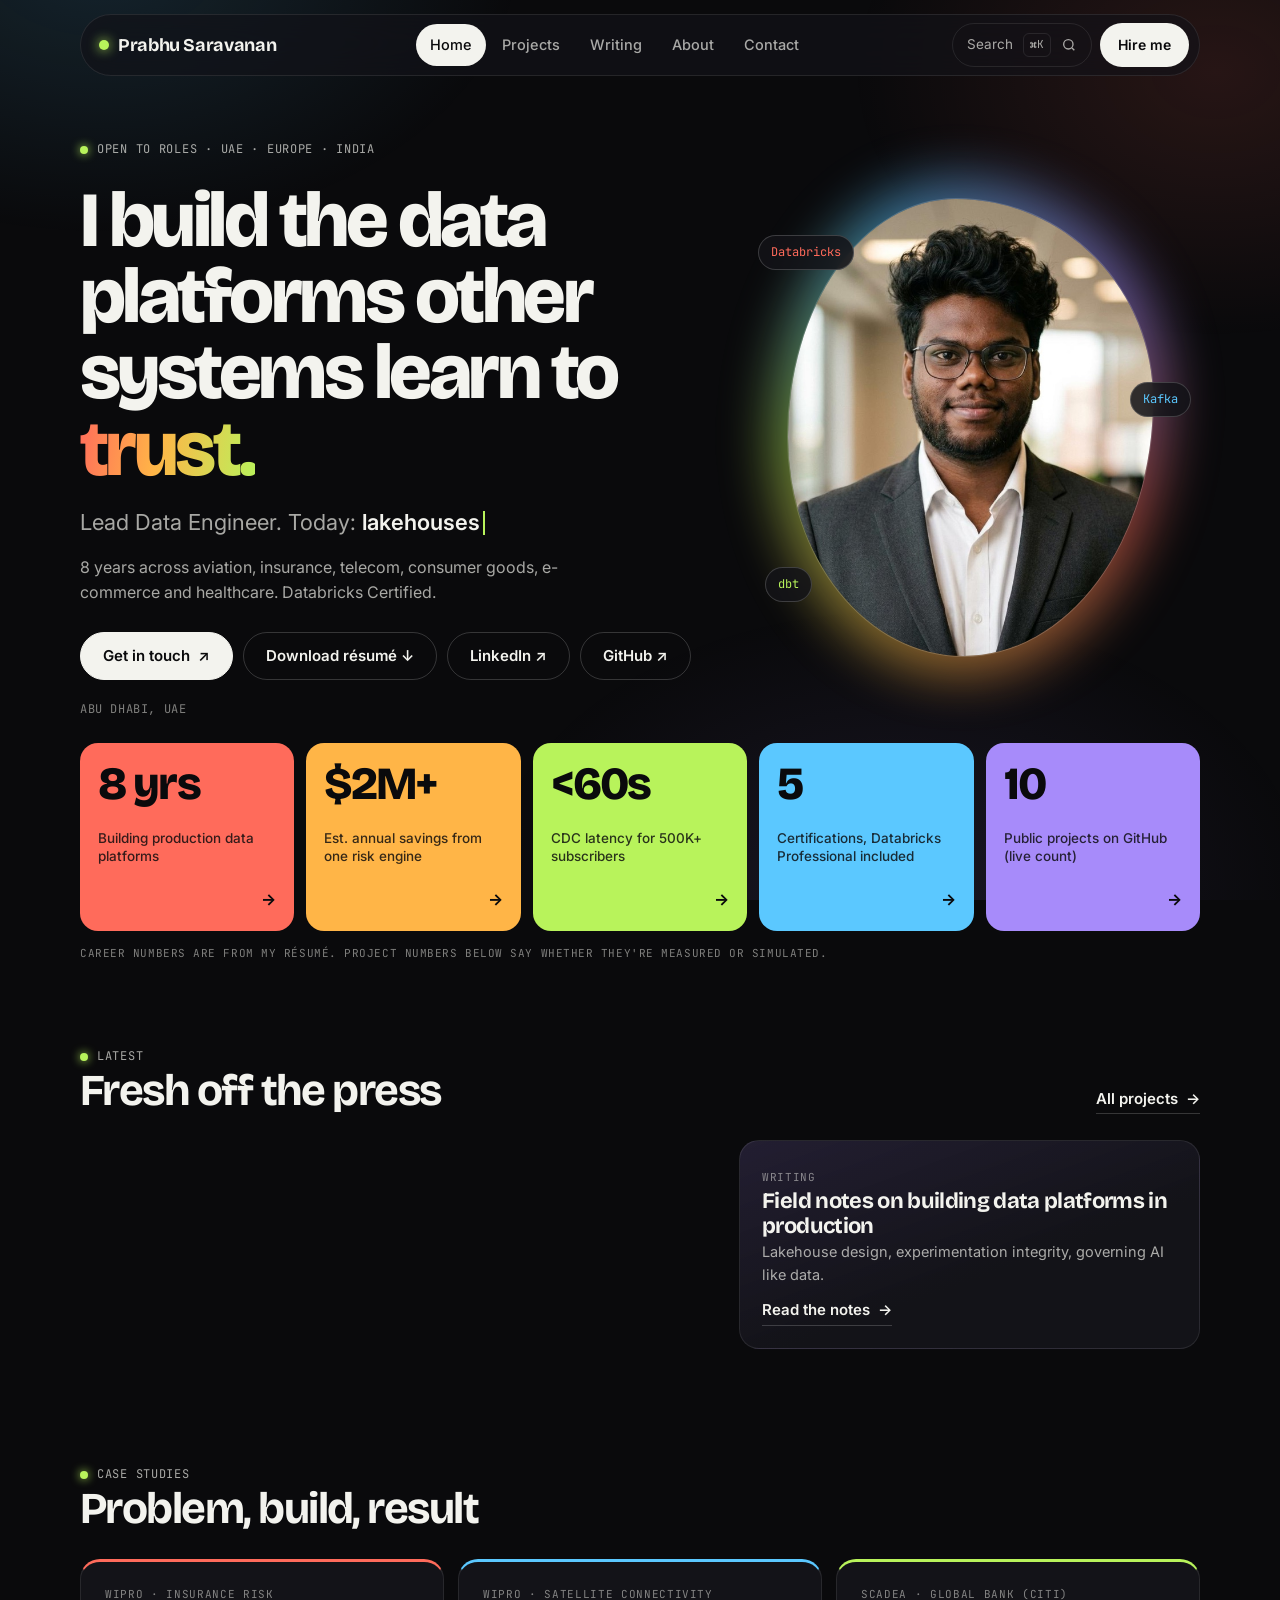
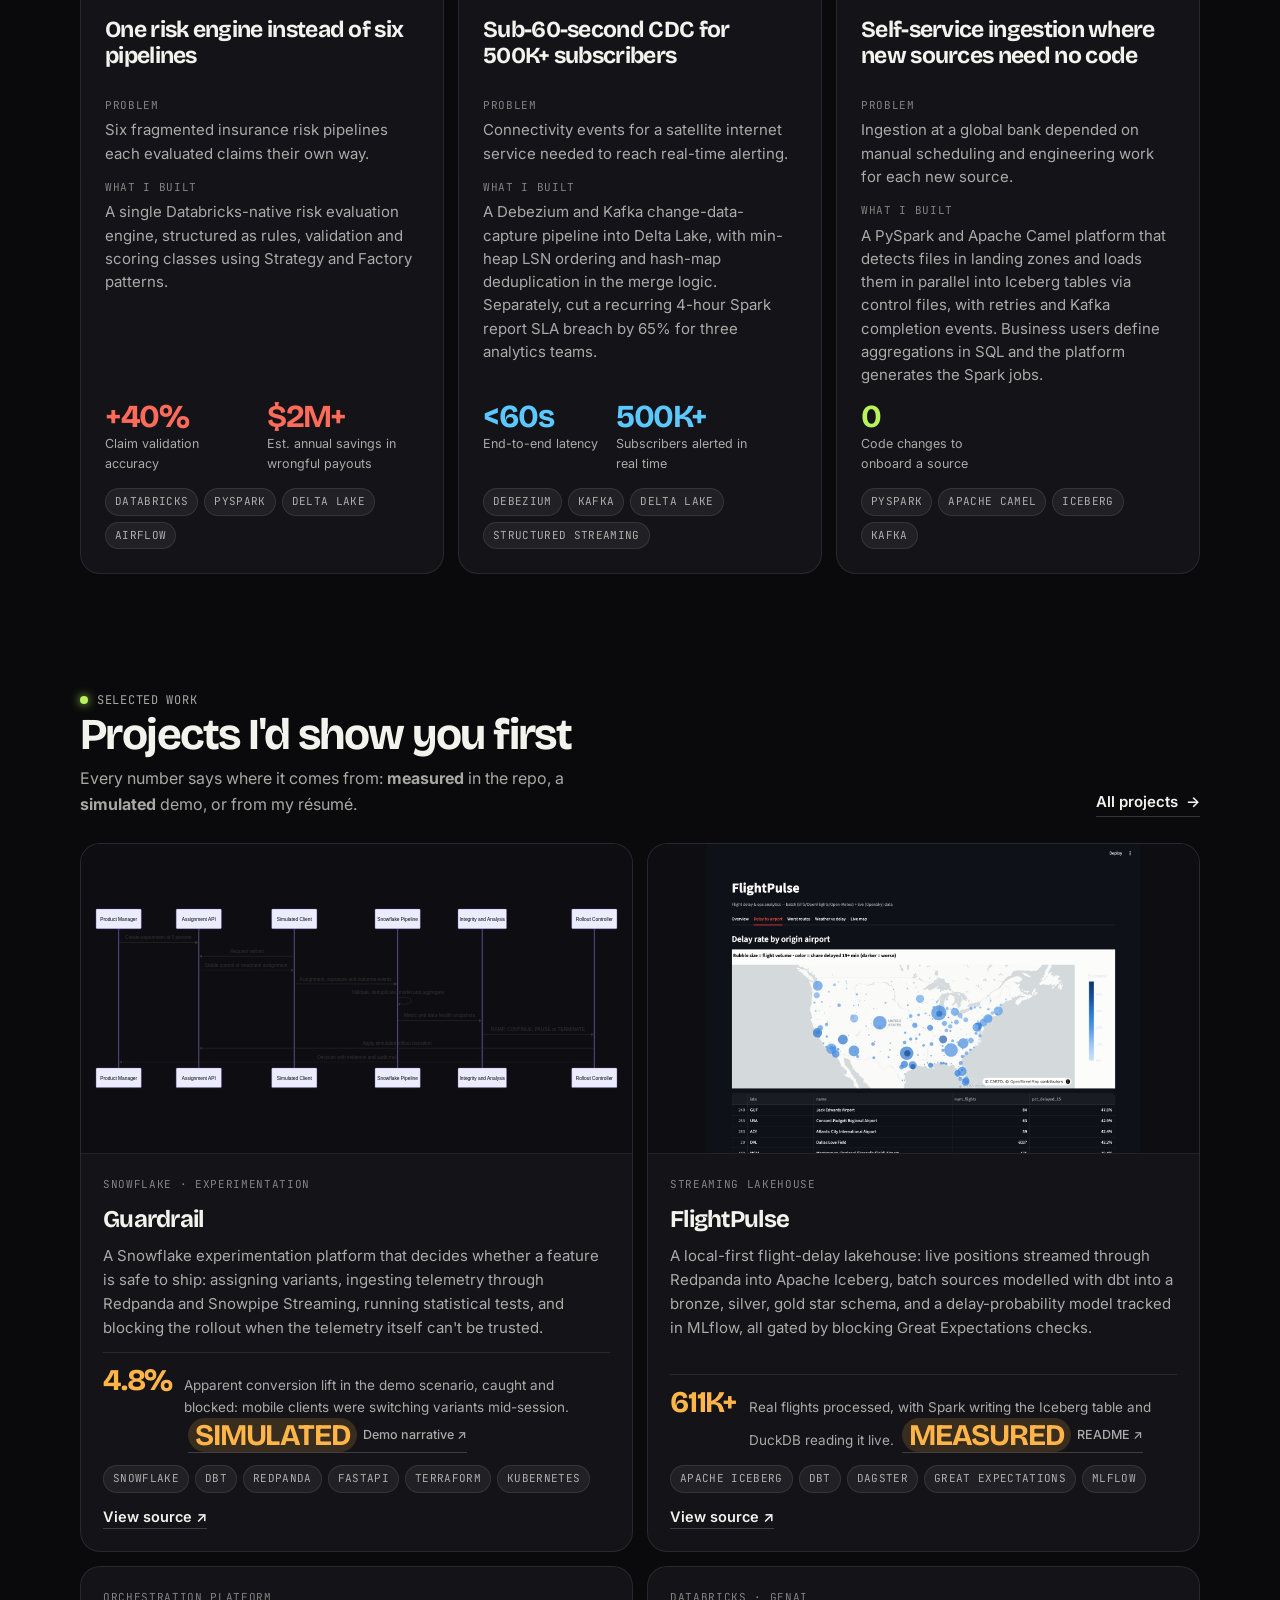
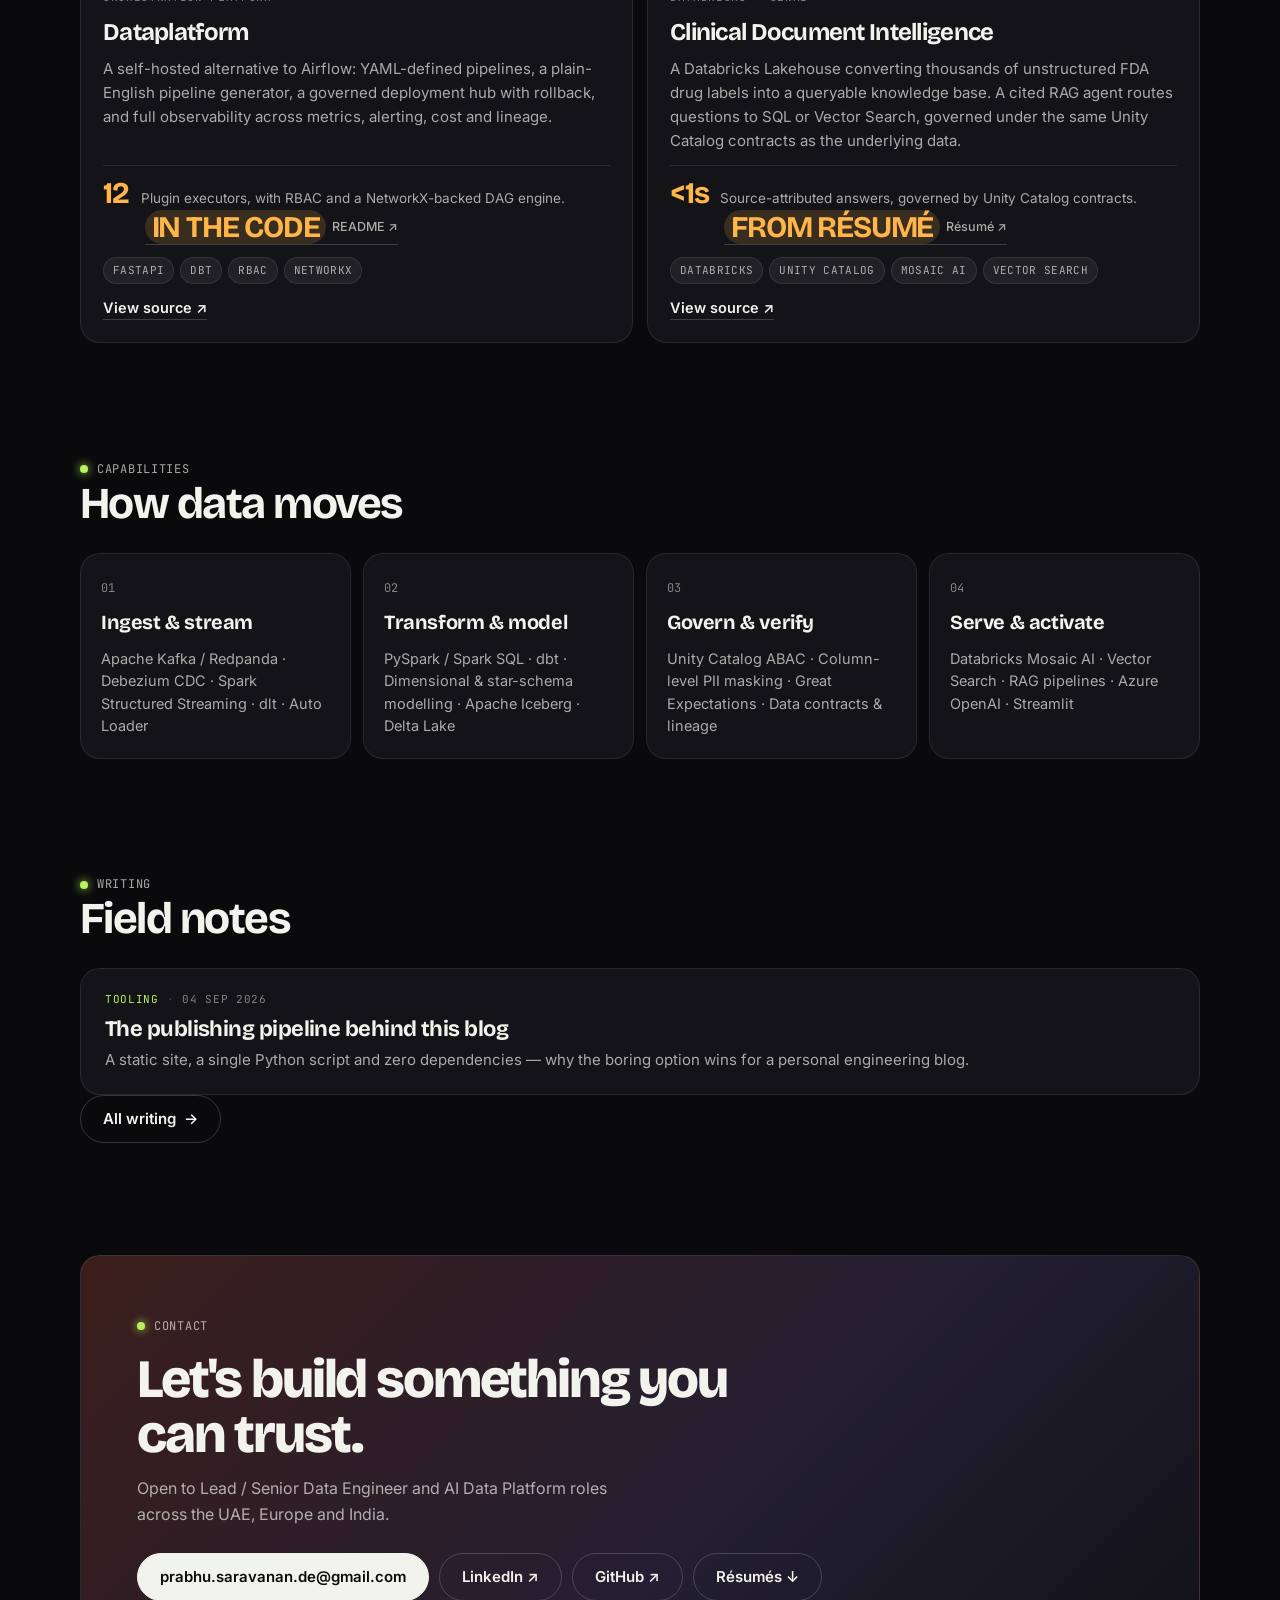
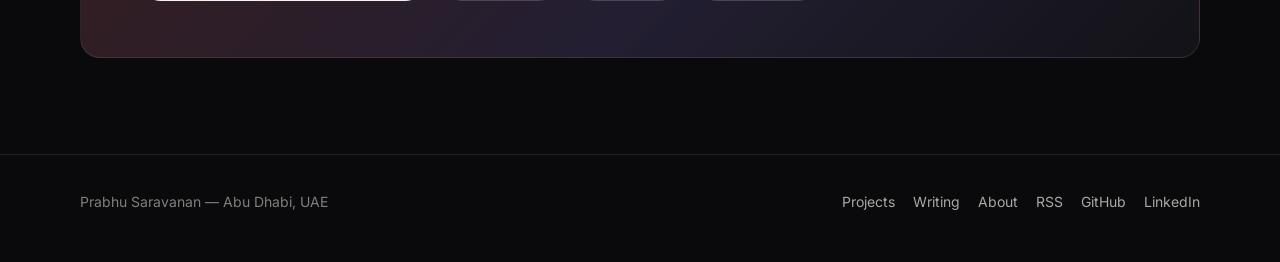
==== index.html @ 39858cef "Update portrait photo Co-Authored-By: Claude Sonnet 5.5 <noreply@anthropic.com>" ====
<!DOCTYPE html>
<html lang="en">
<head>
<meta charset="UTF-8">
<meta name="viewport" content="width=device-width, initial-scale=1.0">
<script>document.documentElement.classList.add('js')</script>
<title>Prabhu Saravanan — Lead Data Engineer</title>
<meta name="description" content="Lead Data Engineer building data and AI platforms — Databricks, Snowflake, Kafka, dbt, and Unity Catalog governance.">
<link rel="canonical" href="https://saravanaprabhu1398-afk.github.io/">
<meta name="author" content="Prabhu Saravanan">

<meta property="og:type" content="website">
<meta property="og:title" content="Prabhu Saravanan — Lead Data Engineer">
<meta property="og:description" content="I build the data platforms other systems learn to trust. 8 years across aviation, insurance, telecom, consumer goods, e-commerce and healthcare. Databricks Certified.">
<meta property="og:url" content="https://saravanaprabhu1398-afk.github.io/">
<meta property="og:image" content="https://saravanaprabhu1398-afk.github.io/assets/og-image.png">
<meta property="og:image:width" content="1200">
<meta property="og:image:height" content="630">
<meta property="og:image:alt" content="Prabhu Saravanan — Lead Data Engineer. I build the data platforms other systems learn to trust.">
<meta name="twitter:card" content="summary_large_image">
<meta name="twitter:title" content="Prabhu Saravanan — Lead Data Engineer">
<meta name="twitter:description" content="I build the data platforms other systems learn to trust.">
<meta name="twitter:image" content="https://saravanaprabhu1398-afk.github.io/assets/og-image.png">
<meta name="theme-color" content="#0a0a0c">

<script type="application/ld+json">
{"@context":"https://schema.org","@type":"Person","name":"Prabhu Saravanan","jobTitle":"Lead Data Engineer","url":"https://saravanaprabhu1398-afk.github.io/","image":"https://saravanaprabhu1398-afk.github.io/assets/prabhu.jpg","sameAs":["https://www.linkedin.com/in/prabhu-saravanan-a53317226","https://github.com/saravanaprabhu1398-afk"],"knowsAbout":["Data engineering","Databricks","Snowflake","Apache Kafka","dbt","Apache Spark","Unity Catalog","Apache Iceberg"]}
</script>
<link rel="icon" href="data:image/svg+xml,%3Csvg xmlns='http://www.w3.org/2000/svg' viewBox='0 0 32 32'%3E%3Crect width='32' height='32' rx='8' fill='%230a0a0c'/%3E%3Ccircle cx='16' cy='16' r='7' fill='%23b8f35b'/%3E%3C/svg%3E">
<link rel="alternate" type="application/rss+xml" title="Prabhu Saravanan — Writing" href="/feed.xml">
<link rel="preconnect" href="https://fonts.googleapis.com">
<link rel="preconnect" href="https://fonts.gstatic.com" crossorigin>
<link href="https://fonts.googleapis.com/css2?family=Bricolage+Grotesque:opsz,wght@12..96,500..800&family=Inter:wght@400;500;600&family=JetBrains+Mono:wght@400;500&display=swap" rel="stylesheet">
<link rel="stylesheet" href="/site.css?v=1">
</head>
<body>
<!--SHARED:NAV-->
<a href="#top" class="skip-link">Skip to content</a>
<header class="nav">
  <div class="nav-bar">
    <a href="/" class="brand"><i aria-hidden="true"></i>Prabhu Saravanan</a>
    <nav class="nav-links" id="navLinks" aria-label="Main"><a href="/" aria-current="page">Home</a><a href="/projects/">Projects</a><a href="/blog/">Writing</a><a href="/about/">About</a><a href="/#contact">Contact</a></nav>
    <div class="nav-tools">
      <button class="search-btn" data-open-search aria-label="Search the site"><span>Search</span><kbd>⌘K</kbd><svg width="16" height="16" viewBox="0 0 24 24" fill="none" stroke="currentColor" stroke-width="2" aria-hidden="true" class="search-ico"><circle cx="11" cy="11" r="7"/><path d="m20 20-3.5-3.5"/></svg></button>
      <a class="nav-cta" href="/#contact">Hire me</a>
      <button class="menu-btn" id="menuBtn" aria-label="Menu" aria-expanded="false" aria-controls="navLinks"><span></span></button>
    </div>
  </div>
</header>
<div class="palette" id="palette" role="dialog" aria-modal="true" aria-label="Search">
  <div class="palette-box">
    <input type="text" placeholder="Search projects, case studies, résumés…" aria-label="Search" autocomplete="off">
    <ul></ul>
    <div class="palette-hint">↑↓ to move · ↵ to open · esc to close</div>
  </div>
</div>
<!--/SHARED:NAV-->

<main id="top">

  <!-- ============ HERO ============ -->
  <section class="hero">
    <div class="wrap hero-grid">
      <div>
        <span class="eyebrow"><span class="dot"></span>Open to roles · UAE · Europe · India</span>
        <h1>I build the data platforms other systems learn to <em>trust.</em></h1>
        <p class="typed-line">Lead Data Engineer. Today: <b id="typed" data-words="lakehouses|streaming pipelines|governed AI platforms|data you can prove">lakehouses</b><span class="cursor" aria-hidden="true"></span></p>
        <p class="hero-sub">8 years across aviation, insurance, telecom, consumer goods, e-commerce and healthcare. Databricks Certified.</p>
        <div class="hero-cta">
          <a class="btn primary" href="#contact">Get in touch <span aria-hidden="true">↗</span></a>
          <a class="btn" href="/about/#resumes">Download résumé ↓</a>
          <a class="btn" href="https://www.linkedin.com/in/prabhu-saravanan-a53317226" target="_blank" rel="noopener">LinkedIn ↗</a>
          <a class="btn" href="https://github.com/saravanaprabhu1398-afk" target="_blank" rel="noopener">GitHub ↗</a>
        </div>
        <p class="hero-meta">Abu Dhabi, UAE</p>
      </div>
      <figure class="portrait">
        <img src="/assets/prabhu.jpg" width="800" height="800" alt="Prabhu Saravanan"
             onerror="this.closest('.portrait').remove()">
        <span class="chip-float" aria-hidden="true">Databricks</span>
        <span class="chip-float" aria-hidden="true">Kafka</span>
        <span class="chip-float" aria-hidden="true">dbt</span>
      </figure>
    </div>

    <div class="wrap">
      <div class="tiles" data-reveal>
        <a class="tile coral" href="/about/#experience"><span class="num">8 yrs</span><span class="lab">Building production data platforms</span><span class="arr" aria-hidden="true">→</span></a>
        <a class="tile amber" href="#case-studies"><span class="num">$2M+</span><span class="lab">Est. annual savings from one risk engine</span><span class="arr" aria-hidden="true">→</span></a>
        <a class="tile lime" href="#case-studies"><span class="num">&lt;60s</span><span class="lab">CDC latency for 500K+ subscribers</span><span class="arr" aria-hidden="true">→</span></a>
        <a class="tile sky" href="/about/#certs"><span class="num">5</span><span class="lab">Certifications, Databricks Professional included</span><span class="arr" aria-hidden="true">→</span></a>
        <a class="tile violet" href="/projects/"><span class="num"><span id="liveCount">10</span></span><span class="lab">Public projects on GitHub (live count)</span><span class="arr" aria-hidden="true">→</span></a>
      </div>
      <p class="tiles-note">Career numbers are from my résumé. Project numbers below say whether they're measured or simulated.</p>
    </div>
  </section>

  <!-- ============ FRESH OFF THE PRESS ============ -->
  <section>
    <div class="wrap">
      <div class="section-head" data-reveal>
        <div><span class="eyebrow"><span class="dot"></span>Latest</span><h2>Fresh off the press</h2></div>
        <a class="more-link" href="/projects/">All projects <span aria-hidden="true">→</span></a>
      </div>
      <div class="feed" data-reveal>
        <div>
          <div class="feed-list" id="feedList" hidden></div>
          <p class="live-note" id="liveNote" hidden></p>
          <noscript><p class="feed-note">Latest repositories: <a href="https://github.com/saravanaprabhu1398-afk?tab=repositories">github.com/saravanaprabhu1398-afk</a></p></noscript>
        </div>
        <div class="card feed-side">
          <div>
            <span class="badge">Writing</span>
            <h3>Field notes on building data platforms in production</h3>
            <p>Lakehouse design, experimentation integrity, governing AI like data.</p>
          </div>
          <a class="more-link" href="/blog/" style="align-self:flex-start">Read the notes <span aria-hidden="true">→</span></a>
        </div>
      </div>
    </div>
  </section>

  <!-- ============ CASE STUDIES ============ -->
  <section id="case-studies">
    <div class="wrap">
      <div class="section-head" data-reveal>
        <div><span class="eyebrow"><span class="dot"></span>Case studies</span><h2>Problem, build, result</h2></div>
      </div>
      <div class="cases">
        <article class="card case" data-reveal>
          <span class="badge">Wipro · Insurance risk</span>
          <h3>One risk engine instead of six pipelines</h3>
          <dl>
            <dt>Problem</dt><dd>Six fragmented insurance risk pipelines each evaluated claims their own way.</dd>
            <dt>What I built</dt><dd>A single Databricks-native risk evaluation engine, structured as rules, validation and scoring classes using Strategy and Factory patterns.</dd>
          </dl>
          <div class="case-metrics"><div><b>+40%</b><em>Claim validation accuracy</em></div><div><b>$2M+</b><em>Est. annual savings in wrongful payouts</em></div></div>
          <div class="tags"><span>Databricks</span><span>PySpark</span><span>Delta Lake</span><span>Airflow</span></div>
        </article>
        <article class="card case" data-reveal>
          <span class="badge">Wipro · Satellite connectivity</span>
          <h3>Sub-60-second CDC for 500K+ subscribers</h3>
          <dl>
            <dt>Problem</dt><dd>Connectivity events for a satellite internet service needed to reach real-time alerting.</dd>
            <dt>What I built</dt><dd>A Debezium and Kafka change-data-capture pipeline into Delta Lake, with min-heap LSN ordering and hash-map deduplication in the merge logic. Separately, cut a recurring 4-hour Spark report SLA breach by 65% for three analytics teams.</dd>
          </dl>
          <div class="case-metrics"><div><b>&lt;60s</b><em>End-to-end latency</em></div><div><b>500K+</b><em>Subscribers alerted in real time</em></div></div>
          <div class="tags"><span>Debezium</span><span>Kafka</span><span>Delta Lake</span><span>Structured Streaming</span></div>
        </article>
        <article class="card case" data-reveal>
          <span class="badge">Scadea · Global bank (Citi)</span>
          <h3>Self-service ingestion where new sources need no code</h3>
          <dl>
            <dt>Problem</dt><dd>Ingestion at a global bank depended on manual scheduling and engineering work for each new source.</dd>
            <dt>What I built</dt><dd>A PySpark and Apache Camel platform that detects files in landing zones and loads them in parallel into Iceberg tables via control files, with retries and Kafka completion events. Business users define aggregations in SQL and the platform generates the Spark jobs.</dd>
          </dl>
          <div class="case-metrics"><div><b>0</b><em>Code changes to onboard a source</em></div></div>
          <div class="tags"><span>PySpark</span><span>Apache Camel</span><span>Iceberg</span><span>Kafka</span></div>
        </article>
      </div>
    </div>
  </section>

  <!-- ============ FEATURED PROJECTS ============ -->
  <section id="work">
    <div class="wrap">
      <div class="section-head" data-reveal>
        <div><span class="eyebrow"><span class="dot"></span>Selected work</span><h2>Projects I'd show you first</h2>
          <p>Every number says where it comes from: <b>measured</b> in the repo, a <b>simulated</b> demo, or from my résumé.</p></div>
        <a class="more-link" href="/projects/">All projects <span aria-hidden="true">→</span></a>
      </div>
      <!--PROJECTS:FEATURED:START-->
<div class="projects">
      <article class="card project" data-tags="warehouse streaming governance" data-reveal>
        <div class="project-img"><img src="/assets/guardrail-decision-loop.svg" alt="Guardrail decision loop: assignment and exposure feed integrity checks, which gate the statistical result" loading="lazy"></div>
        <div class="project-body">
          <span class="badge">Snowflake · experimentation</span>
          <h3>Guardrail</h3>
          <p>A Snowflake experimentation platform that decides whether a feature is safe to ship: assigning variants, ingesting telemetry through Redpanda and Snowpipe Streaming, running statistical tests, and blocking the rollout when the telemetry itself can&#x27;t be trusted.</p>
          <div class="metric"><b>4.8%</b><span>Apparent conversion lift in the demo scenario, caught and blocked: mobile clients were switching variants mid-session. <a class="evidence" href="https://github.com/saravanaprabhu1398-afk/Guardrail-Safe-Feature-Rollout-Platform#interview-narrative" target="_blank" rel="noopener"><b>Simulated</b> Demo narrative &#8599;</a></span></div>
          <div class="tags"><span>Snowflake</span><span>dbt</span><span>Redpanda</span><span>FastAPI</span><span>Terraform</span><span>Kubernetes</span></div>
          <div class="links"><a href="https://github.com/saravanaprabhu1398-afk/Guardrail-Safe-Feature-Rollout-Platform" target="_blank" rel="noopener">View source &#8599;</a></div>
        </div>
      </article>
      <article class="card project" data-tags="lakehouse streaming ai" data-reveal>
        <div class="project-img"><img src="/assets/02_delay_by_airport.png" alt="FlightPulse dashboard: delay rate by origin airport, shown as a bubble map" loading="lazy"></div>
        <div class="project-body">
          <span class="badge">Streaming lakehouse</span>
          <h3>FlightPulse</h3>
          <p>A local-first flight-delay lakehouse: live positions streamed through Redpanda into Apache Iceberg, batch sources modelled with dbt into a bronze, silver, gold star schema, and a delay-probability model tracked in MLflow, all gated by blocking Great Expectations checks.</p>
          <div class="metric"><b>611K+</b><span>Real flights processed, with Spark writing the Iceberg table and DuckDB reading it live. <a class="evidence" href="https://github.com/saravanaprabhu1398-afk/FlightPulse#readme" target="_blank" rel="noopener"><b>Measured</b> README &#8599;</a></span></div>
          <div class="tags"><span>Apache Iceberg</span><span>dbt</span><span>Dagster</span><span>Great Expectations</span><span>MLflow</span></div>
          <div class="links"><a href="https://github.com/saravanaprabhu1398-afk/FlightPulse" target="_blank" rel="noopener">View source &#8599;</a></div>
        </div>
      </article>
      <article class="card project" data-tags="governance" data-reveal>
        
        <div class="project-body">
          <span class="badge">Orchestration platform</span>
          <h3>Dataplatform</h3>
          <p>A self-hosted alternative to Airflow: YAML-defined pipelines, a plain-English pipeline generator, a governed deployment hub with rollback, and full observability across metrics, alerting, cost and lineage.</p>
          <div class="metric"><b>12</b><span>Plugin executors, with RBAC and a NetworkX-backed DAG engine. <a class="evidence" href="https://github.com/saravanaprabhu1398-afk/dataplatform-modern-dbt#readme" target="_blank" rel="noopener"><b>In the code</b> README &#8599;</a></span></div>
          <div class="tags"><span>FastAPI</span><span>dbt</span><span>RBAC</span><span>NetworkX</span></div>
          <div class="links"><a href="https://github.com/saravanaprabhu1398-afk/dataplatform-modern-dbt" target="_blank" rel="noopener">View source &#8599;</a></div>
        </div>
      </article>
      <article class="card project" data-tags="lakehouse ai governance" data-reveal>
        
        <div class="project-body">
          <span class="badge">Databricks · GenAI</span>
          <h3>Clinical Document Intelligence</h3>
          <p>A Databricks Lakehouse converting thousands of unstructured FDA drug labels into a queryable knowledge base. A cited RAG agent routes questions to SQL or Vector Search, governed under the same Unity Catalog contracts as the underlying data.</p>
          <div class="metric"><b>&lt;1s</b><span>Source-attributed answers, governed by Unity Catalog contracts. <a class="evidence" href="/assets/Prabhu_Saravanan_Resume_UAE.pdf"><b>From résumé</b> Résumé &#8599;</a></span></div>
          <div class="tags"><span>Databricks</span><span>Unity Catalog</span><span>Mosaic AI</span><span>Vector Search</span></div>
          <div class="links"><a href="https://github.com/saravanaprabhu1398-afk/data-document-intelligence-platform" target="_blank" rel="noopener">View source &#8599;</a></div>
        </div>
      </article>
      </div>
      <!--PROJECTS:FEATURED:END-->
    </div>
  </section>

  <!-- ============ SKILLS ============ -->
  <section id="skills">
    <div class="wrap">
      <div class="section-head" data-reveal>
        <div><span class="eyebrow"><span class="dot"></span>Capabilities</span><h2>How data moves</h2></div>
      </div>
      <div class="skills">
        <div class="card skill" data-reveal><i>01</i><h3>Ingest &amp; stream</h3><p>Apache Kafka / Redpanda · Debezium CDC · Spark Structured Streaming · dlt · Auto Loader</p></div>
        <div class="card skill" data-reveal><i>02</i><h3>Transform &amp; model</h3><p>PySpark / Spark SQL · dbt · Dimensional &amp; star-schema modelling · Apache Iceberg · Delta Lake</p></div>
        <div class="card skill" data-reveal><i>03</i><h3>Govern &amp; verify</h3><p>Unity Catalog ABAC · Column-level PII masking · Great Expectations · Data contracts &amp; lineage</p></div>
        <div class="card skill" data-reveal><i>04</i><h3>Serve &amp; activate</h3><p>Databricks Mosaic AI · Vector Search · RAG pipelines · Azure OpenAI · Streamlit</p></div>
      </div>
    </div>
  </section>

  <!-- ============ WRITING ============ -->
  <section id="blog">
    <div class="wrap">
      <div class="section-head" data-reveal>
        <div><span class="eyebrow"><span class="dot"></span>Writing</span><h2>Field notes</h2></div>
      </div>
      <!-- POSTS:START -->
        <div class="post-list">
          <article class="post">
            <a class="post-link" href="/blog/publishing-pipeline/">
              <div class="post-meta"><em>Tooling</em><span class="sep" aria-hidden="true">&#183;</span><time datetime="2026-09-04">04 SEP 2026</time></div>
              <h3>The publishing pipeline behind this blog</h3>
              <p>A static site, a single Python script and zero dependencies — why the boring option wins for a personal engineering blog.</p>
            </a>
          </article>
        </div>

        <a class="btn" href="/blog/">All writing <span aria-hidden="true">&#8594;</span></a>
        <!-- POSTS:END -->
    </div>
  </section>

  <!-- ============ CONTACT ============ -->
  <section id="contact">
    <div class="wrap">
      <div class="card contact" data-reveal>
        <span class="eyebrow"><span class="dot"></span>Contact</span>
        <h2 style="margin-top:14px">Let's build something you can trust.</h2>
        <p>Open to Lead / Senior Data Engineer and AI Data Platform roles across the UAE, Europe and India.</p>
        <div class="contact-links">
          <a class="btn primary" href="mailto:prabhu.saravanan.de@gmail.com">prabhu.saravanan.de@gmail.com</a>
          <a class="btn" href="https://www.linkedin.com/in/prabhu-saravanan-a53317226" target="_blank" rel="noopener">LinkedIn ↗</a>
          <a class="btn" href="https://github.com/saravanaprabhu1398-afk" target="_blank" rel="noopener">GitHub ↗</a>
          <a class="btn" href="/about/#resumes">Résumés ↓</a>
        </div>
      </div>
    </div>
  </section>

</main>

<!--SHARED:FOOT-->
<footer class="footer">
  <div class="wrap">
    <span>Prabhu Saravanan — Abu Dhabi, UAE</span>
    <nav aria-label="Footer"><a href="/projects/">Projects</a><a href="/blog/">Writing</a><a href="/about/">About</a><a href="/feed.xml">RSS</a><a href="https://github.com/saravanaprabhu1398-afk" rel="noopener">GitHub</a><a href="https://www.linkedin.com/in/prabhu-saravanan-a53317226" rel="noopener">LinkedIn</a></nav>
  </div>
</footer>
<script src="/site.js?v=1"></script>
<!--/SHARED:FOOT-->
</body>
</html>
---- site.css ----
/* ==========================================================================
   site.css: the whole site's design. Dark, colourful, hub-style.
   Tokens first; components after; one media query block at the end.
   ========================================================================== */
:root {
  --bg: #0a0a0c;
  --surface: #131318;
  --surface-2: #1b1b22;
  --line: rgba(255, 255, 255, 0.09);
  --line-strong: rgba(255, 255, 255, 0.18);
  --text: #f3f3ee;
  --muted: rgba(243, 243, 238, 0.68);
  --faint: rgba(243, 243, 238, 0.5);

  --coral: #ff6b5b;
  --amber: #ffb547;
  --lime: #b8f35b;
  --sky: #5bc8ff;
  --violet: #a78bfa;

  --display: 'Bricolage Grotesque', 'Helvetica Neue', Arial, sans-serif;
  --body: 'Inter', 'Helvetica Neue', Arial, sans-serif;
  --mono: 'JetBrains Mono', ui-monospace, Menlo, monospace;
  --radius: 20px;
  --ease: cubic-bezier(0.16, 1, 0.3, 1);
}

*, *::before, *::after { box-sizing: border-box; }
html { scroll-behavior: smooth; scroll-padding-top: 96px; -webkit-text-size-adjust: 100%; }
body {
  margin: 0;
  background: var(--bg);
  color: var(--text);
  font-family: var(--body);
  font-size: 16px;
  line-height: 1.6;
  -webkit-font-smoothing: antialiased;
  overflow-x: hidden;
}
img, svg { max-width: 100%; display: block; }
a { color: inherit; text-decoration: none; }
h1, h2, h3, h4, p, ul, ol, dl, dd, figure { margin: 0; }
ul, ol { padding: 0; list-style: none; }
button { font: inherit; color: inherit; background: none; border: 0; cursor: pointer; }
:focus-visible { outline: 2px solid var(--sky); outline-offset: 3px; border-radius: 6px; }
::selection { background: var(--coral); color: #fff; }

.wrap { width: min(1120px, 100% - 40px); margin-inline: auto; }
.skip-link { position: absolute; left: 12px; top: -60px; z-index: 100; background: var(--text); color: var(--bg); padding: 10px 14px; border-radius: 10px; }
.skip-link:focus { top: 12px; }

/* Ambient background glow */
body::before {
  content: '';
  position: fixed; inset: 0; z-index: -1;
  background:
    radial-gradient(600px 400px at 8% -5%, rgba(91, 200, 255, 0.14), transparent 70%),
    radial-gradient(520px 380px at 95% 8%, rgba(255, 107, 91, 0.12), transparent 70%),
    radial-gradient(600px 420px at 70% 100%, rgba(167, 139, 250, 0.10), transparent 70%);
  pointer-events: none;
}

/* ---------- Nav ---------- */
.nav { position: fixed; top: 14px; left: 0; right: 0; z-index: 50; pointer-events: none; }
.nav-bar {
  pointer-events: auto;
  width: min(1120px, 100% - 28px);
  margin-inline: auto;
  display: flex; align-items: center; justify-content: space-between; gap: 12px;
  padding: 8px 10px 8px 18px;
  background: rgba(19, 19, 24, 0.72);
  backdrop-filter: blur(18px) saturate(1.4);
  -webkit-backdrop-filter: blur(18px) saturate(1.4);
  border: 1px solid var(--line);
  border-radius: 999px;
}
.brand { font-family: var(--display); font-weight: 700; font-size: 18px; letter-spacing: -0.02em; display: inline-flex; align-items: center; gap: 9px; min-height: 44px; }
.brand i { width: 10px; height: 10px; border-radius: 50%; background: var(--lime); box-shadow: 0 0 12px var(--lime); }
.nav-links { display: flex; gap: 2px; }
.nav-links a { padding: 9px 14px; border-radius: 999px; font-size: 14.5px; font-weight: 500; color: var(--muted); transition: background 0.2s, color 0.2s; }
.nav-links a:hover { color: var(--text); background: rgba(255, 255, 255, 0.07); }
.nav-links a[aria-current='page'] { color: var(--bg); background: var(--text); }
.nav-tools { display: flex; align-items: center; gap: 8px; }
.search-btn {
  display: inline-flex; align-items: center; gap: 10px; min-height: 44px; padding: 0 14px;
  border: 1px solid var(--line); border-radius: 999px; font-size: 13.5px; color: var(--muted);
  transition: border-color 0.2s, color 0.2s;
}
.search-btn:hover { border-color: var(--line-strong); color: var(--text); }
.search-btn kbd { font-family: var(--mono); font-size: 11px; padding: 2px 6px; border: 1px solid var(--line); border-radius: 6px; }
.nav-cta { display: inline-flex; align-items: center; min-height: 44px; padding: 0 18px; border-radius: 999px; background: var(--text); color: var(--bg); font-weight: 600; font-size: 14px; transition: transform 0.25s var(--ease); }
.nav-cta:hover { transform: translateY(-1px); }
.menu-btn { display: none; width: 44px; height: 44px; border: 1px solid var(--line); border-radius: 50%; align-items: center; justify-content: center; }
.menu-btn span, .menu-btn span::before { display: block; width: 18px; height: 2px; background: var(--text); border-radius: 2px; position: relative; }
.menu-btn span::before { content: ''; position: absolute; top: -6px; }
.menu-btn[aria-expanded='true'] span { background: transparent; }
.menu-btn[aria-expanded='true'] span::before { top: 0; transform: rotate(45deg); box-shadow: 0 0 0 0 transparent; }
.menu-btn[aria-expanded='true'] span::after { content: ''; position: absolute; top: 0; left: 0; width: 18px; height: 2px; background: var(--text); transform: rotate(-45deg); }

/* ---------- Generic section ---------- */
main { padding-top: 96px; }
section { padding: 56px 0; }
.eyebrow { display: inline-flex; align-items: center; gap: 9px; font-family: var(--mono); font-size: 12px; letter-spacing: 0.06em; text-transform: uppercase; color: var(--muted); }
.eyebrow .dot { width: 8px; height: 8px; border-radius: 50%; background: var(--lime); box-shadow: 0 0 10px var(--lime); }
.section-head { display: flex; align-items: end; justify-content: space-between; gap: 20px; margin-bottom: 26px; flex-wrap: wrap; }
.section-head h2 { font-family: var(--display); font-weight: 700; font-size: clamp(28px, 4vw, 44px); letter-spacing: -0.035em; line-height: 1.05; }
.section-head p { color: var(--muted); max-width: 52ch; margin-top: 8px; }
.more-link { font-weight: 600; font-size: 15px; display: inline-flex; gap: 8px; align-items: center; border-bottom: 1px solid var(--line-strong); padding-bottom: 2px; min-height: 28px; }
.more-link:hover { border-color: var(--text); }

.card { background: var(--surface); border: 1px solid var(--line); border-radius: var(--radius); }
.tags { display: flex; flex-wrap: wrap; gap: 6px; }
.tags span { font-family: var(--mono); font-size: 11px; letter-spacing: 0.03em; text-transform: uppercase; padding: 4px 9px; border-radius: 999px; background: rgba(255, 255, 255, 0.06); border: 1px solid var(--line); color: var(--muted); }
.badge { font-family: var(--mono); font-size: 11px; letter-spacing: 0.06em; text-transform: uppercase; color: var(--faint); }

/* ---------- Hero ---------- */
.hero { padding: 40px 0 24px; }
.hero-grid { display: grid; grid-template-columns: 1.15fr 0.85fr; gap: 40px; align-items: center; }
.hero h1 { font-family: var(--display); font-weight: 800; font-size: clamp(40px, 6.4vw, 78px); line-height: 0.98; letter-spacing: -0.045em; margin: 20px 0 18px; }
.hero h1 em { font-style: normal; background: linear-gradient(100deg, var(--coral), var(--amber) 45%, var(--lime)); -webkit-background-clip: text; background-clip: text; color: transparent; }
.typed-line { font-size: clamp(18px, 2vw, 22px); color: var(--muted); min-height: 1.6em; }
.typed-line b { font-weight: 600; color: var(--text); }
.typed-line .cursor { display: inline-block; width: 2px; height: 1.1em; background: var(--lime); margin-left: 3px; vertical-align: text-bottom; animation: blink 1s steps(2) infinite; }
@keyframes blink { 50% { opacity: 0; } }
.hero-sub { color: var(--muted); max-width: 52ch; margin: 14px 0 26px; }
.hero-cta { display: flex; flex-wrap: wrap; gap: 10px; }
.btn { display: inline-flex; align-items: center; gap: 8px; min-height: 48px; padding: 0 22px; border-radius: 999px; font-weight: 600; font-size: 15px; border: 1px solid var(--line-strong); transition: transform 0.25s var(--ease), background 0.2s; }
.btn:hover { transform: translateY(-2px); background: rgba(255, 255, 255, 0.06); }
.btn.primary { background: var(--text); color: var(--bg); border-color: var(--text); }
.btn.primary:hover { background: #fff; }
.hero-meta { margin-top: 20px; font-family: var(--mono); font-size: 12px; letter-spacing: 0.05em; text-transform: uppercase; color: var(--faint); }

.portrait { position: relative; justify-self: center; width: min(380px, 80%); aspect-ratio: 4 / 5; }
.portrait::before {
  content: ''; position: absolute; inset: -4%;
  background: conic-gradient(from 120deg, var(--coral), var(--amber), var(--lime), var(--sky), var(--violet), var(--coral));
  border-radius: 46% 54% 52% 48% / 52% 44% 56% 48%;
  filter: blur(26px); opacity: 0.55; animation: morph 14s ease-in-out infinite;
}
.portrait img {
  position: relative; width: 100%; height: 100%; object-fit: cover; object-position: 50% 20%;
  border-radius: 46% 54% 52% 48% / 52% 44% 56% 48%;
  border: 1px solid var(--line-strong); animation: morph 14s ease-in-out infinite;
}
@keyframes morph {
  0%, 100% { border-radius: 46% 54% 52% 48% / 52% 44% 56% 48%; }
  50% { border-radius: 56% 44% 46% 54% / 44% 56% 46% 54%; }
}
.chip-float { position: absolute; padding: 7px 12px; border-radius: 999px; font-family: var(--mono); font-size: 12px; background: rgba(19, 19, 24, 0.85); border: 1px solid var(--line-strong); backdrop-filter: blur(8px); animation: bob 6s ease-in-out infinite; }
.chip-float:nth-of-type(1) { top: 8%; left: -8%; color: var(--coral); }
.chip-float:nth-of-type(2) { top: 40%; right: -10%; color: var(--sky); animation-delay: -2s; }
.chip-float:nth-of-type(3) { bottom: 12%; left: -6%; color: var(--lime); animation-delay: -4s; }
@keyframes bob { 50% { transform: translateY(-8px); } }

/* ---------- Stat tiles ---------- */
.tiles { display: grid; grid-template-columns: repeat(5, minmax(0, 1fr)); gap: 12px; padding-top: 24px; }
.tile { display: flex; flex-direction: column; justify-content: space-between; gap: 22px; min-height: 148px; padding: 18px; border-radius: 18px; color: #0a0a0c; transition: transform 0.3s var(--ease); }
.tile:hover { transform: translateY(-4px) rotate(-0.6deg); }
.tile .num { font-family: var(--display); font-weight: 800; font-size: clamp(32px, 3.6vw, 46px); letter-spacing: -0.04em; line-height: 1; }
.tile .lab { font-size: 13.5px; font-weight: 500; line-height: 1.35; opacity: 0.82; }
.tile .arr { align-self: flex-end; font-weight: 700; }
.tile.coral { background: var(--coral); } .tile.amber { background: var(--amber); } .tile.lime { background: var(--lime); }
.tile.sky { background: var(--sky); } .tile.violet { background: var(--violet); }
.tiles-note { font-family: var(--mono); font-size: 11px; letter-spacing: 0.05em; text-transform: uppercase; color: var(--faint); margin-top: 14px; }

/* ---------- Feed ---------- */
.feed { display: grid; grid-template-columns: 1.4fr 1fr; gap: 14px; }
.feed-list { display: grid; gap: 10px; }
.feed-item { display: grid; grid-template-columns: auto 1fr auto; gap: 14px; align-items: center; padding: 16px 18px; min-height: 64px; transition: border-color 0.2s, transform 0.25s var(--ease); }
.feed-item:hover { border-color: var(--line-strong); transform: translateX(3px); }
.feed-item .kind { font-family: var(--mono); font-size: 11px; text-transform: uppercase; letter-spacing: 0.06em; padding: 4px 9px; border-radius: 999px; background: rgba(184, 243, 91, 0.14); color: var(--lime); }
.feed-item strong { display: block; font-weight: 600; font-size: 16px; letter-spacing: -0.01em; text-transform: capitalize; }
.feed-item span.d { display: block; font-size: 13.5px; color: var(--muted); line-height: 1.45; }
.feed-item time, .feed-item .when { font-family: var(--mono); font-size: 11px; color: var(--faint); text-transform: uppercase; white-space: nowrap; }
.feed-side { padding: 22px; display: flex; flex-direction: column; gap: 12px; justify-content: space-between; background: linear-gradient(160deg, rgba(167, 139, 250, 0.16), var(--surface) 60%); }
.feed-side h3 { font-family: var(--display); font-size: 22px; letter-spacing: -0.03em; line-height: 1.15; }
.feed-side p { color: var(--muted); font-size: 14.5px; }
.live-note { font-family: var(--mono); font-size: 11px; letter-spacing: 0.05em; text-transform: uppercase; color: var(--faint); margin-top: 12px; }
#feedList[hidden], .live-hide[hidden] { display: none; }

/* ---------- Case studies ---------- */
.cases { display: grid; grid-template-columns: repeat(3, minmax(0, 1fr)); gap: 14px; }
.case { padding: 24px; display: flex; flex-direction: column; gap: 14px; border-top: 3px solid var(--accent, var(--coral)); }
.case:nth-child(2) { --accent: var(--sky); } .case:nth-child(3) { --accent: var(--lime); }
.case h3 { font-family: var(--display); font-weight: 700; font-size: 23px; letter-spacing: -0.03em; line-height: 1.12; }
.case dl { flex: 1; }
.case dt { font-family: var(--mono); font-size: 11px; text-transform: uppercase; letter-spacing: 0.06em; color: var(--faint); margin: 14px 0 4px; }
.case dd { color: var(--muted); font-size: 15px; line-height: 1.55; }
.case-metrics { display: flex; flex-wrap: wrap; gap: 18px; }
.case-metrics div { display: flex; flex-direction: column; }
.case-metrics b { font-family: var(--display); font-size: 32px; letter-spacing: -0.04em; color: var(--accent, var(--coral)); line-height: 1.05; }
.case-metrics em { font-style: normal; font-size: 12.5px; color: var(--muted); max-width: 18ch; }

/* ---------- Project cards ---------- */
.projects { display: grid; grid-template-columns: repeat(2, minmax(0, 1fr)); gap: 14px; }
.project { display: flex; flex-direction: column; overflow: hidden; transition: transform 0.3s var(--ease), border-color 0.2s; }
.project:hover { transform: translateY(-4px); border-color: var(--line-strong); }
.project[hidden] { display: none; }
.project-img { aspect-ratio: 16 / 9; background: #0e0e12; display: flex; align-items: center; justify-content: center; border-bottom: 1px solid var(--line); overflow: hidden; }
.project-img img { width: 100%; height: 100%; object-fit: contain; }
.project-body { padding: 22px; display: flex; flex-direction: column; gap: 12px; flex: 1; }
.project h3 { font-family: var(--display); font-weight: 700; font-size: 24px; letter-spacing: -0.03em; line-height: 1.1; }
.project p { color: var(--muted); font-size: 15px; flex: 1; }
.project .metric { display: flex; align-items: baseline; gap: 12px; flex-wrap: wrap; padding: 12px 0 0; border-top: 1px solid var(--line); }
.project .metric b { font-family: var(--display); font-size: 30px; letter-spacing: -0.04em; color: var(--amber); line-height: 1; }
.project .metric span { font-size: 13.5px; color: var(--muted); flex: 1; min-width: 180px; }
.evidence { display: inline-flex; gap: 6px; align-items: center; font-size: 12.5px; font-weight: 500; border-bottom: 1px solid var(--line-strong); margin-left: 4px; white-space: nowrap; }
.evidence b { font-family: var(--mono); font-size: 10.5px; text-transform: uppercase; letter-spacing: 0.05em; padding: 2px 7px; border-radius: 999px; background: rgba(255, 181, 71, 0.16); color: var(--amber); font-size: 10.5px; }
.project .links { display: flex; gap: 16px; flex-wrap: wrap; font-weight: 600; font-size: 14.5px; }
.project .links a { border-bottom: 1px solid var(--line-strong); min-height: 24px; }
.project .links a:hover { border-color: var(--text); }
.project .links .muted { color: var(--faint); font-weight: 400; border: 0; }

.filters { display: flex; flex-wrap: wrap; gap: 8px; margin-bottom: 22px; }
.filters button { min-height: 44px; padding: 0 18px; border: 1px solid var(--line); border-radius: 999px; font-weight: 500; font-size: 14px; color: var(--muted); transition: all 0.2s; }
.filters button:hover { color: var(--text); border-color: var(--line-strong); }
.filters button[aria-pressed='true'] { background: var(--text); color: var(--bg); border-color: var(--text); }

/* ---------- Skills / certs ---------- */
.skills { display: grid; grid-template-columns: repeat(4, minmax(0, 1fr)); gap: 12px; }
.skill { padding: 20px; }
.skill i { font-style: normal; font-family: var(--mono); font-size: 12px; color: var(--faint); }
.skill h3 { font-family: var(--display); font-size: 20px; letter-spacing: -0.02em; margin: 6px 0 10px; }
.skill p { color: var(--muted); font-size: 14.5px; line-height: 1.55; }
.certs { display: grid; grid-template-columns: repeat(2, minmax(0, 1fr)); gap: 10px; }
.certs li { padding: 14px 18px; display: flex; gap: 12px; align-items: center; background: var(--surface); border: 1px solid var(--line); border-radius: 14px; font-size: 15px; }
.certs li::before { content: '✓'; color: var(--lime); font-weight: 700; }
.certs em { font-style: normal; color: var(--faint); }

/* ---------- Timeline (about) ---------- */
.timeline { display: grid; gap: 14px; }
.job { display: grid; grid-template-columns: 170px 1fr; gap: 24px; padding: 24px; }
.job .when { font-family: var(--mono); font-size: 12px; letter-spacing: 0.04em; text-transform: uppercase; color: var(--faint); line-height: 1.6; }
.job h3 { font-family: var(--display); font-weight: 700; font-size: 22px; letter-spacing: -0.025em; }
.job h3 em { font-style: normal; color: var(--muted); font-weight: 500; }
.job p { color: var(--muted); margin: 8px 0 14px; }
.job .case-metrics { margin-bottom: 14px; }

/* ---------- About page ---------- */
.about-grid { display: grid; grid-template-columns: 0.8fr 1.2fr; gap: 48px; align-items: center; }
.about-grid h1 { font-family: var(--display); font-weight: 800; font-size: clamp(36px, 5.4vw, 64px); letter-spacing: -0.04em; line-height: 1; margin: 18px 0; }
.about-grid p { color: var(--muted); font-size: 17px; margin-bottom: 16px; max-width: 58ch; }
.about-grid p.lead { color: var(--text); font-size: 20px; line-height: 1.5; }
.resumes { display: grid; grid-template-columns: repeat(3, minmax(0, 1fr)); gap: 12px; }
.resumes a { padding: 18px 20px; display: flex; justify-content: space-between; align-items: center; min-height: 64px; transition: border-color 0.2s, transform 0.25s var(--ease); }
.resumes a:hover { border-color: var(--line-strong); transform: translateY(-2px); }
.resumes small { display: block; font-family: var(--mono); font-size: 11px; text-transform: uppercase; letter-spacing: 0.06em; color: var(--faint); }
.resumes strong { font-weight: 600; }

/* ---------- Contact ---------- */
.contact { padding: clamp(28px, 5vw, 56px); background: linear-gradient(135deg, rgba(255, 107, 91, 0.2), rgba(167, 139, 250, 0.16) 60%, var(--surface)); }
.contact h2 { font-family: var(--display); font-weight: 800; font-size: clamp(30px, 4.6vw, 54px); letter-spacing: -0.04em; line-height: 1.02; max-width: 18ch; }
.contact p { color: var(--muted); max-width: 52ch; margin: 14px 0 26px; }
.contact-links { display: flex; flex-wrap: wrap; gap: 10px; }

/* ---------- Writing ---------- */
.post-list { display: grid; gap: 12px; }
.post { background: var(--surface); border: 1px solid var(--line); border-radius: var(--radius); transition: border-color 0.2s, transform 0.25s var(--ease); }
.post:hover { border-color: var(--line-strong); transform: translateY(-2px); }
.post-link { display: block; padding: 22px 24px; }
.post-meta { display: flex; flex-wrap: wrap; align-items: center; gap: 8px; font-family: var(--mono); font-size: 11px; letter-spacing: 0.06em; text-transform: uppercase; color: var(--faint); margin-bottom: 8px; }
.post-meta em { font-style: normal; color: var(--lime); }
.post-meta .sep { opacity: 0.5; }
.post-status { padding: 2px 8px; border-radius: 999px; background: rgba(255, 181, 71, 0.16); color: var(--amber); }
.post h2, .post h3 { font-family: var(--display); font-weight: 700; font-size: 22px; letter-spacing: -0.025em; line-height: 1.15; }
.post p { color: var(--muted); margin-top: 6px; font-size: 15px; }
.post-more { display: inline-block; margin-top: 12px; font-weight: 600; font-size: 14.5px; }
.feed-note { margin-top: 18px; font-size: 14px; color: var(--muted); }
.feed-note a { border-bottom: 1px solid var(--line-strong); }

/* Article */
.article { max-width: 760px; }
.article-meta { margin-bottom: 18px; }
.article-title { font-family: var(--display); font-weight: 800; font-size: clamp(34px, 5.6vw, 58px); letter-spacing: -0.04em; line-height: 1.02; margin-bottom: 18px; }
.article-lede { font-size: 20px; line-height: 1.5; color: var(--muted); margin-bottom: 40px; max-width: 60ch; }
.article-body { font-size: 17.5px; line-height: 1.72; }
.article-body > * { max-width: 68ch; }
.article-body p { margin: 0 0 24px; color: rgba(243, 243, 238, 0.86); }
.article-body h2 { font-family: var(--display); font-size: 30px; letter-spacing: -0.03em; margin: 52px 0 16px; line-height: 1.12; }
.article-body h3 { font-family: var(--display); font-size: 21px; margin: 36px 0 12px; }
.article-body a { text-decoration: underline; text-underline-offset: 3px; text-decoration-color: var(--line-strong); }
.article-body a:hover { text-decoration-color: currentColor; }
.article-body ul, .article-body ol { margin: 0 0 24px; padding-left: 22px; list-style: revert; color: rgba(243, 243, 238, 0.86); }
.article-body li { margin-bottom: 8px; }
.article-body blockquote { margin: 28px 0; padding: 4px 0 4px 20px; border-left: 3px solid var(--coral); color: var(--muted); }
.article-body code { font-family: var(--mono); font-size: 0.88em; padding: 2px 6px; border-radius: 6px; background: var(--surface-2); }
.article-body pre { margin: 0 0 28px; padding: 18px 20px; overflow-x: auto; background: var(--surface); border: 1px solid var(--line); border-radius: 14px; font-size: 14px; line-height: 1.6; }
.article-body pre code { padding: 0; background: none; }
.article-body table { width: 100%; border-collapse: collapse; margin: 0 0 28px; font-size: 15px; display: block; overflow-x: auto; }
.article-body th, .article-body td { text-align: left; padding: 10px 14px; border-bottom: 1px solid var(--line); }
.article-body th { font-family: var(--mono); font-size: 12px; text-transform: uppercase; letter-spacing: 0.05em; color: var(--faint); }
.article-body img { border-radius: 14px; margin: 0 0 24px; }
.article-tags { display: flex; flex-wrap: wrap; gap: 6px; margin: 36px 0 0; }
.article-tags span { font-family: var(--mono); font-size: 11px; text-transform: uppercase; padding: 4px 9px; border-radius: 999px; background: rgba(255, 255, 255, 0.06); border: 1px solid var(--line); color: var(--muted); }
.article-foot { display: flex; gap: 10px; flex-wrap: wrap; margin-top: 36px; }

/* ---------- Footer ---------- */
.footer { padding: 36px 0 48px; border-top: 1px solid var(--line); margin-top: 40px; color: var(--faint); font-size: 14px; }
.footer .wrap { display: flex; justify-content: space-between; gap: 16px; flex-wrap: wrap; }
.footer a { color: var(--muted); }
.footer a:hover { color: var(--text); }
.footer nav { display: flex; gap: 18px; flex-wrap: wrap; }

/* ---------- Search palette ---------- */
.palette { position: fixed; inset: 0; z-index: 90; display: none; align-items: flex-start; justify-content: center; padding: 12vh 16px 0; background: rgba(5, 5, 8, 0.7); backdrop-filter: blur(6px); }
.palette.open { display: flex; }
.palette-box { width: min(620px, 100%); background: var(--surface); border: 1px solid var(--line-strong); border-radius: 18px; overflow: hidden; box-shadow: 0 30px 80px rgba(0, 0, 0, 0.6); }
.palette input { width: 100%; padding: 18px 20px; background: none; border: 0; border-bottom: 1px solid var(--line); color: var(--text); font: inherit; font-size: 17px; outline: none; }
.palette ul { max-height: 52vh; overflow-y: auto; padding: 8px; }
.palette li a { display: grid; grid-template-columns: auto 1fr; gap: 12px; align-items: center; padding: 11px 12px; border-radius: 12px; min-height: 48px; }
.palette li a:hover, .palette li a.sel { background: rgba(255, 255, 255, 0.07); }
.palette li .k { font-family: var(--mono); font-size: 10.5px; text-transform: uppercase; letter-spacing: 0.05em; color: var(--faint); width: 64px; }
.palette li strong { display: block; font-weight: 600; font-size: 15px; }
.palette li small { display: block; color: var(--muted); font-size: 13px; line-height: 1.35; }
.palette .empty { padding: 20px; color: var(--muted); }
.palette-hint { padding: 10px 16px; border-top: 1px solid var(--line); font-family: var(--mono); font-size: 11px; color: var(--faint); }

/* ---------- Reveal ---------- */
.js [data-reveal] { opacity: 0; transform: translateY(14px); transition: opacity 0.5s ease, transform 0.5s var(--ease); }
.js [data-reveal].in { opacity: 1; transform: none; }

/* ---------- Responsive ---------- */
@media (max-width: 960px) {
  .hero-grid, .about-grid { grid-template-columns: 1fr; }
  .portrait { order: -1; width: min(280px, 70%); }
  .tiles { grid-template-columns: repeat(3, minmax(0, 1fr)); }
  .feed, .cases, .skills { grid-template-columns: 1fr; }
  .skills { grid-template-columns: repeat(2, minmax(0, 1fr)); }
  .resumes { grid-template-columns: 1fr; }
  .job { grid-template-columns: 1fr; gap: 8px; }
}
@media (max-width: 820px) {
  .menu-btn { display: inline-flex; }
  .search-btn span, .search-btn kbd { display: none; }
  .search-btn { padding: 0; width: 44px; justify-content: center; }
  .nav-cta { display: none; }
  .nav-links { display: none; position: absolute; top: 66px; left: 0; right: 0; flex-direction: column; padding: 10px; background: rgba(19, 19, 24, 0.96); border: 1px solid var(--line); border-radius: 22px; }
  .nav-links.open { display: flex; }
  .nav-links a { padding: 14px 16px; font-size: 16px; }
  .nav-bar { position: relative; }
}
@media (max-width: 640px) {
  section { padding: 40px 0; }
  .tiles { grid-template-columns: repeat(2, minmax(0, 1fr)); }
  .projects, .certs, .skills { grid-template-columns: 1fr; }
  .feed-item { grid-template-columns: 1fr; gap: 6px; }
  .feed-item .when { justify-self: start; }
  .chip-float { display: none; }
}
@media (prefers-reduced-motion: reduce) {
  *, *::before, *::after { animation: none !important; transition: none !important; scroll-behavior: auto !important; }
  .js [data-reveal] { opacity: 1; transform: none; }
}
@media print {
  .nav, .footer, .palette, .hero-cta, .filters { display: none !important; }
  body, body::before { background: #fff !important; color: #000 !important; }
  .card, .project, .post { border-color: #ccc; background: #fff; }
  * { color: #000 !important; }
}
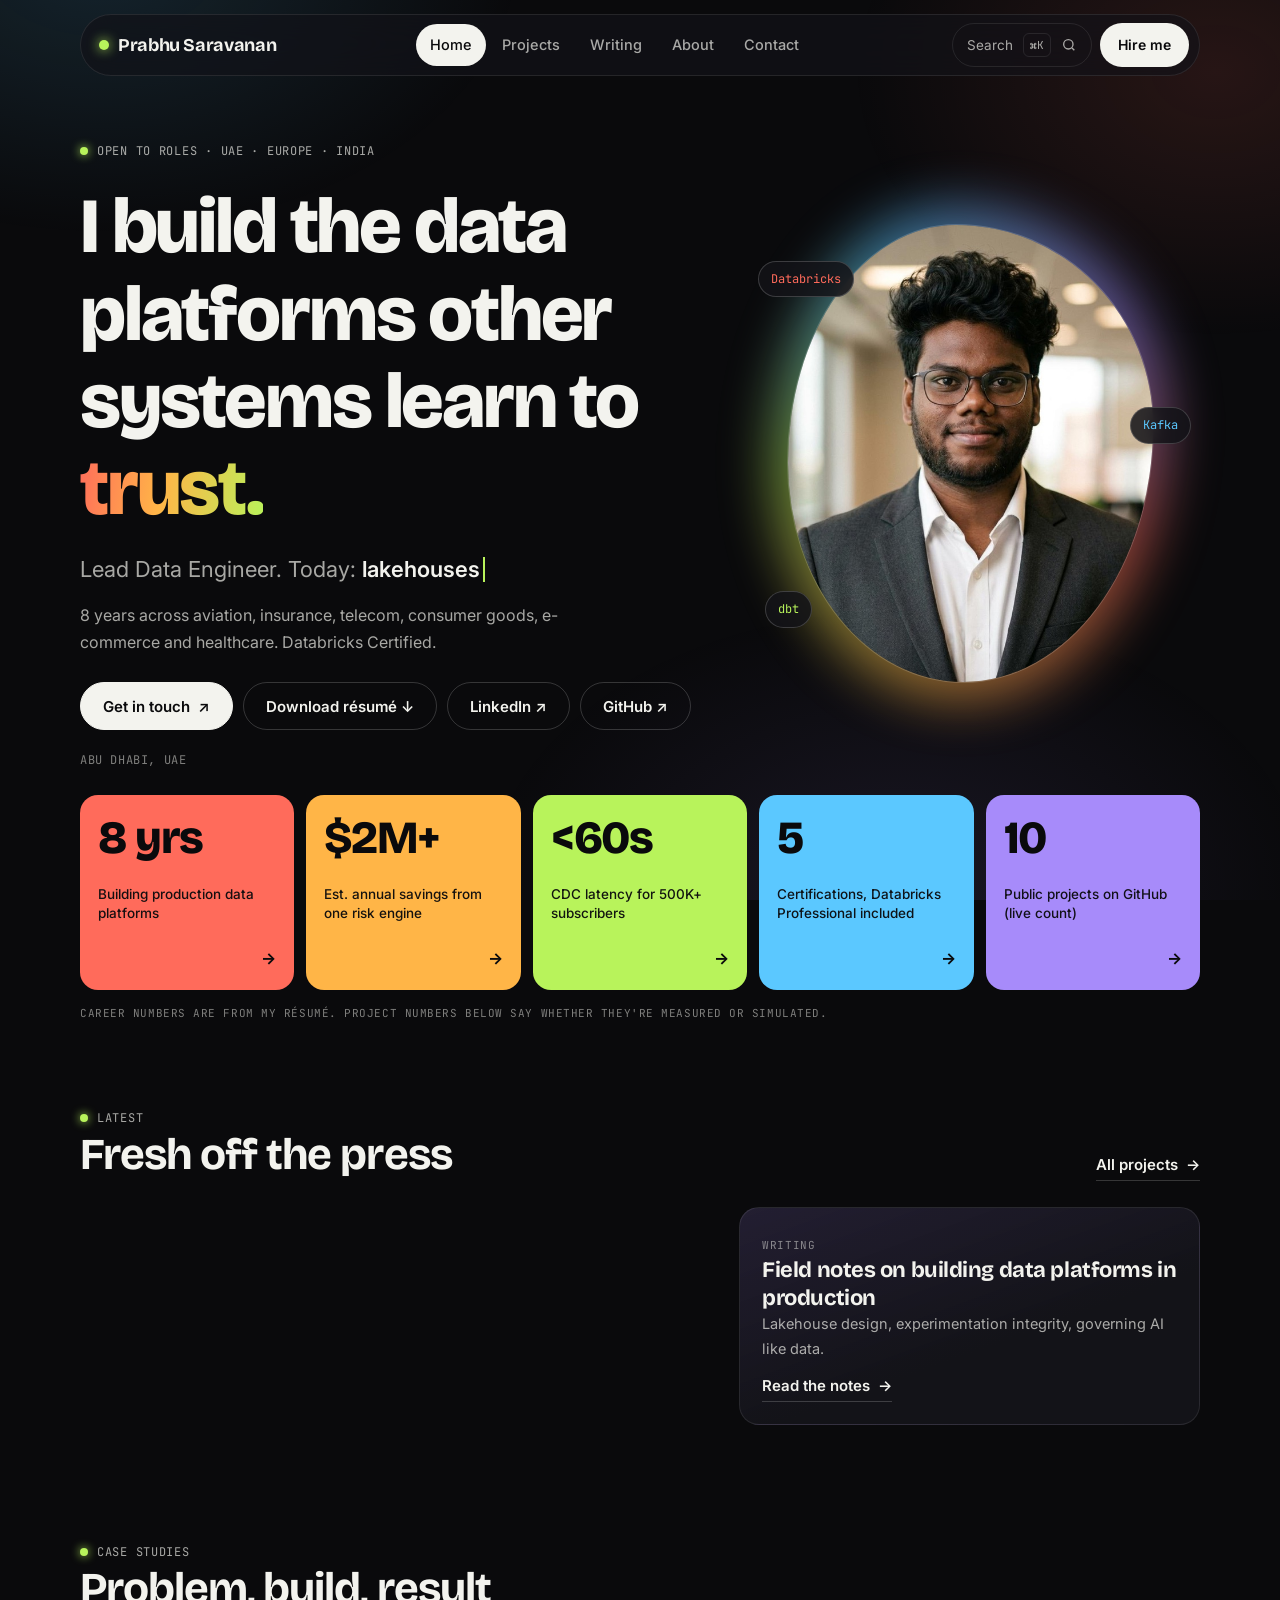
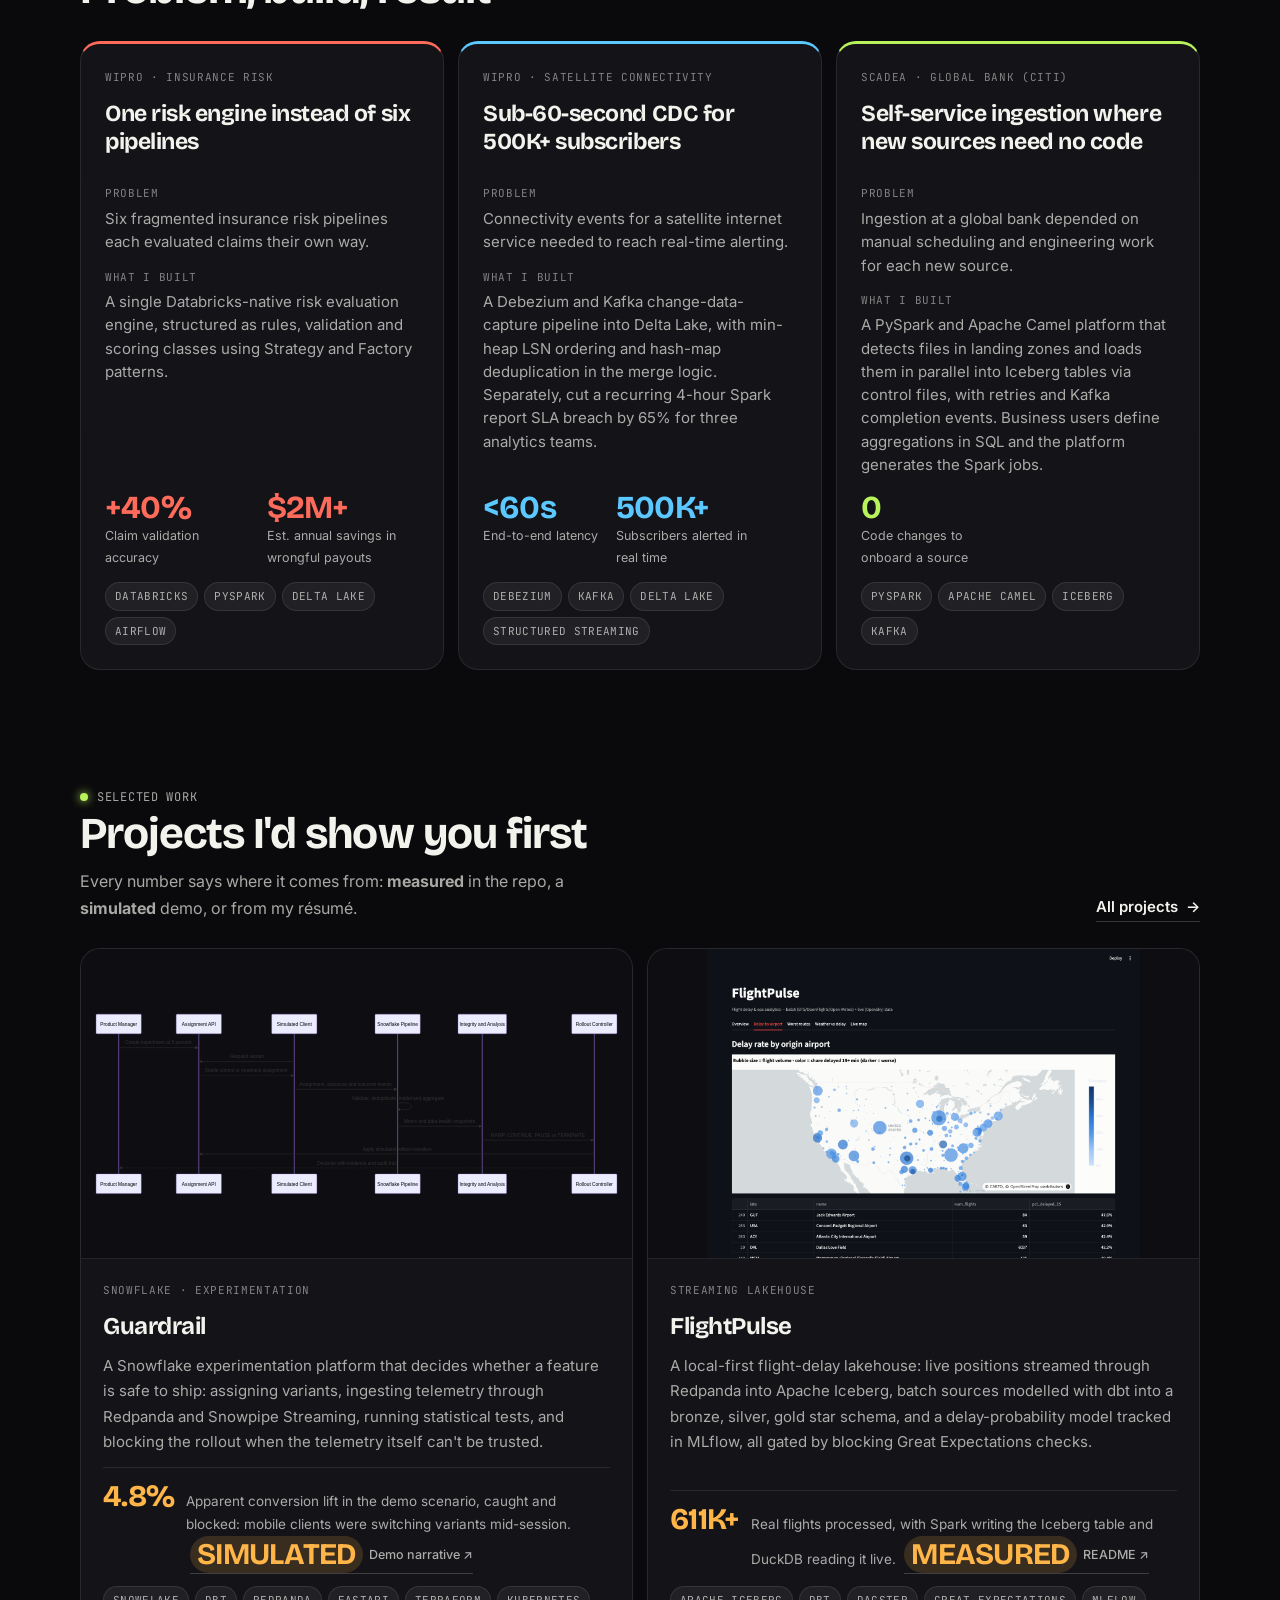
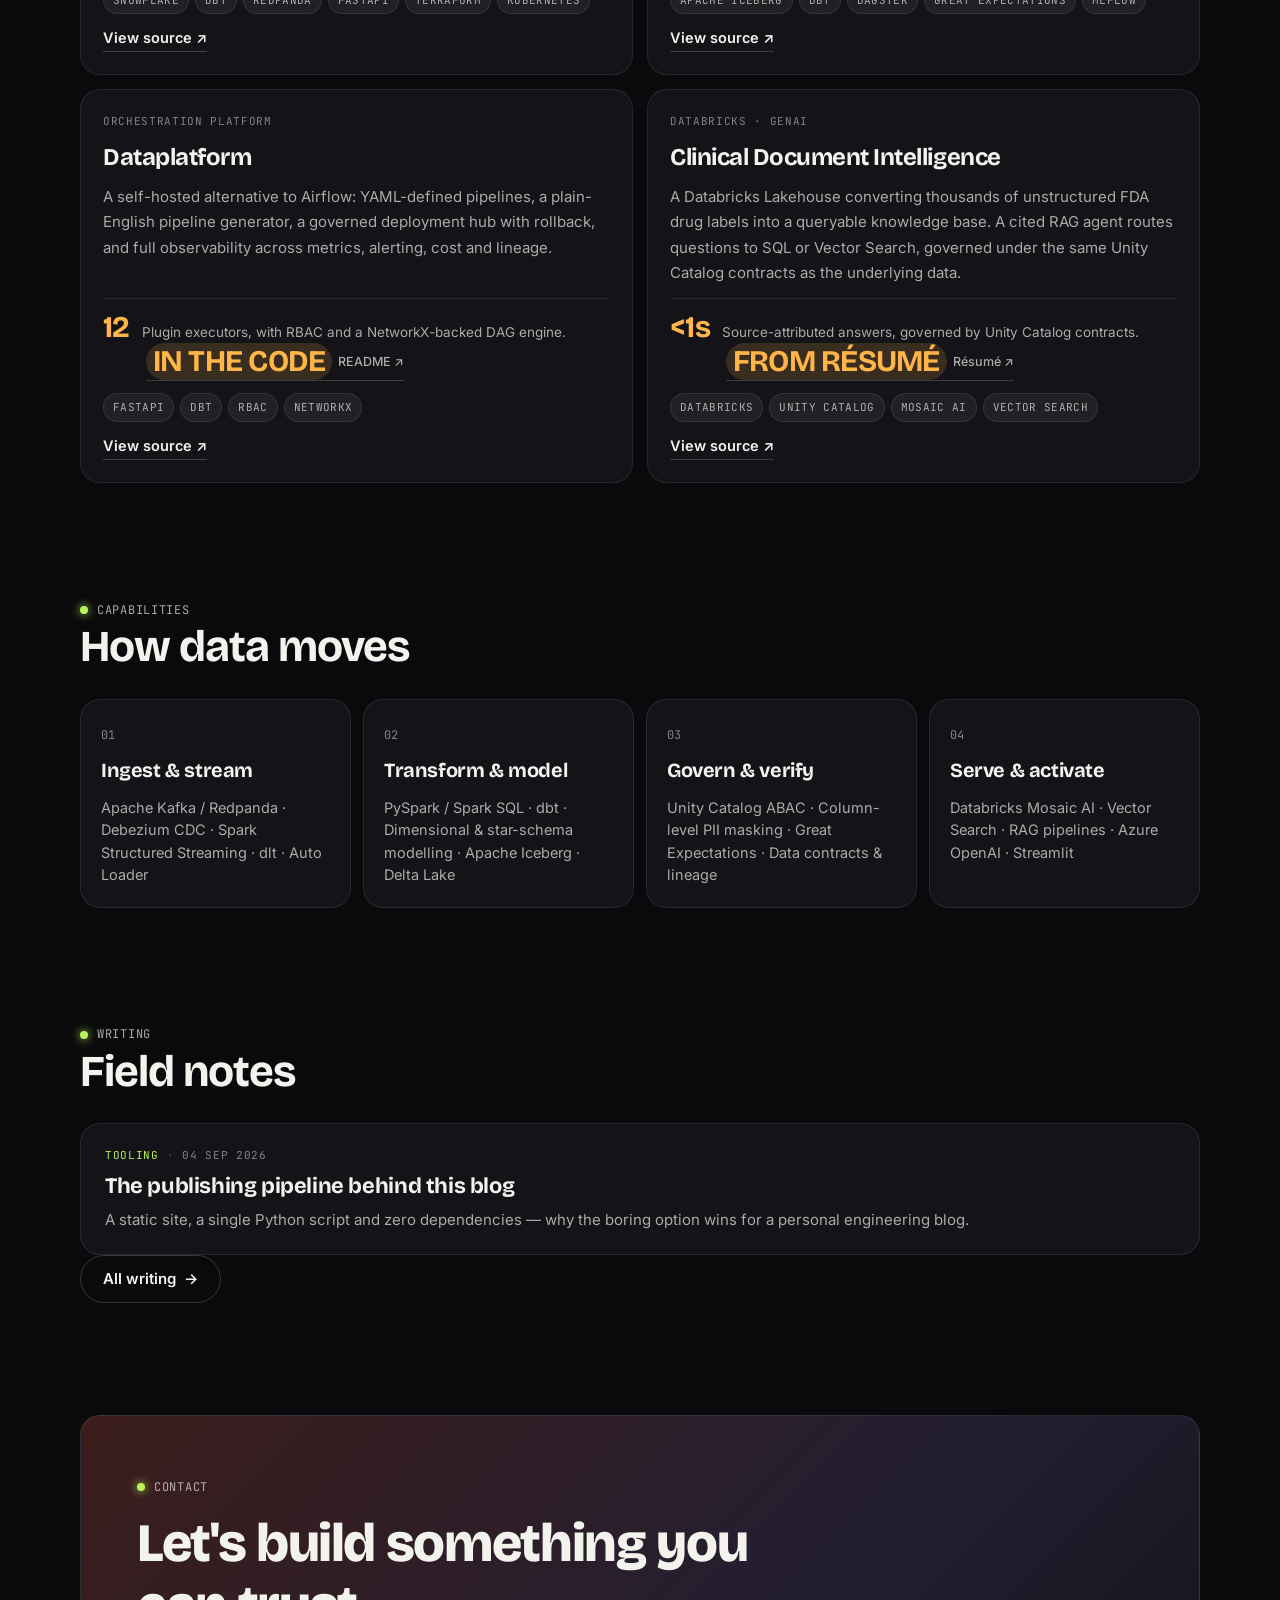
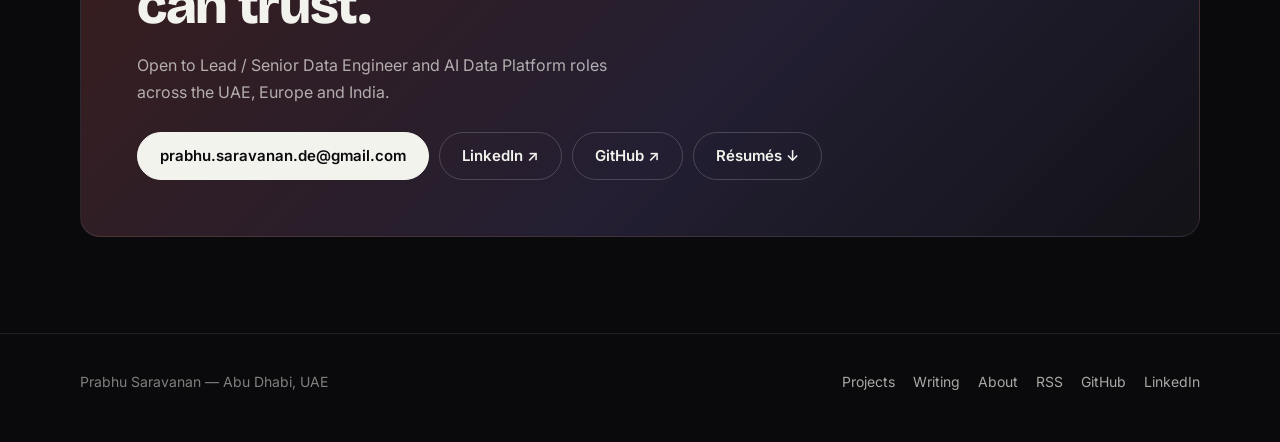
==== commit b9adf9c6: "Loosen heading tracking and line height; bump CSS cache version Co-Authored-By: Claude Sonnet 5.5 <n" ====
--- a/index.html
+++ b/index.html
@@ -31,7 +31,7 @@
 <link rel="preconnect" href="https://fonts.googleapis.com">
 <link rel="preconnect" href="https://fonts.gstatic.com" crossorigin>
 <link href="https://fonts.googleapis.com/css2?family=Bricolage+Grotesque:opsz,wght@12..96,500..800&family=Inter:wght@400;500;600&family=JetBrains+Mono:wght@400;500&display=swap" rel="stylesheet">
-<link rel="stylesheet" href="/site.css?v=1">
+<link rel="stylesheet" href="/site.css?v=2">
 </head>
 <body>
 <!--SHARED:NAV-->
@@ -75,7 +75,7 @@
         <p class="hero-meta">Abu Dhabi, UAE</p>
       </div>
       <figure class="portrait">
-        <img src="/assets/prabhu.jpg" width="800" height="800" alt="Prabhu Saravanan"
+        <img src="/assets/prabhu.jpg?v=2" width="800" height="800" alt="Prabhu Saravanan"
              onerror="this.closest('.portrait').remove()">
         <span class="chip-float" aria-hidden="true">Databricks</span>
         <span class="chip-float" aria-hidden="true">Kafka</span>
@@ -283,7 +283,7 @@
     <nav aria-label="Footer"><a href="/projects/">Projects</a><a href="/blog/">Writing</a><a href="/about/">About</a><a href="/feed.xml">RSS</a><a href="https://github.com/saravanaprabhu1398-afk" rel="noopener">GitHub</a><a href="https://www.linkedin.com/in/prabhu-saravanan-a53317226" rel="noopener">LinkedIn</a></nav>
   </div>
 </footer>
-<script src="/site.js?v=1"></script>
+<script src="/site.js?v=2"></script>
 <!--/SHARED:FOOT-->
 </body>
 </html>
--- a/site.css
+++ b/site.css
@@ -33,7 +33,7 @@
   color: var(--text);
   font-family: var(--body);
   font-size: 16px;
-  line-height: 1.6;
+  line-height: 1.7;
   -webkit-font-smoothing: antialiased;
   overflow-x: hidden;
 }
@@ -103,7 +103,7 @@
 .eyebrow { display: inline-flex; align-items: center; gap: 9px; font-family: var(--mono); font-size: 12px; letter-spacing: 0.06em; text-transform: uppercase; color: var(--muted); }
 .eyebrow .dot { width: 8px; height: 8px; border-radius: 50%; background: var(--lime); box-shadow: 0 0 10px var(--lime); }
 .section-head { display: flex; align-items: end; justify-content: space-between; gap: 20px; margin-bottom: 26px; flex-wrap: wrap; }
-.section-head h2 { font-family: var(--display); font-weight: 700; font-size: clamp(28px, 4vw, 44px); letter-spacing: -0.035em; line-height: 1.05; }
+.section-head h2 { font-family: var(--display); font-weight: 700; font-size: clamp(28px, 4vw, 44px); letter-spacing: -0.022em; line-height: 1.15; }
 .section-head p { color: var(--muted); max-width: 52ch; margin-top: 8px; }
 .more-link { font-weight: 600; font-size: 15px; display: inline-flex; gap: 8px; align-items: center; border-bottom: 1px solid var(--line-strong); padding-bottom: 2px; min-height: 28px; }
 .more-link:hover { border-color: var(--text); }
@@ -116,7 +116,7 @@
 /* ---------- Hero ---------- */
 .hero { padding: 40px 0 24px; }
 .hero-grid { display: grid; grid-template-columns: 1.15fr 0.85fr; gap: 40px; align-items: center; }
-.hero h1 { font-family: var(--display); font-weight: 800; font-size: clamp(40px, 6.4vw, 78px); line-height: 0.98; letter-spacing: -0.045em; margin: 20px 0 18px; }
+.hero h1 { font-family: var(--display); font-weight: 800; font-size: clamp(40px, 6.4vw, 78px); line-height: 1.12; letter-spacing: -0.028em; margin: 20px 0 18px; }
 .hero h1 em { font-style: normal; background: linear-gradient(100deg, var(--coral), var(--amber) 45%, var(--lime)); -webkit-background-clip: text; background-clip: text; color: transparent; }
 .typed-line { font-size: clamp(18px, 2vw, 22px); color: var(--muted); min-height: 1.6em; }
 .typed-line b { font-weight: 600; color: var(--text); }
@@ -156,8 +156,8 @@
 .tiles { display: grid; grid-template-columns: repeat(5, minmax(0, 1fr)); gap: 12px; padding-top: 24px; }
 .tile { display: flex; flex-direction: column; justify-content: space-between; gap: 22px; min-height: 148px; padding: 18px; border-radius: 18px; color: #0a0a0c; transition: transform 0.3s var(--ease); }
 .tile:hover { transform: translateY(-4px) rotate(-0.6deg); }
-.tile .num { font-family: var(--display); font-weight: 800; font-size: clamp(32px, 3.6vw, 46px); letter-spacing: -0.04em; line-height: 1; }
-.tile .lab { font-size: 13.5px; font-weight: 500; line-height: 1.35; opacity: 0.82; }
+.tile .num { font-family: var(--display); font-weight: 800; font-size: clamp(32px, 3.6vw, 46px); letter-spacing: -0.025em; line-height: 1.1; }
+.tile .lab { font-size: 13.5px; font-weight: 500; line-height: 1.4; opacity: 0.95; }
 .tile .arr { align-self: flex-end; font-weight: 700; }
 .tile.coral { background: var(--coral); } .tile.amber { background: var(--amber); } .tile.lime { background: var(--lime); }
 .tile.sky { background: var(--sky); } .tile.violet { background: var(--violet); }
@@ -169,11 +169,11 @@
 .feed-item { display: grid; grid-template-columns: auto 1fr auto; gap: 14px; align-items: center; padding: 16px 18px; min-height: 64px; transition: border-color 0.2s, transform 0.25s var(--ease); }
 .feed-item:hover { border-color: var(--line-strong); transform: translateX(3px); }
 .feed-item .kind { font-family: var(--mono); font-size: 11px; text-transform: uppercase; letter-spacing: 0.06em; padding: 4px 9px; border-radius: 999px; background: rgba(184, 243, 91, 0.14); color: var(--lime); }
-.feed-item strong { display: block; font-weight: 600; font-size: 16px; letter-spacing: -0.01em; text-transform: capitalize; }
+.feed-item strong { display: block; line-height: 1.3; font-weight: 600; font-size: 16px; letter-spacing: -0.01em; text-transform: capitalize; }
 .feed-item span.d { display: block; font-size: 13.5px; color: var(--muted); line-height: 1.45; }
 .feed-item time, .feed-item .when { font-family: var(--mono); font-size: 11px; color: var(--faint); text-transform: uppercase; white-space: nowrap; }
 .feed-side { padding: 22px; display: flex; flex-direction: column; gap: 12px; justify-content: space-between; background: linear-gradient(160deg, rgba(167, 139, 250, 0.16), var(--surface) 60%); }
-.feed-side h3 { font-family: var(--display); font-size: 22px; letter-spacing: -0.03em; line-height: 1.15; }
+.feed-side h3 { font-family: var(--display); font-size: 22px; letter-spacing: -0.02em; line-height: 1.25; }
 .feed-side p { color: var(--muted); font-size: 14.5px; }
 .live-note { font-family: var(--mono); font-size: 11px; letter-spacing: 0.05em; text-transform: uppercase; color: var(--faint); margin-top: 12px; }
 #feedList[hidden], .live-hide[hidden] { display: none; }
@@ -182,13 +182,13 @@
 .cases { display: grid; grid-template-columns: repeat(3, minmax(0, 1fr)); gap: 14px; }
 .case { padding: 24px; display: flex; flex-direction: column; gap: 14px; border-top: 3px solid var(--accent, var(--coral)); }
 .case:nth-child(2) { --accent: var(--sky); } .case:nth-child(3) { --accent: var(--lime); }
-.case h3 { font-family: var(--display); font-weight: 700; font-size: 23px; letter-spacing: -0.03em; line-height: 1.12; }
+.case h3 { font-family: var(--display); font-weight: 700; font-size: 23px; letter-spacing: -0.02em; line-height: 1.22; }
 .case dl { flex: 1; }
 .case dt { font-family: var(--mono); font-size: 11px; text-transform: uppercase; letter-spacing: 0.06em; color: var(--faint); margin: 14px 0 4px; }
 .case dd { color: var(--muted); font-size: 15px; line-height: 1.55; }
 .case-metrics { display: flex; flex-wrap: wrap; gap: 18px; }
 .case-metrics div { display: flex; flex-direction: column; }
-.case-metrics b { font-family: var(--display); font-size: 32px; letter-spacing: -0.04em; color: var(--accent, var(--coral)); line-height: 1.05; }
+.case-metrics b { font-family: var(--display); font-size: 32px; letter-spacing: -0.025em; color: var(--accent, var(--coral)); line-height: 1.1; }
 .case-metrics em { font-style: normal; font-size: 12.5px; color: var(--muted); max-width: 18ch; }
 
 /* ---------- Project cards ---------- */
@@ -199,10 +199,10 @@
 .project-img { aspect-ratio: 16 / 9; background: #0e0e12; display: flex; align-items: center; justify-content: center; border-bottom: 1px solid var(--line); overflow: hidden; }
 .project-img img { width: 100%; height: 100%; object-fit: contain; }
 .project-body { padding: 22px; display: flex; flex-direction: column; gap: 12px; flex: 1; }
-.project h3 { font-family: var(--display); font-weight: 700; font-size: 24px; letter-spacing: -0.03em; line-height: 1.1; }
+.project h3 { font-family: var(--display); font-weight: 700; font-size: 24px; letter-spacing: -0.02em; line-height: 1.2; }
 .project p { color: var(--muted); font-size: 15px; flex: 1; }
 .project .metric { display: flex; align-items: baseline; gap: 12px; flex-wrap: wrap; padding: 12px 0 0; border-top: 1px solid var(--line); }
-.project .metric b { font-family: var(--display); font-size: 30px; letter-spacing: -0.04em; color: var(--amber); line-height: 1; }
+.project .metric b { font-family: var(--display); font-size: 30px; letter-spacing: -0.025em; color: var(--amber); line-height: 1.1; }
 .project .metric span { font-size: 13.5px; color: var(--muted); flex: 1; min-width: 180px; }
 .evidence { display: inline-flex; gap: 6px; align-items: center; font-size: 12.5px; font-weight: 500; border-bottom: 1px solid var(--line-strong); margin-left: 4px; white-space: nowrap; }
 .evidence b { font-family: var(--mono); font-size: 10.5px; text-transform: uppercase; letter-spacing: 0.05em; padding: 2px 7px; border-radius: 999px; background: rgba(255, 181, 71, 0.16); color: var(--amber); font-size: 10.5px; }
@@ -238,9 +238,9 @@
 
 /* ---------- About page ---------- */
 .about-grid { display: grid; grid-template-columns: 0.8fr 1.2fr; gap: 48px; align-items: center; }
-.about-grid h1 { font-family: var(--display); font-weight: 800; font-size: clamp(36px, 5.4vw, 64px); letter-spacing: -0.04em; line-height: 1; margin: 18px 0; }
+.about-grid h1 { font-family: var(--display); font-weight: 800; font-size: clamp(36px, 5.4vw, 64px); letter-spacing: -0.025em; line-height: 1.12; margin: 18px 0; }
 .about-grid p { color: var(--muted); font-size: 17px; margin-bottom: 16px; max-width: 58ch; }
-.about-grid p.lead { color: var(--text); font-size: 20px; line-height: 1.5; }
+.about-grid p.lead { color: var(--text); font-size: 20px; line-height: 1.6; }
 .resumes { display: grid; grid-template-columns: repeat(3, minmax(0, 1fr)); gap: 12px; }
 .resumes a { padding: 18px 20px; display: flex; justify-content: space-between; align-items: center; min-height: 64px; transition: border-color 0.2s, transform 0.25s var(--ease); }
 .resumes a:hover { border-color: var(--line-strong); transform: translateY(-2px); }
@@ -249,7 +249,7 @@
 
 /* ---------- Contact ---------- */
 .contact { padding: clamp(28px, 5vw, 56px); background: linear-gradient(135deg, rgba(255, 107, 91, 0.2), rgba(167, 139, 250, 0.16) 60%, var(--surface)); }
-.contact h2 { font-family: var(--display); font-weight: 800; font-size: clamp(30px, 4.6vw, 54px); letter-spacing: -0.04em; line-height: 1.02; max-width: 18ch; }
+.contact h2 { font-family: var(--display); font-weight: 800; font-size: clamp(30px, 4.6vw, 54px); letter-spacing: -0.025em; line-height: 1.15; max-width: 18ch; }
 .contact p { color: var(--muted); max-width: 52ch; margin: 14px 0 26px; }
 .contact-links { display: flex; flex-wrap: wrap; gap: 10px; }
 
@@ -262,7 +262,7 @@
 .post-meta em { font-style: normal; color: var(--lime); }
 .post-meta .sep { opacity: 0.5; }
 .post-status { padding: 2px 8px; border-radius: 999px; background: rgba(255, 181, 71, 0.16); color: var(--amber); }
-.post h2, .post h3 { font-family: var(--display); font-weight: 700; font-size: 22px; letter-spacing: -0.025em; line-height: 1.15; }
+.post h2, .post h3 { font-family: var(--display); font-weight: 700; font-size: 22px; letter-spacing: -0.018em; line-height: 1.25; }
 .post p { color: var(--muted); margin-top: 6px; font-size: 15px; }
 .post-more { display: inline-block; margin-top: 12px; font-weight: 600; font-size: 14.5px; }
 .feed-note { margin-top: 18px; font-size: 14px; color: var(--muted); }
@@ -271,7 +271,7 @@
 /* Article */
 .article { max-width: 760px; }
 .article-meta { margin-bottom: 18px; }
-.article-title { font-family: var(--display); font-weight: 800; font-size: clamp(34px, 5.6vw, 58px); letter-spacing: -0.04em; line-height: 1.02; margin-bottom: 18px; }
+.article-title { font-family: var(--display); font-weight: 800; font-size: clamp(34px, 5.6vw, 58px); letter-spacing: -0.025em; line-height: 1.15; margin-bottom: 18px; }
 .article-lede { font-size: 20px; line-height: 1.5; color: var(--muted); margin-bottom: 40px; max-width: 60ch; }
 .article-body { font-size: 17.5px; line-height: 1.72; }
 .article-body > * { max-width: 68ch; }
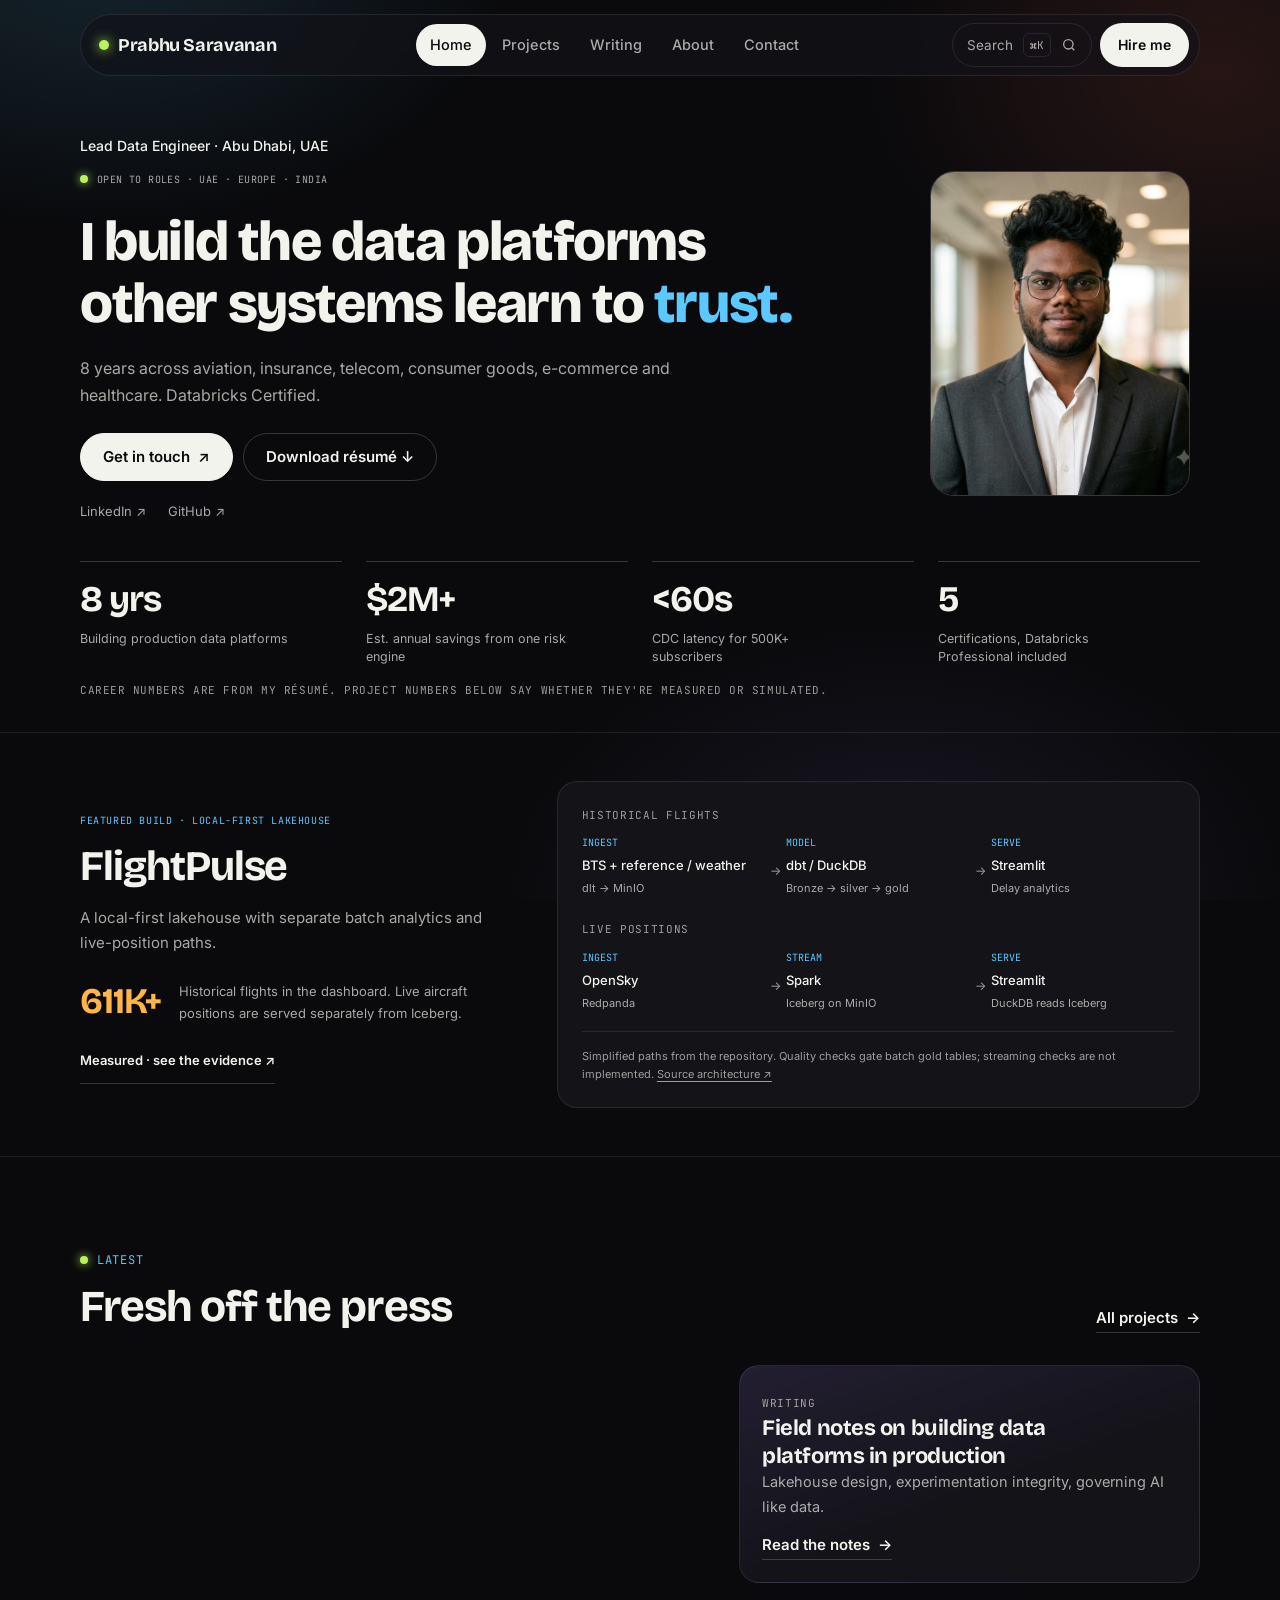
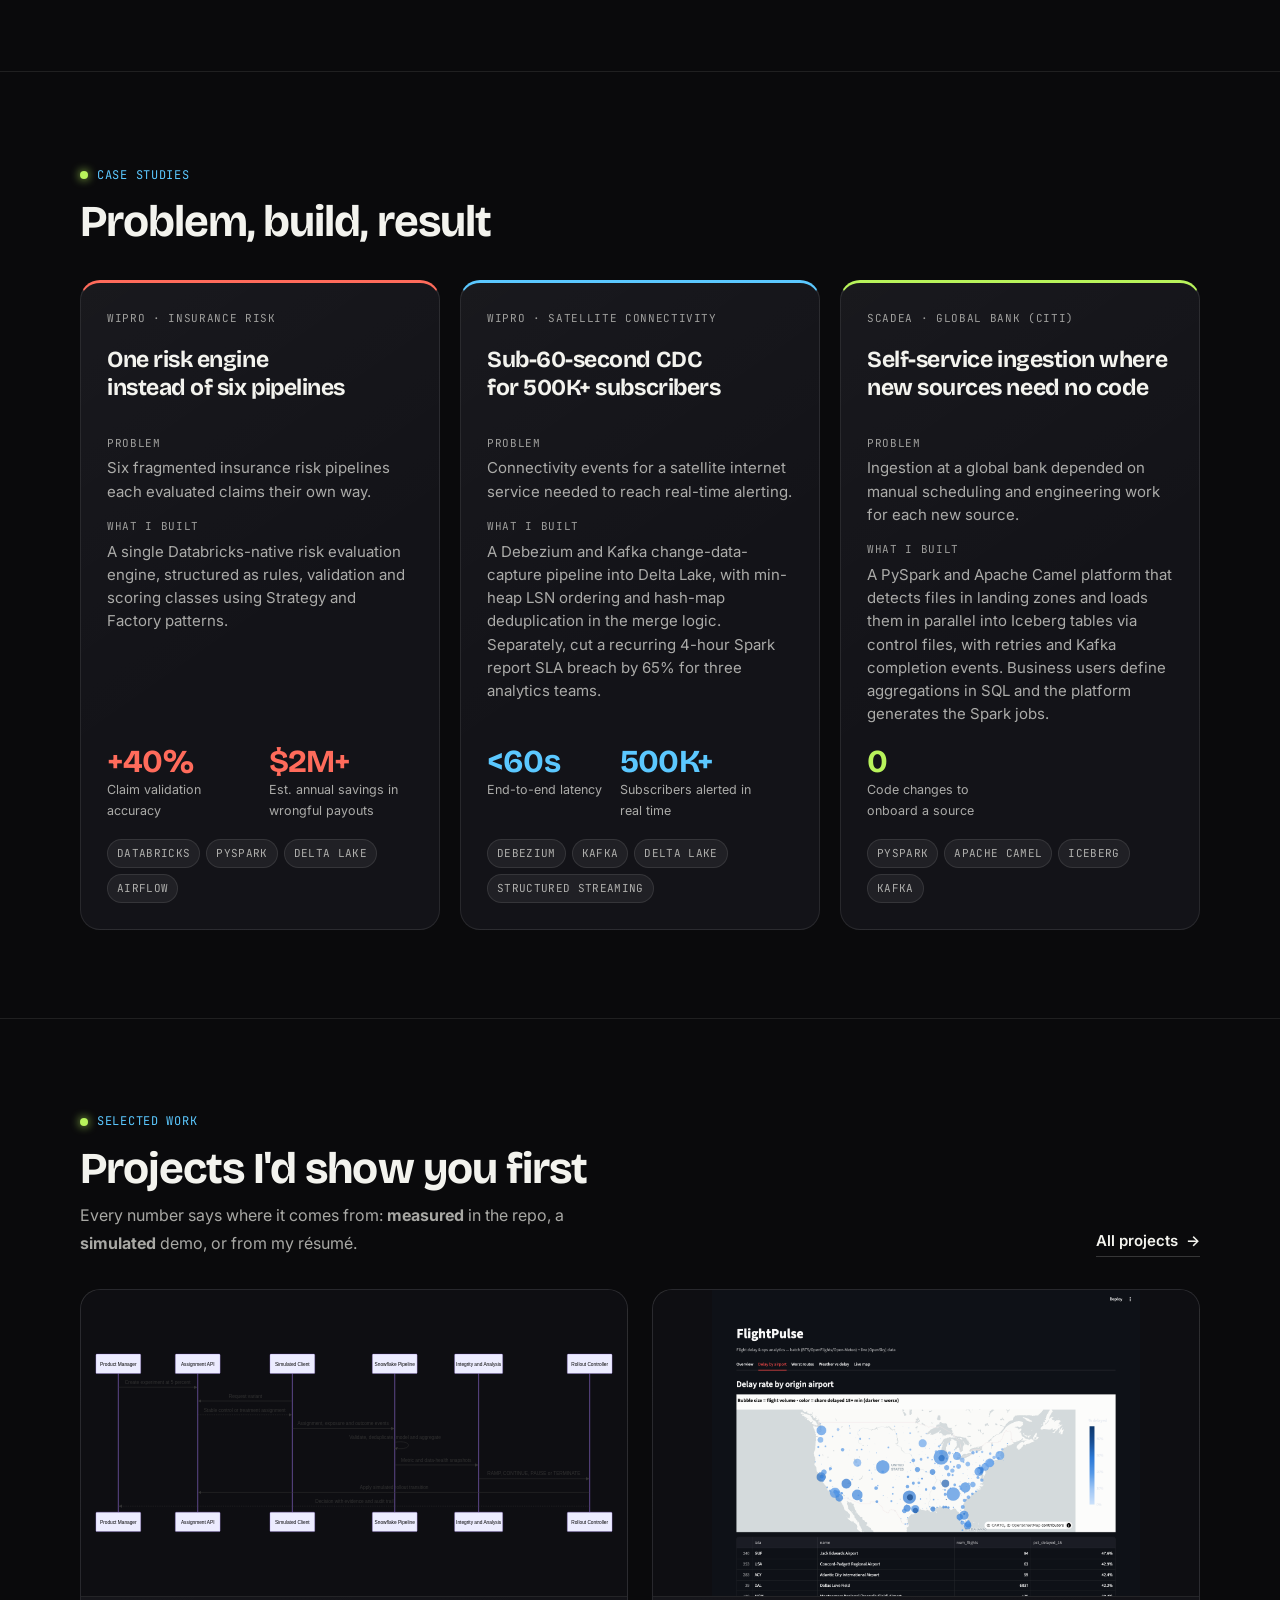
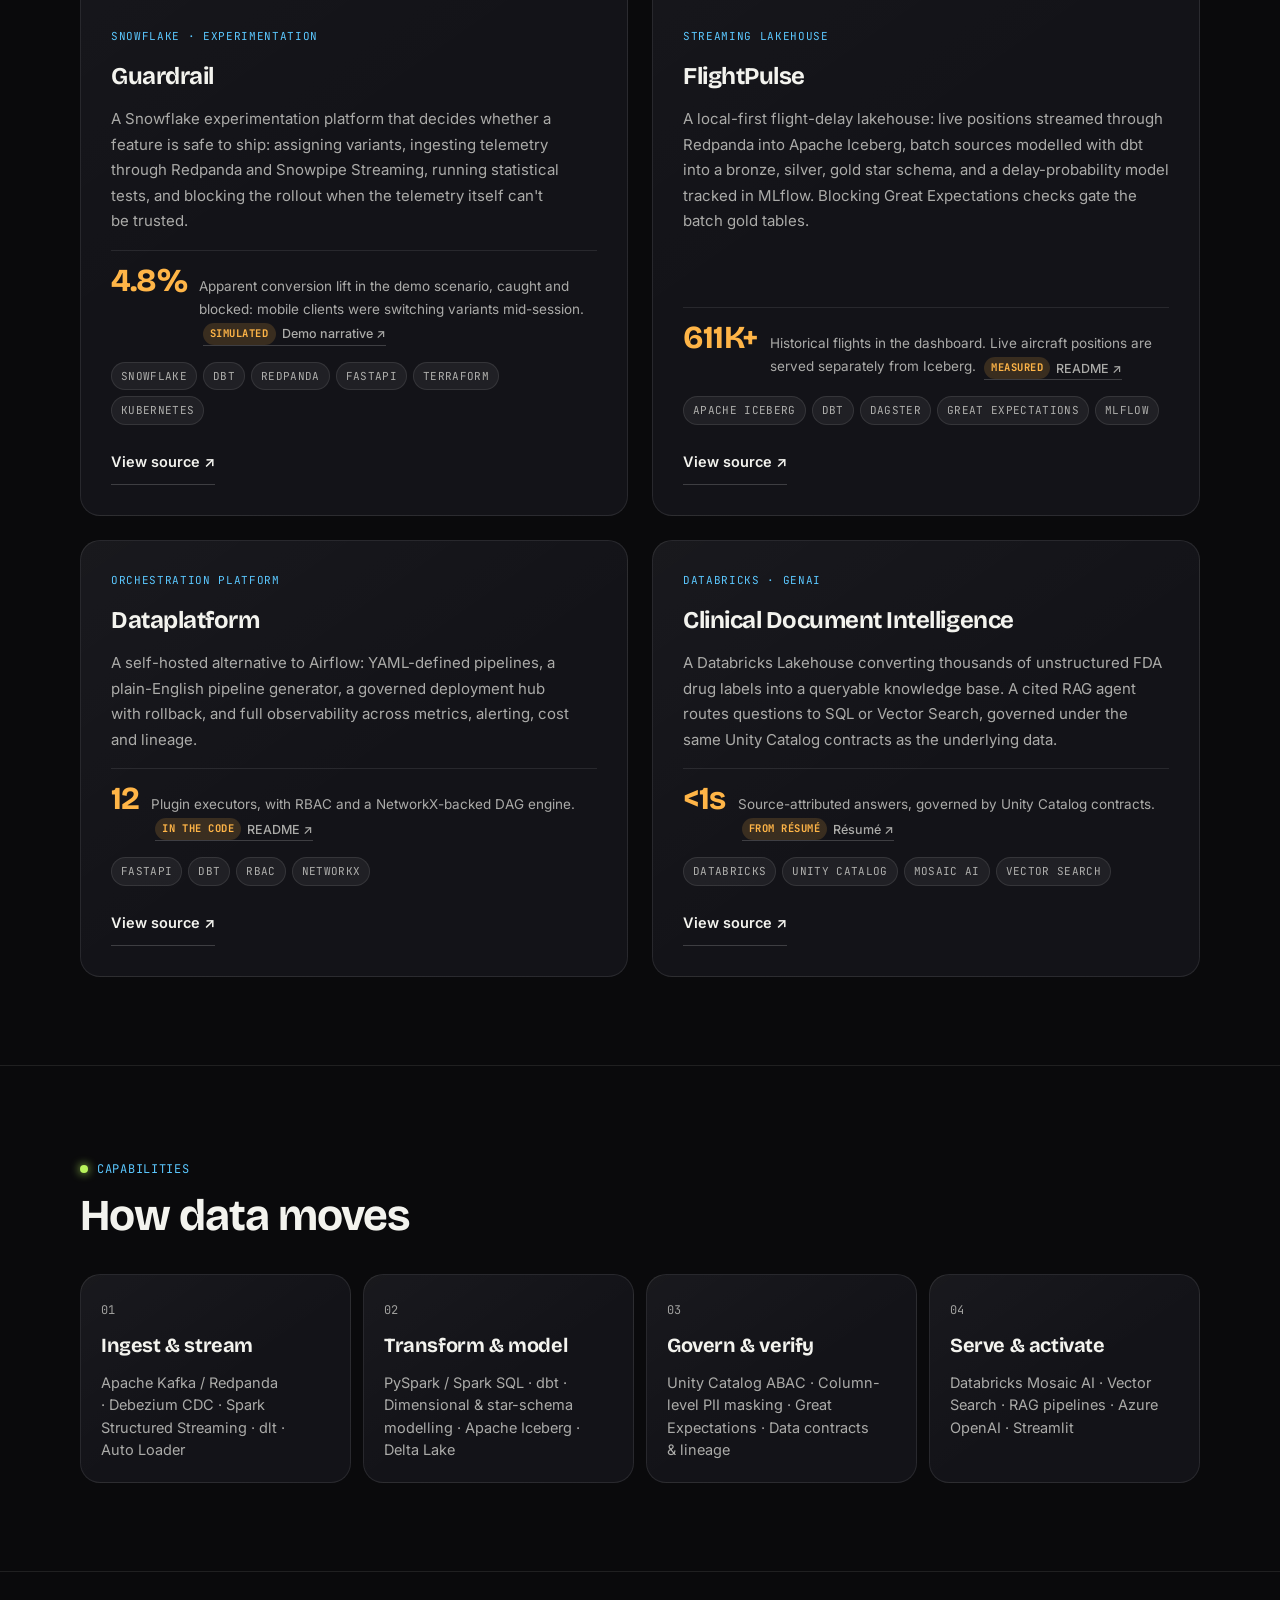
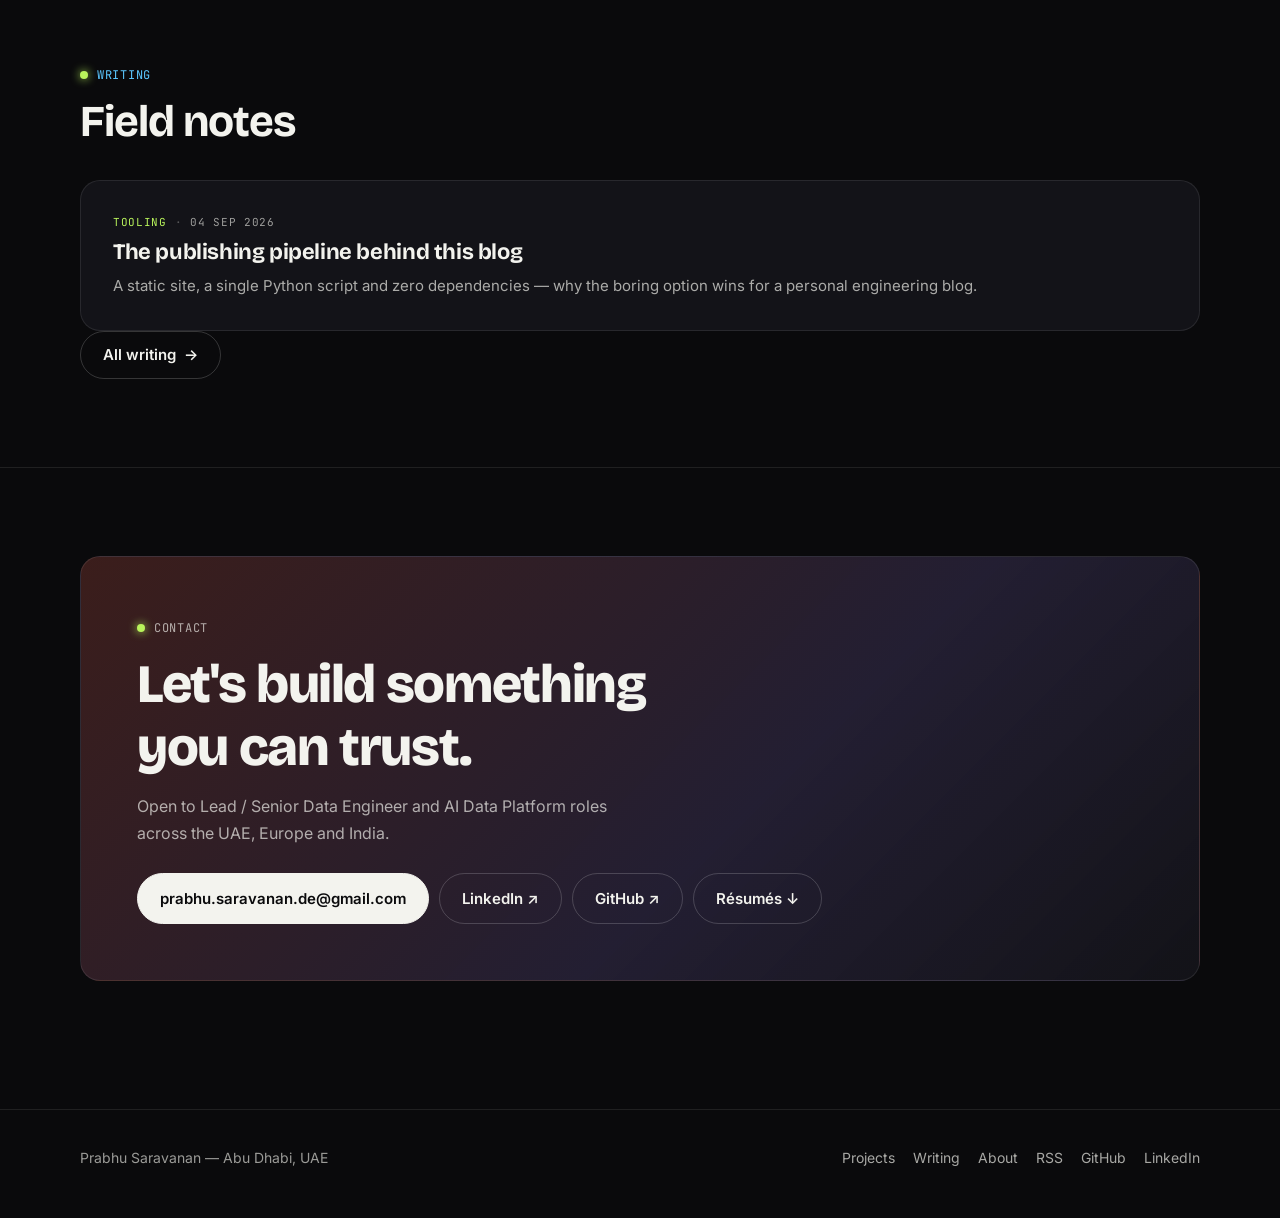
==== commit cad7b2a6: "Fix portfolio audit findings and refine evidence-first UI Co-authored-by: Copilot App <223556219+Cop" ====
--- a/index.html
+++ b/index.html
@@ -3,7 +3,6 @@
 <head>
 <meta charset="UTF-8">
 <meta name="viewport" content="width=device-width, initial-scale=1.0">
-<script>document.documentElement.classList.add('js')</script>
 <title>Prabhu Saravanan — Lead Data Engineer</title>
 <meta name="description" content="Lead Data Engineer building data and AI platforms — Databricks, Snowflake, Kafka, dbt, and Unity Catalog governance.">
 <link rel="canonical" href="https://saravanaprabhu1398-afk.github.io/">
@@ -31,7 +30,7 @@
 <link rel="preconnect" href="https://fonts.googleapis.com">
 <link rel="preconnect" href="https://fonts.gstatic.com" crossorigin>
 <link href="https://fonts.googleapis.com/css2?family=Bricolage+Grotesque:opsz,wght@12..96,500..800&family=Inter:wght@400;500;600&family=JetBrains+Mono:wght@400;500&display=swap" rel="stylesheet">
-<link rel="stylesheet" href="/site.css?v=2">
+<link rel="stylesheet" href="/site.css?v=4">
 </head>
 <body>
 <!--SHARED:NAV-->
@@ -47,13 +46,15 @@
     </div>
   </div>
 </header>
-<div class="palette" id="palette" role="dialog" aria-modal="true" aria-label="Search">
+<dialog class="palette" id="palette" aria-labelledby="searchTitle">
   <div class="palette-box">
-    <input type="text" placeholder="Search projects, case studies, résumés…" aria-label="Search" autocomplete="off">
-    <ul></ul>
+    <div class="palette-heading"><h2 id="searchTitle">Find something</h2><button type="button" class="palette-close" aria-label="Close search">Close <kbd>Esc</kbd></button></div>
+    <input type="search" placeholder="Projects, experience, résumés…" aria-label="Search the site" aria-describedby="searchStatus" autocomplete="off">
+    <p class="search-status" id="searchStatus" role="status"></p>
+    <ul aria-label="Search results"></ul>
     <div class="palette-hint">↑↓ to move · ↵ to open · esc to close</div>
   </div>
-</div>
+</dialog>
 <!--/SHARED:NAV-->
 
 <main id="top">
@@ -62,38 +63,55 @@
   <section class="hero">
     <div class="wrap hero-grid">
       <div>
-        <span class="eyebrow"><span class="dot"></span>Open to roles · UAE · Europe · India</span>
+        <div class="hero-intro">
+          <p class="hero-role">Lead Data Engineer · Abu Dhabi, UAE</p>
+          <span class="eyebrow"><span class="dot"></span>Open to roles · UAE · Europe · India</span>
+        </div>
         <h1>I build the data platforms other systems learn to <em>trust.</em></h1>
-        <p class="typed-line">Lead Data Engineer. Today: <b id="typed" data-words="lakehouses|streaming pipelines|governed AI platforms|data you can prove">lakehouses</b><span class="cursor" aria-hidden="true"></span></p>
         <p class="hero-sub">8 years across aviation, insurance, telecom, consumer goods, e-commerce and healthcare. Databricks Certified.</p>
         <div class="hero-cta">
           <a class="btn primary" href="#contact">Get in touch <span aria-hidden="true">↗</span></a>
           <a class="btn" href="/about/#resumes">Download résumé ↓</a>
-          <a class="btn" href="https://www.linkedin.com/in/prabhu-saravanan-a53317226" target="_blank" rel="noopener">LinkedIn ↗</a>
-          <a class="btn" href="https://github.com/saravanaprabhu1398-afk" target="_blank" rel="noopener">GitHub ↗</a>
-        </div>
-        <p class="hero-meta">Abu Dhabi, UAE</p>
+        </div>
+        <div class="hero-socials" aria-label="Social profiles">
+          <a href="https://www.linkedin.com/in/prabhu-saravanan-a53317226" target="_blank" rel="noopener">LinkedIn ↗</a>
+          <a href="https://github.com/saravanaprabhu1398-afk" target="_blank" rel="noopener">GitHub ↗</a>
+        </div>
       </div>
       <figure class="portrait">
         <img src="/assets/prabhu.jpg?v=2" width="800" height="800" alt="Prabhu Saravanan"
              onerror="this.closest('.portrait').remove()">
-        <span class="chip-float" aria-hidden="true">Databricks</span>
-        <span class="chip-float" aria-hidden="true">Kafka</span>
-        <span class="chip-float" aria-hidden="true">dbt</span>
       </figure>
     </div>
 
     <div class="wrap">
       <div class="tiles" data-reveal>
-        <a class="tile coral" href="/about/#experience"><span class="num">8 yrs</span><span class="lab">Building production data platforms</span><span class="arr" aria-hidden="true">→</span></a>
-        <a class="tile amber" href="#case-studies"><span class="num">$2M+</span><span class="lab">Est. annual savings from one risk engine</span><span class="arr" aria-hidden="true">→</span></a>
-        <a class="tile lime" href="#case-studies"><span class="num">&lt;60s</span><span class="lab">CDC latency for 500K+ subscribers</span><span class="arr" aria-hidden="true">→</span></a>
-        <a class="tile sky" href="/about/#certs"><span class="num">5</span><span class="lab">Certifications, Databricks Professional included</span><span class="arr" aria-hidden="true">→</span></a>
-        <a class="tile violet" href="/projects/"><span class="num"><span id="liveCount">10</span></span><span class="lab">Public projects on GitHub (live count)</span><span class="arr" aria-hidden="true">→</span></a>
+        <a class="tile" href="/about/#experience"><span class="num">8 yrs</span><span class="lab">Building production data platforms</span></a>
+        <a class="tile" href="#case-studies"><span class="num">$2M+</span><span class="lab">Est. annual savings from one risk engine</span></a>
+        <a class="tile" href="#case-studies"><span class="num">&lt;60s</span><span class="lab">CDC latency for 500K+ subscribers</span></a>
+        <a class="tile" href="/about/#certs"><span class="num">5</span><span class="lab">Certifications, Databricks Professional included</span></a>
       </div>
       <p class="tiles-note">Career numbers are from my résumé. Project numbers below say whether they're measured or simulated.</p>
     </div>
   </section>
+
+  <!--PROJECTS:SPOTLIGHT:START-->
+  <section id="project-spotlight" aria-labelledby="spotlight-title">
+    <div class="wrap spotlight">
+      <div class="spotlight-copy">
+        <span class="eyebrow">Featured build · local-first lakehouse</span>
+        <h2 id="spotlight-title">FlightPulse</h2>
+        <p>A local-first lakehouse with separate batch analytics and live-position paths.</p>
+        <div class="spotlight-outcome"><strong>611K+</strong><span>Historical flights in the dashboard. Live aircraft positions are served separately from Iceberg.</span></div>
+        <a class="more-link" href="https://github.com/saravanaprabhu1398-afk/FlightPulse#opening-the-dashboard" target="_blank" rel="noopener">Measured · see the evidence ↗</a>
+      </div>
+      <figure class="flow-diagram">
+        <div class="flow-lane"><p class="badge">Historical flights</p><ol class="flow-steps"><li><span>Ingest</span><strong>BTS + reference / weather</strong><small>dlt → MinIO</small></li><li><span>Model</span><strong>dbt / DuckDB</strong><small>Bronze → silver → gold</small></li><li><span>Serve</span><strong>Streamlit</strong><small>Delay analytics</small></li></ol></div><div class="flow-lane"><p class="badge">Live positions</p><ol class="flow-steps"><li><span>Ingest</span><strong>OpenSky</strong><small>Redpanda</small></li><li><span>Stream</span><strong>Spark</strong><small>Iceberg on MinIO</small></li><li><span>Serve</span><strong>Streamlit</strong><small>DuckDB reads Iceberg</small></li></ol></div>
+        <figcaption>Simplified paths from the repository. Quality checks gate batch gold tables; streaming checks are not implemented. <a href="https://github.com/saravanaprabhu1398-afk/FlightPulse#architecture" target="_blank" rel="noopener">Source architecture ↗</a></figcaption>
+      </figure>
+    </div>
+  </section>
+      <!--PROJECTS:SPOTLIGHT:END-->
 
   <!-- ============ FRESH OFF THE PRESS ============ -->
   <section>
@@ -187,8 +205,8 @@
         <div class="project-body">
           <span class="badge">Streaming lakehouse</span>
           <h3>FlightPulse</h3>
-          <p>A local-first flight-delay lakehouse: live positions streamed through Redpanda into Apache Iceberg, batch sources modelled with dbt into a bronze, silver, gold star schema, and a delay-probability model tracked in MLflow, all gated by blocking Great Expectations checks.</p>
-          <div class="metric"><b>611K+</b><span>Real flights processed, with Spark writing the Iceberg table and DuckDB reading it live. <a class="evidence" href="https://github.com/saravanaprabhu1398-afk/FlightPulse#readme" target="_blank" rel="noopener"><b>Measured</b> README &#8599;</a></span></div>
+          <p>A local-first flight-delay lakehouse: live positions streamed through Redpanda into Apache Iceberg, batch sources modelled with dbt into a bronze, silver, gold star schema, and a delay-probability model tracked in MLflow. Blocking Great Expectations checks gate the batch gold tables.</p>
+          <div class="metric"><b>611K+</b><span>Historical flights in the dashboard. Live aircraft positions are served separately from Iceberg. <a class="evidence" href="https://github.com/saravanaprabhu1398-afk/FlightPulse#opening-the-dashboard" target="_blank" rel="noopener"><b>Measured</b> README &#8599;</a></span></div>
           <div class="tags"><span>Apache Iceberg</span><span>dbt</span><span>Dagster</span><span>Great Expectations</span><span>MLflow</span></div>
           <div class="links"><a href="https://github.com/saravanaprabhu1398-afk/FlightPulse" target="_blank" rel="noopener">View source &#8599;</a></div>
         </div>
@@ -283,7 +301,7 @@
     <nav aria-label="Footer"><a href="/projects/">Projects</a><a href="/blog/">Writing</a><a href="/about/">About</a><a href="/feed.xml">RSS</a><a href="https://github.com/saravanaprabhu1398-afk" rel="noopener">GitHub</a><a href="https://www.linkedin.com/in/prabhu-saravanan-a53317226" rel="noopener">LinkedIn</a></nav>
   </div>
 </footer>
-<script src="/site.js?v=2"></script>
+<script src="/site.js?v=4"></script>
 <!--/SHARED:FOOT-->
 </body>
 </html>
--- a/site.css
+++ b/site.css
@@ -10,7 +10,7 @@
   --line-strong: rgba(255, 255, 255, 0.18);
   --text: #f3f3ee;
   --muted: rgba(243, 243, 238, 0.68);
-  --faint: rgba(243, 243, 238, 0.5);
+  --faint: rgba(243, 243, 238, 0.62);
 
   --coral: #ff6b5b;
   --amber: #ffb547;
@@ -40,12 +40,14 @@
 img, svg { max-width: 100%; display: block; }
 a { color: inherit; text-decoration: none; }
 h1, h2, h3, h4, p, ul, ol, dl, dd, figure { margin: 0; }
+h1, h2, h3 { text-wrap: balance; }
+p { text-wrap: pretty; }
 ul, ol { padding: 0; list-style: none; }
 button { font: inherit; color: inherit; background: none; border: 0; cursor: pointer; }
 :focus-visible { outline: 2px solid var(--sky); outline-offset: 3px; border-radius: 6px; }
 ::selection { background: var(--coral); color: #fff; }
 
-.wrap { width: min(1120px, 100% - 40px); margin-inline: auto; }
+.wrap { width: min(1120px, 100% - 48px); margin-inline: auto; }
 .skip-link { position: absolute; left: 12px; top: -60px; z-index: 100; background: var(--text); color: var(--bg); padding: 10px 14px; border-radius: 10px; }
 .skip-link:focus { top: 12px; }
 
@@ -82,10 +84,11 @@
 .nav-links a[aria-current='page'] { color: var(--bg); background: var(--text); }
 .nav-tools { display: flex; align-items: center; gap: 8px; }
 .search-btn {
-  display: inline-flex; align-items: center; gap: 10px; min-height: 44px; padding: 0 14px;
+  display: none; align-items: center; gap: 10px; min-height: 44px; padding: 0 14px;
   border: 1px solid var(--line); border-radius: 999px; font-size: 13.5px; color: var(--muted);
   transition: border-color 0.2s, color 0.2s;
 }
+.search-ready .search-btn { display: inline-flex; }
 .search-btn:hover { border-color: var(--line-strong); color: var(--text); }
 .search-btn kbd { font-family: var(--mono); font-size: 11px; padding: 2px 6px; border: 1px solid var(--line); border-radius: 6px; }
 .nav-cta { display: inline-flex; align-items: center; min-height: 44px; padding: 0 18px; border-radius: 999px; background: var(--text); color: var(--bg); font-weight: 600; font-size: 14px; transition: transform 0.25s var(--ease); }
@@ -99,69 +102,78 @@
 
 /* ---------- Generic section ---------- */
 main { padding-top: 96px; }
-section { padding: 56px 0; }
+section { padding: clamp(48px, 7vw, 88px) 0; }
+main > section + section { border-top: 1px solid var(--line); }
 .eyebrow { display: inline-flex; align-items: center; gap: 9px; font-family: var(--mono); font-size: 12px; letter-spacing: 0.06em; text-transform: uppercase; color: var(--muted); }
 .eyebrow .dot { width: 8px; height: 8px; border-radius: 50%; background: var(--lime); box-shadow: 0 0 10px var(--lime); }
-.section-head { display: flex; align-items: end; justify-content: space-between; gap: 20px; margin-bottom: 26px; flex-wrap: wrap; }
+.section-head { display: flex; align-items: end; justify-content: space-between; gap: 24px; margin-bottom: 32px; flex-wrap: wrap; }
+.section-head .eyebrow { margin-bottom: 12px; color: var(--sky); }
 .section-head h2 { font-family: var(--display); font-weight: 700; font-size: clamp(28px, 4vw, 44px); letter-spacing: -0.022em; line-height: 1.15; }
 .section-head p { color: var(--muted); max-width: 52ch; margin-top: 8px; }
 .more-link { font-weight: 600; font-size: 15px; display: inline-flex; gap: 8px; align-items: center; border-bottom: 1px solid var(--line-strong); padding-bottom: 2px; min-height: 28px; }
 .more-link:hover { border-color: var(--text); }
 
-.card { background: var(--surface); border: 1px solid var(--line); border-radius: var(--radius); }
+.card { background: linear-gradient(145deg, rgba(255, 255, 255, 0.025), transparent 55%), var(--surface); border: 1px solid var(--line); border-radius: var(--radius); }
+.card:focus-within { border-color: var(--line-strong); }
+.hero-grid > *, .about-grid > *, .feed > *, .project-body, .feed-item > div { min-width: 0; }
 .tags { display: flex; flex-wrap: wrap; gap: 6px; }
 .tags span { font-family: var(--mono); font-size: 11px; letter-spacing: 0.03em; text-transform: uppercase; padding: 4px 9px; border-radius: 999px; background: rgba(255, 255, 255, 0.06); border: 1px solid var(--line); color: var(--muted); }
 .badge { font-family: var(--mono); font-size: 11px; letter-spacing: 0.06em; text-transform: uppercase; color: var(--faint); }
 
 /* ---------- Hero ---------- */
-.hero { padding: 40px 0 24px; }
-.hero-grid { display: grid; grid-template-columns: 1.15fr 0.85fr; gap: 40px; align-items: center; }
-.hero h1 { font-family: var(--display); font-weight: 800; font-size: clamp(40px, 6.4vw, 78px); line-height: 1.12; letter-spacing: -0.028em; margin: 20px 0 18px; }
-.hero h1 em { font-style: normal; background: linear-gradient(100deg, var(--coral), var(--amber) 45%, var(--lime)); -webkit-background-clip: text; background-clip: text; color: transparent; }
-.typed-line { font-size: clamp(18px, 2vw, 22px); color: var(--muted); min-height: 1.6em; }
-.typed-line b { font-weight: 600; color: var(--text); }
-.typed-line .cursor { display: inline-block; width: 2px; height: 1.1em; background: var(--lime); margin-left: 3px; vertical-align: text-bottom; animation: blink 1s steps(2) infinite; }
-@keyframes blink { 50% { opacity: 0; } }
-.hero-sub { color: var(--muted); max-width: 52ch; margin: 14px 0 26px; }
+.hero { padding: clamp(24px, 3vw, 40px) 0 32px; }
+.hero-grid { display: grid; grid-template-columns: minmax(0, 1fr) 280px; gap: 64px; align-items: center; }
+.hero h1 { font-family: var(--display); font-weight: 800; font-size: clamp(34px, 4.4vw, 56px); line-height: 1.1; letter-spacing: -0.025em; margin: 20px 0; max-width: 22ch; }
+.hero h1 em { font-style: normal; color: var(--sky); }
+.hero-role { font-size: 14px; font-weight: 500; color: var(--text); margin-bottom: 6px; }
+.hero-intro .eyebrow { font-size: 10px; letter-spacing: 0.04em; }
+.hero-sub { color: var(--muted); max-width: 60ch; margin: 0 0 24px; font-size: 16px; }
 .hero-cta { display: flex; flex-wrap: wrap; gap: 10px; }
 .btn { display: inline-flex; align-items: center; gap: 8px; min-height: 48px; padding: 0 22px; border-radius: 999px; font-weight: 600; font-size: 15px; border: 1px solid var(--line-strong); transition: transform 0.25s var(--ease), background 0.2s; }
 .btn:hover { transform: translateY(-2px); background: rgba(255, 255, 255, 0.06); }
 .btn.primary { background: var(--text); color: var(--bg); border-color: var(--text); }
 .btn.primary:hover { background: #fff; }
-.hero-meta { margin-top: 20px; font-family: var(--mono); font-size: 12px; letter-spacing: 0.05em; text-transform: uppercase; color: var(--faint); }
+.hero-socials { display: flex; gap: 22px; margin-top: 8px; }
+.hero-socials a { display: inline-flex; align-items: center; min-height: 44px; font-size: 13px; color: var(--muted); }
+.hero-socials a:hover { color: var(--text); text-decoration: underline; text-underline-offset: 4px; }
 
 .portrait { position: relative; justify-self: center; width: min(380px, 80%); aspect-ratio: 4 / 5; }
-.portrait::before {
-  content: ''; position: absolute; inset: -4%;
-  background: conic-gradient(from 120deg, var(--coral), var(--amber), var(--lime), var(--sky), var(--violet), var(--coral));
-  border-radius: 46% 54% 52% 48% / 52% 44% 56% 48%;
-  filter: blur(26px); opacity: 0.55; animation: morph 14s ease-in-out infinite;
-}
+.hero .portrait { width: 100%; max-width: 260px; }
 .portrait img {
   position: relative; width: 100%; height: 100%; object-fit: cover; object-position: 50% 20%;
-  border-radius: 46% 54% 52% 48% / 52% 44% 56% 48%;
-  border: 1px solid var(--line-strong); animation: morph 14s ease-in-out infinite;
-}
-@keyframes morph {
-  0%, 100% { border-radius: 46% 54% 52% 48% / 52% 44% 56% 48%; }
-  50% { border-radius: 56% 44% 46% 54% / 44% 56% 46% 54%; }
-}
-.chip-float { position: absolute; padding: 7px 12px; border-radius: 999px; font-family: var(--mono); font-size: 12px; background: rgba(19, 19, 24, 0.85); border: 1px solid var(--line-strong); backdrop-filter: blur(8px); animation: bob 6s ease-in-out infinite; }
-.chip-float:nth-of-type(1) { top: 8%; left: -8%; color: var(--coral); }
-.chip-float:nth-of-type(2) { top: 40%; right: -10%; color: var(--sky); animation-delay: -2s; }
-.chip-float:nth-of-type(3) { bottom: 12%; left: -6%; color: var(--lime); animation-delay: -4s; }
-@keyframes bob { 50% { transform: translateY(-8px); } }
+  border-radius: 24px;
+  border: 1px solid var(--line-strong);
+}
 
 /* ---------- Stat tiles ---------- */
-.tiles { display: grid; grid-template-columns: repeat(5, minmax(0, 1fr)); gap: 12px; padding-top: 24px; }
-.tile { display: flex; flex-direction: column; justify-content: space-between; gap: 22px; min-height: 148px; padding: 18px; border-radius: 18px; color: #0a0a0c; transition: transform 0.3s var(--ease); }
-.tile:hover { transform: translateY(-4px) rotate(-0.6deg); }
-.tile .num { font-family: var(--display); font-weight: 800; font-size: clamp(32px, 3.6vw, 46px); letter-spacing: -0.025em; line-height: 1.1; }
-.tile .lab { font-size: 13.5px; font-weight: 500; line-height: 1.4; opacity: 0.95; }
-.tile .arr { align-self: flex-end; font-weight: 700; }
-.tile.coral { background: var(--coral); } .tile.amber { background: var(--amber); } .tile.lime { background: var(--lime); }
-.tile.sky { background: var(--sky); } .tile.violet { background: var(--violet); }
+.tiles { display: grid; grid-template-columns: repeat(4, minmax(0, 1fr)); gap: 24px; padding-top: 28px; }
+.tile { display: flex; flex-direction: column; gap: 10px; padding: 18px 0 0; border-top: 1px solid var(--line-strong); transition: border-color 0.2s; }
+.tile:hover { border-color: var(--sky); }
+.tile .num { font-family: var(--display); font-weight: 700; font-size: clamp(28px, 3vw, 36px); letter-spacing: -0.025em; line-height: 1.1; }
+.tile .lab { font-size: 12.5px; line-height: 1.5; color: var(--muted); max-width: 26ch; }
 .tiles-note { font-family: var(--mono); font-size: 11px; letter-spacing: 0.05em; text-transform: uppercase; color: var(--faint); margin-top: 14px; }
+
+/* ---------- Project evidence ---------- */
+#project-spotlight { padding-block: 48px; }
+.spotlight { display: grid; grid-template-columns: 0.8fr 1.2fr; gap: 48px; align-items: center; }
+.spotlight-copy .eyebrow { color: var(--sky); font-size: 10px; }
+.spotlight-copy h2 { font: 700 clamp(30px, 4vw, 42px)/1.15 var(--display); letter-spacing: -0.025em; margin: 10px 0 14px; }
+.spotlight-copy > p { color: var(--muted); font-size: 15px; }
+.spotlight-outcome { display: flex; gap: 16px; align-items: center; margin: 24px 0 16px; }
+.spotlight-outcome strong { font: 700 36px/1 var(--display); color: var(--amber); letter-spacing: -0.025em; flex-shrink: 0; }
+.spotlight-outcome span { color: var(--muted); font-size: 13px; }
+.spotlight-copy .more-link { font-size: 13px; min-height: 44px; }
+.flow-diagram { min-width: 0; padding: 24px; border: 1px solid var(--line); border-radius: 20px; background: var(--surface); }
+.flow-lane + .flow-lane { margin-top: 24px; }
+.flow-lane .badge { margin-bottom: 12px; }
+.flow-steps { display: grid; grid-template-columns: repeat(3, minmax(0, 1fr)); gap: 20px; }
+.flow-steps li { position: relative; min-width: 0; }
+.flow-steps li:not(:last-child)::after { content: '→'; position: absolute; right: -15px; top: 25px; font-size: 12px; color: var(--faint); }
+.flow-steps span { display: block; color: var(--sky); font: 10px var(--mono); text-transform: uppercase; margin-bottom: 7px; }
+.flow-steps strong { display: block; font-size: 13px; font-weight: 500; line-height: 1.5; }
+.flow-steps small { display: block; color: var(--muted); font-size: 11px; line-height: 1.5; margin-top: 4px; }
+.flow-diagram figcaption { border-top: 1px solid var(--line); margin-top: 20px; padding-top: 16px; color: var(--faint); font-size: 11px; line-height: 1.6; }
+.flow-diagram figcaption a { text-decoration: underline; text-underline-offset: 3px; }
 
 /* ---------- Feed ---------- */
 .feed { display: grid; grid-template-columns: 1.4fr 1fr; gap: 14px; }
@@ -179,8 +191,8 @@
 #feedList[hidden], .live-hide[hidden] { display: none; }
 
 /* ---------- Case studies ---------- */
-.cases { display: grid; grid-template-columns: repeat(3, minmax(0, 1fr)); gap: 14px; }
-.case { padding: 24px; display: flex; flex-direction: column; gap: 14px; border-top: 3px solid var(--accent, var(--coral)); }
+.cases { display: grid; grid-template-columns: repeat(3, minmax(0, 1fr)); gap: 20px; }
+.case { padding: 26px; display: flex; flex-direction: column; gap: 18px; border-top: 3px solid var(--accent, var(--coral)); }
 .case:nth-child(2) { --accent: var(--sky); } .case:nth-child(3) { --accent: var(--lime); }
 .case h3 { font-family: var(--display); font-weight: 700; font-size: 23px; letter-spacing: -0.02em; line-height: 1.22; }
 .case dl { flex: 1; }
@@ -192,26 +204,28 @@
 .case-metrics em { font-style: normal; font-size: 12.5px; color: var(--muted); max-width: 18ch; }
 
 /* ---------- Project cards ---------- */
-.projects { display: grid; grid-template-columns: repeat(2, minmax(0, 1fr)); gap: 14px; }
+.projects { display: grid; grid-template-columns: repeat(2, minmax(0, 1fr)); gap: 24px; }
 .project { display: flex; flex-direction: column; overflow: hidden; transition: transform 0.3s var(--ease), border-color 0.2s; }
 .project:hover { transform: translateY(-4px); border-color: var(--line-strong); }
 .project[hidden] { display: none; }
 .project-img { aspect-ratio: 16 / 9; background: #0e0e12; display: flex; align-items: center; justify-content: center; border-bottom: 1px solid var(--line); overflow: hidden; }
 .project-img img { width: 100%; height: 100%; object-fit: contain; }
-.project-body { padding: 22px; display: flex; flex-direction: column; gap: 12px; flex: 1; }
+.project-body { padding: clamp(22px, 3vw, 30px); display: flex; flex-direction: column; gap: 16px; flex: 1; }
+.project .badge { color: var(--sky); }
 .project h3 { font-family: var(--display); font-weight: 700; font-size: 24px; letter-spacing: -0.02em; line-height: 1.2; }
 .project p { color: var(--muted); font-size: 15px; flex: 1; }
 .project .metric { display: flex; align-items: baseline; gap: 12px; flex-wrap: wrap; padding: 12px 0 0; border-top: 1px solid var(--line); }
-.project .metric b { font-family: var(--display); font-size: 30px; letter-spacing: -0.025em; color: var(--amber); line-height: 1.1; }
+.project .metric > b { font-family: var(--display); font-size: 32px; letter-spacing: -0.025em; color: var(--amber); line-height: 1.1; }
 .project .metric span { font-size: 13.5px; color: var(--muted); flex: 1; min-width: 180px; }
 .evidence { display: inline-flex; gap: 6px; align-items: center; font-size: 12.5px; font-weight: 500; border-bottom: 1px solid var(--line-strong); margin-left: 4px; white-space: nowrap; }
 .evidence b { font-family: var(--mono); font-size: 10.5px; text-transform: uppercase; letter-spacing: 0.05em; padding: 2px 7px; border-radius: 999px; background: rgba(255, 181, 71, 0.16); color: var(--amber); font-size: 10.5px; }
 .project .links { display: flex; gap: 16px; flex-wrap: wrap; font-weight: 600; font-size: 14.5px; }
-.project .links a { border-bottom: 1px solid var(--line-strong); min-height: 24px; }
+.project .links a { border-bottom: 1px solid var(--line-strong); min-height: 44px; display: inline-flex; align-items: center; }
 .project .links a:hover { border-color: var(--text); }
 .project .links .muted { color: var(--faint); font-weight: 400; border: 0; }
 
-.filters { display: flex; flex-wrap: wrap; gap: 8px; margin-bottom: 22px; }
+.filters { display: none; flex-wrap: wrap; gap: 8px; margin-bottom: 22px; }
+.filters-ready .filters { display: flex; }
 .filters button { min-height: 44px; padding: 0 18px; border: 1px solid var(--line); border-radius: 999px; font-weight: 500; font-size: 14px; color: var(--muted); transition: all 0.2s; }
 .filters button:hover { color: var(--text); border-color: var(--line-strong); }
 .filters button[aria-pressed='true'] { background: var(--text); color: var(--bg); border-color: var(--text); }
@@ -252,12 +266,13 @@
 .contact h2 { font-family: var(--display); font-weight: 800; font-size: clamp(30px, 4.6vw, 54px); letter-spacing: -0.025em; line-height: 1.15; max-width: 18ch; }
 .contact p { color: var(--muted); max-width: 52ch; margin: 14px 0 26px; }
 .contact-links { display: flex; flex-wrap: wrap; gap: 10px; }
+.contact-links .btn { display: block; max-width: 100%; padding-block: 12px; overflow-wrap: anywhere; text-align: center; }
 
 /* ---------- Writing ---------- */
 .post-list { display: grid; gap: 12px; }
 .post { background: var(--surface); border: 1px solid var(--line); border-radius: var(--radius); transition: border-color 0.2s, transform 0.25s var(--ease); }
 .post:hover { border-color: var(--line-strong); transform: translateY(-2px); }
-.post-link { display: block; padding: 22px 24px; }
+.post-link { display: block; padding: clamp(22px, 3vw, 32px); }
 .post-meta { display: flex; flex-wrap: wrap; align-items: center; gap: 8px; font-family: var(--mono); font-size: 11px; letter-spacing: 0.06em; text-transform: uppercase; color: var(--faint); margin-bottom: 8px; }
 .post-meta em { font-style: normal; color: var(--lime); }
 .post-meta .sep { opacity: 0.5; }
@@ -286,7 +301,8 @@
 .article-body code { font-family: var(--mono); font-size: 0.88em; padding: 2px 6px; border-radius: 6px; background: var(--surface-2); }
 .article-body pre { margin: 0 0 28px; padding: 18px 20px; overflow-x: auto; background: var(--surface); border: 1px solid var(--line); border-radius: 14px; font-size: 14px; line-height: 1.6; }
 .article-body pre code { padding: 0; background: none; }
-.article-body table { width: 100%; border-collapse: collapse; margin: 0 0 28px; font-size: 15px; display: block; overflow-x: auto; }
+.table-scroll { overflow-x: auto; margin-bottom: 28px; }
+.article-body table { width: 100%; border-collapse: collapse; font-size: 15px; }
 .article-body th, .article-body td { text-align: left; padding: 10px 14px; border-bottom: 1px solid var(--line); }
 .article-body th { font-family: var(--mono); font-size: 12px; text-transform: uppercase; letter-spacing: 0.05em; color: var(--faint); }
 .article-body img { border-radius: 14px; margin: 0 0 24px; }
@@ -302,58 +318,101 @@
 .footer nav { display: flex; gap: 18px; flex-wrap: wrap; }
 
 /* ---------- Search palette ---------- */
-.palette { position: fixed; inset: 0; z-index: 90; display: none; align-items: flex-start; justify-content: center; padding: 12vh 16px 0; background: rgba(5, 5, 8, 0.7); backdrop-filter: blur(6px); }
-.palette.open { display: flex; }
-.palette-box { width: min(620px, 100%); background: var(--surface); border: 1px solid var(--line-strong); border-radius: 18px; overflow: hidden; box-shadow: 0 30px 80px rgba(0, 0, 0, 0.6); }
+.search-open { overflow: hidden; }
+.palette { position: fixed; inset: 0; width: 100%; max-width: none; height: 100%; height: 100dvh; max-height: none; margin: 0; border: 0; padding: min(10vh, 80px) 16px 24px; background: transparent; color: var(--text); }
+.palette:not([open]) { display: none; }
+.palette[open] { display: flex; align-items: flex-start; justify-content: center; }
+.palette::backdrop { background: rgba(5, 5, 8, 0.78); backdrop-filter: blur(8px); }
+.palette-box { width: min(620px, 100%); max-height: 100%; display: flex; flex-direction: column; background: var(--surface); border: 1px solid var(--line-strong); border-radius: 22px; overflow: hidden; box-shadow: 0 30px 80px rgba(0, 0, 0, 0.6); }
+.palette-heading { display: flex; align-items: center; justify-content: space-between; padding: 12px 20px 0; gap: 16px; }
+.palette-heading h2 { font-family: var(--display); font-size: 20px; }
+.palette-close { min-height: 44px; color: var(--muted); font-size: 13px; flex-shrink: 0; }
+.palette-close kbd { font: 11px var(--mono); padding: 3px 5px; margin-left: 6px; border: 1px solid var(--line-strong); border-radius: 4px; }
+.search-status { font-size: 12px; color: var(--muted); padding: 12px 20px 4px; }
 .palette input { width: 100%; padding: 18px 20px; background: none; border: 0; border-bottom: 1px solid var(--line); color: var(--text); font: inherit; font-size: 17px; outline: none; }
-.palette ul { max-height: 52vh; overflow-y: auto; padding: 8px; }
+.palette input:focus-visible { box-shadow: inset 0 -2px var(--sky); border-radius: 0; }
+.palette ul { min-height: 0; overflow-y: auto; overscroll-behavior: contain; padding: 8px; }
+.palette-heading, .palette input, .palette-hint, .search-status { flex-shrink: 0; }
 .palette li a { display: grid; grid-template-columns: auto 1fr; gap: 12px; align-items: center; padding: 11px 12px; border-radius: 12px; min-height: 48px; }
 .palette li a:hover, .palette li a.sel { background: rgba(255, 255, 255, 0.07); }
 .palette li .k { font-family: var(--mono); font-size: 10.5px; text-transform: uppercase; letter-spacing: 0.05em; color: var(--faint); width: 64px; }
-.palette li strong { display: block; font-weight: 600; font-size: 15px; }
+.palette li strong { display: block; font-weight: 600; font-size: 15px; overflow-wrap: anywhere; }
 .palette li small { display: block; color: var(--muted); font-size: 13px; line-height: 1.35; }
 .palette .empty { padding: 20px; color: var(--muted); }
 .palette-hint { padding: 10px 16px; border-top: 1px solid var(--line); font-family: var(--mono); font-size: 11px; color: var(--faint); }
 
 /* ---------- Reveal ---------- */
-.js [data-reveal] { opacity: 0; transform: translateY(14px); transition: opacity 0.5s ease, transform 0.5s var(--ease); }
-.js [data-reveal].in { opacity: 1; transform: none; }
+[data-reveal].in { animation: reveal-in 0.55s var(--ease); }
+@keyframes reveal-in { from { transform: translateY(12px); } to { transform: none; } }
 
 /* ---------- Responsive ---------- */
 @media (max-width: 960px) {
-  .hero-grid, .about-grid { grid-template-columns: 1fr; }
-  .portrait { order: -1; width: min(280px, 70%); }
-  .tiles { grid-template-columns: repeat(3, minmax(0, 1fr)); }
+  .about-grid, .spotlight { grid-template-columns: 1fr; }
+  .spotlight { gap: 28px; }
+  .hero-grid { grid-template-columns: minmax(0, 1fr) 180px; gap: 32px; }
+  .portrait { width: min(260px, 65%); }
+  .hero h1 { max-width: 22ch; }
   .feed, .cases, .skills { grid-template-columns: 1fr; }
   .skills { grid-template-columns: repeat(2, minmax(0, 1fr)); }
   .resumes { grid-template-columns: 1fr; }
   .job { grid-template-columns: 1fr; gap: 8px; }
 }
-@media (max-width: 820px) {
-  .menu-btn { display: inline-flex; }
+@media (max-width: 1040px) {
+  .nav-ready .menu-btn { display: inline-flex; }
   .search-btn span, .search-btn kbd { display: none; }
   .search-btn { padding: 0; width: 44px; justify-content: center; }
   .nav-cta { display: none; }
-  .nav-links { display: none; position: absolute; top: 66px; left: 0; right: 0; flex-direction: column; padding: 10px; background: rgba(19, 19, 24, 0.96); border: 1px solid var(--line); border-radius: 22px; }
-  .nav-links.open { display: flex; }
+  .nav-ready .nav-links { display: none; position: absolute; top: 66px; left: 0; right: 0; flex-direction: column; padding: 10px; background: rgba(19, 19, 24, 0.96); border: 1px solid var(--line); border-radius: 22px; }
+  .nav-ready .nav-links.open { display: flex; }
+  html:not(.nav-ready) .nav { position: static; margin: 14px 0; }
+  html:not(.nav-ready) .nav-bar { flex-wrap: wrap; border-radius: 22px; }
+  html:not(.nav-ready) .nav-links { flex-wrap: wrap; }
+  html:not(.nav-ready) main { padding-top: 0; }
   .nav-links a { padding: 14px 16px; font-size: 16px; }
   .nav-bar { position: relative; }
 }
 @media (max-width: 640px) {
-  section { padding: 40px 0; }
+  .wrap { width: calc(100% - 36px); }
+  section { padding: 48px 0; }
+  .hero-grid { display: block; position: relative; }
+  .hero-intro { min-height: 64px; padding-right: 80px; }
+  .hero-role { font-size: 12px; }
+  .hero .portrait { position: absolute; top: 0; right: 0; width: 64px; aspect-ratio: 1; }
+  .hero .portrait img { border-radius: 16px; }
+  .hero h1 { font-size: clamp(30px, 8.2vw, 40px); margin: 16px 0; }
+  .hero-sub { font-size: 14px; margin-bottom: 20px; }
+  .hero-cta { gap: 8px; }
+  .hero-cta .btn { padding-inline: 14px; font-size: 13px; }
+  .hero .hero-cta { display: grid; grid-template-columns: minmax(0, 1fr) minmax(0, 1.25fr); max-width: 360px; }
+  .hero .hero-cta .btn { justify-content: center; min-width: 0; padding-inline: 10px; }
+  .contact-links { flex-direction: column; align-items: stretch; }
+  .brand { font-size: 16px; }
+  .nav-bar { gap: 8px; padding-left: 14px; }
+  .nav-tools { gap: 4px; }
+  .tiles { padding-top: 20px; gap: 20px; }
+  .tile { gap: 8px; padding-top: 14px; }
+  .tiles-note { font-size: 10px; letter-spacing: 0; }
+  .flow-diagram { padding: 18px; }
+  .flow-steps { gap: 16px; }
+  .flow-steps strong { font-size: 12px; }
+  .flow-steps li:not(:last-child)::after { right: -12px; }
+  .palette-heading { padding-inline: 16px; }
+  .palette li .k { width: 48px; }
   .tiles { grid-template-columns: repeat(2, minmax(0, 1fr)); }
   .projects, .certs, .skills { grid-template-columns: 1fr; }
   .feed-item { grid-template-columns: 1fr; gap: 6px; }
   .feed-item .when { justify-self: start; }
-  .chip-float { display: none; }
 }
 @media (prefers-reduced-motion: reduce) {
   *, *::before, *::after { animation: none !important; transition: none !important; scroll-behavior: auto !important; }
-  .js [data-reveal] { opacity: 1; transform: none; }
+  [data-reveal] { opacity: 1; transform: none; }
 }
 @media print {
   .nav, .footer, .palette, .hero-cta, .filters { display: none !important; }
   body, body::before { background: #fff !important; color: #000 !important; }
   .card, .project, .post { border-color: #ccc; background: #fff; }
   * { color: #000 !important; }
-}
+  [data-reveal] { opacity: 1 !important; transform: none !important; animation: none !important; }
+  .hero h1 em { background: none; -webkit-text-fill-color: #000; }
+  .project, .case, .job { break-inside: avoid; }
+}
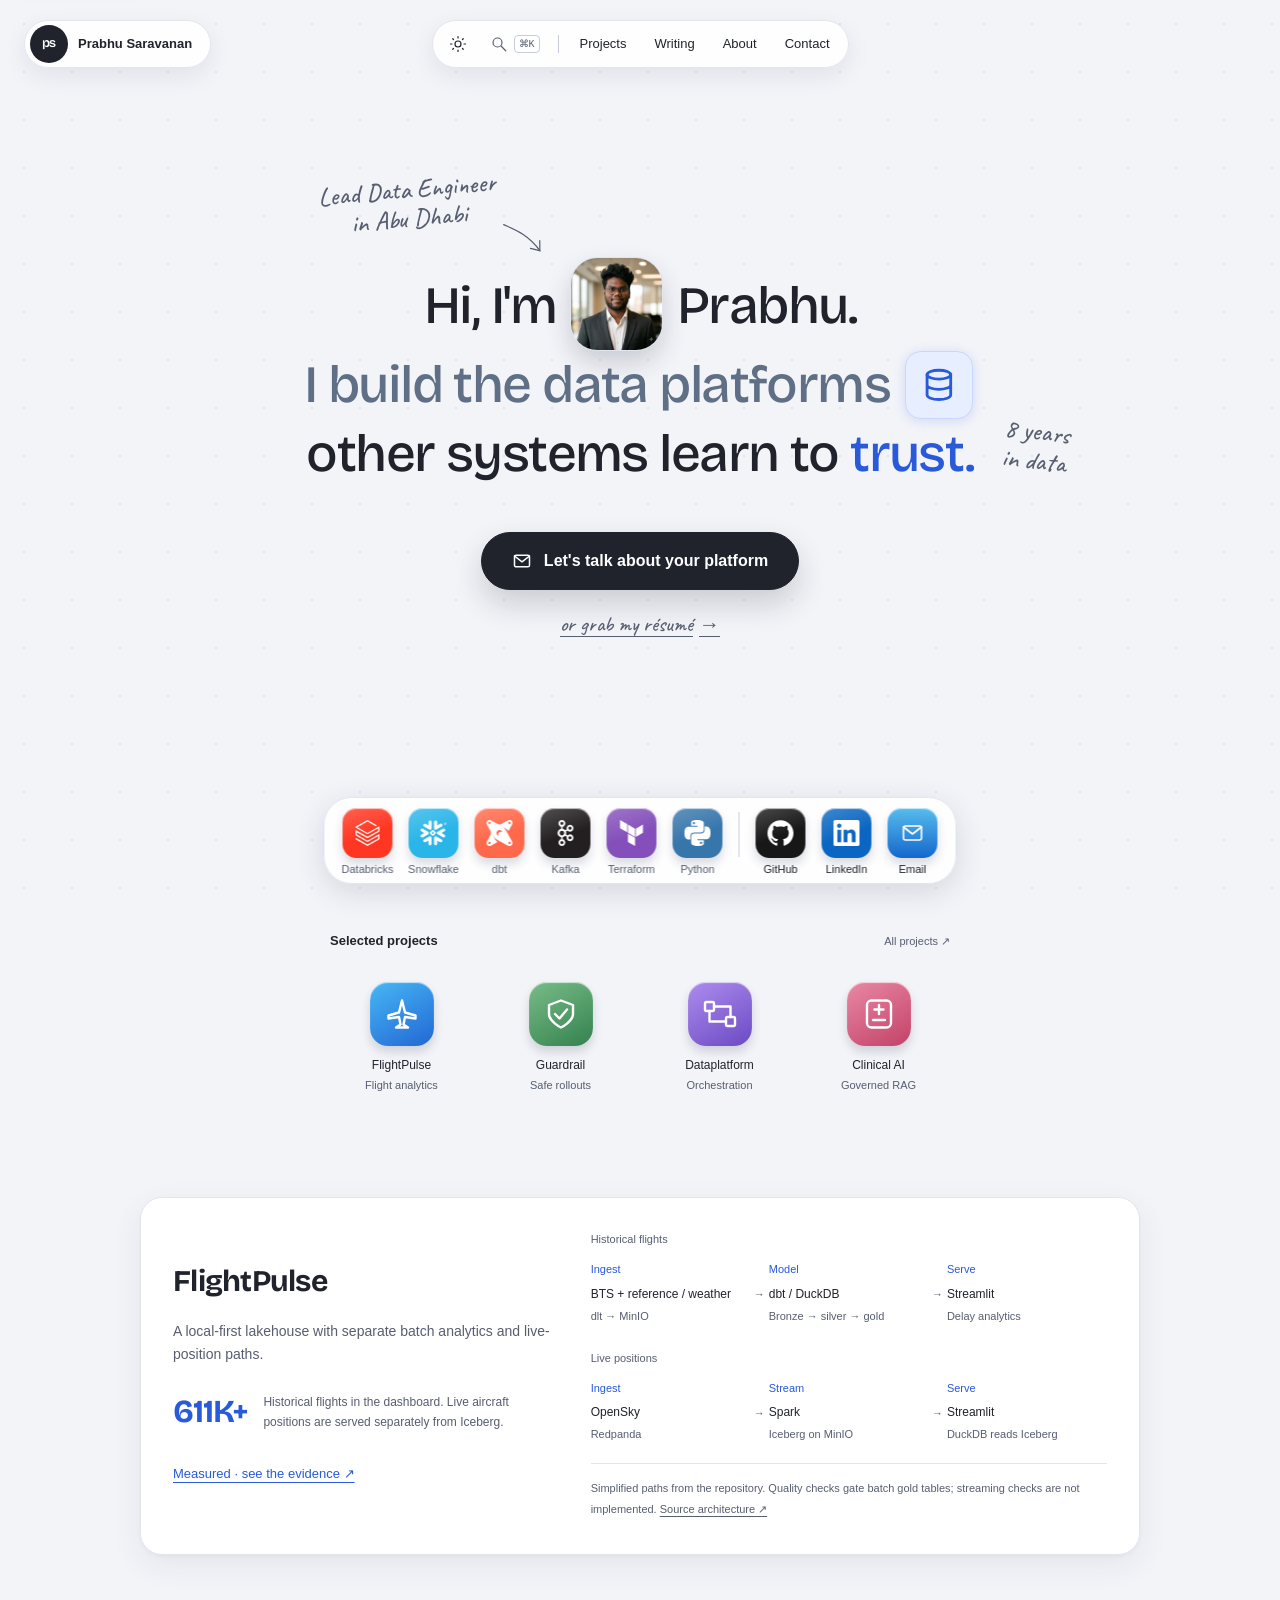
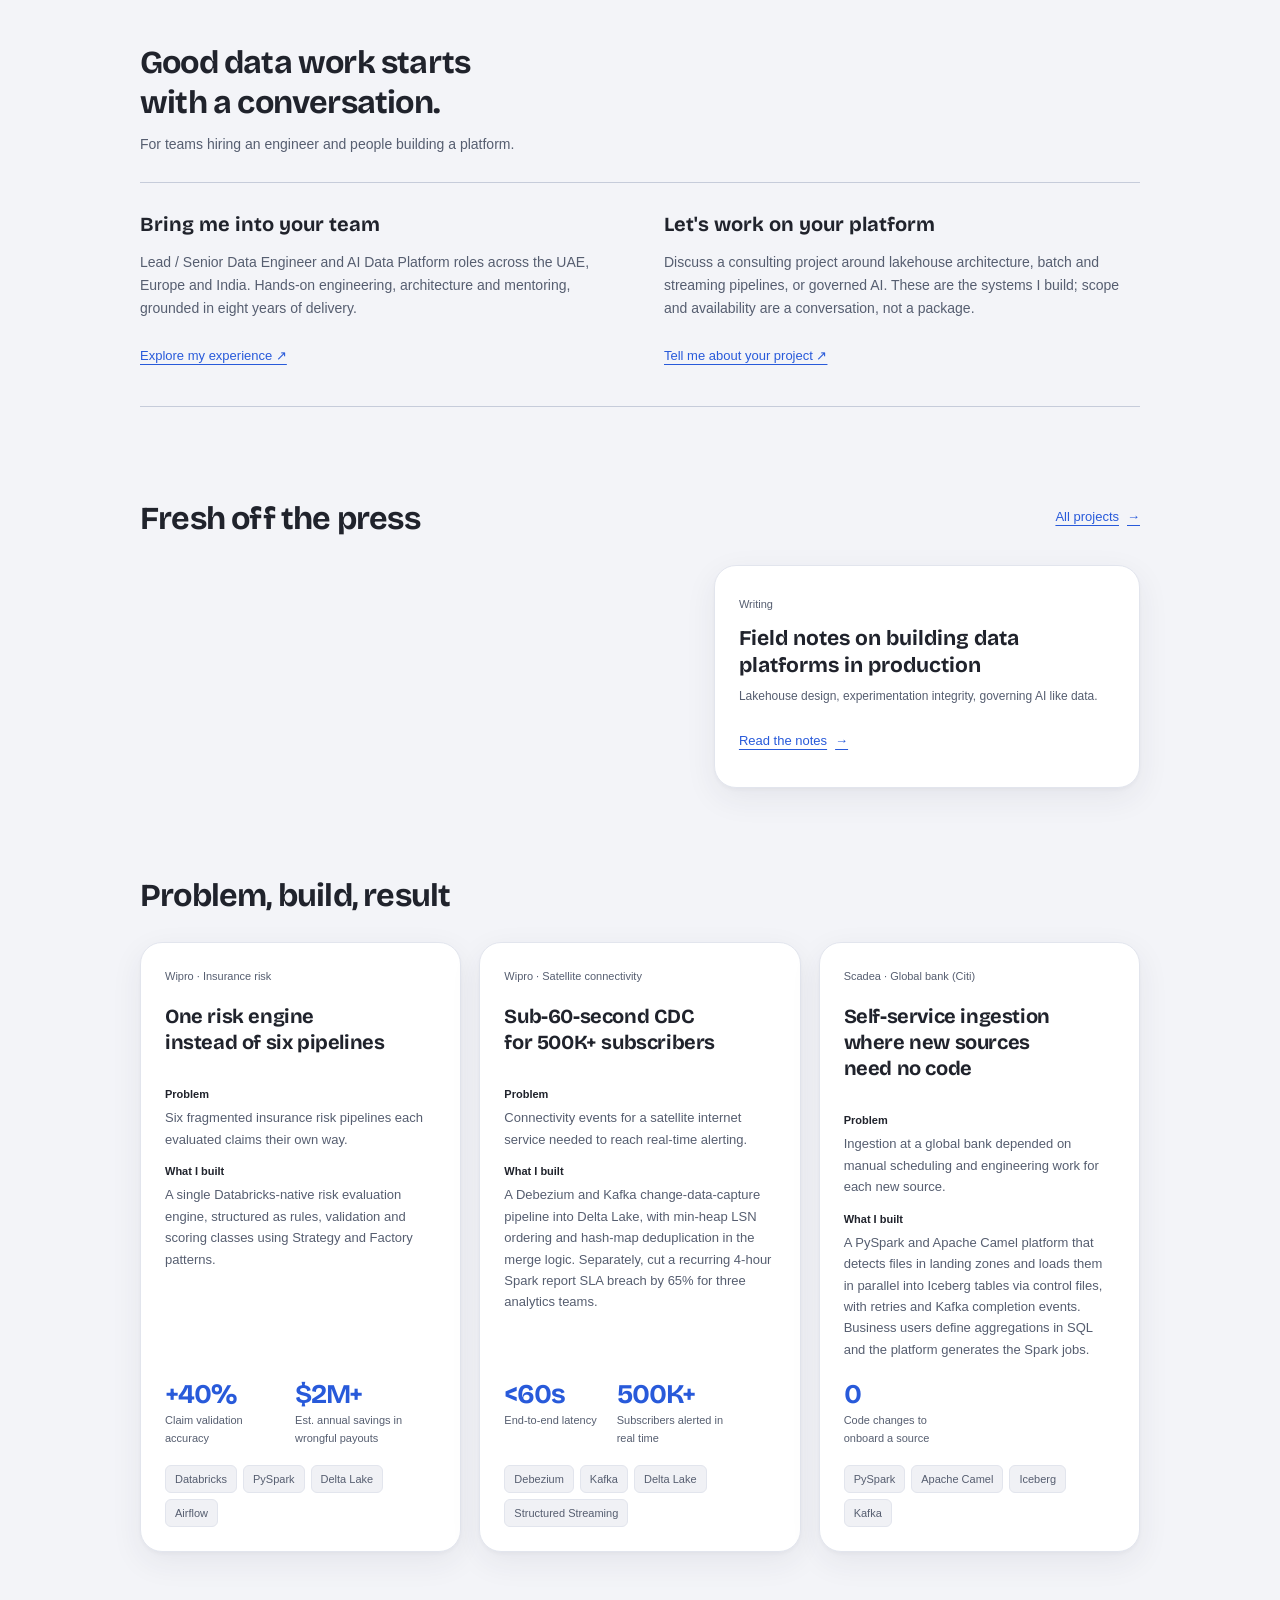
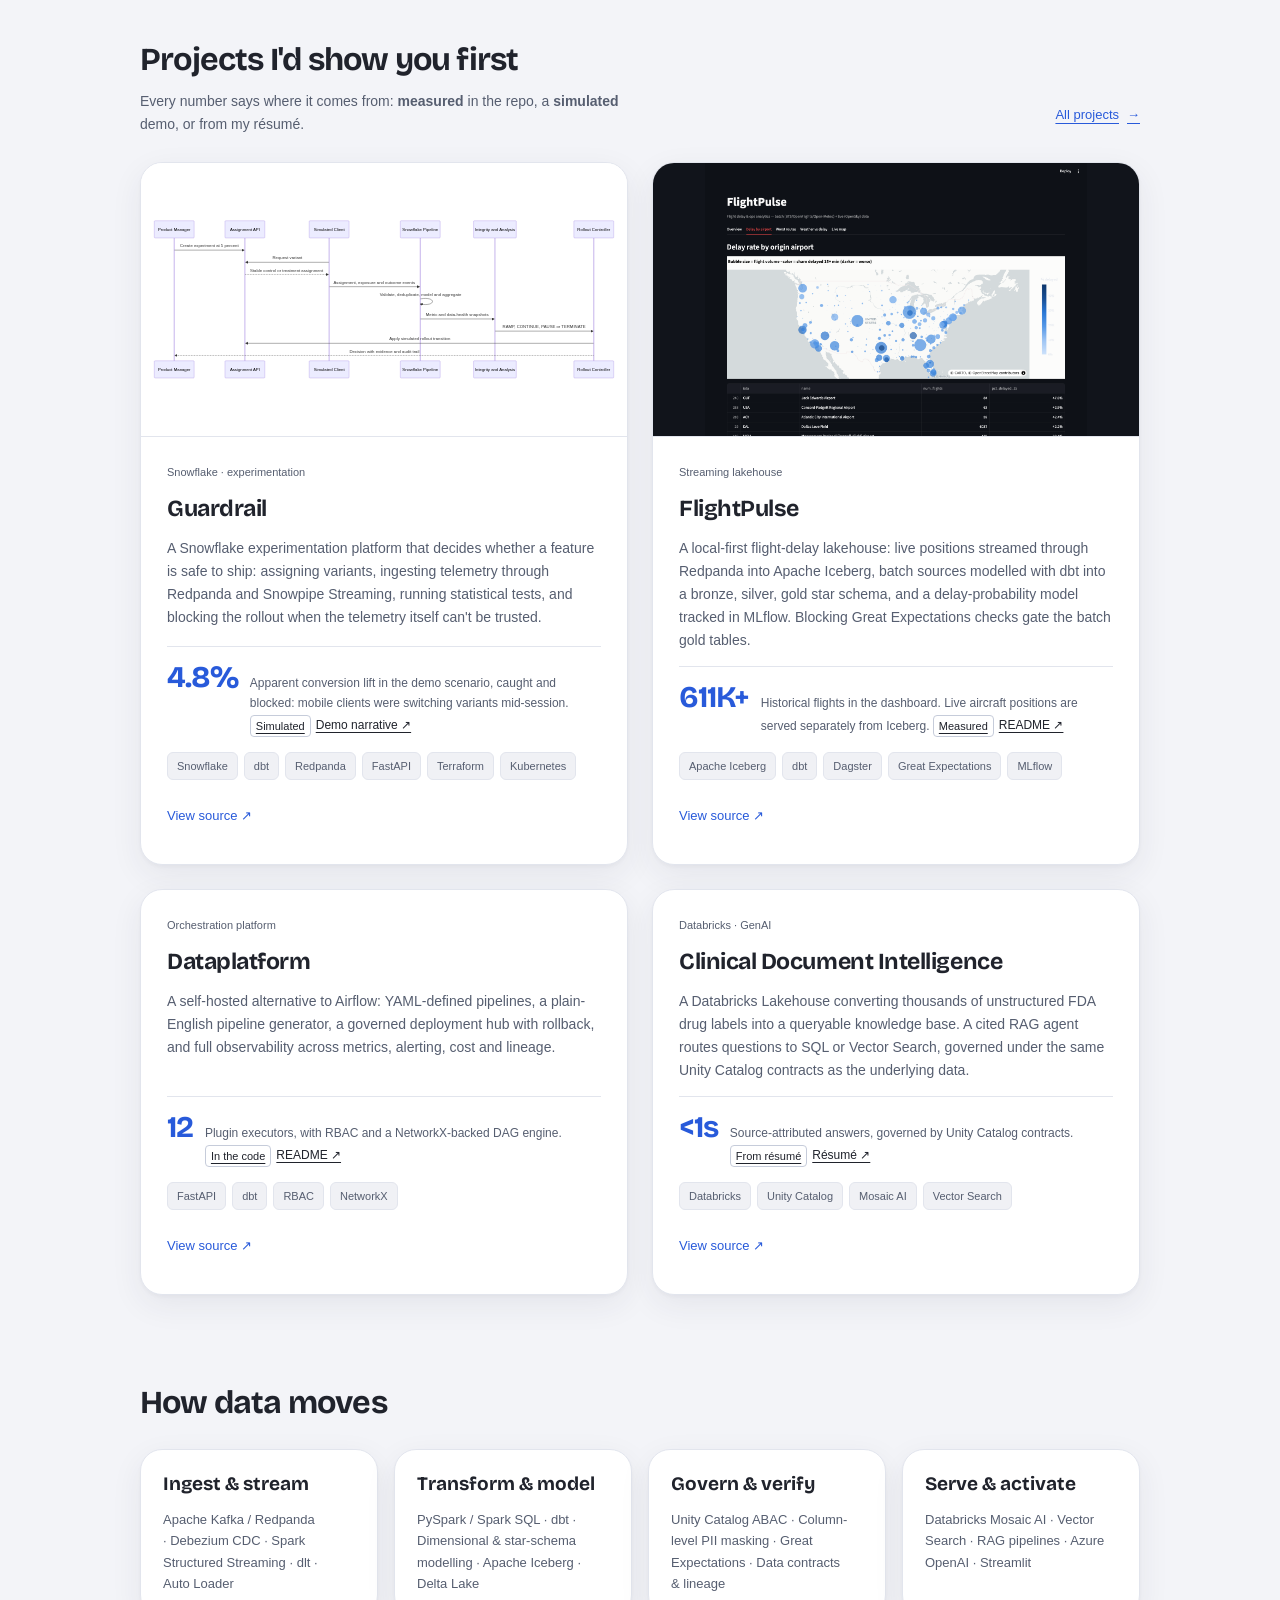
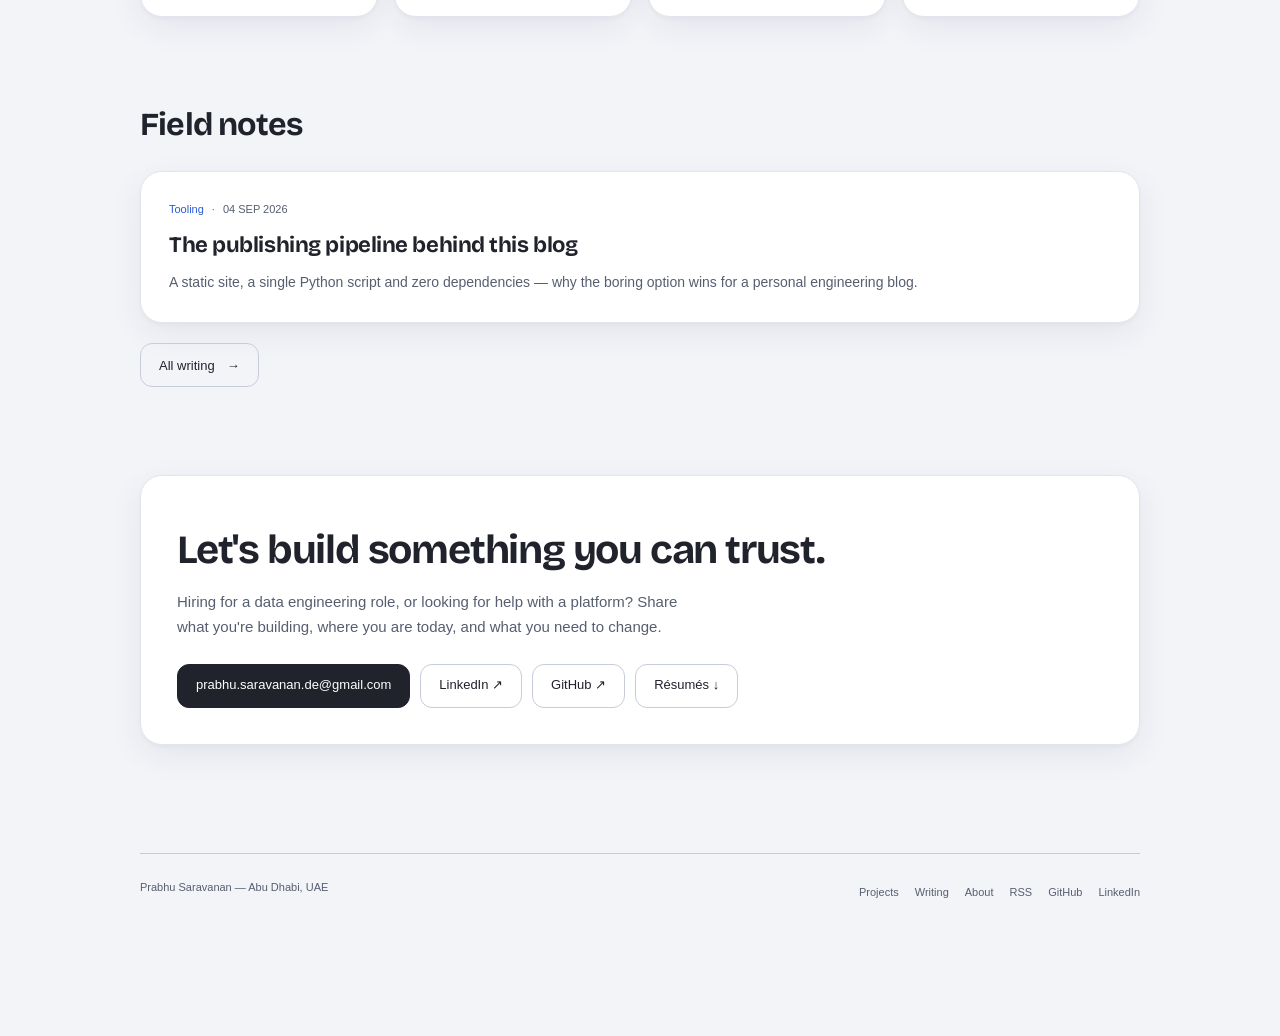
==== commit 5d17544d: "Redesign hero and dock, self-host fonts, fix accessibility audit findings - Home hero: a statement h" ====
--- a/index.html
+++ b/index.html
@@ -4,7 +4,7 @@
 <meta charset="UTF-8">
 <meta name="viewport" content="width=device-width, initial-scale=1.0">
 <title>Prabhu Saravanan — Lead Data Engineer</title>
-<meta name="description" content="Lead Data Engineer building data and AI platforms — Databricks, Snowflake, Kafka, dbt, and Unity Catalog governance.">
+<meta name="description" content="Prabhu Saravanan, Lead Data Engineer. Explore data platforms, streaming systems and governed AI projects. Get in touch about engineering roles or consulting projects.">
 <link rel="canonical" href="https://saravanaprabhu1398-afk.github.io/">
 <meta name="author" content="Prabhu Saravanan">
 
@@ -20,36 +20,44 @@
 <meta name="twitter:title" content="Prabhu Saravanan — Lead Data Engineer">
 <meta name="twitter:description" content="I build the data platforms other systems learn to trust.">
 <meta name="twitter:image" content="https://saravanaprabhu1398-afk.github.io/assets/og-image.png">
-<meta name="theme-color" content="#0a0a0c">
+<meta name="theme-color" content="#f3f4f8">
 
 <script type="application/ld+json">
 {"@context":"https://schema.org","@type":"Person","name":"Prabhu Saravanan","jobTitle":"Lead Data Engineer","url":"https://saravanaprabhu1398-afk.github.io/","image":"https://saravanaprabhu1398-afk.github.io/assets/prabhu.jpg","sameAs":["https://www.linkedin.com/in/prabhu-saravanan-a53317226","https://github.com/saravanaprabhu1398-afk"],"knowsAbout":["Data engineering","Databricks","Snowflake","Apache Kafka","dbt","Apache Spark","Unity Catalog","Apache Iceberg"]}
 </script>
-<link rel="icon" href="data:image/svg+xml,%3Csvg xmlns='http://www.w3.org/2000/svg' viewBox='0 0 32 32'%3E%3Crect width='32' height='32' rx='8' fill='%230a0a0c'/%3E%3Ccircle cx='16' cy='16' r='7' fill='%23b8f35b'/%3E%3C/svg%3E">
 <link rel="alternate" type="application/rss+xml" title="Prabhu Saravanan — Writing" href="/feed.xml">
-<link rel="preconnect" href="https://fonts.googleapis.com">
-<link rel="preconnect" href="https://fonts.gstatic.com" crossorigin>
-<link href="https://fonts.googleapis.com/css2?family=Bricolage+Grotesque:opsz,wght@12..96,500..800&family=Inter:wght@400;500;600&family=JetBrains+Mono:wght@400;500&display=swap" rel="stylesheet">
-<link rel="stylesheet" href="/site.css?v=4">
+<link rel="stylesheet" href="/site.css?v=15">
+<link rel="icon" href="data:image/svg+xml,%3Csvg xmlns='http://www.w3.org/2000/svg' viewBox='0 0 32 32'%3E%3Crect width='32' height='32' rx='16' fill='%2320232c'/%3E%3Ctext x='16' y='21' font-family='Helvetica,Arial,sans-serif' font-size='14' font-weight='700' fill='%23ffffff' text-anchor='middle'%3Eps%3C/text%3E%3C/svg%3E">
+<link rel="preload" href="/assets/fonts/bricolage-grotesque-latin-wght.woff2" as="font" type="font/woff2" crossorigin>
+<link rel="preload" href="/assets/fonts/caveat-latin-wght.woff2" as="font" type="font/woff2" crossorigin>
+<script src="/theme.js?v=15"></script>
 </head>
-<body>
+<body class="home">
+<!--
+THESIS: A personal workspace for exploring real engineering work, not a sales dashboard.
+OWN-WORLD: Cool light desktop, soft white windows, original colored app icons, system typography; optional dark appearance.
+STORY: Meet Prabhu, open a project, inspect evidence, discuss a role or a consulting engagement.
+FIRST VIEWPORT: Compact profile window and work-together note above eight labeled apps; a persistent dock anchors navigation.
+FORM: User-pinned OS-inspired portfolio. All copy, project evidence, icons and code are original to this site.
+-->
 <!--SHARED:NAV-->
 <a href="#top" class="skip-link">Skip to content</a>
 <header class="nav">
+  <a href="/" class="brand"><span class="brand-mark" aria-hidden="true">ps</span><span class="brand-name">Prabhu Saravanan</span></a>
   <div class="nav-bar">
-    <a href="/" class="brand"><i aria-hidden="true"></i>Prabhu Saravanan</a>
-    <nav class="nav-links" id="navLinks" aria-label="Main"><a href="/" aria-current="page">Home</a><a href="/projects/">Projects</a><a href="/blog/">Writing</a><a href="/about/">About</a><a href="/#contact">Contact</a></nav>
     <div class="nav-tools">
-      <button class="search-btn" data-open-search aria-label="Search the site"><span>Search</span><kbd>⌘K</kbd><svg width="16" height="16" viewBox="0 0 24 24" fill="none" stroke="currentColor" stroke-width="2" aria-hidden="true" class="search-ico"><circle cx="11" cy="11" r="7"/><path d="m20 20-3.5-3.5"/></svg></button>
-      <a class="nav-cta" href="/#contact">Hire me</a>
-      <button class="menu-btn" id="menuBtn" aria-label="Menu" aria-expanded="false" aria-controls="navLinks"><span></span></button>
-    </div>
+      <button class="theme-toggle" type="button" aria-label="Use dark appearance" aria-pressed="false"><svg viewBox="0 0 24 24" fill="none" stroke="currentColor" stroke-width="1.6" stroke-linecap="round" stroke-linejoin="round" aria-hidden="true"><circle cx="12" cy="12" r="4"/><path d="M12 2v2m0 16v2M2 12h2m16 0h2M5 5l1 1m12 12 1 1M5 19l1-1M18 6l1-1"/></svg></button>
+      <button class="search-btn" data-open-search aria-label="Search the site" aria-keyshortcuts="Meta+K Control+K"><svg viewBox="0 0 24 24" fill="none" stroke="currentColor" stroke-width="1.6" stroke-linecap="round" stroke-linejoin="round" aria-hidden="true"><circle cx="10" cy="10" r="6"/><path d="m15 15 6 6"/></svg><kbd class="kbd-shortcut" aria-hidden="true"></kbd></button>
+    </div>
+    <span class="nav-sep" aria-hidden="true"></span>
+    <nav class="nav-links" id="navLinks" aria-label="Main"><a href="/projects/">Projects</a><a href="/blog/">Writing</a><a href="/about/">About</a><a href="/#contact">Contact</a></nav>
+    <button class="menu-btn" id="menuBtn" aria-label="Menu" aria-expanded="false" aria-controls="navLinks"><span></span></button>
   </div>
 </header>
 <dialog class="palette" id="palette" aria-labelledby="searchTitle">
   <div class="palette-box">
     <div class="palette-heading"><h2 id="searchTitle">Find something</h2><button type="button" class="palette-close" aria-label="Close search">Close <kbd>Esc</kbd></button></div>
-    <input type="search" placeholder="Projects, experience, résumés…" aria-label="Search the site" aria-describedby="searchStatus" autocomplete="off">
+    <input type="search" id="searchInput" name="q" placeholder="Projects, experience, résumés…" aria-label="Search the site" aria-describedby="searchStatus" autocomplete="off">
     <p class="search-status" id="searchStatus" role="status"></p>
     <ul aria-label="Search results"></ul>
     <div class="palette-hint">↑↓ to move · ↵ to open · esc to close</div>
@@ -60,46 +68,93 @@
 <main id="top">
 
   <!-- ============ HERO ============ -->
-  <section class="hero">
-    <div class="wrap hero-grid">
-      <div>
-        <div class="hero-intro">
-          <p class="hero-role">Lead Data Engineer · Abu Dhabi, UAE</p>
-          <span class="eyebrow"><span class="dot"></span>Open to roles · UAE · Europe · India</span>
-        </div>
-        <h1>I build the data platforms other systems learn to <em>trust.</em></h1>
-        <p class="hero-sub">8 years across aviation, insurance, telecom, consumer goods, e-commerce and healthcare. Databricks Certified.</p>
-        <div class="hero-cta">
-          <a class="btn primary" href="#contact">Get in touch <span aria-hidden="true">↗</span></a>
-          <a class="btn" href="/about/#resumes">Download résumé ↓</a>
-        </div>
-        <div class="hero-socials" aria-label="Social profiles">
-          <a href="https://www.linkedin.com/in/prabhu-saravanan-a53317226" target="_blank" rel="noopener">LinkedIn ↗</a>
-          <a href="https://github.com/saravanaprabhu1398-afk" target="_blank" rel="noopener">GitHub ↗</a>
-        </div>
-      </div>
-      <figure class="portrait">
-        <img src="/assets/prabhu.jpg?v=2" width="800" height="800" alt="Prabhu Saravanan"
-             onerror="this.closest('.portrait').remove()">
-      </figure>
-    </div>
-
-    <div class="wrap">
-      <div class="tiles" data-reveal>
-        <a class="tile" href="/about/#experience"><span class="num">8 yrs</span><span class="lab">Building production data platforms</span></a>
-        <a class="tile" href="#case-studies"><span class="num">$2M+</span><span class="lab">Est. annual savings from one risk engine</span></a>
-        <a class="tile" href="#case-studies"><span class="num">&lt;60s</span><span class="lab">CDC latency for 500K+ subscribers</span></a>
-        <a class="tile" href="/about/#certs"><span class="num">5</span><span class="lab">Certifications, Databricks Professional included</span></a>
-      </div>
-      <p class="tiles-note">Career numbers are from my résumé. Project numbers below say whether they're measured or simulated.</p>
-    </div>
+  <section class="desktop" aria-label="Introduction">
+    <div class="stage">
+      <div class="statement-wrap">
+        <p class="scribble scribble-role">Lead Data Engineer<br>in Abu Dhabi<svg class="scribble-arrow" viewBox="0 0 60 50" fill="none" stroke="currentColor" stroke-width="1.6" stroke-linecap="round" aria-hidden="true"><path d="M6 4c10 6 30 14 44 38"/><path d="M38 38l12 4 1-13"/></svg></p>
+        <h1 class="statement">
+          <span class="line">Hi, I'm <span class="face"><img class="profile-photo" src="/assets/prabhu.jpg?v=2" width="96" height="96" alt=""></span> Prabhu.</span>
+          <span class="line line-soft">I build the data platforms <button type="button" class="chip" aria-label="My core stack: Databricks, Snowflake, dbt, Kafka, Terraform and Python"><svg class="chip-icon" aria-hidden="true" viewBox="0 0 24 24" fill="none" stroke="currentColor" stroke-width="1.8" stroke-linecap="round" stroke-linejoin="round"><ellipse cx="12" cy="5.5" rx="7.5" ry="2.8"/><path d="M4.5 5.5v6.5c0 1.6 3.4 2.8 7.5 2.8s7.5-1.2 7.5-2.8V5.5M4.5 12v6.5c0 1.6 3.4 2.8 7.5 2.8s7.5-1.2 7.5-2.8V12"/></svg><!--STACK:ORBIT:START-->
+<span class="orbit" aria-hidden="true"><span class="ring r1"><span class="bubble" style="--a:0deg"><span class="bubble-tile" style="--brand:#FF3621"><svg viewBox="0 0 24 24" fill="currentColor" aria-hidden="true"><path d="M.95 14.184L12 20.403l9.919-5.55v2.21L12 22.662l-10.484-5.96-.565.308v.77L12 24l11.05-6.218v-4.317l-.515-.309L12 19.118l-9.867-5.653v-2.21L12 16.805l11.05-6.218V6.32l-.515-.308L12 11.974 2.647 6.681 12 1.388l7.76 4.368.668-.411v-.566L12 0 .95 6.27v.72L12 13.207l9.919-5.55v2.26L12 15.52 1.516 9.56l-.565.308Z"/></svg></span></span><span class="bubble" style="--a:180deg"><span class="bubble-tile" style="--brand:#29B5E8"><svg viewBox="0 0 24 24" fill="currentColor" aria-hidden="true"><path d="M24 3.459c0 .646-.418 1.18-1.141 1.18-.723 0-1.142-.534-1.142-1.18 0-.647.419-1.18 1.142-1.18.723 0 1.141.533 1.141 1.18zm-.228 0c0-.533-.38-.951-.913-.951s-.913.38-.913.95c0 .533.38.952.913.952.57 0 .913-.419.913-.951zm-1.37-.533h.495c.266 0 .456.152.456.38 0 .153-.076.229-.19.305l.19.266v.038h-.266l-.19-.266h-.229v.266h-.266zm.495.228h-.229v.267h.229c.114 0 .152-.038.152-.114.038-.077-.038-.153-.152-.153zM7.602 12.4c.038-.151.076-.304.076-.456 0-.114-.038-.228-.038-.342-.114-.343-.304-.647-.646-.838l-4.87-2.777c-.685-.38-1.56-.152-1.94.533-.381.685-.153 1.56.532 1.94l2.701 1.56-2.701 1.56c-.685.38-.913 1.256-.533 1.94.38.685 1.256.914 1.94.533l4.832-2.777c.343-.267.571-.533.647-.876zm1.332 2.626c-.266-.038-.57.038-.837.19l-4.832 2.777c-.685.38-.913 1.256-.532 1.94.38.686 1.255.914 1.94.533l2.701-1.56v3.12c0 .8.647 1.408 1.446 1.408.799 0 1.407-.647 1.407-1.408v-5.592c0-.761-.57-1.37-1.293-1.408zm4.946-6.088c.266.038.57-.038.837-.19l4.832-2.777c.685-.38.913-1.256.532-1.94-.38-.686-1.255-.914-1.94-.533l-2.701 1.56V1.975c0-.799-.647-1.408-1.446-1.408-.799 0-1.446.609-1.446 1.408V7.53c0 .76.609 1.37 1.332 1.407zM3.265 5.97l4.832 2.777c.266.152.533.19.837.19.723-.038 1.331-.684 1.331-1.407V1.975c0-.799-.646-1.408-1.407-1.408-.799 0-1.446.647-1.446 1.408v3.12l-2.701-1.56c-.685-.38-1.56-.152-1.94.533-.419.646-.19 1.521.494 1.902zm9.093 6.011a.412.412 0 00-.114-.266l-.57-.571a.346.346 0 00-.267-.114.412.412 0 00-.266.114l-.571.57a.411.411 0 00-.114.267c0 .076.038.19.114.267l.57.57a.345.345 0 00.267.114c.076 0 .19-.038.266-.114l.571-.57a.412.412 0 00.114-.267zm1.598.533L11.94 14.53c-.039.038-.153.114-.229.114h-.608a.411.411 0 01-.267-.114L8.82 12.514a.408.408 0 01-.076-.229v-.608c0-.076.038-.19.114-.267l2.016-2.016a.41.41 0 01.267-.114h.608a.41.41 0 01.267.114l2.016 2.016a.347.347 0 01.114.267v.608c-.076.077-.114.19-.19.229zm5.593 5.44l-4.832-2.777c-.266-.152-.57-.19-.837-.152-.723.038-1.332.684-1.332 1.408v5.554c0 .8.647 1.408 1.408 1.408.799 0 1.446-.647 1.446-1.408v-3.12l2.7 1.56c.686.38 1.561.152 1.941-.533.419-.646.19-1.521-.494-1.94zm2.549-7.533l-2.701 1.56 2.7 1.56c.686.38.914 1.256.533 1.94-.38.685-1.255.913-1.94.533l-4.832-2.778a1.644 1.644 0 01-.647-.798c-.037-.153-.076-.305-.076-.457 0-.114.039-.228.039-.342.114-.343.342-.647.646-.837l4.832-2.778c.685-.38 1.56-.152 1.94.533.457.609.19 1.484-.494 1.864"/></svg></span></span></span><span class="ring r2"><span class="bubble" style="--a:60deg"><span class="bubble-tile" style="--brand:#FF694B"><svg viewBox="0 0 24 24" fill="currentColor" aria-hidden="true"><path d="M17.9004 9.3763a8.1488 8.1488 0 0 0-3.0421-3.1206l1.7708.8385a10.2874 10.2874 0 0 1 3.74 3.0007l3.234-5.9295a2.8546 2.8546 0 0 0-.0611-2.9604C22.7566.0371 21.2112-.3409 19.9754.3327l-5.8749 3.2101a4.3612 4.3612 0 0 1-4.1761 0L4.1769.408a2.8545 2.8545 0 0 0-2.9592.0632c-1.1673.7853-1.5452 2.33-.8723 3.5655L3.55 9.9106a4.3612 4.3612 0 0 1 0 4.1772l-3.1272 5.743a2.86 2.86 0 0 0 .085 2.9974c.794 1.1438 2.3225 1.5054 3.5448.8385l6.0581-3.3049a10.2877 10.2877 0 0 1-3.0051-3.7454l-.8374-1.7708a8.148 8.148 0 0 0 3.1206 3.0421l10.5832 5.779c1.2213.666 2.7481.3055 3.5426-.8363a2.8699 2.8699 0 0 0 .0796-3.0018L17.9004 9.3763zm3.3801-7.7351c.6022 0 1.0904.4882 1.0904 1.0904s-.4882 1.0904-1.0904 1.0904-1.0904-.4882-1.0904-1.0904.4882-1.0904 1.0904-1.0904zM2.7442 3.822c-.6022 0-1.0904-.4882-1.0904-1.0904s.4882-1.0904 1.0904-1.0904 1.0904.4882 1.0904 1.0904S3.3464 3.822 2.7442 3.822zm0 18.5363c-.6022 0-1.0904-.4882-1.0904-1.0904 0-.6022.4882-1.0904 1.0904-1.0904s1.0904.4882 1.0904 1.0904c0 .6022-.4882 1.0904-1.0904 1.0904zm10.3585-11.4489c-1.2008-.0035-2.177.9672-2.1805 2.1679a2.1738 2.1738 0 0 0 .7052 1.6091c-1.4872-.2091-2.5234-1.5843-2.3142-3.0716.2091-1.4872 1.5843-2.5234 3.0716-2.3142a2.7194 2.7194 0 0 1 2.3142 2.3142 2.1623 2.1623 0 0 0-1.5963-.7054zm8.1778 11.4489c-.6022 0-1.0904-.4882-1.0904-1.0904 0-.6022.4882-1.0904 1.0904-1.0904s1.0904.4882 1.0904 1.0904c0 .6022-.4882 1.0904-1.0904 1.0904z"/></svg></span></span><span class="bubble" style="--a:240deg"><span class="bubble-tile" style="--brand:#231F20"><svg viewBox="0 0 24 24" fill="currentColor" aria-hidden="true"><path d="M9.71 2.136a1.43 1.43 0 0 0-2.047 0h-.007a1.48 1.48 0 0 0-.421 1.042c0 .41.161.777.422 1.039l.007.007c.257.264.616.426 1.019.426.404 0 .766-.162 1.027-.426l.003-.007c.261-.262.421-.629.421-1.039 0-.408-.159-.777-.421-1.042H9.71zM8.683 22.295c.404 0 .766-.167 1.027-.429l.003-.008c.261-.261.421-.631.421-1.036 0-.41-.159-.778-.421-1.044H9.71a1.42 1.42 0 0 0-1.027-.432 1.4 1.4 0 0 0-1.02.432h-.007c-.26.266-.422.634-.422 1.044 0 .406.161.775.422 1.036l.007.008c.258.262.617.429 1.02.429zm7.89-4.462c.359-.096.683-.33.882-.684l.027-.052a1.47 1.47 0 0 0 .114-1.067 1.454 1.454 0 0 0-.675-.896l-.021-.014a1.425 1.425 0 0 0-1.078-.132c-.36.091-.684.335-.881.686-.2.349-.241.75-.146 1.119.099.363.33.691.675.896h.002c.346.203.737.239 1.101.144zm-6.405-7.342a2.083 2.083 0 0 0-1.485-.627c-.58 0-1.103.242-1.482.627-.378.385-.612.916-.612 1.507s.233 1.124.612 1.514a2.08 2.08 0 0 0 2.967 0c.379-.39.612-.923.612-1.514s-.233-1.122-.612-1.507zm-.835-2.51c.843.141 1.6.552 2.178 1.144h.004c.092.093.182.196.265.299l1.446-.851a3.176 3.176 0 0 1-.047-1.808 3.149 3.149 0 0 1 1.456-1.926l.025-.016a3.062 3.062 0 0 1 2.345-.306c.77.21 1.465.721 1.898 1.482v.002c.431.757.518 1.626.313 2.408a3.145 3.145 0 0 1-1.456 1.928l-.198.118h-.02a3.095 3.095 0 0 1-2.154.201 3.127 3.127 0 0 1-1.514-.944l-1.444.848a4.162 4.162 0 0 1 0 2.879l1.444.846c.413-.47.939-.789 1.514-.944a3.041 3.041 0 0 1 2.371.319l.048.023v.002a3.17 3.17 0 0 1 1.408 1.906 3.215 3.215 0 0 1-.313 2.405l-.026.053-.003-.005a3.147 3.147 0 0 1-1.867 1.436 3.096 3.096 0 0 1-2.371-.318v-.006a3.156 3.156 0 0 1-1.456-1.927 3.175 3.175 0 0 1 .047-1.805l-1.446-.848a3.905 3.905 0 0 1-.265.294l-.004.005a3.938 3.938 0 0 1-2.178 1.138v1.699a3.09 3.09 0 0 1 1.56.862l.002.004c.565.572.914 1.368.914 2.243 0 .873-.35 1.664-.914 2.239l-.002.009a3.1 3.1 0 0 1-2.21.931 3.1 3.1 0 0 1-2.206-.93h-.002v-.009a3.186 3.186 0 0 1-.916-2.239c0-.875.35-1.672.916-2.243v-.004h.002a3.1 3.1 0 0 1 1.558-.862v-1.699a3.926 3.926 0 0 1-2.176-1.138l-.006-.005a4.098 4.098 0 0 1-1.173-2.874c0-1.122.452-2.136 1.173-2.872h.006a3.947 3.947 0 0 1 2.176-1.144V6.289a3.137 3.137 0 0 1-1.558-.864h-.002v-.004a3.192 3.192 0 0 1-.916-2.243c0-.871.35-1.669.916-2.243l.002-.002A3.084 3.084 0 0 1 8.683 0c.861 0 1.641.355 2.21.932v.002h.002c.565.574.914 1.372.914 2.243 0 .876-.35 1.667-.914 2.243l-.002.005a3.142 3.142 0 0 1-1.56.864v1.692zm8.121-1.129l-.012-.019a1.452 1.452 0 0 0-.87-.668 1.43 1.43 0 0 0-1.103.146h.002c-.347.2-.58.529-.677.896-.095.365-.054.768.146 1.119l.007.009c.2.347.519.579.874.673.357.103.755.059 1.098-.144l.019-.009a1.47 1.47 0 0 0 .657-.885 1.493 1.493 0 0 0-.141-1.118"/></svg></span></span></span><span class="ring r3"><span class="bubble" style="--a:120deg"><span class="bubble-tile" style="--brand:#844FBA"><svg viewBox="0 0 24 24" fill="currentColor" aria-hidden="true"><path d="M1.44 0v7.575l6.561 3.79V3.787zm21.12 4.227l-6.561 3.791v7.574l6.56-3.787zM8.72 4.23v7.575l6.561 3.787V8.018zm0 8.405v7.575L15.28 24v-7.578z"/></svg></span></span><span class="bubble" style="--a:300deg"><span class="bubble-tile" style="--brand:#3776AB"><svg viewBox="0 0 24 24" fill="currentColor" aria-hidden="true"><path d="M14.25.18l.9.2.73.26.59.3.45.32.34.34.25.34.16.33.1.3.04.26.02.2-.01.13V8.5l-.05.63-.13.55-.21.46-.26.38-.3.31-.33.25-.35.19-.35.14-.33.1-.3.07-.26.04-.21.02H8.77l-.69.05-.59.14-.5.22-.41.27-.33.32-.27.35-.2.36-.15.37-.1.35-.07.32-.04.27-.02.21v3.06H3.17l-.21-.03-.28-.07-.32-.12-.35-.18-.36-.26-.36-.36-.35-.46-.32-.59-.28-.73-.21-.88-.14-1.05-.05-1.23.06-1.22.16-1.04.24-.87.32-.71.36-.57.4-.44.42-.33.42-.24.4-.16.36-.1.32-.05.24-.01h.16l.06.01h8.16v-.83H6.18l-.01-2.75-.02-.37.05-.34.11-.31.17-.28.25-.26.31-.23.38-.2.44-.18.51-.15.58-.12.64-.1.71-.06.77-.04.84-.02 1.27.05zm-6.3 1.98l-.23.33-.08.41.08.41.23.34.33.22.41.09.41-.09.33-.22.23-.34.08-.41-.08-.41-.23-.33-.33-.22-.41-.09-.41.09zm13.09 3.95l.28.06.32.12.35.18.36.27.36.35.35.47.32.59.28.73.21.88.14 1.04.05 1.23-.06 1.23-.16 1.04-.24.86-.32.71-.36.57-.4.45-.42.33-.42.24-.4.16-.36.09-.32.05-.24.02-.16-.01h-8.22v.82h5.84l.01 2.76.02.36-.05.34-.11.31-.17.29-.25.25-.31.24-.38.2-.44.17-.51.15-.58.13-.64.09-.71.07-.77.04-.84.01-1.27-.04-1.07-.14-.9-.2-.73-.25-.59-.3-.45-.33-.34-.34-.25-.34-.16-.33-.1-.3-.04-.25-.02-.2.01-.13v-5.34l.05-.64.13-.54.21-.46.26-.38.3-.32.33-.24.35-.2.35-.14.33-.1.3-.06.26-.04.21-.02.13-.01h5.84l.69-.05.59-.14.5-.21.41-.28.33-.32.27-.35.2-.36.15-.36.1-.35.07-.32.04-.28.02-.21V6.07h2.09l.14.01zm-6.47 14.25l-.23.33-.08.41.08.41.23.33.33.23.41.08.41-.08.33-.23.23-.33.08-.41-.08-.41-.23-.33-.33-.23-.41-.08-.41.08z"/></svg></span></span></span></span>
+      <!--STACK:ORBIT:END--></button></span>
+          <span class="line">other systems learn to <em>trust.</em></span>
+        </h1>
+        <p class="scribble scribble-years">8 years<br>in data</p>
+      </div>
+      <div class="hero-cta">
+        <a class="btn primary pill" href="#contact"><svg viewBox="0 0 24 24" fill="none" stroke="currentColor" stroke-width="1.8" stroke-linecap="round" stroke-linejoin="round" aria-hidden="true"><rect x="3" y="5" width="18" height="14" rx="2"/><path d="m3 6 9 7 9-7"/></svg>Let's talk about your platform</a>
+        <a class="scribble-link" href="/about/#resumes">or grab my résumé <span aria-hidden="true">→</span></a>
+      </div>
+    </div>
+    <!--PROJECTS:LAUNCHER:START-->
+<div class="launcher"><div class="launcher-heading"><h2>Selected projects</h2><a href="/projects/">All projects &#8599;</a></div><div class="app-grid"><a class="app" href="/projects/#project-flightpulse" data-preview="preview-flightpulse">
+          <span class="app-icon app-plane"><svg viewBox="0 0 24 24" fill="none" stroke="currentColor" stroke-width="1.6" stroke-linecap="round" stroke-linejoin="round" aria-hidden="true"><path d="m3 13 7-2 2-8 2 8 7 2v2l-7-1-1 5 3 2H8l3-2-1-5-7 1Z"/></svg></span><strong>FlightPulse</strong><small>Flight analytics</small></a><a class="app" href="/projects/#project-guardrail" data-preview="preview-guardrail">
+          <span class="app-icon app-shield"><svg viewBox="0 0 24 24" fill="none" stroke="currentColor" stroke-width="1.6" stroke-linecap="round" stroke-linejoin="round" aria-hidden="true"><path d="m12 3 8 3v6c0 5-8 9-8 9s-8-4-8-9V6Z"/><path d="m8 12 3 3 5-6"/></svg></span><strong>Guardrail</strong><small>Safe rollouts</small></a><a class="app" href="/projects/#project-dataplatform" data-preview="preview-dataplatform">
+          <span class="app-icon app-pipeline"><svg viewBox="0 0 24 24" fill="none" stroke="currentColor" stroke-width="1.6" stroke-linecap="round" stroke-linejoin="round" aria-hidden="true"><rect x="2" y="4" width="6" height="6" rx="1"/><rect x="16" y="14" width="6" height="6" rx="1"/><path d="M5 10v7h11M8 7h11v7"/></svg></span><strong>Dataplatform</strong><small>Orchestration</small></a><a class="app" href="/projects/#project-clinical-document-intelligence" data-preview="preview-clinical-document-intelligence">
+          <span class="app-icon app-clinical"><svg viewBox="0 0 24 24" fill="none" stroke="currentColor" stroke-width="1.6" stroke-linecap="round" stroke-linejoin="round" aria-hidden="true"><rect x="4" y="3" width="16" height="18" rx="3"/><path d="M9 9h6M12 6v6M8 16h8"/></svg></span><strong>Clinical AI</strong><small>Governed RAG</small></a></div></div><dialog class="project-preview" id="preview-flightpulse" aria-label="FlightPulse project preview">
+          <div class="preview-window"><div class="window-bar"><span>FlightPulse</span>
+          <button type="button" data-close-preview aria-label="Close FlightPulse preview">Close <kbd>Esc</kbd></button></div>
+                <article class="card project" data-tags="lakehouse streaming ai" data-reveal>
+        <div class="project-img"><img src="/assets/02_delay_by_airport.png" alt="FlightPulse dashboard: delay rate by origin airport, shown as a bubble map" loading="lazy"></div>
+        <div class="project-body">
+          <span class="badge">Streaming lakehouse</span>
+          <h3>FlightPulse</h3>
+          <p>A local-first flight-delay lakehouse: live positions streamed through Redpanda into Apache Iceberg, batch sources modelled with dbt into a bronze, silver, gold star schema, and a delay-probability model tracked in MLflow. Blocking Great Expectations checks gate the batch gold tables.</p>
+          <div class="metric"><b>611K+</b><span>Historical flights in the dashboard. Live aircraft positions are served separately from Iceberg. <a class="evidence" href="https://github.com/saravanaprabhu1398-afk/FlightPulse#opening-the-dashboard" target="_blank" rel="noopener"><b>Measured</b> README &#8599;</a></span></div>
+          <div class="tags"><span>Apache Iceberg</span><span>dbt</span><span>Dagster</span><span>Great Expectations</span><span>MLflow</span></div>
+          <div class="links"><a href="https://github.com/saravanaprabhu1398-afk/FlightPulse" target="_blank" rel="noopener">View source &#8599;</a></div>
+        </div>
+      </article>
+          <a class="preview-more" href="/projects/#project-flightpulse">Open in Projects &#8599;</a></div></dialog><dialog class="project-preview" id="preview-guardrail" aria-label="Guardrail project preview">
+          <div class="preview-window"><div class="window-bar"><span>Guardrail</span>
+          <button type="button" data-close-preview aria-label="Close Guardrail preview">Close <kbd>Esc</kbd></button></div>
+                <article class="card project" data-tags="warehouse streaming governance" data-reveal>
+        <div class="project-img"><img src="/assets/guardrail-decision-loop.svg" alt="Guardrail decision loop: assignment and exposure feed integrity checks, which gate the statistical result" loading="lazy"></div>
+        <div class="project-body">
+          <span class="badge">Snowflake · experimentation</span>
+          <h3>Guardrail</h3>
+          <p>A Snowflake experimentation platform that decides whether a feature is safe to ship: assigning variants, ingesting telemetry through Redpanda and Snowpipe Streaming, running statistical tests, and blocking the rollout when the telemetry itself can&#x27;t be trusted.</p>
+          <div class="metric"><b>4.8%</b><span>Apparent conversion lift in the demo scenario, caught and blocked: mobile clients were switching variants mid-session. <a class="evidence" href="https://github.com/saravanaprabhu1398-afk/Guardrail-Safe-Feature-Rollout-Platform#interview-narrative" target="_blank" rel="noopener"><b>Simulated</b> Demo narrative &#8599;</a></span></div>
+          <div class="tags"><span>Snowflake</span><span>dbt</span><span>Redpanda</span><span>FastAPI</span><span>Terraform</span><span>Kubernetes</span></div>
+          <div class="links"><a href="https://github.com/saravanaprabhu1398-afk/Guardrail-Safe-Feature-Rollout-Platform" target="_blank" rel="noopener">View source &#8599;</a></div>
+        </div>
+      </article>
+          <a class="preview-more" href="/projects/#project-guardrail">Open in Projects &#8599;</a></div></dialog><dialog class="project-preview" id="preview-dataplatform" aria-label="Dataplatform project preview">
+          <div class="preview-window"><div class="window-bar"><span>Dataplatform</span>
+          <button type="button" data-close-preview aria-label="Close Dataplatform preview">Close <kbd>Esc</kbd></button></div>
+                <article class="card project" data-tags="governance" data-reveal>
+
+        <div class="project-body">
+          <span class="badge">Orchestration platform</span>
+          <h3>Dataplatform</h3>
+          <p>A self-hosted alternative to Airflow: YAML-defined pipelines, a plain-English pipeline generator, a governed deployment hub with rollback, and full observability across metrics, alerting, cost and lineage.</p>
+          <div class="metric"><b>12</b><span>Plugin executors, with RBAC and a NetworkX-backed DAG engine. <a class="evidence" href="https://github.com/saravanaprabhu1398-afk/dataplatform-modern-dbt#readme" target="_blank" rel="noopener"><b>In the code</b> README &#8599;</a></span></div>
+          <div class="tags"><span>FastAPI</span><span>dbt</span><span>RBAC</span><span>NetworkX</span></div>
+          <div class="links"><a href="https://github.com/saravanaprabhu1398-afk/dataplatform-modern-dbt" target="_blank" rel="noopener">View source &#8599;</a></div>
+        </div>
+      </article>
+          <a class="preview-more" href="/projects/#project-dataplatform">Open in Projects &#8599;</a></div></dialog><dialog class="project-preview" id="preview-clinical-document-intelligence" aria-label="Clinical AI project preview">
+          <div class="preview-window"><div class="window-bar"><span>Clinical AI</span>
+          <button type="button" data-close-preview aria-label="Close Clinical AI preview">Close <kbd>Esc</kbd></button></div>
+                <article class="card project" data-tags="lakehouse ai governance" data-reveal>
+
+        <div class="project-body">
+          <span class="badge">Databricks · GenAI</span>
+          <h3>Clinical Document Intelligence</h3>
+          <p>A Databricks Lakehouse converting thousands of unstructured FDA drug labels into a queryable knowledge base. A cited RAG agent routes questions to SQL or Vector Search, governed under the same Unity Catalog contracts as the underlying data.</p>
+          <div class="metric"><b>&lt;1s</b><span>Source-attributed answers, governed by Unity Catalog contracts. <a class="evidence" href="/assets/Prabhu_Saravanan_Resume_UAE.pdf"><b>From résumé</b> Résumé &#8599;</a></span></div>
+          <div class="tags"><span>Databricks</span><span>Unity Catalog</span><span>Mosaic AI</span><span>Vector Search</span></div>
+          <div class="links"><a href="https://github.com/saravanaprabhu1398-afk/data-document-intelligence-platform" target="_blank" rel="noopener">View source &#8599;</a></div>
+        </div>
+      </article>
+          <a class="preview-more" href="/projects/#project-clinical-document-intelligence">Open in Projects &#8599;</a></div></dialog>
+      <!--PROJECTS:LAUNCHER:END-->
   </section>
 
   <!--PROJECTS:SPOTLIGHT:START-->
   <section id="project-spotlight" aria-labelledby="spotlight-title">
     <div class="wrap spotlight">
       <div class="spotlight-copy">
-        <span class="eyebrow">Featured build · local-first lakehouse</span>
         <h2 id="spotlight-title">FlightPulse</h2>
         <p>A local-first lakehouse with separate batch analytics and live-position paths.</p>
         <div class="spotlight-outcome"><strong>611K+</strong><span>Historical flights in the dashboard. Live aircraft positions are served separately from Iceberg.</span></div>
@@ -112,6 +167,16 @@
     </div>
   </section>
       <!--PROJECTS:SPOTLIGHT:END-->
+
+  <section id="services">
+    <div class="wrap">
+      <div class="section-head"><div><h2>Good data work starts with a conversation.</h2><p>For teams hiring an engineer and people building a platform.</p></div></div>
+      <div class="collaboration">
+        <div><h3>Bring me into your team</h3><p>Lead / Senior Data Engineer and AI Data Platform roles across the UAE, Europe and India. Hands-on engineering, architecture and mentoring, grounded in eight years of delivery.</p><a class="more-link" href="/about/#experience">Explore my experience ↗</a></div>
+        <div><h3>Let's work on your platform</h3><p>Discuss a consulting project around lakehouse architecture, batch and streaming pipelines, or governed AI. These are the systems I build; scope and availability are a conversation, not a package.</p><a class="more-link" href="#contact">Tell me about your project ↗</a></div>
+      </div>
+    </div>
+  </section>
 
   <!-- ============ FRESH OFF THE PRESS ============ -->
   <section>
@@ -189,7 +254,7 @@
       </div>
       <!--PROJECTS:FEATURED:START-->
 <div class="projects">
-      <article class="card project" data-tags="warehouse streaming governance" data-reveal>
+      <article class="card project" id="project-guardrail" data-tags="warehouse streaming governance" data-reveal>
         <div class="project-img"><img src="/assets/guardrail-decision-loop.svg" alt="Guardrail decision loop: assignment and exposure feed integrity checks, which gate the statistical result" loading="lazy"></div>
         <div class="project-body">
           <span class="badge">Snowflake · experimentation</span>
@@ -200,7 +265,7 @@
           <div class="links"><a href="https://github.com/saravanaprabhu1398-afk/Guardrail-Safe-Feature-Rollout-Platform" target="_blank" rel="noopener">View source &#8599;</a></div>
         </div>
       </article>
-      <article class="card project" data-tags="lakehouse streaming ai" data-reveal>
+      <article class="card project" id="project-flightpulse" data-tags="lakehouse streaming ai" data-reveal>
         <div class="project-img"><img src="/assets/02_delay_by_airport.png" alt="FlightPulse dashboard: delay rate by origin airport, shown as a bubble map" loading="lazy"></div>
         <div class="project-body">
           <span class="badge">Streaming lakehouse</span>
@@ -211,8 +276,8 @@
           <div class="links"><a href="https://github.com/saravanaprabhu1398-afk/FlightPulse" target="_blank" rel="noopener">View source &#8599;</a></div>
         </div>
       </article>
-      <article class="card project" data-tags="governance" data-reveal>
-        
+      <article class="card project" id="project-dataplatform" data-tags="governance" data-reveal>
+
         <div class="project-body">
           <span class="badge">Orchestration platform</span>
           <h3>Dataplatform</h3>
@@ -222,8 +287,8 @@
           <div class="links"><a href="https://github.com/saravanaprabhu1398-afk/dataplatform-modern-dbt" target="_blank" rel="noopener">View source &#8599;</a></div>
         </div>
       </article>
-      <article class="card project" data-tags="lakehouse ai governance" data-reveal>
-        
+      <article class="card project" id="project-clinical-document-intelligence" data-tags="lakehouse ai governance" data-reveal>
+
         <div class="project-body">
           <span class="badge">Databricks · GenAI</span>
           <h3>Clinical Document Intelligence</h3>
@@ -281,7 +346,7 @@
       <div class="card contact" data-reveal>
         <span class="eyebrow"><span class="dot"></span>Contact</span>
         <h2 style="margin-top:14px">Let's build something you can trust.</h2>
-        <p>Open to Lead / Senior Data Engineer and AI Data Platform roles across the UAE, Europe and India.</p>
+        <p>Hiring for a data engineering role, or looking for help with a platform? Share what you're building, where you are today, and what you need to change.</p>
         <div class="contact-links">
           <a class="btn primary" href="mailto:prabhu.saravanan.de@gmail.com">prabhu.saravanan.de@gmail.com</a>
           <a class="btn" href="https://www.linkedin.com/in/prabhu-saravanan-a53317226" target="_blank" rel="noopener">LinkedIn ↗</a>
@@ -300,8 +365,8 @@
     <span>Prabhu Saravanan — Abu Dhabi, UAE</span>
     <nav aria-label="Footer"><a href="/projects/">Projects</a><a href="/blog/">Writing</a><a href="/about/">About</a><a href="/feed.xml">RSS</a><a href="https://github.com/saravanaprabhu1398-afk" rel="noopener">GitHub</a><a href="https://www.linkedin.com/in/prabhu-saravanan-a53317226" rel="noopener">LinkedIn</a></nav>
   </div>
-</footer>
-<script src="/site.js?v=4"></script>
+</footer><div class="dock" role="region" aria-label="Stack and contact"><ul class="dock-stack" aria-label="Core stack"><li><span class="dock-icon dock-tech" style="--brand:#FF3621"><svg viewBox="0 0 24 24" fill="currentColor" aria-hidden="true"><path d="M.95 14.184L12 20.403l9.919-5.55v2.21L12 22.662l-10.484-5.96-.565.308v.77L12 24l11.05-6.218v-4.317l-.515-.309L12 19.118l-9.867-5.653v-2.21L12 16.805l11.05-6.218V6.32l-.515-.308L12 11.974 2.647 6.681 12 1.388l7.76 4.368.668-.411v-.566L12 0 .95 6.27v.72L12 13.207l9.919-5.55v2.26L12 15.52 1.516 9.56l-.565.308Z"/></svg></span><span>Databricks</span></li><li><span class="dock-icon dock-tech" style="--brand:#29B5E8"><svg viewBox="0 0 24 24" fill="currentColor" aria-hidden="true"><path d="M24 3.459c0 .646-.418 1.18-1.141 1.18-.723 0-1.142-.534-1.142-1.18 0-.647.419-1.18 1.142-1.18.723 0 1.141.533 1.141 1.18zm-.228 0c0-.533-.38-.951-.913-.951s-.913.38-.913.95c0 .533.38.952.913.952.57 0 .913-.419.913-.951zm-1.37-.533h.495c.266 0 .456.152.456.38 0 .153-.076.229-.19.305l.19.266v.038h-.266l-.19-.266h-.229v.266h-.266zm.495.228h-.229v.267h.229c.114 0 .152-.038.152-.114.038-.077-.038-.153-.152-.153zM7.602 12.4c.038-.151.076-.304.076-.456 0-.114-.038-.228-.038-.342-.114-.343-.304-.647-.646-.838l-4.87-2.777c-.685-.38-1.56-.152-1.94.533-.381.685-.153 1.56.532 1.94l2.701 1.56-2.701 1.56c-.685.38-.913 1.256-.533 1.94.38.685 1.256.914 1.94.533l4.832-2.777c.343-.267.571-.533.647-.876zm1.332 2.626c-.266-.038-.57.038-.837.19l-4.832 2.777c-.685.38-.913 1.256-.532 1.94.38.686 1.255.914 1.94.533l2.701-1.56v3.12c0 .8.647 1.408 1.446 1.408.799 0 1.407-.647 1.407-1.408v-5.592c0-.761-.57-1.37-1.293-1.408zm4.946-6.088c.266.038.57-.038.837-.19l4.832-2.777c.685-.38.913-1.256.532-1.94-.38-.686-1.255-.914-1.94-.533l-2.701 1.56V1.975c0-.799-.647-1.408-1.446-1.408-.799 0-1.446.609-1.446 1.408V7.53c0 .76.609 1.37 1.332 1.407zM3.265 5.97l4.832 2.777c.266.152.533.19.837.19.723-.038 1.331-.684 1.331-1.407V1.975c0-.799-.646-1.408-1.407-1.408-.799 0-1.446.647-1.446 1.408v3.12l-2.701-1.56c-.685-.38-1.56-.152-1.94.533-.419.646-.19 1.521.494 1.902zm9.093 6.011a.412.412 0 00-.114-.266l-.57-.571a.346.346 0 00-.267-.114.412.412 0 00-.266.114l-.571.57a.411.411 0 00-.114.267c0 .076.038.19.114.267l.57.57a.345.345 0 00.267.114c.076 0 .19-.038.266-.114l.571-.57a.412.412 0 00.114-.267zm1.598.533L11.94 14.53c-.039.038-.153.114-.229.114h-.608a.411.411 0 01-.267-.114L8.82 12.514a.408.408 0 01-.076-.229v-.608c0-.076.038-.19.114-.267l2.016-2.016a.41.41 0 01.267-.114h.608a.41.41 0 01.267.114l2.016 2.016a.347.347 0 01.114.267v.608c-.076.077-.114.19-.19.229zm5.593 5.44l-4.832-2.777c-.266-.152-.57-.19-.837-.152-.723.038-1.332.684-1.332 1.408v5.554c0 .8.647 1.408 1.408 1.408.799 0 1.446-.647 1.446-1.408v-3.12l2.7 1.56c.686.38 1.561.152 1.941-.533.419-.646.19-1.521-.494-1.94zm2.549-7.533l-2.701 1.56 2.7 1.56c.686.38.914 1.256.533 1.94-.38.685-1.255.913-1.94.533l-4.832-2.778a1.644 1.644 0 01-.647-.798c-.037-.153-.076-.305-.076-.457 0-.114.039-.228.039-.342.114-.343.342-.647.646-.837l4.832-2.778c.685-.38 1.56-.152 1.94.533.457.609.19 1.484-.494 1.864"/></svg></span><span>Snowflake</span></li><li><span class="dock-icon dock-tech" style="--brand:#FF694B"><svg viewBox="0 0 24 24" fill="currentColor" aria-hidden="true"><path d="M17.9004 9.3763a8.1488 8.1488 0 0 0-3.0421-3.1206l1.7708.8385a10.2874 10.2874 0 0 1 3.74 3.0007l3.234-5.9295a2.8546 2.8546 0 0 0-.0611-2.9604C22.7566.0371 21.2112-.3409 19.9754.3327l-5.8749 3.2101a4.3612 4.3612 0 0 1-4.1761 0L4.1769.408a2.8545 2.8545 0 0 0-2.9592.0632c-1.1673.7853-1.5452 2.33-.8723 3.5655L3.55 9.9106a4.3612 4.3612 0 0 1 0 4.1772l-3.1272 5.743a2.86 2.86 0 0 0 .085 2.9974c.794 1.1438 2.3225 1.5054 3.5448.8385l6.0581-3.3049a10.2877 10.2877 0 0 1-3.0051-3.7454l-.8374-1.7708a8.148 8.148 0 0 0 3.1206 3.0421l10.5832 5.779c1.2213.666 2.7481.3055 3.5426-.8363a2.8699 2.8699 0 0 0 .0796-3.0018L17.9004 9.3763zm3.3801-7.7351c.6022 0 1.0904.4882 1.0904 1.0904s-.4882 1.0904-1.0904 1.0904-1.0904-.4882-1.0904-1.0904.4882-1.0904 1.0904-1.0904zM2.7442 3.822c-.6022 0-1.0904-.4882-1.0904-1.0904s.4882-1.0904 1.0904-1.0904 1.0904.4882 1.0904 1.0904S3.3464 3.822 2.7442 3.822zm0 18.5363c-.6022 0-1.0904-.4882-1.0904-1.0904 0-.6022.4882-1.0904 1.0904-1.0904s1.0904.4882 1.0904 1.0904c0 .6022-.4882 1.0904-1.0904 1.0904zm10.3585-11.4489c-1.2008-.0035-2.177.9672-2.1805 2.1679a2.1738 2.1738 0 0 0 .7052 1.6091c-1.4872-.2091-2.5234-1.5843-2.3142-3.0716.2091-1.4872 1.5843-2.5234 3.0716-2.3142a2.7194 2.7194 0 0 1 2.3142 2.3142 2.1623 2.1623 0 0 0-1.5963-.7054zm8.1778 11.4489c-.6022 0-1.0904-.4882-1.0904-1.0904 0-.6022.4882-1.0904 1.0904-1.0904s1.0904.4882 1.0904 1.0904c0 .6022-.4882 1.0904-1.0904 1.0904z"/></svg></span><span>dbt</span></li><li><span class="dock-icon dock-tech" style="--brand:#231F20"><svg viewBox="0 0 24 24" fill="currentColor" aria-hidden="true"><path d="M9.71 2.136a1.43 1.43 0 0 0-2.047 0h-.007a1.48 1.48 0 0 0-.421 1.042c0 .41.161.777.422 1.039l.007.007c.257.264.616.426 1.019.426.404 0 .766-.162 1.027-.426l.003-.007c.261-.262.421-.629.421-1.039 0-.408-.159-.777-.421-1.042H9.71zM8.683 22.295c.404 0 .766-.167 1.027-.429l.003-.008c.261-.261.421-.631.421-1.036 0-.41-.159-.778-.421-1.044H9.71a1.42 1.42 0 0 0-1.027-.432 1.4 1.4 0 0 0-1.02.432h-.007c-.26.266-.422.634-.422 1.044 0 .406.161.775.422 1.036l.007.008c.258.262.617.429 1.02.429zm7.89-4.462c.359-.096.683-.33.882-.684l.027-.052a1.47 1.47 0 0 0 .114-1.067 1.454 1.454 0 0 0-.675-.896l-.021-.014a1.425 1.425 0 0 0-1.078-.132c-.36.091-.684.335-.881.686-.2.349-.241.75-.146 1.119.099.363.33.691.675.896h.002c.346.203.737.239 1.101.144zm-6.405-7.342a2.083 2.083 0 0 0-1.485-.627c-.58 0-1.103.242-1.482.627-.378.385-.612.916-.612 1.507s.233 1.124.612 1.514a2.08 2.08 0 0 0 2.967 0c.379-.39.612-.923.612-1.514s-.233-1.122-.612-1.507zm-.835-2.51c.843.141 1.6.552 2.178 1.144h.004c.092.093.182.196.265.299l1.446-.851a3.176 3.176 0 0 1-.047-1.808 3.149 3.149 0 0 1 1.456-1.926l.025-.016a3.062 3.062 0 0 1 2.345-.306c.77.21 1.465.721 1.898 1.482v.002c.431.757.518 1.626.313 2.408a3.145 3.145 0 0 1-1.456 1.928l-.198.118h-.02a3.095 3.095 0 0 1-2.154.201 3.127 3.127 0 0 1-1.514-.944l-1.444.848a4.162 4.162 0 0 1 0 2.879l1.444.846c.413-.47.939-.789 1.514-.944a3.041 3.041 0 0 1 2.371.319l.048.023v.002a3.17 3.17 0 0 1 1.408 1.906 3.215 3.215 0 0 1-.313 2.405l-.026.053-.003-.005a3.147 3.147 0 0 1-1.867 1.436 3.096 3.096 0 0 1-2.371-.318v-.006a3.156 3.156 0 0 1-1.456-1.927 3.175 3.175 0 0 1 .047-1.805l-1.446-.848a3.905 3.905 0 0 1-.265.294l-.004.005a3.938 3.938 0 0 1-2.178 1.138v1.699a3.09 3.09 0 0 1 1.56.862l.002.004c.565.572.914 1.368.914 2.243 0 .873-.35 1.664-.914 2.239l-.002.009a3.1 3.1 0 0 1-2.21.931 3.1 3.1 0 0 1-2.206-.93h-.002v-.009a3.186 3.186 0 0 1-.916-2.239c0-.875.35-1.672.916-2.243v-.004h.002a3.1 3.1 0 0 1 1.558-.862v-1.699a3.926 3.926 0 0 1-2.176-1.138l-.006-.005a4.098 4.098 0 0 1-1.173-2.874c0-1.122.452-2.136 1.173-2.872h.006a3.947 3.947 0 0 1 2.176-1.144V6.289a3.137 3.137 0 0 1-1.558-.864h-.002v-.004a3.192 3.192 0 0 1-.916-2.243c0-.871.35-1.669.916-2.243l.002-.002A3.084 3.084 0 0 1 8.683 0c.861 0 1.641.355 2.21.932v.002h.002c.565.574.914 1.372.914 2.243 0 .876-.35 1.667-.914 2.243l-.002.005a3.142 3.142 0 0 1-1.56.864v1.692zm8.121-1.129l-.012-.019a1.452 1.452 0 0 0-.87-.668 1.43 1.43 0 0 0-1.103.146h.002c-.347.2-.58.529-.677.896-.095.365-.054.768.146 1.119l.007.009c.2.347.519.579.874.673.357.103.755.059 1.098-.144l.019-.009a1.47 1.47 0 0 0 .657-.885 1.493 1.493 0 0 0-.141-1.118"/></svg></span><span>Kafka</span></li><li><span class="dock-icon dock-tech" style="--brand:#844FBA"><svg viewBox="0 0 24 24" fill="currentColor" aria-hidden="true"><path d="M1.44 0v7.575l6.561 3.79V3.787zm21.12 4.227l-6.561 3.791v7.574l6.56-3.787zM8.72 4.23v7.575l6.561 3.787V8.018zm0 8.405v7.575L15.28 24v-7.578z"/></svg></span><span>Terraform</span></li><li><span class="dock-icon dock-tech" style="--brand:#3776AB"><svg viewBox="0 0 24 24" fill="currentColor" aria-hidden="true"><path d="M14.25.18l.9.2.73.26.59.3.45.32.34.34.25.34.16.33.1.3.04.26.02.2-.01.13V8.5l-.05.63-.13.55-.21.46-.26.38-.3.31-.33.25-.35.19-.35.14-.33.1-.3.07-.26.04-.21.02H8.77l-.69.05-.59.14-.5.22-.41.27-.33.32-.27.35-.2.36-.15.37-.1.35-.07.32-.04.27-.02.21v3.06H3.17l-.21-.03-.28-.07-.32-.12-.35-.18-.36-.26-.36-.36-.35-.46-.32-.59-.28-.73-.21-.88-.14-1.05-.05-1.23.06-1.22.16-1.04.24-.87.32-.71.36-.57.4-.44.42-.33.42-.24.4-.16.36-.1.32-.05.24-.01h.16l.06.01h8.16v-.83H6.18l-.01-2.75-.02-.37.05-.34.11-.31.17-.28.25-.26.31-.23.38-.2.44-.18.51-.15.58-.12.64-.1.71-.06.77-.04.84-.02 1.27.05zm-6.3 1.98l-.23.33-.08.41.08.41.23.34.33.22.41.09.41-.09.33-.22.23-.34.08-.41-.08-.41-.23-.33-.33-.22-.41-.09-.41.09zm13.09 3.95l.28.06.32.12.35.18.36.27.36.35.35.47.32.59.28.73.21.88.14 1.04.05 1.23-.06 1.23-.16 1.04-.24.86-.32.71-.36.57-.4.45-.42.33-.42.24-.4.16-.36.09-.32.05-.24.02-.16-.01h-8.22v.82h5.84l.01 2.76.02.36-.05.34-.11.31-.17.29-.25.25-.31.24-.38.2-.44.17-.51.15-.58.13-.64.09-.71.07-.77.04-.84.01-1.27-.04-1.07-.14-.9-.2-.73-.25-.59-.3-.45-.33-.34-.34-.25-.34-.16-.33-.1-.3-.04-.25-.02-.2.01-.13v-5.34l.05-.64.13-.54.21-.46.26-.38.3-.32.33-.24.35-.2.35-.14.33-.1.3-.06.26-.04.21-.02.13-.01h5.84l.69-.05.59-.14.5-.21.41-.28.33-.32.27-.35.2-.36.15-.36.1-.35.07-.32.04-.28.02-.21V6.07h2.09l.14.01zm-6.47 14.25l-.23.33-.08.41.08.41.23.33.33.23.41.08.41-.08.33-.23.23-.33.08-.41-.08-.41-.23-.33-.33-.23-.41-.08-.41.08z"/></svg></span><span>Python</span></li></ul><span class="dock-divider" aria-hidden="true"></span><nav class="dock-links" aria-label="Elsewhere"><a href="https://github.com/saravanaprabhu1398-afk" rel="noopener"><span class="dock-icon dock-tech" style="--brand:#181717"><svg viewBox="0 0 24 24" fill="currentColor" aria-hidden="true"><path d="M12 .297c-6.63 0-12 5.373-12 12 0 5.303 3.438 9.8 8.205 11.385.6.113.82-.258.82-.577 0-.285-.01-1.04-.015-2.04-3.338.724-4.042-1.61-4.042-1.61C4.422 18.07 3.633 17.7 3.633 17.7c-1.087-.744.084-.729.084-.729 1.205.084 1.838 1.236 1.838 1.236 1.07 1.835 2.809 1.305 3.495.998.108-.776.417-1.305.76-1.605-2.665-.3-5.466-1.332-5.466-5.93 0-1.31.465-2.38 1.235-3.22-.135-.303-.54-1.523.105-3.176 0 0 1.005-.322 3.3 1.23.96-.267 1.98-.399 3-.405 1.02.006 2.04.138 3 .405 2.28-1.552 3.285-1.23 3.285-1.23.645 1.653.24 2.873.12 3.176.765.84 1.23 1.91 1.23 3.22 0 4.61-2.805 5.625-5.475 5.92.42.36.81 1.096.81 2.22 0 1.606-.015 2.896-.015 3.286 0 .315.21.69.825.57C20.565 22.092 24 17.592 24 12.297c0-6.627-5.373-12-12-12"/></svg></span><span>GitHub</span></a><a href="https://www.linkedin.com/in/prabhu-saravanan-a53317226" rel="noopener"><span class="dock-icon dock-tech" style="--brand:#0A66C2"><svg viewBox="0 0 24 24" fill="currentColor" aria-hidden="true"><path d="M20.447 20.452h-3.554v-5.569c0-1.328-.027-3.037-1.852-3.037-1.853 0-2.136 1.445-2.136 2.939v5.667H9.351V9h3.414v1.561h.046c.477-.9 1.637-1.85 3.37-1.85 3.601 0 4.267 2.37 4.267 5.455v6.286zM5.337 7.433c-1.144 0-2.063-.926-2.063-2.065 0-1.138.92-2.063 2.063-2.063 1.14 0 2.064.925 2.064 2.063 0 1.139-.925 2.065-2.064 2.065zm1.782 13.019H3.555V9h3.564v11.452zM22.225 0H1.771C.792 0 0 .774 0 1.729v20.542C0 23.227.792 24 1.771 24h20.451C23.2 24 24 23.227 24 22.271V1.729C24 .774 23.2 0 22.222 0h.003z"/></svg></span><span>LinkedIn</span></a><a href="mailto:prabhu.saravanan.de@gmail.com"><span class="dock-icon dock-mail"><svg viewBox="0 0 24 24" fill="none" stroke="currentColor" stroke-width="1.6" stroke-linecap="round" stroke-linejoin="round" aria-hidden="true"><rect x="3" y="5" width="18" height="14" rx="2"/><path d="m3 6 9 7 9-7"/></svg></span><span>Email</span></a></nav></div>
+<script src="/site.js?v=15"></script>
 <!--/SHARED:FOOT-->
 </body>
 </html>
--- a/site.css
+++ b/site.css
@@ -1,418 +1,452 @@
-/* ==========================================================================
-   site.css: the whole site's design. Dark, colourful, hub-style.
-   Tokens first; components after; one media query block at the end.
-   ========================================================================== */
+/* A personal desktop: original app icons, tactile windows and readable documents. */
+/* Bricolage Grotesque is self-hosted (SIL OFL, see /assets/fonts/OFL.txt): no third-party font requests. */
+@font-face { font-family: 'Caveat'; src: url('/assets/fonts/caveat-latin-wght.woff2') format('woff2'); font-weight: 400 700; font-style: normal; font-display: swap; }
+@font-face { font-family: 'Bricolage Grotesque'; src: url('/assets/fonts/bricolage-grotesque-latin-wght.woff2') format('woff2'); font-weight: 200 800; font-style: normal; font-display: swap; }
 :root {
-  --bg: #0a0a0c;
-  --surface: #131318;
-  --surface-2: #1b1b22;
-  --line: rgba(255, 255, 255, 0.09);
-  --line-strong: rgba(255, 255, 255, 0.18);
-  --text: #f3f3ee;
-  --muted: rgba(243, 243, 238, 0.68);
-  --faint: rgba(243, 243, 238, 0.62);
-
-  --coral: #ff6b5b;
-  --amber: #ffb547;
-  --lime: #b8f35b;
-  --sky: #5bc8ff;
-  --violet: #a78bfa;
-
-  --display: 'Bricolage Grotesque', 'Helvetica Neue', Arial, sans-serif;
-  --body: 'Inter', 'Helvetica Neue', Arial, sans-serif;
-  --mono: 'JetBrains Mono', ui-monospace, Menlo, monospace;
-  --radius: 20px;
+  color-scheme: light;
+  --bg: #f3f4f8;
+  --surface: #fff;
+  --surface-2: #f0f1f5;
+  --text: #20232c;
+  --muted: #565e70;
+  --faint: #626a7b;
+  --line: #e2e5ed;
+  --line-strong: #c6ccda;
+  --sky: #285ada;
+  --amber: #95620d;
+  --lime: #217348;
+  --coral: #b03e53;
+  --violet: #6d49ba;
+  --glass: rgba(255, 255, 255, 0.88);
+  --shadow: 0 10px 32px rgba(37, 45, 70, 0.07), 0 2px 5px rgba(37, 45, 70, 0.04);
+  --icon-shadow: 0 6px 10px rgba(26, 37, 69, 0.16), inset 0 1px 1px rgba(255, 255, 255, 0.7);
+  --body: -apple-system, BlinkMacSystemFont, "Segoe UI", sans-serif;
+  --display: 'Bricolage Grotesque', var(--body);
+  --hand: 'Caveat', 'Bradley Hand', cursive;
+  --soft: #5f6f86;
+  --chip-bg: #e7eeff;
+  --chip-line: #c8d7ff;
+  --pill-shadow: 0 8px 24px rgba(20, 28, 45, 0.08);
+  --mono: ui-monospace, SFMono-Regular, Consolas, monospace;
+  --radius: 22px;
   --ease: cubic-bezier(0.16, 1, 0.3, 1);
 }
-
+:root[data-theme="dark"] {
+  color-scheme: dark;
+  --bg: #171923;
+  --surface: #222631;
+  --surface-2: #2b303d;
+  --text: #f1f3fa;
+  --muted: #b8c0d1;
+  --faint: #abb4c7;
+  --line: #383e4e;
+  --line-strong: #555f74;
+  --sky: #9bbcff;
+  --amber: #f2c773;
+  --lime: #91d7a8;
+  --coral: #f6a5b4;
+  --violet: #c8b3ff;
+  --glass: rgba(34, 38, 49, 0.93);
+  --soft: #9aa8bd;
+  --chip-bg: #24324f;
+  --chip-line: #3b507c;
+  --pill-shadow: 0 8px 24px rgba(0, 0, 0, 0.3);
+  --shadow: 0 12px 32px rgba(0, 0, 0, 0.2), 0 2px 5px rgba(0, 0, 0, 0.12);
+}
 *, *::before, *::after { box-sizing: border-box; }
-html { scroll-behavior: smooth; scroll-padding-top: 96px; -webkit-text-size-adjust: 100%; }
-body {
-  margin: 0;
-  background: var(--bg);
-  color: var(--text);
-  font-family: var(--body);
-  font-size: 16px;
-  line-height: 1.7;
-  -webkit-font-smoothing: antialiased;
-  overflow-x: hidden;
-}
+html { scroll-behavior: smooth; scroll-padding-top: 84px; scroll-padding-bottom: 110px; -webkit-text-size-adjust: 100%; }
+body { min-height: 100svh; display: flex; flex-direction: column; margin: 0; background: var(--bg); color: var(--text); font: 16px/1.65 var(--body); -webkit-font-smoothing: antialiased; }
+body::before { content: ''; position: fixed; inset: 0; z-index: -1; pointer-events: none; background-image: radial-gradient(circle, var(--line-strong) 1px, transparent 1px); background-size: 48px 48px; opacity: 0.38; }
 img, svg { max-width: 100%; display: block; }
 a { color: inherit; text-decoration: none; }
+button { font: inherit; color: inherit; cursor: pointer; background: none; border: 0; }
 h1, h2, h3, h4, p, ul, ol, dl, dd, figure { margin: 0; }
 h1, h2, h3 { text-wrap: balance; }
+h1, h2, h3, .brand-mark, .project .metric > b, .spotlight-outcome strong, .case-metrics b { font-family: var(--display); }
+.launcher-heading h2, .palette-heading h2 { font-family: var(--body); }
 p { text-wrap: pretty; }
 ul, ol { padding: 0; list-style: none; }
-button { font: inherit; color: inherit; background: none; border: 0; cursor: pointer; }
-:focus-visible { outline: 2px solid var(--sky); outline-offset: 3px; border-radius: 6px; }
-::selection { background: var(--coral); color: #fff; }
-
-.wrap { width: min(1120px, 100% - 48px); margin-inline: auto; }
-.skip-link { position: absolute; left: 12px; top: -60px; z-index: 100; background: var(--text); color: var(--bg); padding: 10px 14px; border-radius: 10px; }
-.skip-link:focus { top: 12px; }
-
-/* Ambient background glow */
-body::before {
-  content: '';
-  position: fixed; inset: 0; z-index: -1;
-  background:
-    radial-gradient(600px 400px at 8% -5%, rgba(91, 200, 255, 0.14), transparent 70%),
-    radial-gradient(520px 380px at 95% 8%, rgba(255, 107, 91, 0.12), transparent 70%),
-    radial-gradient(600px 420px at 70% 100%, rgba(167, 139, 250, 0.10), transparent 70%);
-  pointer-events: none;
-}
-
-/* ---------- Nav ---------- */
-.nav { position: fixed; top: 14px; left: 0; right: 0; z-index: 50; pointer-events: none; }
-.nav-bar {
-  pointer-events: auto;
-  width: min(1120px, 100% - 28px);
-  margin-inline: auto;
-  display: flex; align-items: center; justify-content: space-between; gap: 12px;
-  padding: 8px 10px 8px 18px;
-  background: rgba(19, 19, 24, 0.72);
-  backdrop-filter: blur(18px) saturate(1.4);
-  -webkit-backdrop-filter: blur(18px) saturate(1.4);
-  border: 1px solid var(--line);
-  border-radius: 999px;
-}
-.brand { font-family: var(--display); font-weight: 700; font-size: 18px; letter-spacing: -0.02em; display: inline-flex; align-items: center; gap: 9px; min-height: 44px; }
-.brand i { width: 10px; height: 10px; border-radius: 50%; background: var(--lime); box-shadow: 0 0 12px var(--lime); }
+::selection { background: #d6e2ff; color: #172e67; }
+:focus-visible { outline: 3px solid var(--sky); outline-offset: 4px; border-radius: 5px; }
+[hidden] { display: none !important; }
+.sr-only { position: absolute; width: 1px; height: 1px; overflow: hidden; clip-path: inset(50%); white-space: nowrap; }
+.wrap { width: min(1000px, 100% - 48px); margin-inline: auto; }
+.skip-link { position: fixed; left: 16px; top: -80px; z-index: 100; background: var(--surface); padding: 12px; box-shadow: var(--shadow); }
+.skip-link:focus { top: 8px; }
+
+/* Floating pill navigation, with the brand badge apart at the top left. */
+.nav { position: fixed; top: 20px; left: 0; right: 0; z-index: 40; display: flex; justify-content: center; pointer-events: none; }
+.nav > * { pointer-events: auto; }
+.brand, .nav-bar { background: var(--glass); border: 1px solid var(--line); box-shadow: var(--pill-shadow); border-radius: 999px; backdrop-filter: blur(16px); -webkit-backdrop-filter: blur(16px); }
+.brand { position: absolute; left: 24px; top: 0; display: inline-flex; align-items: center; gap: 10px; min-height: 48px; padding: 4px 18px 4px 5px; font-size: 13px; font-weight: 600; white-space: nowrap; }
+.brand-mark { display: grid; place-items: center; width: 38px; height: 38px; border-radius: 50%; background: var(--text); color: var(--surface); font-size: 13px; letter-spacing: -0.04em; }
+.nav-bar { position: relative; display: flex; align-items: center; gap: 2px; min-height: 48px; padding: 3px 5px; }
+.nav-sep { display: none; width: 1px; height: 18px; margin: 0 6px; background: var(--line-strong); }
+.theme-ready .nav-sep { display: block; }
 .nav-links { display: flex; gap: 2px; }
-.nav-links a { padding: 9px 14px; border-radius: 999px; font-size: 14.5px; font-weight: 500; color: var(--muted); transition: background 0.2s, color 0.2s; }
-.nav-links a:hover { color: var(--text); background: rgba(255, 255, 255, 0.07); }
-.nav-links a[aria-current='page'] { color: var(--bg); background: var(--text); }
-.nav-tools { display: flex; align-items: center; gap: 8px; }
-.search-btn {
-  display: none; align-items: center; gap: 10px; min-height: 44px; padding: 0 14px;
-  border: 1px solid var(--line); border-radius: 999px; font-size: 13.5px; color: var(--muted);
-  transition: border-color 0.2s, color 0.2s;
-}
-.search-ready .search-btn { display: inline-flex; }
-.search-btn:hover { border-color: var(--line-strong); color: var(--text); }
-.search-btn kbd { font-family: var(--mono); font-size: 11px; padding: 2px 6px; border: 1px solid var(--line); border-radius: 6px; }
-.nav-cta { display: inline-flex; align-items: center; min-height: 44px; padding: 0 18px; border-radius: 999px; background: var(--text); color: var(--bg); font-weight: 600; font-size: 14px; transition: transform 0.25s var(--ease); }
-.nav-cta:hover { transform: translateY(-1px); }
-.menu-btn { display: none; width: 44px; height: 44px; border: 1px solid var(--line); border-radius: 50%; align-items: center; justify-content: center; }
-.menu-btn span, .menu-btn span::before { display: block; width: 18px; height: 2px; background: var(--text); border-radius: 2px; position: relative; }
-.menu-btn span::before { content: ''; position: absolute; top: -6px; }
-.menu-btn[aria-expanded='true'] span { background: transparent; }
-.menu-btn[aria-expanded='true'] span::before { top: 0; transform: rotate(45deg); box-shadow: 0 0 0 0 transparent; }
-.menu-btn[aria-expanded='true'] span::after { content: ''; position: absolute; top: 0; left: 0; width: 18px; height: 2px; background: var(--text); transform: rotate(-45deg); }
-
-/* ---------- Generic section ---------- */
-main { padding-top: 96px; }
-section { padding: clamp(48px, 7vw, 88px) 0; }
-main > section + section { border-top: 1px solid var(--line); }
-.eyebrow { display: inline-flex; align-items: center; gap: 9px; font-family: var(--mono); font-size: 12px; letter-spacing: 0.06em; text-transform: uppercase; color: var(--muted); }
-.eyebrow .dot { width: 8px; height: 8px; border-radius: 50%; background: var(--lime); box-shadow: 0 0 10px var(--lime); }
-.section-head { display: flex; align-items: end; justify-content: space-between; gap: 24px; margin-bottom: 32px; flex-wrap: wrap; }
-.section-head .eyebrow { margin-bottom: 12px; color: var(--sky); }
-.section-head h2 { font-family: var(--display); font-weight: 700; font-size: clamp(28px, 4vw, 44px); letter-spacing: -0.022em; line-height: 1.15; }
-.section-head p { color: var(--muted); max-width: 52ch; margin-top: 8px; }
-.more-link { font-weight: 600; font-size: 15px; display: inline-flex; gap: 8px; align-items: center; border-bottom: 1px solid var(--line-strong); padding-bottom: 2px; min-height: 28px; }
-.more-link:hover { border-color: var(--text); }
-
-.card { background: linear-gradient(145deg, rgba(255, 255, 255, 0.025), transparent 55%), var(--surface); border: 1px solid var(--line); border-radius: var(--radius); }
-.card:focus-within { border-color: var(--line-strong); }
-.hero-grid > *, .about-grid > *, .feed > *, .project-body, .feed-item > div { min-width: 0; }
+.nav-links a { font-size: 13px; font-weight: 500; padding: 0 13px; border-radius: 999px; min-height: 40px; display: flex; align-items: center; }
+.nav-links a:hover, .nav-links a[aria-current="page"] { background: var(--surface-2); }
+.nav-tools { display: flex; align-items: center; gap: 2px; }
+.search-btn, .theme-toggle, .menu-btn { display: none; min-height: 40px; min-width: 40px; border-radius: 999px; align-items: center; justify-content: center; }
+.search-ready .search-btn, .theme-ready .theme-toggle { display: inline-flex; }
+.search-btn { gap: 6px; padding-inline: 10px; color: var(--muted); }
+/* Decorative shortcut hint drawn by CSS, so the button's accessible name stays "Search the site". */
+.kbd-shortcut::after { content: '⌘K' / ''; }
+.search-btn svg, .theme-toggle svg { width: 18px; height: 18px; }
+.search-btn:hover, .theme-toggle:hover, .menu-btn:hover { background: var(--surface-2); }
+.search-btn kbd, kbd { font: 10px var(--mono); border: 1px solid var(--line-strong); border-radius: 4px; padding: 2px 4px; }
+.menu-btn span, .menu-btn span::before { display: block; width: 17px; height: 2px; background: currentColor; position: relative; }
+.menu-btn span::before { content: ''; position: absolute; top: -5px; }
+.menu-btn[aria-expanded="true"] span { transform: rotate(45deg); }
+.menu-btn[aria-expanded="true"] span::before { top: 0; transform: rotate(90deg); }
+.dock { position: fixed; bottom: max(16px, env(safe-area-inset-bottom)); left: 50%; transform: translateX(-50%); z-index: 45; display: flex; gap: 12px; padding: 10px 16px 6px; background: var(--glass); border: 1px solid var(--line); border-radius: 28px; box-shadow: 0 8px 30px rgba(30, 42, 70, 0.14); backdrop-filter: blur(20px); -webkit-backdrop-filter: blur(20px); }
+.dock-stack, .dock-links { display: flex; gap: 12px; }
+.dock { transition: transform 0.4s var(--ease), opacity 0.3s; }
+.dock.dock-away:not(:focus-within) { transform: translate(-50%, 160%); opacity: 0; }
+.dock a, .dock li { display: flex; flex-direction: column; align-items: center; gap: 4px; min-width: 54px; font-size: 11px; line-height: 1.4; }
+.dock li { color: var(--muted); }
+.dock-divider { width: 1px; margin: 4px 2px 20px; background: var(--line-strong); }
+.dock-icon { display: grid; place-items: center; width: 50px; height: 50px; border-radius: 14px; box-shadow: var(--icon-shadow); transition: transform 0.2s var(--ease); color: #fff; }
+.dock svg { width: 24px; height: 24px; }
+.dock a:hover .dock-icon, .dock a:focus-visible .dock-icon { transform: translateY(-5px); }
+.dock-tech { color: #fff; background: linear-gradient(160deg, rgba(255, 255, 255, 0.22), rgba(255, 255, 255, 0) 55%), var(--brand); }
+.dock-tech svg { width: 26px; height: 26px; }
+/* Near-black brands (Kafka, GitHub) need an edge to stay visible on the dark dock. */
+[data-theme="dark"] .dock-tech, [data-theme="dark"] .bubble-tile { box-shadow: inset 0 0 0 1px rgba(255, 255, 255, 0.16), 0 4px 10px rgba(0, 0, 0, 0.3); }
+.dock-mail { background: linear-gradient(#57bded, #1467cd); }
+
+/* The first screen is one centred statement with the portrait set into the sentence. */
+main { flex: 1 0 auto; padding-top: 88px; }
+section { padding: 44px 0; }
+.desktop { width: min(1120px, 100% - 48px); margin: 0 auto; padding: 0 0 56px; overflow-x: clip; }
+.stage { min-height: calc(100svh - 88px); display: flex; flex-direction: column; align-items: center; justify-content: center; gap: 44px; text-align: center; padding: 56px 0 130px; }
+.statement-wrap { position: relative; padding: 0 56px; }
+.statement { font-size: clamp(30px, 4.1vw, 56px); font-weight: 500; line-height: 1.32; letter-spacing: -0.03em; text-wrap: initial; }
+.statement .line { display: block; }
+.statement .line-soft { color: var(--soft); }
+.statement em { font-style: normal; color: var(--sky); }
+.face { display: inline-block; vertical-align: middle; width: 1.75em; height: 1.75em; margin: -0.18em 0.06em 0; border-radius: 0.5em; overflow: hidden; box-shadow: 0 0 0 1px var(--line), 0 12px 26px rgba(30, 40, 65, 0.2); transition: transform 0.35s var(--ease); }
+.face:hover { transform: rotate(-5deg) scale(1.05); }
+.profile-photo { width: 100%; height: 100%; object-fit: cover; object-position: 50% 22%; }
+.chip { position: relative; display: inline-grid; place-items: center; vertical-align: middle; width: 1.3em; height: 1.3em; margin: -0.14em 0.06em 0; padding: 0; font: inherit; border-radius: 0.3em; background: var(--chip-bg); border: 1px solid var(--chip-line); color: var(--sky); box-shadow: 0 2px 12px rgba(59, 110, 230, 0.2); cursor: pointer; transition: transform 0.3s var(--ease); }
+.chip:hover, .chip:focus-visible { transform: scale(1.1); z-index: 5; }
+.chip-icon { position: relative; z-index: 2; width: 0.72em; height: 0.72em; animation: chip-bob 3.2s ease-in-out infinite; }
+/* Idle pulse so the chip reads as interactive without hover (phones). */
+.chip::after { content: ''; position: absolute; inset: -1px; border-radius: inherit; border: 2px solid var(--sky); opacity: 0; animation: chip-ping 2.8s ease-out infinite; pointer-events: none; }
+.chip:hover::after, .chip:focus-visible::after { animation: none; }
+/* Hover or focus: the core stack orbits the chip on three rings. */
+.orbit { position: absolute; inset: 0; z-index: 3; pointer-events: none; opacity: 0; transition: opacity 0.45s var(--ease); }
+.chip:hover .orbit, .chip:focus-visible .orbit, .chip:focus .orbit { opacity: 1; }
+.ring { position: absolute; inset: 0; animation: orbit-spin var(--d) linear infinite var(--dir, normal); }
+.r1 { --d: 12s; --r: 1.15em; }
+.r2 { --d: 16s; --r: 1.6em; --dir: reverse; }
+.r3 { --d: 21s; --r: 2.05em; }
+.bubble { position: absolute; left: 50%; top: 50%; width: 0.6em; height: 0.6em; margin: -0.3em; transform: rotate(var(--a)) translateX(var(--r)) rotate(calc(-1 * var(--a))) scale(0.4); transition: transform 0.7s cubic-bezier(0.34, 1.56, 0.64, 1); }
+.r2 .bubble { transition-delay: 0.05s; }
+.r3 .bubble { transition-delay: 0.1s; }
+.chip:hover .bubble, .chip:focus-visible .bubble, .chip:focus .bubble { transform: rotate(var(--a)) translateX(var(--r)) rotate(calc(-1 * var(--a))) scale(1); }
+.bubble-tile { display: grid; place-items: center; width: 100%; height: 100%; border-radius: 28%; color: #fff; background: linear-gradient(160deg, rgba(255, 255, 255, 0.22), rgba(255, 255, 255, 0) 55%), var(--brand); box-shadow: 0 4px 10px rgba(20, 30, 60, 0.25), inset 0 1px 1px rgba(255, 255, 255, 0.4); animation: orbit-spin var(--d) linear infinite; animation-direction: var(--counter, reverse); }
+.bubble-tile svg { width: 58%; height: 58%; }
+.r2 .bubble-tile { --counter: normal; }
+@keyframes orbit-spin { to { transform: rotate(360deg); } }
+@keyframes chip-bob { 0%, 100% { transform: translateY(0); } 50% { transform: translateY(-0.05em); } }
+@keyframes chip-ping { 0% { transform: scale(1); opacity: 0.55; } 70%, 100% { transform: scale(1.45); opacity: 0; } }
+.scribble { font: 500 26px/1.1 var(--hand); color: var(--muted); }
+.scribble-role { position: absolute; left: 9%; top: -92px; transform: rotate(-5deg); }
+.scribble-arrow { position: absolute; right: -46px; bottom: -36px; width: 46px; height: 40px; }
+.scribble-years { position: absolute; right: -36px; bottom: 6%; transform: rotate(7deg); }
+.hero-cta { display: flex; flex-wrap: wrap; align-items: center; gap: 10px; }
+.stage .hero-cta { flex-direction: column; flex-wrap: nowrap; gap: 12px; }
+.btn.pill { border-radius: 999px; min-height: 58px; padding: 0 30px; font-size: 16px; font-weight: 600; gap: 12px; box-shadow: 0 14px 30px rgba(20, 25, 40, 0.18); }
+.btn.pill svg { width: 20px; height: 20px; }
+.scribble-link { font: 500 21px var(--hand); color: var(--muted); text-decoration: underline; text-decoration-thickness: 1px; text-underline-offset: 5px; min-height: 44px; display: inline-flex; align-items: center; gap: 6px; }
+.scribble-link:hover { color: var(--sky); }
+.window-bar { display: flex; align-items: center; gap: 12px; padding: 11px 16px; background: var(--surface-2); border-bottom: 1px solid var(--line); color: var(--muted); font-size: 11px; min-height: 38px; }
+.btn { display: inline-flex; align-items: center; justify-content: center; gap: 12px; min-height: 44px; padding: 10px 18px; border: 1px solid var(--line-strong); border-radius: 12px; font-size: 13px; font-weight: 500; line-height: 1.5; transition: transform 0.2s; }
+.btn:hover { background: var(--surface-2); transform: translateY(-1px); }
+.btn.primary { background: var(--text); color: var(--surface); border-color: var(--text); }
+.btn.primary:hover { opacity: 0.88; }
+.launcher { margin: 24px auto 0; width: min(620px, 100%); }
+.launcher-heading { display: flex; justify-content: space-between; align-items: center; margin-bottom: 20px; gap: 12px; }
+.launcher-heading h2 { font-size: 13px; font-weight: 600; }
+.launcher-heading a { font-size: 11px; color: var(--muted); padding-block: 8px; }
+.launcher-heading a:hover { color: var(--sky); }
+.app-grid { display: grid; grid-template-columns: repeat(4, minmax(0, 1fr)); gap: 20px 16px; }
+.app { display: flex; flex-direction: column; align-items: center; text-align: center; min-width: 0; border-radius: 16px; padding: 4px; }
+.app-icon { display: grid; place-items: center; width: 64px; height: 64px; border-radius: 18px; box-shadow: var(--icon-shadow); color: #fff; transition: transform 0.25s var(--ease), box-shadow 0.25s; }
+.app-icon svg { width: 36px; height: 36px; }
+.app:hover .app-icon, .app:focus-visible .app-icon { transform: translateY(-6px) rotate(-3deg); box-shadow: 0 12px 18px rgba(26, 37, 69, 0.18), inset 0 1px 1px rgba(255, 255, 255, 0.7); }
+.app strong { font-size: 12px; font-weight: 500; margin-top: 10px; }
+.app small { font-size: 11px; color: var(--muted); line-height: 1.4; margin-top: 2px; }
+.app-plane { background: linear-gradient(150deg, #47b7f5, #2267d4); }
+.app-shield { background: linear-gradient(150deg, #79bc88, #33824e); }
+.app-pipeline { background: linear-gradient(150deg, #ad8cee, #6b4ac4); }
+.app-clinical { background: linear-gradient(150deg, #e988a4, #c24268); }
+.app-briefcase { background: linear-gradient(150deg, #efa954, #b76f21); }
+.app-person { background: linear-gradient(150deg, #8396b5, #495976); }
+.app-note { background: linear-gradient(#ffd05d 26%, #fff7d9 26%); color: #9a6d10; }
+.app-folder { background: linear-gradient(150deg, #55c1cb, #217f9f); }
+
+/* Inner pages and below-desktop detail use the same document-window material. */
+.section-head { display: flex; align-items: end; justify-content: space-between; gap: 24px; margin-bottom: 26px; flex-wrap: wrap; }
+.page-title { font-size: clamp(30px, 4vw, 44px); font-weight: 700; line-height: 1.15; letter-spacing: -0.035em; max-width: 22ch; }
+.section-head h2 { font-size: clamp(24px, 3vw, 32px); line-height: 1.25; letter-spacing: -0.025em; max-width: 25ch; }
+.section-head p { color: var(--muted); font-size: 14px; max-width: 62ch; margin-top: 10px; }
+.eyebrow { display: none; }
+.more-link { display: inline-flex; align-items: center; gap: 8px; min-height: 44px; font-size: 13px; font-weight: 500; color: var(--sky); text-decoration: underline; text-underline-offset: 4px; }
+.card, .post { background: var(--surface); border: 1px solid var(--line); border-radius: var(--radius); box-shadow: var(--shadow); }
 .tags { display: flex; flex-wrap: wrap; gap: 6px; }
-.tags span { font-family: var(--mono); font-size: 11px; letter-spacing: 0.03em; text-transform: uppercase; padding: 4px 9px; border-radius: 999px; background: rgba(255, 255, 255, 0.06); border: 1px solid var(--line); color: var(--muted); }
-.badge { font-family: var(--mono); font-size: 11px; letter-spacing: 0.06em; text-transform: uppercase; color: var(--faint); }
-
-/* ---------- Hero ---------- */
-.hero { padding: clamp(24px, 3vw, 40px) 0 32px; }
-.hero-grid { display: grid; grid-template-columns: minmax(0, 1fr) 280px; gap: 64px; align-items: center; }
-.hero h1 { font-family: var(--display); font-weight: 800; font-size: clamp(34px, 4.4vw, 56px); line-height: 1.1; letter-spacing: -0.025em; margin: 20px 0; max-width: 22ch; }
-.hero h1 em { font-style: normal; color: var(--sky); }
-.hero-role { font-size: 14px; font-weight: 500; color: var(--text); margin-bottom: 6px; }
-.hero-intro .eyebrow { font-size: 10px; letter-spacing: 0.04em; }
-.hero-sub { color: var(--muted); max-width: 60ch; margin: 0 0 24px; font-size: 16px; }
-.hero-cta { display: flex; flex-wrap: wrap; gap: 10px; }
-.btn { display: inline-flex; align-items: center; gap: 8px; min-height: 48px; padding: 0 22px; border-radius: 999px; font-weight: 600; font-size: 15px; border: 1px solid var(--line-strong); transition: transform 0.25s var(--ease), background 0.2s; }
-.btn:hover { transform: translateY(-2px); background: rgba(255, 255, 255, 0.06); }
-.btn.primary { background: var(--text); color: var(--bg); border-color: var(--text); }
-.btn.primary:hover { background: #fff; }
-.hero-socials { display: flex; gap: 22px; margin-top: 8px; }
-.hero-socials a { display: inline-flex; align-items: center; min-height: 44px; font-size: 13px; color: var(--muted); }
-.hero-socials a:hover { color: var(--text); text-decoration: underline; text-underline-offset: 4px; }
-
-.portrait { position: relative; justify-self: center; width: min(380px, 80%); aspect-ratio: 4 / 5; }
-.hero .portrait { width: 100%; max-width: 260px; }
-.portrait img {
-  position: relative; width: 100%; height: 100%; object-fit: cover; object-position: 50% 20%;
-  border-radius: 24px;
-  border: 1px solid var(--line-strong);
-}
-
-/* ---------- Stat tiles ---------- */
-.tiles { display: grid; grid-template-columns: repeat(4, minmax(0, 1fr)); gap: 24px; padding-top: 28px; }
-.tile { display: flex; flex-direction: column; gap: 10px; padding: 18px 0 0; border-top: 1px solid var(--line-strong); transition: border-color 0.2s; }
-.tile:hover { border-color: var(--sky); }
-.tile .num { font-family: var(--display); font-weight: 700; font-size: clamp(28px, 3vw, 36px); letter-spacing: -0.025em; line-height: 1.1; }
-.tile .lab { font-size: 12.5px; line-height: 1.5; color: var(--muted); max-width: 26ch; }
-.tiles-note { font-family: var(--mono); font-size: 11px; letter-spacing: 0.05em; text-transform: uppercase; color: var(--faint); margin-top: 14px; }
-
-/* ---------- Project evidence ---------- */
-#project-spotlight { padding-block: 48px; }
-.spotlight { display: grid; grid-template-columns: 0.8fr 1.2fr; gap: 48px; align-items: center; }
-.spotlight-copy .eyebrow { color: var(--sky); font-size: 10px; }
-.spotlight-copy h2 { font: 700 clamp(30px, 4vw, 42px)/1.15 var(--display); letter-spacing: -0.025em; margin: 10px 0 14px; }
-.spotlight-copy > p { color: var(--muted); font-size: 15px; }
-.spotlight-outcome { display: flex; gap: 16px; align-items: center; margin: 24px 0 16px; }
-.spotlight-outcome strong { font: 700 36px/1 var(--display); color: var(--amber); letter-spacing: -0.025em; flex-shrink: 0; }
-.spotlight-outcome span { color: var(--muted); font-size: 13px; }
-.spotlight-copy .more-link { font-size: 13px; min-height: 44px; }
-.flow-diagram { min-width: 0; padding: 24px; border: 1px solid var(--line); border-radius: 20px; background: var(--surface); }
+.tags span { font-size: 11px; padding: 4px 9px; border: 1px solid var(--line); border-radius: 6px; color: var(--muted); background: var(--surface-2); }
+.badge { font-size: 11px; color: var(--muted); }
+.projects { display: grid; grid-template-columns: repeat(2, minmax(0, 1fr)); gap: 24px; }
+.project { display: flex; flex-direction: column; overflow: hidden; scroll-margin-top: 84px; }
+.project:target { outline: 2px solid var(--sky); outline-offset: 4px; }
+.project-img { aspect-ratio: 16 / 9; background: #11141b; display: flex; align-items: center; justify-content: center; border-bottom: 1px solid var(--line); overflow: hidden; }
+.project-img img { width: 100%; height: 100%; object-fit: contain; }
+.project-img img[src$=".svg"] { background: #fff; }
+.project-body { padding: 26px; display: flex; flex-direction: column; gap: 14px; flex: 1; min-width: 0; }
+.project h3 { font-size: 23px; line-height: 1.2; letter-spacing: -0.02em; }
+.project p { color: var(--muted); font-size: 14px; flex: 1; }
+.project .metric { display: flex; align-items: baseline; flex-wrap: wrap; gap: 12px; padding-top: 14px; border-top: 1px solid var(--line); }
+.project .metric > b { font-size: 30px; letter-spacing: -0.035em; color: var(--sky); line-height: 1.1; }
+.project .metric > span { color: var(--muted); font-size: 12px; min-width: min(180px, 100%); flex: 1; }
+.evidence { display: inline-flex; align-items: center; min-height: 24px; gap: 5px; flex-wrap: wrap; font-size: 12px; text-decoration: underline; text-underline-offset: 3px; color: var(--text); }
+.evidence b { font-size: 11px; font-weight: 500; border: 1px solid var(--line-strong); border-radius: 4px; padding: 1px 5px; }
+.project .links { display: flex; flex-wrap: wrap; gap: 18px; font-size: 13px; color: var(--sky); }
+.project .links a { min-height: 44px; display: inline-flex; align-items: center; }
+.project .links a:hover { text-decoration: underline; }
+.filters { display: none; flex-wrap: wrap; gap: 8px; margin-bottom: 24px; }
+.filters-ready .filters { display: flex; }
+.filters button { min-height: 44px; padding: 8px 16px; background: var(--surface); border: 1px solid var(--line); border-radius: 10px; font-size: 12px; color: var(--muted); }
+.filters button[aria-pressed="true"] { background: var(--text); color: var(--surface); }
+.filters button:hover { border-color: var(--line-strong); }
+.spotlight { display: grid; grid-template-columns: 0.85fr 1.15fr; gap: 36px; align-items: center; padding: 32px; border: 1px solid var(--line); border-radius: var(--radius); background: var(--surface); box-shadow: var(--shadow); }
+.spotlight h2 { font-size: 30px; letter-spacing: -0.025em; margin-bottom: 14px; }
+.spotlight-copy > p { color: var(--muted); font-size: 14px; }
+.spotlight-outcome { display: flex; align-items: center; gap: 16px; margin: 20px 0 12px; }
+.spotlight-outcome strong { font-size: 32px; color: var(--sky); letter-spacing: -0.035em; }
+.spotlight-outcome span { color: var(--muted); font-size: 12px; }
+.flow-diagram { min-width: 0; }
 .flow-lane + .flow-lane { margin-top: 24px; }
 .flow-lane .badge { margin-bottom: 12px; }
-.flow-steps { display: grid; grid-template-columns: repeat(3, minmax(0, 1fr)); gap: 20px; }
+.flow-steps { display: grid; grid-template-columns: repeat(3, minmax(0, 1fr)); gap: 18px; }
 .flow-steps li { position: relative; min-width: 0; }
-.flow-steps li:not(:last-child)::after { content: '→'; position: absolute; right: -15px; top: 25px; font-size: 12px; color: var(--faint); }
-.flow-steps span { display: block; color: var(--sky); font: 10px var(--mono); text-transform: uppercase; margin-bottom: 7px; }
-.flow-steps strong { display: block; font-size: 13px; font-weight: 500; line-height: 1.5; }
-.flow-steps small { display: block; color: var(--muted); font-size: 11px; line-height: 1.5; margin-top: 4px; }
-.flow-diagram figcaption { border-top: 1px solid var(--line); margin-top: 20px; padding-top: 16px; color: var(--faint); font-size: 11px; line-height: 1.6; }
-.flow-diagram figcaption a { text-decoration: underline; text-underline-offset: 3px; }
-
-/* ---------- Feed ---------- */
-.feed { display: grid; grid-template-columns: 1.4fr 1fr; gap: 14px; }
-.feed-list { display: grid; gap: 10px; }
-.feed-item { display: grid; grid-template-columns: auto 1fr auto; gap: 14px; align-items: center; padding: 16px 18px; min-height: 64px; transition: border-color 0.2s, transform 0.25s var(--ease); }
-.feed-item:hover { border-color: var(--line-strong); transform: translateX(3px); }
-.feed-item .kind { font-family: var(--mono); font-size: 11px; text-transform: uppercase; letter-spacing: 0.06em; padding: 4px 9px; border-radius: 999px; background: rgba(184, 243, 91, 0.14); color: var(--lime); }
-.feed-item strong { display: block; line-height: 1.3; font-weight: 600; font-size: 16px; letter-spacing: -0.01em; text-transform: capitalize; }
-.feed-item span.d { display: block; font-size: 13.5px; color: var(--muted); line-height: 1.45; }
-.feed-item time, .feed-item .when { font-family: var(--mono); font-size: 11px; color: var(--faint); text-transform: uppercase; white-space: nowrap; }
-.feed-side { padding: 22px; display: flex; flex-direction: column; gap: 12px; justify-content: space-between; background: linear-gradient(160deg, rgba(167, 139, 250, 0.16), var(--surface) 60%); }
-.feed-side h3 { font-family: var(--display); font-size: 22px; letter-spacing: -0.02em; line-height: 1.25; }
-.feed-side p { color: var(--muted); font-size: 14.5px; }
-.live-note { font-family: var(--mono); font-size: 11px; letter-spacing: 0.05em; text-transform: uppercase; color: var(--faint); margin-top: 12px; }
-#feedList[hidden], .live-hide[hidden] { display: none; }
-
-/* ---------- Case studies ---------- */
-.cases { display: grid; grid-template-columns: repeat(3, minmax(0, 1fr)); gap: 20px; }
-.case { padding: 26px; display: flex; flex-direction: column; gap: 18px; border-top: 3px solid var(--accent, var(--coral)); }
-.case:nth-child(2) { --accent: var(--sky); } .case:nth-child(3) { --accent: var(--lime); }
-.case h3 { font-family: var(--display); font-weight: 700; font-size: 23px; letter-spacing: -0.02em; line-height: 1.22; }
+.flow-steps li:not(:last-child)::after { content: '→'; position: absolute; right: -14px; top: 25px; font-size: 11px; color: var(--muted); }
+.flow-steps span { display: block; font-size: 11px; color: var(--sky); margin-bottom: 6px; }
+.flow-steps strong { display: block; font-size: 12px; font-weight: 500; line-height: 1.5; }
+.flow-steps small { display: block; color: var(--muted); font-size: 11px; margin-top: 4px; }
+.flow-diagram figcaption { margin-top: 20px; padding-top: 16px; border-top: 1px solid var(--line); color: var(--muted); font-size: 11px; line-height: 1.6; }
+.flow-diagram figcaption a { display: inline-flex; align-items: center; min-height: 24px; text-decoration: underline; text-underline-offset: 3px; }
+.collaboration { display: grid; grid-template-columns: 1fr 1fr; gap: 48px; padding: 28px 0; border-block: 1px solid var(--line-strong); }
+.collaboration h3 { font-size: 20px; line-height: 1.3; margin-bottom: 14px; }
+.collaboration p { font-size: 14px; color: var(--muted); margin-bottom: 14px; }
+.cases { display: grid; grid-template-columns: repeat(3, minmax(0, 1fr)); gap: 18px; }
+.case { padding: 24px; display: flex; flex-direction: column; gap: 18px; }
+.case h3 { font-size: 20px; line-height: 1.3; letter-spacing: -0.02em; }
 .case dl { flex: 1; }
-.case dt { font-family: var(--mono); font-size: 11px; text-transform: uppercase; letter-spacing: 0.06em; color: var(--faint); margin: 14px 0 4px; }
-.case dd { color: var(--muted); font-size: 15px; line-height: 1.55; }
-.case-metrics { display: flex; flex-wrap: wrap; gap: 18px; }
+.case dt { font-size: 11px; font-weight: 600; margin: 12px 0 4px; }
+.case dd { color: var(--muted); font-size: 13px; }
+.case-metrics { display: flex; flex-wrap: wrap; gap: 20px; }
 .case-metrics div { display: flex; flex-direction: column; }
-.case-metrics b { font-family: var(--display); font-size: 32px; letter-spacing: -0.025em; color: var(--accent, var(--coral)); line-height: 1.1; }
-.case-metrics em { font-style: normal; font-size: 12.5px; color: var(--muted); max-width: 18ch; }
-
-/* ---------- Project cards ---------- */
-.projects { display: grid; grid-template-columns: repeat(2, minmax(0, 1fr)); gap: 24px; }
-.project { display: flex; flex-direction: column; overflow: hidden; transition: transform 0.3s var(--ease), border-color 0.2s; }
-.project:hover { transform: translateY(-4px); border-color: var(--line-strong); }
-.project[hidden] { display: none; }
-.project-img { aspect-ratio: 16 / 9; background: #0e0e12; display: flex; align-items: center; justify-content: center; border-bottom: 1px solid var(--line); overflow: hidden; }
-.project-img img { width: 100%; height: 100%; object-fit: contain; }
-.project-body { padding: clamp(22px, 3vw, 30px); display: flex; flex-direction: column; gap: 16px; flex: 1; }
-.project .badge { color: var(--sky); }
-.project h3 { font-family: var(--display); font-weight: 700; font-size: 24px; letter-spacing: -0.02em; line-height: 1.2; }
-.project p { color: var(--muted); font-size: 15px; flex: 1; }
-.project .metric { display: flex; align-items: baseline; gap: 12px; flex-wrap: wrap; padding: 12px 0 0; border-top: 1px solid var(--line); }
-.project .metric > b { font-family: var(--display); font-size: 32px; letter-spacing: -0.025em; color: var(--amber); line-height: 1.1; }
-.project .metric span { font-size: 13.5px; color: var(--muted); flex: 1; min-width: 180px; }
-.evidence { display: inline-flex; gap: 6px; align-items: center; font-size: 12.5px; font-weight: 500; border-bottom: 1px solid var(--line-strong); margin-left: 4px; white-space: nowrap; }
-.evidence b { font-family: var(--mono); font-size: 10.5px; text-transform: uppercase; letter-spacing: 0.05em; padding: 2px 7px; border-radius: 999px; background: rgba(255, 181, 71, 0.16); color: var(--amber); font-size: 10.5px; }
-.project .links { display: flex; gap: 16px; flex-wrap: wrap; font-weight: 600; font-size: 14.5px; }
-.project .links a { border-bottom: 1px solid var(--line-strong); min-height: 44px; display: inline-flex; align-items: center; }
-.project .links a:hover { border-color: var(--text); }
-.project .links .muted { color: var(--faint); font-weight: 400; border: 0; }
-
-.filters { display: none; flex-wrap: wrap; gap: 8px; margin-bottom: 22px; }
-.filters-ready .filters { display: flex; }
-.filters button { min-height: 44px; padding: 0 18px; border: 1px solid var(--line); border-radius: 999px; font-weight: 500; font-size: 14px; color: var(--muted); transition: all 0.2s; }
-.filters button:hover { color: var(--text); border-color: var(--line-strong); }
-.filters button[aria-pressed='true'] { background: var(--text); color: var(--bg); border-color: var(--text); }
-
-/* ---------- Skills / certs ---------- */
-.skills { display: grid; grid-template-columns: repeat(4, minmax(0, 1fr)); gap: 12px; }
-.skill { padding: 20px; }
-.skill i { font-style: normal; font-family: var(--mono); font-size: 12px; color: var(--faint); }
-.skill h3 { font-family: var(--display); font-size: 20px; letter-spacing: -0.02em; margin: 6px 0 10px; }
-.skill p { color: var(--muted); font-size: 14.5px; line-height: 1.55; }
-.certs { display: grid; grid-template-columns: repeat(2, minmax(0, 1fr)); gap: 10px; }
-.certs li { padding: 14px 18px; display: flex; gap: 12px; align-items: center; background: var(--surface); border: 1px solid var(--line); border-radius: 14px; font-size: 15px; }
-.certs li::before { content: '✓'; color: var(--lime); font-weight: 700; }
-.certs em { font-style: normal; color: var(--faint); }
-
-/* ---------- Timeline (about) ---------- */
-.timeline { display: grid; gap: 14px; }
-.job { display: grid; grid-template-columns: 170px 1fr; gap: 24px; padding: 24px; }
-.job .when { font-family: var(--mono); font-size: 12px; letter-spacing: 0.04em; text-transform: uppercase; color: var(--faint); line-height: 1.6; }
-.job h3 { font-family: var(--display); font-weight: 700; font-size: 22px; letter-spacing: -0.025em; }
-.job h3 em { font-style: normal; color: var(--muted); font-weight: 500; }
-.job p { color: var(--muted); margin: 8px 0 14px; }
-.job .case-metrics { margin-bottom: 14px; }
-
-/* ---------- About page ---------- */
-.about-grid { display: grid; grid-template-columns: 0.8fr 1.2fr; gap: 48px; align-items: center; }
-.about-grid h1 { font-family: var(--display); font-weight: 800; font-size: clamp(36px, 5.4vw, 64px); letter-spacing: -0.025em; line-height: 1.12; margin: 18px 0; }
-.about-grid p { color: var(--muted); font-size: 17px; margin-bottom: 16px; max-width: 58ch; }
-.about-grid p.lead { color: var(--text); font-size: 20px; line-height: 1.6; }
-.resumes { display: grid; grid-template-columns: repeat(3, minmax(0, 1fr)); gap: 12px; }
-.resumes a { padding: 18px 20px; display: flex; justify-content: space-between; align-items: center; min-height: 64px; transition: border-color 0.2s, transform 0.25s var(--ease); }
-.resumes a:hover { border-color: var(--line-strong); transform: translateY(-2px); }
-.resumes small { display: block; font-family: var(--mono); font-size: 11px; text-transform: uppercase; letter-spacing: 0.06em; color: var(--faint); }
-.resumes strong { font-weight: 600; }
-
-/* ---------- Contact ---------- */
-.contact { padding: clamp(28px, 5vw, 56px); background: linear-gradient(135deg, rgba(255, 107, 91, 0.2), rgba(167, 139, 250, 0.16) 60%, var(--surface)); }
-.contact h2 { font-family: var(--display); font-weight: 800; font-size: clamp(30px, 4.6vw, 54px); letter-spacing: -0.025em; line-height: 1.15; max-width: 18ch; }
-.contact p { color: var(--muted); max-width: 52ch; margin: 14px 0 26px; }
+.case-metrics b { font-size: 27px; letter-spacing: -0.035em; color: var(--sky); line-height: 1.2; }
+.case-metrics em { font-style: normal; color: var(--muted); font-size: 11px; max-width: 18ch; }
+.feed { display: grid; grid-template-columns: 1.3fr 1fr; gap: 20px; }
+.feed > *, .about-grid > * { min-width: 0; }
+.feed-list { display: grid; gap: 8px; }
+.feed-item { display: grid; grid-template-columns: auto 1fr auto; gap: 12px; align-items: center; padding: 16px; }
+.feed-item .kind { font-size: 11px; color: var(--sky); }
+.feed-item strong { display: block; font-size: 14px; overflow-wrap: anywhere; }
+.feed-item .d { display: block; font-size: 12px; color: var(--muted); }
+.feed-item .when { font-size: 11px; white-space: nowrap; color: var(--muted); }
+.feed-side { padding: 24px; display: flex; flex-direction: column; justify-content: space-between; gap: 12px; }
+.feed-side h3 { font-size: 21px; line-height: 1.3; margin: 8px 0; }
+.feed-side p, .live-note { font-size: 12px; color: var(--muted); }
+.live-note { margin-top: 12px; }
+.skills { display: grid; grid-template-columns: repeat(4, minmax(0, 1fr)); gap: 16px; }
+.skill { padding: 22px; }
+.skill i { display: none; }
+.skill h3 { font-size: 19px; margin-bottom: 12px; line-height: 1.3; }
+.skill p { color: var(--muted); font-size: 13px; }
+.about-grid { display: grid; grid-template-columns: 0.7fr 1.3fr; align-items: center; gap: 48px; padding: 36px; background: var(--surface); border: 1px solid var(--line); border-radius: var(--radius); box-shadow: var(--shadow); }
+.portrait { width: min(240px, 100%); margin-inline: auto; }
+.portrait img { aspect-ratio: 4 / 5; width: 100%; height: auto; object-fit: cover; border: 4px solid var(--surface); border-radius: 20px; box-shadow: var(--shadow); }
+.about-grid h1 { font-size: clamp(28px, 4vw, 42px); line-height: 1.2; letter-spacing: -0.03em; margin-bottom: 20px; }
+.about-grid p { color: var(--muted); font-size: 14px; margin-bottom: 16px; }
+.about-grid p.lead { color: var(--text); font-size: 16px; }
+.timeline { display: grid; gap: 16px; }
+.job { display: grid; grid-template-columns: 150px 1fr; gap: 24px; padding: 28px; }
+.job .when { color: var(--muted); font-size: 12px; }
+.job h3 { font-size: 20px; letter-spacing: -0.02em; line-height: 1.4; }
+.job h3 em { display: block; font-style: normal; color: var(--muted); font-size: 14px; font-weight: 400; margin-top: 4px; }
+.job p { font-size: 14px; color: var(--muted); margin: 14px 0; max-width: 72ch; }
+.job .case-metrics { margin-bottom: 16px; }
+.certs { display: grid; grid-template-columns: 1fr 1fr; gap: 12px; }
+.certs li { background: var(--surface); border: 1px solid var(--line); border-radius: 12px; padding: 16px 20px; font-size: 14px; }
+.certs em { color: var(--muted); font-style: normal; }
+.resumes { display: grid; grid-template-columns: repeat(3, minmax(0, 1fr)); gap: 16px; }
+.resumes a { display: flex; align-items: center; justify-content: space-between; padding: 24px; min-height: 80px; font-size: 14px; }
+.resumes a:hover { border-color: var(--sky); }
+.resumes small { display: block; font-size: 11px; color: var(--muted); margin-bottom: 6px; }
+.contact { padding: 36px; }
+.contact h2 { font-size: clamp(28px, 4vw, 40px); line-height: 1.2; letter-spacing: -0.03em; }
+.contact p { color: var(--muted); max-width: 60ch; margin: 16px 0 24px; font-size: 15px; }
 .contact-links { display: flex; flex-wrap: wrap; gap: 10px; }
-.contact-links .btn { display: block; max-width: 100%; padding-block: 12px; overflow-wrap: anywhere; text-align: center; }
-
-/* ---------- Writing ---------- */
-.post-list { display: grid; gap: 12px; }
-.post { background: var(--surface); border: 1px solid var(--line); border-radius: var(--radius); transition: border-color 0.2s, transform 0.25s var(--ease); }
-.post:hover { border-color: var(--line-strong); transform: translateY(-2px); }
-.post-link { display: block; padding: clamp(22px, 3vw, 32px); }
-.post-meta { display: flex; flex-wrap: wrap; align-items: center; gap: 8px; font-family: var(--mono); font-size: 11px; letter-spacing: 0.06em; text-transform: uppercase; color: var(--faint); margin-bottom: 8px; }
-.post-meta em { font-style: normal; color: var(--lime); }
-.post-meta .sep { opacity: 0.5; }
-.post-status { padding: 2px 8px; border-radius: 999px; background: rgba(255, 181, 71, 0.16); color: var(--amber); }
-.post h2, .post h3 { font-family: var(--display); font-weight: 700; font-size: 22px; letter-spacing: -0.018em; line-height: 1.25; }
-.post p { color: var(--muted); margin-top: 6px; font-size: 15px; }
-.post-more { display: inline-block; margin-top: 12px; font-weight: 600; font-size: 14.5px; }
-.feed-note { margin-top: 18px; font-size: 14px; color: var(--muted); }
-.feed-note a { border-bottom: 1px solid var(--line-strong); }
-
-/* Article */
-.article { max-width: 760px; }
-.article-meta { margin-bottom: 18px; }
-.article-title { font-family: var(--display); font-weight: 800; font-size: clamp(34px, 5.6vw, 58px); letter-spacing: -0.025em; line-height: 1.15; margin-bottom: 18px; }
-.article-lede { font-size: 20px; line-height: 1.5; color: var(--muted); margin-bottom: 40px; max-width: 60ch; }
-.article-body { font-size: 17.5px; line-height: 1.72; }
-.article-body > * { max-width: 68ch; }
-.article-body p { margin: 0 0 24px; color: rgba(243, 243, 238, 0.86); }
-.article-body h2 { font-family: var(--display); font-size: 30px; letter-spacing: -0.03em; margin: 52px 0 16px; line-height: 1.12; }
-.article-body h3 { font-family: var(--display); font-size: 21px; margin: 36px 0 12px; }
-.article-body a { text-decoration: underline; text-underline-offset: 3px; text-decoration-color: var(--line-strong); }
-.article-body a:hover { text-decoration-color: currentColor; }
-.article-body ul, .article-body ol { margin: 0 0 24px; padding-left: 22px; list-style: revert; color: rgba(243, 243, 238, 0.86); }
-.article-body li { margin-bottom: 8px; }
-.article-body blockquote { margin: 28px 0; padding: 4px 0 4px 20px; border-left: 3px solid var(--coral); color: var(--muted); }
-.article-body code { font-family: var(--mono); font-size: 0.88em; padding: 2px 6px; border-radius: 6px; background: var(--surface-2); }
-.article-body pre { margin: 0 0 28px; padding: 18px 20px; overflow-x: auto; background: var(--surface); border: 1px solid var(--line); border-radius: 14px; font-size: 14px; line-height: 1.6; }
-.article-body pre code { padding: 0; background: none; }
-.table-scroll { overflow-x: auto; margin-bottom: 28px; }
-.article-body table { width: 100%; border-collapse: collapse; font-size: 15px; }
-.article-body th, .article-body td { text-align: left; padding: 10px 14px; border-bottom: 1px solid var(--line); }
-.article-body th { font-family: var(--mono); font-size: 12px; text-transform: uppercase; letter-spacing: 0.05em; color: var(--faint); }
-.article-body img { border-radius: 14px; margin: 0 0 24px; }
-.article-tags { display: flex; flex-wrap: wrap; gap: 6px; margin: 36px 0 0; }
-.article-tags span { font-family: var(--mono); font-size: 11px; text-transform: uppercase; padding: 4px 9px; border-radius: 999px; background: rgba(255, 255, 255, 0.06); border: 1px solid var(--line); color: var(--muted); }
-.article-foot { display: flex; gap: 10px; flex-wrap: wrap; margin-top: 36px; }
-
-/* ---------- Footer ---------- */
-.footer { padding: 36px 0 48px; border-top: 1px solid var(--line); margin-top: 40px; color: var(--faint); font-size: 14px; }
-.footer .wrap { display: flex; justify-content: space-between; gap: 16px; flex-wrap: wrap; }
-.footer a { color: var(--muted); }
-.footer a:hover { color: var(--text); }
-.footer nav { display: flex; gap: 18px; flex-wrap: wrap; }
-
-/* ---------- Search palette ---------- */
-.search-open { overflow: hidden; }
-.palette { position: fixed; inset: 0; width: 100%; max-width: none; height: 100%; height: 100dvh; max-height: none; margin: 0; border: 0; padding: min(10vh, 80px) 16px 24px; background: transparent; color: var(--text); }
-.palette:not([open]) { display: none; }
-.palette[open] { display: flex; align-items: flex-start; justify-content: center; }
-.palette::backdrop { background: rgba(5, 5, 8, 0.78); backdrop-filter: blur(8px); }
-.palette-box { width: min(620px, 100%); max-height: 100%; display: flex; flex-direction: column; background: var(--surface); border: 1px solid var(--line-strong); border-radius: 22px; overflow: hidden; box-shadow: 0 30px 80px rgba(0, 0, 0, 0.6); }
-.palette-heading { display: flex; align-items: center; justify-content: space-between; padding: 12px 20px 0; gap: 16px; }
-.palette-heading h2 { font-family: var(--display); font-size: 20px; }
-.palette-close { min-height: 44px; color: var(--muted); font-size: 13px; flex-shrink: 0; }
-.palette-close kbd { font: 11px var(--mono); padding: 3px 5px; margin-left: 6px; border: 1px solid var(--line-strong); border-radius: 4px; }
-.search-status { font-size: 12px; color: var(--muted); padding: 12px 20px 4px; }
-.palette input { width: 100%; padding: 18px 20px; background: none; border: 0; border-bottom: 1px solid var(--line); color: var(--text); font: inherit; font-size: 17px; outline: none; }
-.palette input:focus-visible { box-shadow: inset 0 -2px var(--sky); border-radius: 0; }
+.contact-links .btn { overflow-wrap: anywhere; max-width: 100%; display: block; text-align: center; }
+
+/* Reading surfaces */
+.post-list { display: grid; gap: 16px; margin-bottom: 20px; }
+.post-link { display: block; padding: 28px; }
+.post:hover { border-color: var(--line-strong); }
+.post-meta { display: flex; flex-wrap: wrap; align-items: center; gap: 8px; font-size: 11px; color: var(--muted); margin-bottom: 12px; }
+.post-meta em { font-style: normal; color: var(--sky); }
+.post-status { border: 1px solid var(--line-strong); border-radius: 5px; padding: 2px 6px; }
+.post h2, .post h3 { font-size: 22px; letter-spacing: -0.02em; line-height: 1.3; }
+.post p { font-size: 14px; color: var(--muted); margin-top: 12px; }
+.post-more { display: inline-block; color: var(--sky); font-size: 12px; margin-top: 18px; }
+.feed-note { font-size: 13px; color: var(--muted); }
+.feed-note a { text-decoration: underline; }
+.article { max-width: 820px; background: var(--surface); border: 1px solid var(--line); padding: 44px !important; border-radius: var(--radius); box-shadow: var(--shadow); margin-top: 24px; }
+.article-title { font-size: clamp(30px, 4vw, 44px); letter-spacing: -0.035em; line-height: 1.2; margin-bottom: 18px; }
+.article-lede { color: var(--muted); font-size: 18px; line-height: 1.6; margin-bottom: 32px; max-width: 65ch; }
+.article-body { font-size: 16px; line-height: 1.85; }
+.article-body > * { max-width: 72ch; }
+.article-body p { margin-bottom: 24px; }
+.article-body h2 { font-size: 26px; line-height: 1.3; margin: 40px 0 16px; letter-spacing: -0.025em; }
+.article-body h3 { font-size: 20px; margin: 30px 0 14px; }
+.article-body a { color: var(--sky); text-decoration: underline; text-underline-offset: 3px; }
+.article-body ul, .article-body ol { list-style: revert; padding-left: 24px; margin-bottom: 24px; }
+.article-body li { margin-bottom: 6px; }
+.article-body blockquote { border-left: 1px solid var(--sky); margin: 28px 0; padding: 0 0 0 20px; color: var(--muted); }
+.article-body code { font: 0.86em var(--mono); background: var(--surface-2); border-radius: 4px; padding: 3px 5px; overflow-wrap: anywhere; }
+.article-body pre { background: var(--surface-2); padding: 20px; border-radius: 12px; margin-bottom: 24px; overflow-x: auto; }
+.article-body pre code { padding: 0; font-size: 13px; line-height: 1.6; overflow-wrap: normal; }
+.table-scroll { overflow-x: auto; margin-bottom: 24px; }
+.article-body table { border-collapse: collapse; width: 100%; font-size: 13px; }
+.article-body th, .article-body td { padding: 10px 12px; text-align: left; border-bottom: 1px solid var(--line); }
+.article-body img { border-radius: 12px; margin-bottom: 24px; }
+.article-tags { display: flex; flex-wrap: wrap; gap: 10px; font-size: 12px; color: var(--muted); margin-top: 28px; }
+.article-foot { display: flex; flex-wrap: wrap; gap: 12px; margin-top: 24px; }
+.footer { padding: 32px 0 130px; margin-top: 32px; color: var(--muted); font-size: 11px; }
+.footer .wrap { display: flex; justify-content: space-between; gap: 20px; flex-wrap: wrap; border-top: 1px solid var(--line-strong); padding-top: 24px; }
+.footer nav { display: flex; gap: 16px; flex-wrap: wrap; }
+.footer a { min-height: 28px; display: inline-flex; align-items: center; }
+.footer a:hover { color: var(--sky); }
+
+/* Native dialogs keep their keyboard and screen-reader semantics. */
+.search-open, .preview-open { overflow: hidden; }
+.palette, .project-preview { position: fixed; inset: 0; width: 100%; max-width: none; height: 100%; height: 100dvh; max-height: none; margin: 0; border: 0; padding: min(8vh, 72px) 20px 24px; background: transparent; color: var(--text); }
+.palette:not([open]), .project-preview:not([open]) { display: none; }
+.palette[open], .project-preview[open] { display: flex; align-items: flex-start; justify-content: center; }
+.palette::backdrop, .project-preview::backdrop { background: rgba(34, 43, 66, 0.28); backdrop-filter: blur(10px); -webkit-backdrop-filter: blur(10px); }
+.palette-box, .preview-window { width: min(620px, 100%); max-height: 100%; background: var(--surface); border: 1px solid var(--line); border-radius: 24px; box-shadow: 0 28px 70px rgba(22, 31, 57, 0.22); overflow: hidden; }
+.palette-box { display: flex; flex-direction: column; }
+.palette-heading { display: flex; align-items: center; justify-content: space-between; gap: 12px; padding: 12px 20px 0; }
+.palette-heading h2 { font-size: 19px; }
+.palette-close, [data-close-preview] { min-height: 44px; padding: 6px; font-size: 12px; color: var(--muted); }
+.palette-close kbd, [data-close-preview] kbd { margin-left: 6px; }
+.palette input { width: 100%; padding: 16px 20px; border: 0; border-bottom: 1px solid var(--line); background: var(--surface); color: var(--text); font: 16px var(--body); }
+.palette input::placeholder { color: var(--muted); opacity: 1; }
+.palette input:focus-visible { outline: none; box-shadow: inset 0 -2px var(--sky); border-radius: 0; }
+.search-status { color: var(--muted); font-size: 12px; padding: 12px 20px 4px; }
 .palette ul { min-height: 0; overflow-y: auto; overscroll-behavior: contain; padding: 8px; }
+.palette li a { display: grid; grid-template-columns: 56px 1fr; gap: 12px; padding: 12px; border-radius: 12px; min-height: 48px; }
+.palette li a.sel, .palette li a:hover { background: var(--surface-2); }
+.palette li .k { font-size: 11px; color: var(--muted); padding-top: 2px; }
+.palette li strong { font-size: 14px; font-weight: 500; display: block; overflow-wrap: anywhere; }
+.palette li small { display: block; color: var(--muted); font-size: 12px; line-height: 1.5; }
+.palette .empty { padding: 20px; color: var(--muted); font-size: 14px; }
+.palette-hint { border-top: 1px solid var(--line); color: var(--muted); padding: 10px 16px; font-size: 11px; }
 .palette-heading, .palette input, .palette-hint, .search-status { flex-shrink: 0; }
-.palette li a { display: grid; grid-template-columns: auto 1fr; gap: 12px; align-items: center; padding: 11px 12px; border-radius: 12px; min-height: 48px; }
-.palette li a:hover, .palette li a.sel { background: rgba(255, 255, 255, 0.07); }
-.palette li .k { font-family: var(--mono); font-size: 10.5px; text-transform: uppercase; letter-spacing: 0.05em; color: var(--faint); width: 64px; }
-.palette li strong { display: block; font-weight: 600; font-size: 15px; overflow-wrap: anywhere; }
-.palette li small { display: block; color: var(--muted); font-size: 13px; line-height: 1.35; }
-.palette .empty { padding: 20px; color: var(--muted); }
-.palette-hint { padding: 10px 16px; border-top: 1px solid var(--line); font-family: var(--mono); font-size: 11px; color: var(--faint); }
-
-/* ---------- Reveal ---------- */
-[data-reveal].in { animation: reveal-in 0.55s var(--ease); }
-@keyframes reveal-in { from { transform: translateY(12px); } to { transform: none; } }
-
-/* ---------- Responsive ---------- */
+.preview-window { overflow-y: auto; overscroll-behavior: contain; }
+.preview-window .window-bar { position: sticky; top: 0; z-index: 1; justify-content: space-between; padding-block: 0; }
+.preview-window .project { border: 0; box-shadow: none; border-radius: 0; }
+.preview-window .project-img { max-height: 240px; }
+.preview-more { display: block; padding: 16px 26px 24px; font-size: 13px; color: var(--sky); text-decoration: underline; }
+.preview-window { animation: window-open 0.24s var(--ease); }
+@keyframes window-open { from { transform: translateY(10px) scale(0.98); filter: blur(2px); } to { transform: none; filter: none; } }
+
 @media (max-width: 960px) {
-  .about-grid, .spotlight { grid-template-columns: 1fr; }
-  .spotlight { gap: 28px; }
-  .hero-grid { grid-template-columns: minmax(0, 1fr) 180px; gap: 32px; }
-  .portrait { width: min(260px, 65%); }
-  .hero h1 { max-width: 22ch; }
-  .feed, .cases, .skills { grid-template-columns: 1fr; }
+  .nav-ready .menu-btn { display: inline-flex; }
+  .nav-ready .nav-links { display: none; position: absolute; right: 0; top: calc(100% + 8px); padding: 8px; background: var(--surface); box-shadow: var(--shadow); border: 1px solid var(--line); border-radius: 18px; min-width: 200px; }
+  .nav-ready .nav-sep { display: none; }
+  .nav-ready .nav-links.open { display: flex; flex-direction: column; }
+  html:not(.nav-ready) .nav { position: static; flex-wrap: wrap; gap: 8px; padding: 16px; }
+  html:not(.nav-ready) .brand { position: static; }
+  html:not(.nav-ready) .nav-bar { flex-wrap: wrap; }
+  html:not(.nav-ready) .nav-links { flex-wrap: wrap; }
+  html:not(.nav-ready) main { padding-top: 24px; }
+  .search-btn kbd { display: none; }
+  .scribble-role, .scribble-years { position: static; transform: none; }
+  .scribble-arrow { display: none; }
+  .statement-wrap { display: flex; flex-direction: column; gap: 14px; padding: 0; }
+  .scribble { font-size: 21px; }
+  .search-btn { padding: 0; }
+  .spotlight, .about-grid { grid-template-columns: 1fr; gap: 28px; }
+  .cases, .feed { grid-template-columns: 1fr; }
   .skills { grid-template-columns: repeat(2, minmax(0, 1fr)); }
   .resumes { grid-template-columns: 1fr; }
-  .job { grid-template-columns: 1fr; gap: 8px; }
-}
-@media (max-width: 1040px) {
-  .nav-ready .menu-btn { display: inline-flex; }
-  .search-btn span, .search-btn kbd { display: none; }
-  .search-btn { padding: 0; width: 44px; justify-content: center; }
-  .nav-cta { display: none; }
-  .nav-ready .nav-links { display: none; position: absolute; top: 66px; left: 0; right: 0; flex-direction: column; padding: 10px; background: rgba(19, 19, 24, 0.96); border: 1px solid var(--line); border-radius: 22px; }
-  .nav-ready .nav-links.open { display: flex; }
-  html:not(.nav-ready) .nav { position: static; margin: 14px 0; }
-  html:not(.nav-ready) .nav-bar { flex-wrap: wrap; border-radius: 22px; }
-  html:not(.nav-ready) .nav-links { flex-wrap: wrap; }
-  html:not(.nav-ready) main { padding-top: 0; }
-  .nav-links a { padding: 14px 16px; font-size: 16px; }
-  .nav-bar { position: relative; }
+  .about-grid .portrait { width: 160px; }
 }
 @media (max-width: 640px) {
-  .wrap { width: calc(100% - 36px); }
-  section { padding: 48px 0; }
-  .hero-grid { display: block; position: relative; }
-  .hero-intro { min-height: 64px; padding-right: 80px; }
-  .hero-role { font-size: 12px; }
-  .hero .portrait { position: absolute; top: 0; right: 0; width: 64px; aspect-ratio: 1; }
-  .hero .portrait img { border-radius: 16px; }
-  .hero h1 { font-size: clamp(30px, 8.2vw, 40px); margin: 16px 0; }
-  .hero-sub { font-size: 14px; margin-bottom: 20px; }
-  .hero-cta { gap: 8px; }
-  .hero-cta .btn { padding-inline: 14px; font-size: 13px; }
-  .hero .hero-cta { display: grid; grid-template-columns: minmax(0, 1fr) minmax(0, 1.25fr); max-width: 360px; }
-  .hero .hero-cta .btn { justify-content: center; min-width: 0; padding-inline: 10px; }
+  .wrap { width: calc(100% - 32px); }
+  .nav { top: 12px; }
+  .brand { left: 12px; padding: 4px; }
+  /* Visually hidden, still the link's accessible name. */
+  .brand-name { position: absolute; width: 1px; height: 1px; overflow: hidden; clip-path: inset(50%); white-space: nowrap; }
+  .nav-tools { gap: 0; }
+  main { padding-top: 76px; }
+  section { padding: 32px 0; }
+  .desktop { width: calc(100% - 32px); padding-bottom: 24px; }
+  .stage { min-height: auto; padding: 24px 0 8px; gap: 26px; }
+  .statement { font-size: 30px; line-height: 1.38; }
+  .face { width: 60px; height: 60px; border-radius: 18px; }
+  .r1 { --r: 1.05em; } .r2 { --r: 1.35em; } .r3 { --r: 1.65em; }
+  .btn.pill { min-height: 52px; padding: 0 22px; font-size: 15px; }
+  .launcher { margin-top: 28px; }
+  .launcher-heading { margin-bottom: 12px; }
+  .app-grid { gap: 16px 8px; }
+  .app-icon { width: 54px; height: 54px; border-radius: 16px; }
+  .app-icon svg { width: 30px; height: 30px; }
+  .app strong { font-size: 11px; }
+  .app small { font-size: 11px; }
+  /* On phones the dock sits in the page flow after the footer, so it never covers content. */
+  html { scroll-padding-bottom: 0; }
+  .footer { padding-bottom: 24px; }
+  .dock { position: static; transform: none; width: fit-content; max-width: calc(100% - 32px); margin: 0 auto 24px; flex-wrap: wrap; justify-content: center; gap: 10px; padding: 12px 14px 8px; border-radius: 22px; box-shadow: var(--shadow); }
+  .dock-stack, .dock-links { gap: 6px; flex-wrap: wrap; justify-content: center; }
+  .dock-divider { display: none; }
+  .dock.dock-away:not(:focus-within) { transform: none; opacity: 1; }
+  .dock a, .dock li { min-width: 50px; font-size: 10px; }
+  .dock-icon { width: 42px; height: 42px; border-radius: 12px; }
+  .dock-tech svg { width: 22px; height: 22px; }
+  .dock svg { width: 22px; height: 22px; }
+  .projects, .certs, .skills, .collaboration { grid-template-columns: 1fr; }
+  .collaboration { gap: 28px; }
+  .project-body { padding: 22px; }
+  .spotlight, .about-grid, .contact { padding: 24px; }
+  .job { grid-template-columns: 1fr; gap: 12px; padding: 24px; }
+  .feed-item { grid-template-columns: 1fr; gap: 4px; }
   .contact-links { flex-direction: column; align-items: stretch; }
-  .brand { font-size: 16px; }
-  .nav-bar { gap: 8px; padding-left: 14px; }
-  .nav-tools { gap: 4px; }
-  .tiles { padding-top: 20px; gap: 20px; }
-  .tile { gap: 8px; padding-top: 14px; }
-  .tiles-note { font-size: 10px; letter-spacing: 0; }
-  .flow-diagram { padding: 18px; }
+  .article { padding: 24px !important; margin-top: 8px; }
+  .article-title { font-size: 30px; }
+  .article-lede { font-size: 16px; }
+  .article-body { font-size: 15px; }
+  .palette, .project-preview { padding: 20px 12px; }
+  .palette li a { grid-template-columns: 44px 1fr; gap: 10px; }
   .flow-steps { gap: 16px; }
-  .flow-steps strong { font-size: 12px; }
-  .flow-steps li:not(:last-child)::after { right: -12px; }
-  .palette-heading { padding-inline: 16px; }
-  .palette li .k { width: 48px; }
-  .tiles { grid-template-columns: repeat(2, minmax(0, 1fr)); }
-  .projects, .certs, .skills { grid-template-columns: 1fr; }
-  .feed-item { grid-template-columns: 1fr; gap: 6px; }
-  .feed-item .when { justify-self: start; }
+  .flow-steps strong { font-size: 11px; }
 }
 @media (prefers-reduced-motion: reduce) {
   *, *::before, *::after { animation: none !important; transition: none !important; scroll-behavior: auto !important; }
-  [data-reveal] { opacity: 1; transform: none; }
 }
 @media print {
-  .nav, .footer, .palette, .hero-cta, .filters { display: none !important; }
-  body, body::before { background: #fff !important; color: #000 !important; }
-  .card, .project, .post { border-color: #ccc; background: #fff; }
-  * { color: #000 !important; }
+  :root, :root[data-theme="dark"] { --text: #000; --muted: #333; --faint: #333; --surface: #fff; --surface-2: #fff; --bg: #fff; --sky: #000; --line: #ccc; }
+  .nav, .dock, .footer, .palette, .project-preview, .hero-cta, .filters, .launcher, .scribble-arrow { display: none !important; }
+  body::before { display: none; }
+  main { padding: 0; }
+  .desktop, .stage { min-height: 0; padding: 0; }
+  .wrap { width: 100%; }
+  .card, .post, .about-grid, .spotlight, .article { box-shadow: none; }
   [data-reveal] { opacity: 1 !important; transform: none !important; animation: none !important; }
-  .hero h1 em { background: none; -webkit-text-fill-color: #000; }
   .project, .case, .job { break-inside: avoid; }
 }
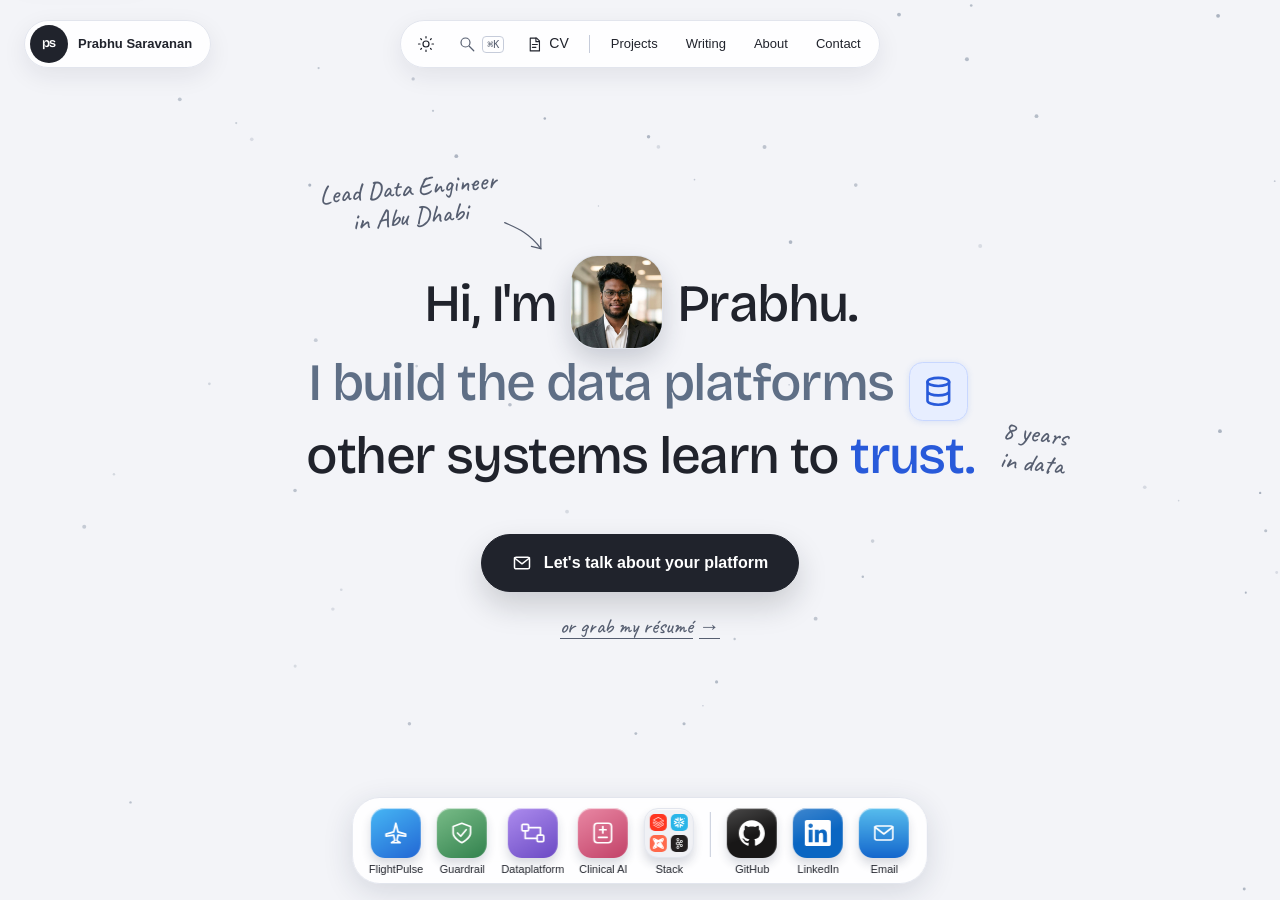
==== commit 3a7b40bc: "One-screen home with windows, project dock, CV window and polish - Home is a single screen: hero plu" ====
--- a/index.html
+++ b/index.html
@@ -26,11 +26,11 @@
 {"@context":"https://schema.org","@type":"Person","name":"Prabhu Saravanan","jobTitle":"Lead Data Engineer","url":"https://saravanaprabhu1398-afk.github.io/","image":"https://saravanaprabhu1398-afk.github.io/assets/prabhu.jpg","sameAs":["https://www.linkedin.com/in/prabhu-saravanan-a53317226","https://github.com/saravanaprabhu1398-afk"],"knowsAbout":["Data engineering","Databricks","Snowflake","Apache Kafka","dbt","Apache Spark","Unity Catalog","Apache Iceberg"]}
 </script>
 <link rel="alternate" type="application/rss+xml" title="Prabhu Saravanan — Writing" href="/feed.xml">
-<link rel="stylesheet" href="/site.css?v=15">
+<link rel="stylesheet" href="/site.css?v=19">
 <link rel="icon" href="data:image/svg+xml,%3Csvg xmlns='http://www.w3.org/2000/svg' viewBox='0 0 32 32'%3E%3Crect width='32' height='32' rx='16' fill='%2320232c'/%3E%3Ctext x='16' y='21' font-family='Helvetica,Arial,sans-serif' font-size='14' font-weight='700' fill='%23ffffff' text-anchor='middle'%3Eps%3C/text%3E%3C/svg%3E">
 <link rel="preload" href="/assets/fonts/bricolage-grotesque-latin-wght.woff2" as="font" type="font/woff2" crossorigin>
 <link rel="preload" href="/assets/fonts/caveat-latin-wght.woff2" as="font" type="font/woff2" crossorigin>
-<script src="/theme.js?v=15"></script>
+<script src="/theme.js?v=19"></script>
 </head>
 <body class="home">
 <!--
@@ -48,6 +48,7 @@
     <div class="nav-tools">
       <button class="theme-toggle" type="button" aria-label="Use dark appearance" aria-pressed="false"><svg viewBox="0 0 24 24" fill="none" stroke="currentColor" stroke-width="1.6" stroke-linecap="round" stroke-linejoin="round" aria-hidden="true"><circle cx="12" cy="12" r="4"/><path d="M12 2v2m0 16v2M2 12h2m16 0h2M5 5l1 1m12 12 1 1M5 19l1-1M18 6l1-1"/></svg></button>
       <button class="search-btn" data-open-search aria-label="Search the site" aria-keyshortcuts="Meta+K Control+K"><svg viewBox="0 0 24 24" fill="none" stroke="currentColor" stroke-width="1.6" stroke-linecap="round" stroke-linejoin="round" aria-hidden="true"><circle cx="10" cy="10" r="6"/><path d="m15 15 6 6"/></svg><kbd class="kbd-shortcut" aria-hidden="true"></kbd></button>
+      <a class="cv-btn" href="/about/#resumes" data-preview="cv"><svg viewBox="0 0 24 24" fill="none" stroke="currentColor" stroke-width="1.6" stroke-linecap="round" stroke-linejoin="round" aria-hidden="true"><path d="M6 3h9l4 4v14H6Z"/><path d="M14 3v5h5M9 12h7M9 16h5"/></svg><span>CV</span></a>
     </div>
     <span class="nav-sep" aria-hidden="true"></span>
     <nav class="nav-links" id="navLinks" aria-label="Main"><a href="/projects/">Projects</a><a href="/blog/">Writing</a><a href="/about/">About</a><a href="/#contact">Contact</a></nav>
@@ -63,6 +64,17 @@
     <div class="palette-hint">↑↓ to move · ↵ to open · esc to close</div>
   </div>
 </dialog>
+<dialog class="project-preview" id="cv" aria-labelledby="cv-title">
+  <div class="preview-window cv-window"><div class="window-bar"><span>Curriculum vitae</span>
+    <button type="button" data-close-preview aria-label="Close CV">Close <kbd>Esc</kbd></button></div>
+    <div class="cv-body">
+      <h2 id="cv-title">Prabhu Saravanan</h2>
+      <p>Lead Data Engineer in Abu Dhabi · eight years building lakehouse, streaming and governed AI platforms. Pick the edition for your region.</p>
+      <div class="resumes"><a class="card" href="/assets/Prabhu_Saravanan_Resume_UAE.pdf" download><span><small>PDF</small><strong>UAE &amp; Gulf edition</strong></span><span aria-hidden="true">↓</span></a><a class="card" href="/assets/Prabhu_Saravanan_Resume_Europe.pdf" download><span><small>PDF</small><strong>Europe edition</strong></span><span aria-hidden="true">↓</span></a><a class="card" href="/assets/Prabhu_Saravanan_Resume_India.pdf" download><span><small>PDF</small><strong>India edition</strong></span><span aria-hidden="true">↓</span></a></div>
+      <a class="more-link" href="/about/#experience">Read the full career story ↗</a>
+    </div>
+  </div>
+</dialog>
 <!--/SHARED:NAV-->
 
 <main id="top">
@@ -73,7 +85,7 @@
       <div class="statement-wrap">
         <p class="scribble scribble-role">Lead Data Engineer<br>in Abu Dhabi<svg class="scribble-arrow" viewBox="0 0 60 50" fill="none" stroke="currentColor" stroke-width="1.6" stroke-linecap="round" aria-hidden="true"><path d="M6 4c10 6 30 14 44 38"/><path d="M38 38l12 4 1-13"/></svg></p>
         <h1 class="statement">
-          <span class="line">Hi, I'm <span class="face"><img class="profile-photo" src="/assets/prabhu.jpg?v=2" width="96" height="96" alt=""></span> Prabhu.</span>
+          <span class="line">Hi, I'm <span class="face"><img class="profile-photo" src="/assets/prabhu.jpg?v=3" width="96" height="96" alt=""></span> Prabhu.</span>
           <span class="line line-soft">I build the data platforms <button type="button" class="chip" aria-label="My core stack: Databricks, Snowflake, dbt, Kafka, Terraform and Python"><svg class="chip-icon" aria-hidden="true" viewBox="0 0 24 24" fill="none" stroke="currentColor" stroke-width="1.8" stroke-linecap="round" stroke-linejoin="round"><ellipse cx="12" cy="5.5" rx="7.5" ry="2.8"/><path d="M4.5 5.5v6.5c0 1.6 3.4 2.8 7.5 2.8s7.5-1.2 7.5-2.8V5.5M4.5 12v6.5c0 1.6 3.4 2.8 7.5 2.8s7.5-1.2 7.5-2.8V12"/></svg><!--STACK:ORBIT:START-->
 <span class="orbit" aria-hidden="true"><span class="ring r1"><span class="bubble" style="--a:0deg"><span class="bubble-tile" style="--brand:#FF3621"><svg viewBox="0 0 24 24" fill="currentColor" aria-hidden="true"><path d="M.95 14.184L12 20.403l9.919-5.55v2.21L12 22.662l-10.484-5.96-.565.308v.77L12 24l11.05-6.218v-4.317l-.515-.309L12 19.118l-9.867-5.653v-2.21L12 16.805l11.05-6.218V6.32l-.515-.308L12 11.974 2.647 6.681 12 1.388l7.76 4.368.668-.411v-.566L12 0 .95 6.27v.72L12 13.207l9.919-5.55v2.26L12 15.52 1.516 9.56l-.565.308Z"/></svg></span></span><span class="bubble" style="--a:180deg"><span class="bubble-tile" style="--brand:#29B5E8"><svg viewBox="0 0 24 24" fill="currentColor" aria-hidden="true"><path d="M24 3.459c0 .646-.418 1.18-1.141 1.18-.723 0-1.142-.534-1.142-1.18 0-.647.419-1.18 1.142-1.18.723 0 1.141.533 1.141 1.18zm-.228 0c0-.533-.38-.951-.913-.951s-.913.38-.913.95c0 .533.38.952.913.952.57 0 .913-.419.913-.951zm-1.37-.533h.495c.266 0 .456.152.456.38 0 .153-.076.229-.19.305l.19.266v.038h-.266l-.19-.266h-.229v.266h-.266zm.495.228h-.229v.267h.229c.114 0 .152-.038.152-.114.038-.077-.038-.153-.152-.153zM7.602 12.4c.038-.151.076-.304.076-.456 0-.114-.038-.228-.038-.342-.114-.343-.304-.647-.646-.838l-4.87-2.777c-.685-.38-1.56-.152-1.94.533-.381.685-.153 1.56.532 1.94l2.701 1.56-2.701 1.56c-.685.38-.913 1.256-.533 1.94.38.685 1.256.914 1.94.533l4.832-2.777c.343-.267.571-.533.647-.876zm1.332 2.626c-.266-.038-.57.038-.837.19l-4.832 2.777c-.685.38-.913 1.256-.532 1.94.38.686 1.255.914 1.94.533l2.701-1.56v3.12c0 .8.647 1.408 1.446 1.408.799 0 1.407-.647 1.407-1.408v-5.592c0-.761-.57-1.37-1.293-1.408zm4.946-6.088c.266.038.57-.038.837-.19l4.832-2.777c.685-.38.913-1.256.532-1.94-.38-.686-1.255-.914-1.94-.533l-2.701 1.56V1.975c0-.799-.647-1.408-1.446-1.408-.799 0-1.446.609-1.446 1.408V7.53c0 .76.609 1.37 1.332 1.407zM3.265 5.97l4.832 2.777c.266.152.533.19.837.19.723-.038 1.331-.684 1.331-1.407V1.975c0-.799-.646-1.408-1.407-1.408-.799 0-1.446.647-1.446 1.408v3.12l-2.701-1.56c-.685-.38-1.56-.152-1.94.533-.419.646-.19 1.521.494 1.902zm9.093 6.011a.412.412 0 00-.114-.266l-.57-.571a.346.346 0 00-.267-.114.412.412 0 00-.266.114l-.571.57a.411.411 0 00-.114.267c0 .076.038.19.114.267l.57.57a.345.345 0 00.267.114c.076 0 .19-.038.266-.114l.571-.57a.412.412 0 00.114-.267zm1.598.533L11.94 14.53c-.039.038-.153.114-.229.114h-.608a.411.411 0 01-.267-.114L8.82 12.514a.408.408 0 01-.076-.229v-.608c0-.076.038-.19.114-.267l2.016-2.016a.41.41 0 01.267-.114h.608a.41.41 0 01.267.114l2.016 2.016a.347.347 0 01.114.267v.608c-.076.077-.114.19-.19.229zm5.593 5.44l-4.832-2.777c-.266-.152-.57-.19-.837-.152-.723.038-1.332.684-1.332 1.408v5.554c0 .8.647 1.408 1.408 1.408.799 0 1.446-.647 1.446-1.408v-3.12l2.7 1.56c.686.38 1.561.152 1.941-.533.419-.646.19-1.521-.494-1.94zm2.549-7.533l-2.701 1.56 2.7 1.56c.686.38.914 1.256.533 1.94-.38.685-1.255.913-1.94.533l-4.832-2.778a1.644 1.644 0 01-.647-.798c-.037-.153-.076-.305-.076-.457 0-.114.039-.228.039-.342.114-.343.342-.647.646-.837l4.832-2.778c.685-.38 1.56-.152 1.94.533.457.609.19 1.484-.494 1.864"/></svg></span></span></span><span class="ring r2"><span class="bubble" style="--a:60deg"><span class="bubble-tile" style="--brand:#FF694B"><svg viewBox="0 0 24 24" fill="currentColor" aria-hidden="true"><path d="M17.9004 9.3763a8.1488 8.1488 0 0 0-3.0421-3.1206l1.7708.8385a10.2874 10.2874 0 0 1 3.74 3.0007l3.234-5.9295a2.8546 2.8546 0 0 0-.0611-2.9604C22.7566.0371 21.2112-.3409 19.9754.3327l-5.8749 3.2101a4.3612 4.3612 0 0 1-4.1761 0L4.1769.408a2.8545 2.8545 0 0 0-2.9592.0632c-1.1673.7853-1.5452 2.33-.8723 3.5655L3.55 9.9106a4.3612 4.3612 0 0 1 0 4.1772l-3.1272 5.743a2.86 2.86 0 0 0 .085 2.9974c.794 1.1438 2.3225 1.5054 3.5448.8385l6.0581-3.3049a10.2877 10.2877 0 0 1-3.0051-3.7454l-.8374-1.7708a8.148 8.148 0 0 0 3.1206 3.0421l10.5832 5.779c1.2213.666 2.7481.3055 3.5426-.8363a2.8699 2.8699 0 0 0 .0796-3.0018L17.9004 9.3763zm3.3801-7.7351c.6022 0 1.0904.4882 1.0904 1.0904s-.4882 1.0904-1.0904 1.0904-1.0904-.4882-1.0904-1.0904.4882-1.0904 1.0904-1.0904zM2.7442 3.822c-.6022 0-1.0904-.4882-1.0904-1.0904s.4882-1.0904 1.0904-1.0904 1.0904.4882 1.0904 1.0904S3.3464 3.822 2.7442 3.822zm0 18.5363c-.6022 0-1.0904-.4882-1.0904-1.0904 0-.6022.4882-1.0904 1.0904-1.0904s1.0904.4882 1.0904 1.0904c0 .6022-.4882 1.0904-1.0904 1.0904zm10.3585-11.4489c-1.2008-.0035-2.177.9672-2.1805 2.1679a2.1738 2.1738 0 0 0 .7052 1.6091c-1.4872-.2091-2.5234-1.5843-2.3142-3.0716.2091-1.4872 1.5843-2.5234 3.0716-2.3142a2.7194 2.7194 0 0 1 2.3142 2.3142 2.1623 2.1623 0 0 0-1.5963-.7054zm8.1778 11.4489c-.6022 0-1.0904-.4882-1.0904-1.0904 0-.6022.4882-1.0904 1.0904-1.0904s1.0904.4882 1.0904 1.0904c0 .6022-.4882 1.0904-1.0904 1.0904z"/></svg></span></span><span class="bubble" style="--a:240deg"><span class="bubble-tile" style="--brand:#231F20"><svg viewBox="0 0 24 24" fill="currentColor" aria-hidden="true"><path d="M9.71 2.136a1.43 1.43 0 0 0-2.047 0h-.007a1.48 1.48 0 0 0-.421 1.042c0 .41.161.777.422 1.039l.007.007c.257.264.616.426 1.019.426.404 0 .766-.162 1.027-.426l.003-.007c.261-.262.421-.629.421-1.039 0-.408-.159-.777-.421-1.042H9.71zM8.683 22.295c.404 0 .766-.167 1.027-.429l.003-.008c.261-.261.421-.631.421-1.036 0-.41-.159-.778-.421-1.044H9.71a1.42 1.42 0 0 0-1.027-.432 1.4 1.4 0 0 0-1.02.432h-.007c-.26.266-.422.634-.422 1.044 0 .406.161.775.422 1.036l.007.008c.258.262.617.429 1.02.429zm7.89-4.462c.359-.096.683-.33.882-.684l.027-.052a1.47 1.47 0 0 0 .114-1.067 1.454 1.454 0 0 0-.675-.896l-.021-.014a1.425 1.425 0 0 0-1.078-.132c-.36.091-.684.335-.881.686-.2.349-.241.75-.146 1.119.099.363.33.691.675.896h.002c.346.203.737.239 1.101.144zm-6.405-7.342a2.083 2.083 0 0 0-1.485-.627c-.58 0-1.103.242-1.482.627-.378.385-.612.916-.612 1.507s.233 1.124.612 1.514a2.08 2.08 0 0 0 2.967 0c.379-.39.612-.923.612-1.514s-.233-1.122-.612-1.507zm-.835-2.51c.843.141 1.6.552 2.178 1.144h.004c.092.093.182.196.265.299l1.446-.851a3.176 3.176 0 0 1-.047-1.808 3.149 3.149 0 0 1 1.456-1.926l.025-.016a3.062 3.062 0 0 1 2.345-.306c.77.21 1.465.721 1.898 1.482v.002c.431.757.518 1.626.313 2.408a3.145 3.145 0 0 1-1.456 1.928l-.198.118h-.02a3.095 3.095 0 0 1-2.154.201 3.127 3.127 0 0 1-1.514-.944l-1.444.848a4.162 4.162 0 0 1 0 2.879l1.444.846c.413-.47.939-.789 1.514-.944a3.041 3.041 0 0 1 2.371.319l.048.023v.002a3.17 3.17 0 0 1 1.408 1.906 3.215 3.215 0 0 1-.313 2.405l-.026.053-.003-.005a3.147 3.147 0 0 1-1.867 1.436 3.096 3.096 0 0 1-2.371-.318v-.006a3.156 3.156 0 0 1-1.456-1.927 3.175 3.175 0 0 1 .047-1.805l-1.446-.848a3.905 3.905 0 0 1-.265.294l-.004.005a3.938 3.938 0 0 1-2.178 1.138v1.699a3.09 3.09 0 0 1 1.56.862l.002.004c.565.572.914 1.368.914 2.243 0 .873-.35 1.664-.914 2.239l-.002.009a3.1 3.1 0 0 1-2.21.931 3.1 3.1 0 0 1-2.206-.93h-.002v-.009a3.186 3.186 0 0 1-.916-2.239c0-.875.35-1.672.916-2.243v-.004h.002a3.1 3.1 0 0 1 1.558-.862v-1.699a3.926 3.926 0 0 1-2.176-1.138l-.006-.005a4.098 4.098 0 0 1-1.173-2.874c0-1.122.452-2.136 1.173-2.872h.006a3.947 3.947 0 0 1 2.176-1.144V6.289a3.137 3.137 0 0 1-1.558-.864h-.002v-.004a3.192 3.192 0 0 1-.916-2.243c0-.871.35-1.669.916-2.243l.002-.002A3.084 3.084 0 0 1 8.683 0c.861 0 1.641.355 2.21.932v.002h.002c.565.574.914 1.372.914 2.243 0 .876-.35 1.667-.914 2.243l-.002.005a3.142 3.142 0 0 1-1.56.864v1.692zm8.121-1.129l-.012-.019a1.452 1.452 0 0 0-.87-.668 1.43 1.43 0 0 0-1.103.146h.002c-.347.2-.58.529-.677.896-.095.365-.054.768.146 1.119l.007.009c.2.347.519.579.874.673.357.103.755.059 1.098-.144l.019-.009a1.47 1.47 0 0 0 .657-.885 1.493 1.493 0 0 0-.141-1.118"/></svg></span></span></span><span class="ring r3"><span class="bubble" style="--a:120deg"><span class="bubble-tile" style="--brand:#844FBA"><svg viewBox="0 0 24 24" fill="currentColor" aria-hidden="true"><path d="M1.44 0v7.575l6.561 3.79V3.787zm21.12 4.227l-6.561 3.791v7.574l6.56-3.787zM8.72 4.23v7.575l6.561 3.787V8.018zm0 8.405v7.575L15.28 24v-7.578z"/></svg></span></span><span class="bubble" style="--a:300deg"><span class="bubble-tile" style="--brand:#3776AB"><svg viewBox="0 0 24 24" fill="currentColor" aria-hidden="true"><path d="M14.25.18l.9.2.73.26.59.3.45.32.34.34.25.34.16.33.1.3.04.26.02.2-.01.13V8.5l-.05.63-.13.55-.21.46-.26.38-.3.31-.33.25-.35.19-.35.14-.33.1-.3.07-.26.04-.21.02H8.77l-.69.05-.59.14-.5.22-.41.27-.33.32-.27.35-.2.36-.15.37-.1.35-.07.32-.04.27-.02.21v3.06H3.17l-.21-.03-.28-.07-.32-.12-.35-.18-.36-.26-.36-.36-.35-.46-.32-.59-.28-.73-.21-.88-.14-1.05-.05-1.23.06-1.22.16-1.04.24-.87.32-.71.36-.57.4-.44.42-.33.42-.24.4-.16.36-.1.32-.05.24-.01h.16l.06.01h8.16v-.83H6.18l-.01-2.75-.02-.37.05-.34.11-.31.17-.28.25-.26.31-.23.38-.2.44-.18.51-.15.58-.12.64-.1.71-.06.77-.04.84-.02 1.27.05zm-6.3 1.98l-.23.33-.08.41.08.41.23.34.33.22.41.09.41-.09.33-.22.23-.34.08-.41-.08-.41-.23-.33-.33-.22-.41-.09-.41.09zm13.09 3.95l.28.06.32.12.35.18.36.27.36.35.35.47.32.59.28.73.21.88.14 1.04.05 1.23-.06 1.23-.16 1.04-.24.86-.32.71-.36.57-.4.45-.42.33-.42.24-.4.16-.36.09-.32.05-.24.02-.16-.01h-8.22v.82h5.84l.01 2.76.02.36-.05.34-.11.31-.17.29-.25.25-.31.24-.38.2-.44.17-.51.15-.58.13-.64.09-.71.07-.77.04-.84.01-1.27-.04-1.07-.14-.9-.2-.73-.25-.59-.3-.45-.33-.34-.34-.25-.34-.16-.33-.1-.3-.04-.25-.02-.2.01-.13v-5.34l.05-.64.13-.54.21-.46.26-.38.3-.32.33-.24.35-.2.35-.14.33-.1.3-.06.26-.04.21-.02.13-.01h5.84l.69-.05.59-.14.5-.21.41-.28.33-.32.27-.35.2-.36.15-.36.1-.35.07-.32.04-.28.02-.21V6.07h2.09l.14.01zm-6.47 14.25l-.23.33-.08.41.08.41.23.33.33.23.41.08.41-.08.33-.23.23-.33.08-.41-.08-.41-.23-.33-.33-.23-.41-.08-.41.08z"/></svg></span></span></span></span>
       <!--STACK:ORBIT:END--></button></span>
@@ -82,16 +94,12 @@
         <p class="scribble scribble-years">8 years<br>in data</p>
       </div>
       <div class="hero-cta">
-        <a class="btn primary pill" href="#contact"><svg viewBox="0 0 24 24" fill="none" stroke="currentColor" stroke-width="1.8" stroke-linecap="round" stroke-linejoin="round" aria-hidden="true"><rect x="3" y="5" width="18" height="14" rx="2"/><path d="m3 6 9 7 9-7"/></svg>Let's talk about your platform</a>
-        <a class="scribble-link" href="/about/#resumes">or grab my résumé <span aria-hidden="true">→</span></a>
+        <a class="btn primary pill" href="#contact" data-preview="contact"><svg viewBox="0 0 24 24" fill="none" stroke="currentColor" stroke-width="1.8" stroke-linecap="round" stroke-linejoin="round" aria-hidden="true"><rect x="3" y="5" width="18" height="14" rx="2"/><path d="m3 6 9 7 9-7"/></svg>Let's talk about your platform</a>
+        <a class="scribble-link" href="/about/#resumes" data-preview="cv">or grab my résumé <span aria-hidden="true">→</span></a>
       </div>
     </div>
-    <!--PROJECTS:LAUNCHER:START-->
-<div class="launcher"><div class="launcher-heading"><h2>Selected projects</h2><a href="/projects/">All projects &#8599;</a></div><div class="app-grid"><a class="app" href="/projects/#project-flightpulse" data-preview="preview-flightpulse">
-          <span class="app-icon app-plane"><svg viewBox="0 0 24 24" fill="none" stroke="currentColor" stroke-width="1.6" stroke-linecap="round" stroke-linejoin="round" aria-hidden="true"><path d="m3 13 7-2 2-8 2 8 7 2v2l-7-1-1 5 3 2H8l3-2-1-5-7 1Z"/></svg></span><strong>FlightPulse</strong><small>Flight analytics</small></a><a class="app" href="/projects/#project-guardrail" data-preview="preview-guardrail">
-          <span class="app-icon app-shield"><svg viewBox="0 0 24 24" fill="none" stroke="currentColor" stroke-width="1.6" stroke-linecap="round" stroke-linejoin="round" aria-hidden="true"><path d="m12 3 8 3v6c0 5-8 9-8 9s-8-4-8-9V6Z"/><path d="m8 12 3 3 5-6"/></svg></span><strong>Guardrail</strong><small>Safe rollouts</small></a><a class="app" href="/projects/#project-dataplatform" data-preview="preview-dataplatform">
-          <span class="app-icon app-pipeline"><svg viewBox="0 0 24 24" fill="none" stroke="currentColor" stroke-width="1.6" stroke-linecap="round" stroke-linejoin="round" aria-hidden="true"><rect x="2" y="4" width="6" height="6" rx="1"/><rect x="16" y="14" width="6" height="6" rx="1"/><path d="M5 10v7h11M8 7h11v7"/></svg></span><strong>Dataplatform</strong><small>Orchestration</small></a><a class="app" href="/projects/#project-clinical-document-intelligence" data-preview="preview-clinical-document-intelligence">
-          <span class="app-icon app-clinical"><svg viewBox="0 0 24 24" fill="none" stroke="currentColor" stroke-width="1.6" stroke-linecap="round" stroke-linejoin="round" aria-hidden="true"><rect x="4" y="3" width="16" height="18" rx="3"/><path d="M9 9h6M12 6v6M8 16h8"/></svg></span><strong>Clinical AI</strong><small>Governed RAG</small></a></div></div><dialog class="project-preview" id="preview-flightpulse" aria-label="FlightPulse project preview">
+    <!--PROJECTS:WINDOWS:START-->
+<dialog class="project-preview" id="preview-flightpulse" aria-label="FlightPulse project preview">
           <div class="preview-window"><div class="window-bar"><span>FlightPulse</span>
           <button type="button" data-close-preview aria-label="Close FlightPulse preview">Close <kbd>Esc</kbd></button></div>
                 <article class="card project" data-tags="lakehouse streaming ai" data-reveal>
@@ -148,204 +156,13 @@
         </div>
       </article>
           <a class="preview-more" href="/projects/#project-clinical-document-intelligence">Open in Projects &#8599;</a></div></dialog>
-      <!--PROJECTS:LAUNCHER:END-->
+      <!--PROJECTS:WINDOWS:END-->
   </section>
-
-  <!--PROJECTS:SPOTLIGHT:START-->
-  <section id="project-spotlight" aria-labelledby="spotlight-title">
-    <div class="wrap spotlight">
-      <div class="spotlight-copy">
-        <h2 id="spotlight-title">FlightPulse</h2>
-        <p>A local-first lakehouse with separate batch analytics and live-position paths.</p>
-        <div class="spotlight-outcome"><strong>611K+</strong><span>Historical flights in the dashboard. Live aircraft positions are served separately from Iceberg.</span></div>
-        <a class="more-link" href="https://github.com/saravanaprabhu1398-afk/FlightPulse#opening-the-dashboard" target="_blank" rel="noopener">Measured · see the evidence ↗</a>
-      </div>
-      <figure class="flow-diagram">
-        <div class="flow-lane"><p class="badge">Historical flights</p><ol class="flow-steps"><li><span>Ingest</span><strong>BTS + reference / weather</strong><small>dlt → MinIO</small></li><li><span>Model</span><strong>dbt / DuckDB</strong><small>Bronze → silver → gold</small></li><li><span>Serve</span><strong>Streamlit</strong><small>Delay analytics</small></li></ol></div><div class="flow-lane"><p class="badge">Live positions</p><ol class="flow-steps"><li><span>Ingest</span><strong>OpenSky</strong><small>Redpanda</small></li><li><span>Stream</span><strong>Spark</strong><small>Iceberg on MinIO</small></li><li><span>Serve</span><strong>Streamlit</strong><small>DuckDB reads Iceberg</small></li></ol></div>
-        <figcaption>Simplified paths from the repository. Quality checks gate batch gold tables; streaming checks are not implemented. <a href="https://github.com/saravanaprabhu1398-afk/FlightPulse#architecture" target="_blank" rel="noopener">Source architecture ↗</a></figcaption>
-      </figure>
-    </div>
-  </section>
-      <!--PROJECTS:SPOTLIGHT:END-->
-
-  <section id="services">
-    <div class="wrap">
-      <div class="section-head"><div><h2>Good data work starts with a conversation.</h2><p>For teams hiring an engineer and people building a platform.</p></div></div>
-      <div class="collaboration">
-        <div><h3>Bring me into your team</h3><p>Lead / Senior Data Engineer and AI Data Platform roles across the UAE, Europe and India. Hands-on engineering, architecture and mentoring, grounded in eight years of delivery.</p><a class="more-link" href="/about/#experience">Explore my experience ↗</a></div>
-        <div><h3>Let's work on your platform</h3><p>Discuss a consulting project around lakehouse architecture, batch and streaming pipelines, or governed AI. These are the systems I build; scope and availability are a conversation, not a package.</p><a class="more-link" href="#contact">Tell me about your project ↗</a></div>
-      </div>
-    </div>
-  </section>
-
-  <!-- ============ FRESH OFF THE PRESS ============ -->
-  <section>
-    <div class="wrap">
-      <div class="section-head" data-reveal>
-        <div><span class="eyebrow"><span class="dot"></span>Latest</span><h2>Fresh off the press</h2></div>
-        <a class="more-link" href="/projects/">All projects <span aria-hidden="true">→</span></a>
-      </div>
-      <div class="feed" data-reveal>
-        <div>
-          <div class="feed-list" id="feedList" hidden></div>
-          <p class="live-note" id="liveNote" hidden></p>
-          <noscript><p class="feed-note">Latest repositories: <a href="https://github.com/saravanaprabhu1398-afk?tab=repositories">github.com/saravanaprabhu1398-afk</a></p></noscript>
-        </div>
-        <div class="card feed-side">
-          <div>
-            <span class="badge">Writing</span>
-            <h3>Field notes on building data platforms in production</h3>
-            <p>Lakehouse design, experimentation integrity, governing AI like data.</p>
-          </div>
-          <a class="more-link" href="/blog/" style="align-self:flex-start">Read the notes <span aria-hidden="true">→</span></a>
-        </div>
-      </div>
-    </div>
-  </section>
-
-  <!-- ============ CASE STUDIES ============ -->
-  <section id="case-studies">
-    <div class="wrap">
-      <div class="section-head" data-reveal>
-        <div><span class="eyebrow"><span class="dot"></span>Case studies</span><h2>Problem, build, result</h2></div>
-      </div>
-      <div class="cases">
-        <article class="card case" data-reveal>
-          <span class="badge">Wipro · Insurance risk</span>
-          <h3>One risk engine instead of six pipelines</h3>
-          <dl>
-            <dt>Problem</dt><dd>Six fragmented insurance risk pipelines each evaluated claims their own way.</dd>
-            <dt>What I built</dt><dd>A single Databricks-native risk evaluation engine, structured as rules, validation and scoring classes using Strategy and Factory patterns.</dd>
-          </dl>
-          <div class="case-metrics"><div><b>+40%</b><em>Claim validation accuracy</em></div><div><b>$2M+</b><em>Est. annual savings in wrongful payouts</em></div></div>
-          <div class="tags"><span>Databricks</span><span>PySpark</span><span>Delta Lake</span><span>Airflow</span></div>
-        </article>
-        <article class="card case" data-reveal>
-          <span class="badge">Wipro · Satellite connectivity</span>
-          <h3>Sub-60-second CDC for 500K+ subscribers</h3>
-          <dl>
-            <dt>Problem</dt><dd>Connectivity events for a satellite internet service needed to reach real-time alerting.</dd>
-            <dt>What I built</dt><dd>A Debezium and Kafka change-data-capture pipeline into Delta Lake, with min-heap LSN ordering and hash-map deduplication in the merge logic. Separately, cut a recurring 4-hour Spark report SLA breach by 65% for three analytics teams.</dd>
-          </dl>
-          <div class="case-metrics"><div><b>&lt;60s</b><em>End-to-end latency</em></div><div><b>500K+</b><em>Subscribers alerted in real time</em></div></div>
-          <div class="tags"><span>Debezium</span><span>Kafka</span><span>Delta Lake</span><span>Structured Streaming</span></div>
-        </article>
-        <article class="card case" data-reveal>
-          <span class="badge">Scadea · Global bank (Citi)</span>
-          <h3>Self-service ingestion where new sources need no code</h3>
-          <dl>
-            <dt>Problem</dt><dd>Ingestion at a global bank depended on manual scheduling and engineering work for each new source.</dd>
-            <dt>What I built</dt><dd>A PySpark and Apache Camel platform that detects files in landing zones and loads them in parallel into Iceberg tables via control files, with retries and Kafka completion events. Business users define aggregations in SQL and the platform generates the Spark jobs.</dd>
-          </dl>
-          <div class="case-metrics"><div><b>0</b><em>Code changes to onboard a source</em></div></div>
-          <div class="tags"><span>PySpark</span><span>Apache Camel</span><span>Iceberg</span><span>Kafka</span></div>
-        </article>
-      </div>
-    </div>
-  </section>
-
-  <!-- ============ FEATURED PROJECTS ============ -->
-  <section id="work">
-    <div class="wrap">
-      <div class="section-head" data-reveal>
-        <div><span class="eyebrow"><span class="dot"></span>Selected work</span><h2>Projects I'd show you first</h2>
-          <p>Every number says where it comes from: <b>measured</b> in the repo, a <b>simulated</b> demo, or from my résumé.</p></div>
-        <a class="more-link" href="/projects/">All projects <span aria-hidden="true">→</span></a>
-      </div>
-      <!--PROJECTS:FEATURED:START-->
-<div class="projects">
-      <article class="card project" id="project-guardrail" data-tags="warehouse streaming governance" data-reveal>
-        <div class="project-img"><img src="/assets/guardrail-decision-loop.svg" alt="Guardrail decision loop: assignment and exposure feed integrity checks, which gate the statistical result" loading="lazy"></div>
-        <div class="project-body">
-          <span class="badge">Snowflake · experimentation</span>
-          <h3>Guardrail</h3>
-          <p>A Snowflake experimentation platform that decides whether a feature is safe to ship: assigning variants, ingesting telemetry through Redpanda and Snowpipe Streaming, running statistical tests, and blocking the rollout when the telemetry itself can&#x27;t be trusted.</p>
-          <div class="metric"><b>4.8%</b><span>Apparent conversion lift in the demo scenario, caught and blocked: mobile clients were switching variants mid-session. <a class="evidence" href="https://github.com/saravanaprabhu1398-afk/Guardrail-Safe-Feature-Rollout-Platform#interview-narrative" target="_blank" rel="noopener"><b>Simulated</b> Demo narrative &#8599;</a></span></div>
-          <div class="tags"><span>Snowflake</span><span>dbt</span><span>Redpanda</span><span>FastAPI</span><span>Terraform</span><span>Kubernetes</span></div>
-          <div class="links"><a href="https://github.com/saravanaprabhu1398-afk/Guardrail-Safe-Feature-Rollout-Platform" target="_blank" rel="noopener">View source &#8599;</a></div>
-        </div>
-      </article>
-      <article class="card project" id="project-flightpulse" data-tags="lakehouse streaming ai" data-reveal>
-        <div class="project-img"><img src="/assets/02_delay_by_airport.png" alt="FlightPulse dashboard: delay rate by origin airport, shown as a bubble map" loading="lazy"></div>
-        <div class="project-body">
-          <span class="badge">Streaming lakehouse</span>
-          <h3>FlightPulse</h3>
-          <p>A local-first flight-delay lakehouse: live positions streamed through Redpanda into Apache Iceberg, batch sources modelled with dbt into a bronze, silver, gold star schema, and a delay-probability model tracked in MLflow. Blocking Great Expectations checks gate the batch gold tables.</p>
-          <div class="metric"><b>611K+</b><span>Historical flights in the dashboard. Live aircraft positions are served separately from Iceberg. <a class="evidence" href="https://github.com/saravanaprabhu1398-afk/FlightPulse#opening-the-dashboard" target="_blank" rel="noopener"><b>Measured</b> README &#8599;</a></span></div>
-          <div class="tags"><span>Apache Iceberg</span><span>dbt</span><span>Dagster</span><span>Great Expectations</span><span>MLflow</span></div>
-          <div class="links"><a href="https://github.com/saravanaprabhu1398-afk/FlightPulse" target="_blank" rel="noopener">View source &#8599;</a></div>
-        </div>
-      </article>
-      <article class="card project" id="project-dataplatform" data-tags="governance" data-reveal>
-
-        <div class="project-body">
-          <span class="badge">Orchestration platform</span>
-          <h3>Dataplatform</h3>
-          <p>A self-hosted alternative to Airflow: YAML-defined pipelines, a plain-English pipeline generator, a governed deployment hub with rollback, and full observability across metrics, alerting, cost and lineage.</p>
-          <div class="metric"><b>12</b><span>Plugin executors, with RBAC and a NetworkX-backed DAG engine. <a class="evidence" href="https://github.com/saravanaprabhu1398-afk/dataplatform-modern-dbt#readme" target="_blank" rel="noopener"><b>In the code</b> README &#8599;</a></span></div>
-          <div class="tags"><span>FastAPI</span><span>dbt</span><span>RBAC</span><span>NetworkX</span></div>
-          <div class="links"><a href="https://github.com/saravanaprabhu1398-afk/dataplatform-modern-dbt" target="_blank" rel="noopener">View source &#8599;</a></div>
-        </div>
-      </article>
-      <article class="card project" id="project-clinical-document-intelligence" data-tags="lakehouse ai governance" data-reveal>
-
-        <div class="project-body">
-          <span class="badge">Databricks · GenAI</span>
-          <h3>Clinical Document Intelligence</h3>
-          <p>A Databricks Lakehouse converting thousands of unstructured FDA drug labels into a queryable knowledge base. A cited RAG agent routes questions to SQL or Vector Search, governed under the same Unity Catalog contracts as the underlying data.</p>
-          <div class="metric"><b>&lt;1s</b><span>Source-attributed answers, governed by Unity Catalog contracts. <a class="evidence" href="/assets/Prabhu_Saravanan_Resume_UAE.pdf"><b>From résumé</b> Résumé &#8599;</a></span></div>
-          <div class="tags"><span>Databricks</span><span>Unity Catalog</span><span>Mosaic AI</span><span>Vector Search</span></div>
-          <div class="links"><a href="https://github.com/saravanaprabhu1398-afk/data-document-intelligence-platform" target="_blank" rel="noopener">View source &#8599;</a></div>
-        </div>
-      </article>
-      </div>
-      <!--PROJECTS:FEATURED:END-->
-    </div>
-  </section>
-
-  <!-- ============ SKILLS ============ -->
-  <section id="skills">
-    <div class="wrap">
-      <div class="section-head" data-reveal>
-        <div><span class="eyebrow"><span class="dot"></span>Capabilities</span><h2>How data moves</h2></div>
-      </div>
-      <div class="skills">
-        <div class="card skill" data-reveal><i>01</i><h3>Ingest &amp; stream</h3><p>Apache Kafka / Redpanda · Debezium CDC · Spark Structured Streaming · dlt · Auto Loader</p></div>
-        <div class="card skill" data-reveal><i>02</i><h3>Transform &amp; model</h3><p>PySpark / Spark SQL · dbt · Dimensional &amp; star-schema modelling · Apache Iceberg · Delta Lake</p></div>
-        <div class="card skill" data-reveal><i>03</i><h3>Govern &amp; verify</h3><p>Unity Catalog ABAC · Column-level PII masking · Great Expectations · Data contracts &amp; lineage</p></div>
-        <div class="card skill" data-reveal><i>04</i><h3>Serve &amp; activate</h3><p>Databricks Mosaic AI · Vector Search · RAG pipelines · Azure OpenAI · Streamlit</p></div>
-      </div>
-    </div>
-  </section>
-
-  <!-- ============ WRITING ============ -->
-  <section id="blog">
-    <div class="wrap">
-      <div class="section-head" data-reveal>
-        <div><span class="eyebrow"><span class="dot"></span>Writing</span><h2>Field notes</h2></div>
-      </div>
-      <!-- POSTS:START -->
-        <div class="post-list">
-          <article class="post">
-            <a class="post-link" href="/blog/publishing-pipeline/">
-              <div class="post-meta"><em>Tooling</em><span class="sep" aria-hidden="true">&#183;</span><time datetime="2026-09-04">04 SEP 2026</time></div>
-              <h3>The publishing pipeline behind this blog</h3>
-              <p>A static site, a single Python script and zero dependencies — why the boring option wins for a personal engineering blog.</p>
-            </a>
-          </article>
-        </div>
-
-        <a class="btn" href="/blog/">All writing <span aria-hidden="true">&#8594;</span></a>
-        <!-- POSTS:END -->
-    </div>
-  </section>
-
-  <!-- ============ CONTACT ============ -->
-  <section id="contact">
-    <div class="wrap">
-      <div class="card contact" data-reveal>
-        <span class="eyebrow"><span class="dot"></span>Contact</span>
-        <h2 style="margin-top:14px">Let's build something you can trust.</h2>
+  <dialog class="project-preview" id="contact" aria-labelledby="contact-title">
+    <div class="preview-window contact-window"><div class="window-bar"><span>Contact</span>
+      <button type="button" data-close-preview aria-label="Close contact">Close <kbd>Esc</kbd></button></div>
+      <div class="contact-body">
+        <h2 id="contact-title">Let's build something you can trust.</h2>
         <p>Hiring for a data engineering role, or looking for help with a platform? Share what you're building, where you are today, and what you need to change.</p>
         <div class="contact-links">
           <a class="btn primary" href="mailto:prabhu.saravanan.de@gmail.com">prabhu.saravanan.de@gmail.com</a>
@@ -353,11 +170,17 @@
           <a class="btn" href="https://github.com/saravanaprabhu1398-afk" target="_blank" rel="noopener">GitHub ↗</a>
           <a class="btn" href="/about/#resumes">Résumés ↓</a>
         </div>
+        <div class="collaboration">
+          <div><h3>Bring me into your team</h3><p>Lead / Senior Data Engineer and AI Data Platform roles across the UAE, Europe and India. Hands-on engineering, architecture and mentoring, grounded in eight years of delivery.</p><a class="more-link" href="/about/#experience">Explore my experience ↗</a></div>
+          <div><h3>Let's work on your platform</h3><p>Lakehouse architecture, batch and streaming pipelines, or governed AI. These are the systems I build; scope and availability are a conversation, not a package.</p><a class="more-link" href="mailto:prabhu.saravanan.de@gmail.com?subject=Platform%20project">Tell me about your project ↗</a></div>
+        </div>
       </div>
     </div>
-  </section>
-
+  </dialog>
 </main>
+<!--HOME:TOAST:START-->
+<aside class="toast" id="toast" aria-label="Latest post" hidden><a class="toast-link" href="/blog/publishing-pipeline/"><span class="toast-head"><span class="toast-app" aria-hidden="true">ps</span><span class="toast-kicker">Fresh off the press</span><time datetime="2026-09-04">4 Sep</time></span><strong>The publishing pipeline behind this blog</strong><span class="toast-sum">A static site, a single Python script and zero dependencies — why the boring option wins for a personal…</span></a><button type="button" class="toast-close" aria-label="Dismiss notification"><svg viewBox="0 0 24 24" aria-hidden="true" fill="none" stroke="currentColor" stroke-width="2" stroke-linecap="round"><path d="M6 6l12 12M18 6 6 18"/></svg></button></aside>
+      <!--HOME:TOAST:END-->
 
 <!--SHARED:FOOT-->
 <footer class="footer">
@@ -365,8 +188,8 @@
     <span>Prabhu Saravanan — Abu Dhabi, UAE</span>
     <nav aria-label="Footer"><a href="/projects/">Projects</a><a href="/blog/">Writing</a><a href="/about/">About</a><a href="/feed.xml">RSS</a><a href="https://github.com/saravanaprabhu1398-afk" rel="noopener">GitHub</a><a href="https://www.linkedin.com/in/prabhu-saravanan-a53317226" rel="noopener">LinkedIn</a></nav>
   </div>
-</footer><div class="dock" role="region" aria-label="Stack and contact"><ul class="dock-stack" aria-label="Core stack"><li><span class="dock-icon dock-tech" style="--brand:#FF3621"><svg viewBox="0 0 24 24" fill="currentColor" aria-hidden="true"><path d="M.95 14.184L12 20.403l9.919-5.55v2.21L12 22.662l-10.484-5.96-.565.308v.77L12 24l11.05-6.218v-4.317l-.515-.309L12 19.118l-9.867-5.653v-2.21L12 16.805l11.05-6.218V6.32l-.515-.308L12 11.974 2.647 6.681 12 1.388l7.76 4.368.668-.411v-.566L12 0 .95 6.27v.72L12 13.207l9.919-5.55v2.26L12 15.52 1.516 9.56l-.565.308Z"/></svg></span><span>Databricks</span></li><li><span class="dock-icon dock-tech" style="--brand:#29B5E8"><svg viewBox="0 0 24 24" fill="currentColor" aria-hidden="true"><path d="M24 3.459c0 .646-.418 1.18-1.141 1.18-.723 0-1.142-.534-1.142-1.18 0-.647.419-1.18 1.142-1.18.723 0 1.141.533 1.141 1.18zm-.228 0c0-.533-.38-.951-.913-.951s-.913.38-.913.95c0 .533.38.952.913.952.57 0 .913-.419.913-.951zm-1.37-.533h.495c.266 0 .456.152.456.38 0 .153-.076.229-.19.305l.19.266v.038h-.266l-.19-.266h-.229v.266h-.266zm.495.228h-.229v.267h.229c.114 0 .152-.038.152-.114.038-.077-.038-.153-.152-.153zM7.602 12.4c.038-.151.076-.304.076-.456 0-.114-.038-.228-.038-.342-.114-.343-.304-.647-.646-.838l-4.87-2.777c-.685-.38-1.56-.152-1.94.533-.381.685-.153 1.56.532 1.94l2.701 1.56-2.701 1.56c-.685.38-.913 1.256-.533 1.94.38.685 1.256.914 1.94.533l4.832-2.777c.343-.267.571-.533.647-.876zm1.332 2.626c-.266-.038-.57.038-.837.19l-4.832 2.777c-.685.38-.913 1.256-.532 1.94.38.686 1.255.914 1.94.533l2.701-1.56v3.12c0 .8.647 1.408 1.446 1.408.799 0 1.407-.647 1.407-1.408v-5.592c0-.761-.57-1.37-1.293-1.408zm4.946-6.088c.266.038.57-.038.837-.19l4.832-2.777c.685-.38.913-1.256.532-1.94-.38-.686-1.255-.914-1.94-.533l-2.701 1.56V1.975c0-.799-.647-1.408-1.446-1.408-.799 0-1.446.609-1.446 1.408V7.53c0 .76.609 1.37 1.332 1.407zM3.265 5.97l4.832 2.777c.266.152.533.19.837.19.723-.038 1.331-.684 1.331-1.407V1.975c0-.799-.646-1.408-1.407-1.408-.799 0-1.446.647-1.446 1.408v3.12l-2.701-1.56c-.685-.38-1.56-.152-1.94.533-.419.646-.19 1.521.494 1.902zm9.093 6.011a.412.412 0 00-.114-.266l-.57-.571a.346.346 0 00-.267-.114.412.412 0 00-.266.114l-.571.57a.411.411 0 00-.114.267c0 .076.038.19.114.267l.57.57a.345.345 0 00.267.114c.076 0 .19-.038.266-.114l.571-.57a.412.412 0 00.114-.267zm1.598.533L11.94 14.53c-.039.038-.153.114-.229.114h-.608a.411.411 0 01-.267-.114L8.82 12.514a.408.408 0 01-.076-.229v-.608c0-.076.038-.19.114-.267l2.016-2.016a.41.41 0 01.267-.114h.608a.41.41 0 01.267.114l2.016 2.016a.347.347 0 01.114.267v.608c-.076.077-.114.19-.19.229zm5.593 5.44l-4.832-2.777c-.266-.152-.57-.19-.837-.152-.723.038-1.332.684-1.332 1.408v5.554c0 .8.647 1.408 1.408 1.408.799 0 1.446-.647 1.446-1.408v-3.12l2.7 1.56c.686.38 1.561.152 1.941-.533.419-.646.19-1.521-.494-1.94zm2.549-7.533l-2.701 1.56 2.7 1.56c.686.38.914 1.256.533 1.94-.38.685-1.255.913-1.94.533l-4.832-2.778a1.644 1.644 0 01-.647-.798c-.037-.153-.076-.305-.076-.457 0-.114.039-.228.039-.342.114-.343.342-.647.646-.837l4.832-2.778c.685-.38 1.56-.152 1.94.533.457.609.19 1.484-.494 1.864"/></svg></span><span>Snowflake</span></li><li><span class="dock-icon dock-tech" style="--brand:#FF694B"><svg viewBox="0 0 24 24" fill="currentColor" aria-hidden="true"><path d="M17.9004 9.3763a8.1488 8.1488 0 0 0-3.0421-3.1206l1.7708.8385a10.2874 10.2874 0 0 1 3.74 3.0007l3.234-5.9295a2.8546 2.8546 0 0 0-.0611-2.9604C22.7566.0371 21.2112-.3409 19.9754.3327l-5.8749 3.2101a4.3612 4.3612 0 0 1-4.1761 0L4.1769.408a2.8545 2.8545 0 0 0-2.9592.0632c-1.1673.7853-1.5452 2.33-.8723 3.5655L3.55 9.9106a4.3612 4.3612 0 0 1 0 4.1772l-3.1272 5.743a2.86 2.86 0 0 0 .085 2.9974c.794 1.1438 2.3225 1.5054 3.5448.8385l6.0581-3.3049a10.2877 10.2877 0 0 1-3.0051-3.7454l-.8374-1.7708a8.148 8.148 0 0 0 3.1206 3.0421l10.5832 5.779c1.2213.666 2.7481.3055 3.5426-.8363a2.8699 2.8699 0 0 0 .0796-3.0018L17.9004 9.3763zm3.3801-7.7351c.6022 0 1.0904.4882 1.0904 1.0904s-.4882 1.0904-1.0904 1.0904-1.0904-.4882-1.0904-1.0904.4882-1.0904 1.0904-1.0904zM2.7442 3.822c-.6022 0-1.0904-.4882-1.0904-1.0904s.4882-1.0904 1.0904-1.0904 1.0904.4882 1.0904 1.0904S3.3464 3.822 2.7442 3.822zm0 18.5363c-.6022 0-1.0904-.4882-1.0904-1.0904 0-.6022.4882-1.0904 1.0904-1.0904s1.0904.4882 1.0904 1.0904c0 .6022-.4882 1.0904-1.0904 1.0904zm10.3585-11.4489c-1.2008-.0035-2.177.9672-2.1805 2.1679a2.1738 2.1738 0 0 0 .7052 1.6091c-1.4872-.2091-2.5234-1.5843-2.3142-3.0716.2091-1.4872 1.5843-2.5234 3.0716-2.3142a2.7194 2.7194 0 0 1 2.3142 2.3142 2.1623 2.1623 0 0 0-1.5963-.7054zm8.1778 11.4489c-.6022 0-1.0904-.4882-1.0904-1.0904 0-.6022.4882-1.0904 1.0904-1.0904s1.0904.4882 1.0904 1.0904c0 .6022-.4882 1.0904-1.0904 1.0904z"/></svg></span><span>dbt</span></li><li><span class="dock-icon dock-tech" style="--brand:#231F20"><svg viewBox="0 0 24 24" fill="currentColor" aria-hidden="true"><path d="M9.71 2.136a1.43 1.43 0 0 0-2.047 0h-.007a1.48 1.48 0 0 0-.421 1.042c0 .41.161.777.422 1.039l.007.007c.257.264.616.426 1.019.426.404 0 .766-.162 1.027-.426l.003-.007c.261-.262.421-.629.421-1.039 0-.408-.159-.777-.421-1.042H9.71zM8.683 22.295c.404 0 .766-.167 1.027-.429l.003-.008c.261-.261.421-.631.421-1.036 0-.41-.159-.778-.421-1.044H9.71a1.42 1.42 0 0 0-1.027-.432 1.4 1.4 0 0 0-1.02.432h-.007c-.26.266-.422.634-.422 1.044 0 .406.161.775.422 1.036l.007.008c.258.262.617.429 1.02.429zm7.89-4.462c.359-.096.683-.33.882-.684l.027-.052a1.47 1.47 0 0 0 .114-1.067 1.454 1.454 0 0 0-.675-.896l-.021-.014a1.425 1.425 0 0 0-1.078-.132c-.36.091-.684.335-.881.686-.2.349-.241.75-.146 1.119.099.363.33.691.675.896h.002c.346.203.737.239 1.101.144zm-6.405-7.342a2.083 2.083 0 0 0-1.485-.627c-.58 0-1.103.242-1.482.627-.378.385-.612.916-.612 1.507s.233 1.124.612 1.514a2.08 2.08 0 0 0 2.967 0c.379-.39.612-.923.612-1.514s-.233-1.122-.612-1.507zm-.835-2.51c.843.141 1.6.552 2.178 1.144h.004c.092.093.182.196.265.299l1.446-.851a3.176 3.176 0 0 1-.047-1.808 3.149 3.149 0 0 1 1.456-1.926l.025-.016a3.062 3.062 0 0 1 2.345-.306c.77.21 1.465.721 1.898 1.482v.002c.431.757.518 1.626.313 2.408a3.145 3.145 0 0 1-1.456 1.928l-.198.118h-.02a3.095 3.095 0 0 1-2.154.201 3.127 3.127 0 0 1-1.514-.944l-1.444.848a4.162 4.162 0 0 1 0 2.879l1.444.846c.413-.47.939-.789 1.514-.944a3.041 3.041 0 0 1 2.371.319l.048.023v.002a3.17 3.17 0 0 1 1.408 1.906 3.215 3.215 0 0 1-.313 2.405l-.026.053-.003-.005a3.147 3.147 0 0 1-1.867 1.436 3.096 3.096 0 0 1-2.371-.318v-.006a3.156 3.156 0 0 1-1.456-1.927 3.175 3.175 0 0 1 .047-1.805l-1.446-.848a3.905 3.905 0 0 1-.265.294l-.004.005a3.938 3.938 0 0 1-2.178 1.138v1.699a3.09 3.09 0 0 1 1.56.862l.002.004c.565.572.914 1.368.914 2.243 0 .873-.35 1.664-.914 2.239l-.002.009a3.1 3.1 0 0 1-2.21.931 3.1 3.1 0 0 1-2.206-.93h-.002v-.009a3.186 3.186 0 0 1-.916-2.239c0-.875.35-1.672.916-2.243v-.004h.002a3.1 3.1 0 0 1 1.558-.862v-1.699a3.926 3.926 0 0 1-2.176-1.138l-.006-.005a4.098 4.098 0 0 1-1.173-2.874c0-1.122.452-2.136 1.173-2.872h.006a3.947 3.947 0 0 1 2.176-1.144V6.289a3.137 3.137 0 0 1-1.558-.864h-.002v-.004a3.192 3.192 0 0 1-.916-2.243c0-.871.35-1.669.916-2.243l.002-.002A3.084 3.084 0 0 1 8.683 0c.861 0 1.641.355 2.21.932v.002h.002c.565.574.914 1.372.914 2.243 0 .876-.35 1.667-.914 2.243l-.002.005a3.142 3.142 0 0 1-1.56.864v1.692zm8.121-1.129l-.012-.019a1.452 1.452 0 0 0-.87-.668 1.43 1.43 0 0 0-1.103.146h.002c-.347.2-.58.529-.677.896-.095.365-.054.768.146 1.119l.007.009c.2.347.519.579.874.673.357.103.755.059 1.098-.144l.019-.009a1.47 1.47 0 0 0 .657-.885 1.493 1.493 0 0 0-.141-1.118"/></svg></span><span>Kafka</span></li><li><span class="dock-icon dock-tech" style="--brand:#844FBA"><svg viewBox="0 0 24 24" fill="currentColor" aria-hidden="true"><path d="M1.44 0v7.575l6.561 3.79V3.787zm21.12 4.227l-6.561 3.791v7.574l6.56-3.787zM8.72 4.23v7.575l6.561 3.787V8.018zm0 8.405v7.575L15.28 24v-7.578z"/></svg></span><span>Terraform</span></li><li><span class="dock-icon dock-tech" style="--brand:#3776AB"><svg viewBox="0 0 24 24" fill="currentColor" aria-hidden="true"><path d="M14.25.18l.9.2.73.26.59.3.45.32.34.34.25.34.16.33.1.3.04.26.02.2-.01.13V8.5l-.05.63-.13.55-.21.46-.26.38-.3.31-.33.25-.35.19-.35.14-.33.1-.3.07-.26.04-.21.02H8.77l-.69.05-.59.14-.5.22-.41.27-.33.32-.27.35-.2.36-.15.37-.1.35-.07.32-.04.27-.02.21v3.06H3.17l-.21-.03-.28-.07-.32-.12-.35-.18-.36-.26-.36-.36-.35-.46-.32-.59-.28-.73-.21-.88-.14-1.05-.05-1.23.06-1.22.16-1.04.24-.87.32-.71.36-.57.4-.44.42-.33.42-.24.4-.16.36-.1.32-.05.24-.01h.16l.06.01h8.16v-.83H6.18l-.01-2.75-.02-.37.05-.34.11-.31.17-.28.25-.26.31-.23.38-.2.44-.18.51-.15.58-.12.64-.1.71-.06.77-.04.84-.02 1.27.05zm-6.3 1.98l-.23.33-.08.41.08.41.23.34.33.22.41.09.41-.09.33-.22.23-.34.08-.41-.08-.41-.23-.33-.33-.22-.41-.09-.41.09zm13.09 3.95l.28.06.32.12.35.18.36.27.36.35.35.47.32.59.28.73.21.88.14 1.04.05 1.23-.06 1.23-.16 1.04-.24.86-.32.71-.36.57-.4.45-.42.33-.42.24-.4.16-.36.09-.32.05-.24.02-.16-.01h-8.22v.82h5.84l.01 2.76.02.36-.05.34-.11.31-.17.29-.25.25-.31.24-.38.2-.44.17-.51.15-.58.13-.64.09-.71.07-.77.04-.84.01-1.27-.04-1.07-.14-.9-.2-.73-.25-.59-.3-.45-.33-.34-.34-.25-.34-.16-.33-.1-.3-.04-.25-.02-.2.01-.13v-5.34l.05-.64.13-.54.21-.46.26-.38.3-.32.33-.24.35-.2.35-.14.33-.1.3-.06.26-.04.21-.02.13-.01h5.84l.69-.05.59-.14.5-.21.41-.28.33-.32.27-.35.2-.36.15-.36.1-.35.07-.32.04-.28.02-.21V6.07h2.09l.14.01zm-6.47 14.25l-.23.33-.08.41.08.41.23.33.33.23.41.08.41-.08.33-.23.23-.33.08-.41-.08-.41-.23-.33-.33-.23-.41-.08-.41.08z"/></svg></span><span>Python</span></li></ul><span class="dock-divider" aria-hidden="true"></span><nav class="dock-links" aria-label="Elsewhere"><a href="https://github.com/saravanaprabhu1398-afk" rel="noopener"><span class="dock-icon dock-tech" style="--brand:#181717"><svg viewBox="0 0 24 24" fill="currentColor" aria-hidden="true"><path d="M12 .297c-6.63 0-12 5.373-12 12 0 5.303 3.438 9.8 8.205 11.385.6.113.82-.258.82-.577 0-.285-.01-1.04-.015-2.04-3.338.724-4.042-1.61-4.042-1.61C4.422 18.07 3.633 17.7 3.633 17.7c-1.087-.744.084-.729.084-.729 1.205.084 1.838 1.236 1.838 1.236 1.07 1.835 2.809 1.305 3.495.998.108-.776.417-1.305.76-1.605-2.665-.3-5.466-1.332-5.466-5.93 0-1.31.465-2.38 1.235-3.22-.135-.303-.54-1.523.105-3.176 0 0 1.005-.322 3.3 1.23.96-.267 1.98-.399 3-.405 1.02.006 2.04.138 3 .405 2.28-1.552 3.285-1.23 3.285-1.23.645 1.653.24 2.873.12 3.176.765.84 1.23 1.91 1.23 3.22 0 4.61-2.805 5.625-5.475 5.92.42.36.81 1.096.81 2.22 0 1.606-.015 2.896-.015 3.286 0 .315.21.69.825.57C20.565 22.092 24 17.592 24 12.297c0-6.627-5.373-12-12-12"/></svg></span><span>GitHub</span></a><a href="https://www.linkedin.com/in/prabhu-saravanan-a53317226" rel="noopener"><span class="dock-icon dock-tech" style="--brand:#0A66C2"><svg viewBox="0 0 24 24" fill="currentColor" aria-hidden="true"><path d="M20.447 20.452h-3.554v-5.569c0-1.328-.027-3.037-1.852-3.037-1.853 0-2.136 1.445-2.136 2.939v5.667H9.351V9h3.414v1.561h.046c.477-.9 1.637-1.85 3.37-1.85 3.601 0 4.267 2.37 4.267 5.455v6.286zM5.337 7.433c-1.144 0-2.063-.926-2.063-2.065 0-1.138.92-2.063 2.063-2.063 1.14 0 2.064.925 2.064 2.063 0 1.139-.925 2.065-2.064 2.065zm1.782 13.019H3.555V9h3.564v11.452zM22.225 0H1.771C.792 0 0 .774 0 1.729v20.542C0 23.227.792 24 1.771 24h20.451C23.2 24 24 23.227 24 22.271V1.729C24 .774 23.2 0 22.222 0h.003z"/></svg></span><span>LinkedIn</span></a><a href="mailto:prabhu.saravanan.de@gmail.com"><span class="dock-icon dock-mail"><svg viewBox="0 0 24 24" fill="none" stroke="currentColor" stroke-width="1.6" stroke-linecap="round" stroke-linejoin="round" aria-hidden="true"><rect x="3" y="5" width="18" height="14" rx="2"/><path d="m3 6 9 7 9-7"/></svg></span><span>Email</span></a></nav></div>
-<script src="/site.js?v=15"></script>
+</footer><div class="dock" role="region" aria-label="Projects and contact"><nav class="dock-apps" aria-label="Projects"><a class="dock-app" href="/projects/#project-flightpulse" data-preview="preview-flightpulse" title="FlightPulse: Flight analytics"><span class="dock-icon app-plane"><svg viewBox="0 0 24 24" fill="none" stroke="currentColor" stroke-width="1.6" stroke-linecap="round" stroke-linejoin="round" aria-hidden="true"><path d="m3 13 7-2 2-8 2 8 7 2v2l-7-1-1 5 3 2H8l3-2-1-5-7 1Z"/></svg></span><span>FlightPulse</span></a><a class="dock-app" href="/projects/#project-guardrail" data-preview="preview-guardrail" title="Guardrail: Safe rollouts"><span class="dock-icon app-shield"><svg viewBox="0 0 24 24" fill="none" stroke="currentColor" stroke-width="1.6" stroke-linecap="round" stroke-linejoin="round" aria-hidden="true"><path d="m12 3 8 3v6c0 5-8 9-8 9s-8-4-8-9V6Z"/><path d="m8 12 3 3 5-6"/></svg></span><span>Guardrail</span></a><a class="dock-app" href="/projects/#project-dataplatform" data-preview="preview-dataplatform" title="Dataplatform: Orchestration"><span class="dock-icon app-pipeline"><svg viewBox="0 0 24 24" fill="none" stroke="currentColor" stroke-width="1.6" stroke-linecap="round" stroke-linejoin="round" aria-hidden="true"><rect x="2" y="4" width="6" height="6" rx="1"/><rect x="16" y="14" width="6" height="6" rx="1"/><path d="M5 10v7h11M8 7h11v7"/></svg></span><span>Dataplatform</span></a><a class="dock-app" href="/projects/#project-clinical-document-intelligence" data-preview="preview-clinical-document-intelligence" title="Clinical AI: Governed RAG"><span class="dock-icon app-clinical"><svg viewBox="0 0 24 24" fill="none" stroke="currentColor" stroke-width="1.6" stroke-linecap="round" stroke-linejoin="round" aria-hidden="true"><rect x="4" y="3" width="16" height="18" rx="3"/><path d="M9 9h6M12 6v6M8 16h8"/></svg></span><span>Clinical AI</span></a><a class="dock-app" href="/projects/" data-preview="stack-folder" title="Core stack"><span class="dock-icon dock-folder"><span class="mini" style="--brand:#FF3621"><svg viewBox="0 0 24 24" fill="currentColor" aria-hidden="true"><path d="M.95 14.184L12 20.403l9.919-5.55v2.21L12 22.662l-10.484-5.96-.565.308v.77L12 24l11.05-6.218v-4.317l-.515-.309L12 19.118l-9.867-5.653v-2.21L12 16.805l11.05-6.218V6.32l-.515-.308L12 11.974 2.647 6.681 12 1.388l7.76 4.368.668-.411v-.566L12 0 .95 6.27v.72L12 13.207l9.919-5.55v2.26L12 15.52 1.516 9.56l-.565.308Z"/></svg></span><span class="mini" style="--brand:#29B5E8"><svg viewBox="0 0 24 24" fill="currentColor" aria-hidden="true"><path d="M24 3.459c0 .646-.418 1.18-1.141 1.18-.723 0-1.142-.534-1.142-1.18 0-.647.419-1.18 1.142-1.18.723 0 1.141.533 1.141 1.18zm-.228 0c0-.533-.38-.951-.913-.951s-.913.38-.913.95c0 .533.38.952.913.952.57 0 .913-.419.913-.951zm-1.37-.533h.495c.266 0 .456.152.456.38 0 .153-.076.229-.19.305l.19.266v.038h-.266l-.19-.266h-.229v.266h-.266zm.495.228h-.229v.267h.229c.114 0 .152-.038.152-.114.038-.077-.038-.153-.152-.153zM7.602 12.4c.038-.151.076-.304.076-.456 0-.114-.038-.228-.038-.342-.114-.343-.304-.647-.646-.838l-4.87-2.777c-.685-.38-1.56-.152-1.94.533-.381.685-.153 1.56.532 1.94l2.701 1.56-2.701 1.56c-.685.38-.913 1.256-.533 1.94.38.685 1.256.914 1.94.533l4.832-2.777c.343-.267.571-.533.647-.876zm1.332 2.626c-.266-.038-.57.038-.837.19l-4.832 2.777c-.685.38-.913 1.256-.532 1.94.38.686 1.255.914 1.94.533l2.701-1.56v3.12c0 .8.647 1.408 1.446 1.408.799 0 1.407-.647 1.407-1.408v-5.592c0-.761-.57-1.37-1.293-1.408zm4.946-6.088c.266.038.57-.038.837-.19l4.832-2.777c.685-.38.913-1.256.532-1.94-.38-.686-1.255-.914-1.94-.533l-2.701 1.56V1.975c0-.799-.647-1.408-1.446-1.408-.799 0-1.446.609-1.446 1.408V7.53c0 .76.609 1.37 1.332 1.407zM3.265 5.97l4.832 2.777c.266.152.533.19.837.19.723-.038 1.331-.684 1.331-1.407V1.975c0-.799-.646-1.408-1.407-1.408-.799 0-1.446.647-1.446 1.408v3.12l-2.701-1.56c-.685-.38-1.56-.152-1.94.533-.419.646-.19 1.521.494 1.902zm9.093 6.011a.412.412 0 00-.114-.266l-.57-.571a.346.346 0 00-.267-.114.412.412 0 00-.266.114l-.571.57a.411.411 0 00-.114.267c0 .076.038.19.114.267l.57.57a.345.345 0 00.267.114c.076 0 .19-.038.266-.114l.571-.57a.412.412 0 00.114-.267zm1.598.533L11.94 14.53c-.039.038-.153.114-.229.114h-.608a.411.411 0 01-.267-.114L8.82 12.514a.408.408 0 01-.076-.229v-.608c0-.076.038-.19.114-.267l2.016-2.016a.41.41 0 01.267-.114h.608a.41.41 0 01.267.114l2.016 2.016a.347.347 0 01.114.267v.608c-.076.077-.114.19-.19.229zm5.593 5.44l-4.832-2.777c-.266-.152-.57-.19-.837-.152-.723.038-1.332.684-1.332 1.408v5.554c0 .8.647 1.408 1.408 1.408.799 0 1.446-.647 1.446-1.408v-3.12l2.7 1.56c.686.38 1.561.152 1.941-.533.419-.646.19-1.521-.494-1.94zm2.549-7.533l-2.701 1.56 2.7 1.56c.686.38.914 1.256.533 1.94-.38.685-1.255.913-1.94.533l-4.832-2.778a1.644 1.644 0 01-.647-.798c-.037-.153-.076-.305-.076-.457 0-.114.039-.228.039-.342.114-.343.342-.647.646-.837l4.832-2.778c.685-.38 1.56-.152 1.94.533.457.609.19 1.484-.494 1.864"/></svg></span><span class="mini" style="--brand:#FF694B"><svg viewBox="0 0 24 24" fill="currentColor" aria-hidden="true"><path d="M17.9004 9.3763a8.1488 8.1488 0 0 0-3.0421-3.1206l1.7708.8385a10.2874 10.2874 0 0 1 3.74 3.0007l3.234-5.9295a2.8546 2.8546 0 0 0-.0611-2.9604C22.7566.0371 21.2112-.3409 19.9754.3327l-5.8749 3.2101a4.3612 4.3612 0 0 1-4.1761 0L4.1769.408a2.8545 2.8545 0 0 0-2.9592.0632c-1.1673.7853-1.5452 2.33-.8723 3.5655L3.55 9.9106a4.3612 4.3612 0 0 1 0 4.1772l-3.1272 5.743a2.86 2.86 0 0 0 .085 2.9974c.794 1.1438 2.3225 1.5054 3.5448.8385l6.0581-3.3049a10.2877 10.2877 0 0 1-3.0051-3.7454l-.8374-1.7708a8.148 8.148 0 0 0 3.1206 3.0421l10.5832 5.779c1.2213.666 2.7481.3055 3.5426-.8363a2.8699 2.8699 0 0 0 .0796-3.0018L17.9004 9.3763zm3.3801-7.7351c.6022 0 1.0904.4882 1.0904 1.0904s-.4882 1.0904-1.0904 1.0904-1.0904-.4882-1.0904-1.0904.4882-1.0904 1.0904-1.0904zM2.7442 3.822c-.6022 0-1.0904-.4882-1.0904-1.0904s.4882-1.0904 1.0904-1.0904 1.0904.4882 1.0904 1.0904S3.3464 3.822 2.7442 3.822zm0 18.5363c-.6022 0-1.0904-.4882-1.0904-1.0904 0-.6022.4882-1.0904 1.0904-1.0904s1.0904.4882 1.0904 1.0904c0 .6022-.4882 1.0904-1.0904 1.0904zm10.3585-11.4489c-1.2008-.0035-2.177.9672-2.1805 2.1679a2.1738 2.1738 0 0 0 .7052 1.6091c-1.4872-.2091-2.5234-1.5843-2.3142-3.0716.2091-1.4872 1.5843-2.5234 3.0716-2.3142a2.7194 2.7194 0 0 1 2.3142 2.3142 2.1623 2.1623 0 0 0-1.5963-.7054zm8.1778 11.4489c-.6022 0-1.0904-.4882-1.0904-1.0904 0-.6022.4882-1.0904 1.0904-1.0904s1.0904.4882 1.0904 1.0904c0 .6022-.4882 1.0904-1.0904 1.0904z"/></svg></span><span class="mini" style="--brand:#231F20"><svg viewBox="0 0 24 24" fill="currentColor" aria-hidden="true"><path d="M9.71 2.136a1.43 1.43 0 0 0-2.047 0h-.007a1.48 1.48 0 0 0-.421 1.042c0 .41.161.777.422 1.039l.007.007c.257.264.616.426 1.019.426.404 0 .766-.162 1.027-.426l.003-.007c.261-.262.421-.629.421-1.039 0-.408-.159-.777-.421-1.042H9.71zM8.683 22.295c.404 0 .766-.167 1.027-.429l.003-.008c.261-.261.421-.631.421-1.036 0-.41-.159-.778-.421-1.044H9.71a1.42 1.42 0 0 0-1.027-.432 1.4 1.4 0 0 0-1.02.432h-.007c-.26.266-.422.634-.422 1.044 0 .406.161.775.422 1.036l.007.008c.258.262.617.429 1.02.429zm7.89-4.462c.359-.096.683-.33.882-.684l.027-.052a1.47 1.47 0 0 0 .114-1.067 1.454 1.454 0 0 0-.675-.896l-.021-.014a1.425 1.425 0 0 0-1.078-.132c-.36.091-.684.335-.881.686-.2.349-.241.75-.146 1.119.099.363.33.691.675.896h.002c.346.203.737.239 1.101.144zm-6.405-7.342a2.083 2.083 0 0 0-1.485-.627c-.58 0-1.103.242-1.482.627-.378.385-.612.916-.612 1.507s.233 1.124.612 1.514a2.08 2.08 0 0 0 2.967 0c.379-.39.612-.923.612-1.514s-.233-1.122-.612-1.507zm-.835-2.51c.843.141 1.6.552 2.178 1.144h.004c.092.093.182.196.265.299l1.446-.851a3.176 3.176 0 0 1-.047-1.808 3.149 3.149 0 0 1 1.456-1.926l.025-.016a3.062 3.062 0 0 1 2.345-.306c.77.21 1.465.721 1.898 1.482v.002c.431.757.518 1.626.313 2.408a3.145 3.145 0 0 1-1.456 1.928l-.198.118h-.02a3.095 3.095 0 0 1-2.154.201 3.127 3.127 0 0 1-1.514-.944l-1.444.848a4.162 4.162 0 0 1 0 2.879l1.444.846c.413-.47.939-.789 1.514-.944a3.041 3.041 0 0 1 2.371.319l.048.023v.002a3.17 3.17 0 0 1 1.408 1.906 3.215 3.215 0 0 1-.313 2.405l-.026.053-.003-.005a3.147 3.147 0 0 1-1.867 1.436 3.096 3.096 0 0 1-2.371-.318v-.006a3.156 3.156 0 0 1-1.456-1.927 3.175 3.175 0 0 1 .047-1.805l-1.446-.848a3.905 3.905 0 0 1-.265.294l-.004.005a3.938 3.938 0 0 1-2.178 1.138v1.699a3.09 3.09 0 0 1 1.56.862l.002.004c.565.572.914 1.368.914 2.243 0 .873-.35 1.664-.914 2.239l-.002.009a3.1 3.1 0 0 1-2.21.931 3.1 3.1 0 0 1-2.206-.93h-.002v-.009a3.186 3.186 0 0 1-.916-2.239c0-.875.35-1.672.916-2.243v-.004h.002a3.1 3.1 0 0 1 1.558-.862v-1.699a3.926 3.926 0 0 1-2.176-1.138l-.006-.005a4.098 4.098 0 0 1-1.173-2.874c0-1.122.452-2.136 1.173-2.872h.006a3.947 3.947 0 0 1 2.176-1.144V6.289a3.137 3.137 0 0 1-1.558-.864h-.002v-.004a3.192 3.192 0 0 1-.916-2.243c0-.871.35-1.669.916-2.243l.002-.002A3.084 3.084 0 0 1 8.683 0c.861 0 1.641.355 2.21.932v.002h.002c.565.574.914 1.372.914 2.243 0 .876-.35 1.667-.914 2.243l-.002.005a3.142 3.142 0 0 1-1.56.864v1.692zm8.121-1.129l-.012-.019a1.452 1.452 0 0 0-.87-.668 1.43 1.43 0 0 0-1.103.146h.002c-.347.2-.58.529-.677.896-.095.365-.054.768.146 1.119l.007.009c.2.347.519.579.874.673.357.103.755.059 1.098-.144l.019-.009a1.47 1.47 0 0 0 .657-.885 1.493 1.493 0 0 0-.141-1.118"/></svg></span></span><span>Stack</span></a></nav><span class="dock-divider" aria-hidden="true"></span><nav class="dock-links" aria-label="Elsewhere"><a href="https://github.com/saravanaprabhu1398-afk" rel="noopener"><span class="dock-icon dock-tech" style="--brand:#181717"><svg viewBox="0 0 24 24" fill="currentColor" aria-hidden="true"><path d="M12 .297c-6.63 0-12 5.373-12 12 0 5.303 3.438 9.8 8.205 11.385.6.113.82-.258.82-.577 0-.285-.01-1.04-.015-2.04-3.338.724-4.042-1.61-4.042-1.61C4.422 18.07 3.633 17.7 3.633 17.7c-1.087-.744.084-.729.084-.729 1.205.084 1.838 1.236 1.838 1.236 1.07 1.835 2.809 1.305 3.495.998.108-.776.417-1.305.76-1.605-2.665-.3-5.466-1.332-5.466-5.93 0-1.31.465-2.38 1.235-3.22-.135-.303-.54-1.523.105-3.176 0 0 1.005-.322 3.3 1.23.96-.267 1.98-.399 3-.405 1.02.006 2.04.138 3 .405 2.28-1.552 3.285-1.23 3.285-1.23.645 1.653.24 2.873.12 3.176.765.84 1.23 1.91 1.23 3.22 0 4.61-2.805 5.625-5.475 5.92.42.36.81 1.096.81 2.22 0 1.606-.015 2.896-.015 3.286 0 .315.21.69.825.57C20.565 22.092 24 17.592 24 12.297c0-6.627-5.373-12-12-12"/></svg></span><span>GitHub</span></a><a href="https://www.linkedin.com/in/prabhu-saravanan-a53317226" rel="noopener"><span class="dock-icon dock-tech" style="--brand:#0A66C2"><svg viewBox="0 0 24 24" fill="currentColor" aria-hidden="true"><path d="M20.447 20.452h-3.554v-5.569c0-1.328-.027-3.037-1.852-3.037-1.853 0-2.136 1.445-2.136 2.939v5.667H9.351V9h3.414v1.561h.046c.477-.9 1.637-1.85 3.37-1.85 3.601 0 4.267 2.37 4.267 5.455v6.286zM5.337 7.433c-1.144 0-2.063-.926-2.063-2.065 0-1.138.92-2.063 2.063-2.063 1.14 0 2.064.925 2.064 2.063 0 1.139-.925 2.065-2.064 2.065zm1.782 13.019H3.555V9h3.564v11.452zM22.225 0H1.771C.792 0 0 .774 0 1.729v20.542C0 23.227.792 24 1.771 24h20.451C23.2 24 24 23.227 24 22.271V1.729C24 .774 23.2 0 22.222 0h.003z"/></svg></span><span>LinkedIn</span></a><a href="mailto:prabhu.saravanan.de@gmail.com"><span class="dock-icon dock-mail"><svg viewBox="0 0 24 24" fill="none" stroke="currentColor" stroke-width="1.6" stroke-linecap="round" stroke-linejoin="round" aria-hidden="true"><rect x="3" y="5" width="18" height="14" rx="2"/><path d="m3 6 9 7 9-7"/></svg></span><span>Email</span></a></nav></div><dialog class="project-preview" id="stack-folder" aria-labelledby="stack-folder-title"><div class="preview-window folder-window"><div class="window-bar"><span id="stack-folder-title">Core stack</span><button type="button" data-close-preview aria-label="Close core stack">Close <kbd>Esc</kbd></button></div><p class="folder-note">The tools behind the projects. Pick one to see the work it powers.</p><ul class="folder-grid"><li><a href="/projects/?filter=lakehouse"><span class="folder-icon dock-tech" style="--brand:#FF3621"><svg viewBox="0 0 24 24" fill="currentColor" aria-hidden="true"><path d="M.95 14.184L12 20.403l9.919-5.55v2.21L12 22.662l-10.484-5.96-.565.308v.77L12 24l11.05-6.218v-4.317l-.515-.309L12 19.118l-9.867-5.653v-2.21L12 16.805l11.05-6.218V6.32l-.515-.308L12 11.974 2.647 6.681 12 1.388l7.76 4.368.668-.411v-.566L12 0 .95 6.27v.72L12 13.207l9.919-5.55v2.26L12 15.52 1.516 9.56l-.565.308Z"/></svg></span><strong>Databricks</strong><small>Lakehouse projects</small></a></li><li><a href="/projects/?filter=warehouse"><span class="folder-icon dock-tech" style="--brand:#29B5E8"><svg viewBox="0 0 24 24" fill="currentColor" aria-hidden="true"><path d="M24 3.459c0 .646-.418 1.18-1.141 1.18-.723 0-1.142-.534-1.142-1.18 0-.647.419-1.18 1.142-1.18.723 0 1.141.533 1.141 1.18zm-.228 0c0-.533-.38-.951-.913-.951s-.913.38-.913.95c0 .533.38.952.913.952.57 0 .913-.419.913-.951zm-1.37-.533h.495c.266 0 .456.152.456.38 0 .153-.076.229-.19.305l.19.266v.038h-.266l-.19-.266h-.229v.266h-.266zm.495.228h-.229v.267h.229c.114 0 .152-.038.152-.114.038-.077-.038-.153-.152-.153zM7.602 12.4c.038-.151.076-.304.076-.456 0-.114-.038-.228-.038-.342-.114-.343-.304-.647-.646-.838l-4.87-2.777c-.685-.38-1.56-.152-1.94.533-.381.685-.153 1.56.532 1.94l2.701 1.56-2.701 1.56c-.685.38-.913 1.256-.533 1.94.38.685 1.256.914 1.94.533l4.832-2.777c.343-.267.571-.533.647-.876zm1.332 2.626c-.266-.038-.57.038-.837.19l-4.832 2.777c-.685.38-.913 1.256-.532 1.94.38.686 1.255.914 1.94.533l2.701-1.56v3.12c0 .8.647 1.408 1.446 1.408.799 0 1.407-.647 1.407-1.408v-5.592c0-.761-.57-1.37-1.293-1.408zm4.946-6.088c.266.038.57-.038.837-.19l4.832-2.777c.685-.38.913-1.256.532-1.94-.38-.686-1.255-.914-1.94-.533l-2.701 1.56V1.975c0-.799-.647-1.408-1.446-1.408-.799 0-1.446.609-1.446 1.408V7.53c0 .76.609 1.37 1.332 1.407zM3.265 5.97l4.832 2.777c.266.152.533.19.837.19.723-.038 1.331-.684 1.331-1.407V1.975c0-.799-.646-1.408-1.407-1.408-.799 0-1.446.647-1.446 1.408v3.12l-2.701-1.56c-.685-.38-1.56-.152-1.94.533-.419.646-.19 1.521.494 1.902zm9.093 6.011a.412.412 0 00-.114-.266l-.57-.571a.346.346 0 00-.267-.114.412.412 0 00-.266.114l-.571.57a.411.411 0 00-.114.267c0 .076.038.19.114.267l.57.57a.345.345 0 00.267.114c.076 0 .19-.038.266-.114l.571-.57a.412.412 0 00.114-.267zm1.598.533L11.94 14.53c-.039.038-.153.114-.229.114h-.608a.411.411 0 01-.267-.114L8.82 12.514a.408.408 0 01-.076-.229v-.608c0-.076.038-.19.114-.267l2.016-2.016a.41.41 0 01.267-.114h.608a.41.41 0 01.267.114l2.016 2.016a.347.347 0 01.114.267v.608c-.076.077-.114.19-.19.229zm5.593 5.44l-4.832-2.777c-.266-.152-.57-.19-.837-.152-.723.038-1.332.684-1.332 1.408v5.554c0 .8.647 1.408 1.408 1.408.799 0 1.446-.647 1.446-1.408v-3.12l2.7 1.56c.686.38 1.561.152 1.941-.533.419-.646.19-1.521-.494-1.94zm2.549-7.533l-2.701 1.56 2.7 1.56c.686.38.914 1.256.533 1.94-.38.685-1.255.913-1.94.533l-4.832-2.778a1.644 1.644 0 01-.647-.798c-.037-.153-.076-.305-.076-.457 0-.114.039-.228.039-.342.114-.343.342-.647.646-.837l4.832-2.778c.685-.38 1.56-.152 1.94.533.457.609.19 1.484-.494 1.864"/></svg></span><strong>Snowflake</strong><small>Warehouse projects</small></a></li><li><a href="/projects/?filter=warehouse"><span class="folder-icon dock-tech" style="--brand:#FF694B"><svg viewBox="0 0 24 24" fill="currentColor" aria-hidden="true"><path d="M17.9004 9.3763a8.1488 8.1488 0 0 0-3.0421-3.1206l1.7708.8385a10.2874 10.2874 0 0 1 3.74 3.0007l3.234-5.9295a2.8546 2.8546 0 0 0-.0611-2.9604C22.7566.0371 21.2112-.3409 19.9754.3327l-5.8749 3.2101a4.3612 4.3612 0 0 1-4.1761 0L4.1769.408a2.8545 2.8545 0 0 0-2.9592.0632c-1.1673.7853-1.5452 2.33-.8723 3.5655L3.55 9.9106a4.3612 4.3612 0 0 1 0 4.1772l-3.1272 5.743a2.86 2.86 0 0 0 .085 2.9974c.794 1.1438 2.3225 1.5054 3.5448.8385l6.0581-3.3049a10.2877 10.2877 0 0 1-3.0051-3.7454l-.8374-1.7708a8.148 8.148 0 0 0 3.1206 3.0421l10.5832 5.779c1.2213.666 2.7481.3055 3.5426-.8363a2.8699 2.8699 0 0 0 .0796-3.0018L17.9004 9.3763zm3.3801-7.7351c.6022 0 1.0904.4882 1.0904 1.0904s-.4882 1.0904-1.0904 1.0904-1.0904-.4882-1.0904-1.0904.4882-1.0904 1.0904-1.0904zM2.7442 3.822c-.6022 0-1.0904-.4882-1.0904-1.0904s.4882-1.0904 1.0904-1.0904 1.0904.4882 1.0904 1.0904S3.3464 3.822 2.7442 3.822zm0 18.5363c-.6022 0-1.0904-.4882-1.0904-1.0904 0-.6022.4882-1.0904 1.0904-1.0904s1.0904.4882 1.0904 1.0904c0 .6022-.4882 1.0904-1.0904 1.0904zm10.3585-11.4489c-1.2008-.0035-2.177.9672-2.1805 2.1679a2.1738 2.1738 0 0 0 .7052 1.6091c-1.4872-.2091-2.5234-1.5843-2.3142-3.0716.2091-1.4872 1.5843-2.5234 3.0716-2.3142a2.7194 2.7194 0 0 1 2.3142 2.3142 2.1623 2.1623 0 0 0-1.5963-.7054zm8.1778 11.4489c-.6022 0-1.0904-.4882-1.0904-1.0904 0-.6022.4882-1.0904 1.0904-1.0904s1.0904.4882 1.0904 1.0904c0 .6022-.4882 1.0904-1.0904 1.0904z"/></svg></span><strong>dbt</strong><small>Warehouse projects</small></a></li><li><a href="/projects/?filter=streaming"><span class="folder-icon dock-tech" style="--brand:#231F20"><svg viewBox="0 0 24 24" fill="currentColor" aria-hidden="true"><path d="M9.71 2.136a1.43 1.43 0 0 0-2.047 0h-.007a1.48 1.48 0 0 0-.421 1.042c0 .41.161.777.422 1.039l.007.007c.257.264.616.426 1.019.426.404 0 .766-.162 1.027-.426l.003-.007c.261-.262.421-.629.421-1.039 0-.408-.159-.777-.421-1.042H9.71zM8.683 22.295c.404 0 .766-.167 1.027-.429l.003-.008c.261-.261.421-.631.421-1.036 0-.41-.159-.778-.421-1.044H9.71a1.42 1.42 0 0 0-1.027-.432 1.4 1.4 0 0 0-1.02.432h-.007c-.26.266-.422.634-.422 1.044 0 .406.161.775.422 1.036l.007.008c.258.262.617.429 1.02.429zm7.89-4.462c.359-.096.683-.33.882-.684l.027-.052a1.47 1.47 0 0 0 .114-1.067 1.454 1.454 0 0 0-.675-.896l-.021-.014a1.425 1.425 0 0 0-1.078-.132c-.36.091-.684.335-.881.686-.2.349-.241.75-.146 1.119.099.363.33.691.675.896h.002c.346.203.737.239 1.101.144zm-6.405-7.342a2.083 2.083 0 0 0-1.485-.627c-.58 0-1.103.242-1.482.627-.378.385-.612.916-.612 1.507s.233 1.124.612 1.514a2.08 2.08 0 0 0 2.967 0c.379-.39.612-.923.612-1.514s-.233-1.122-.612-1.507zm-.835-2.51c.843.141 1.6.552 2.178 1.144h.004c.092.093.182.196.265.299l1.446-.851a3.176 3.176 0 0 1-.047-1.808 3.149 3.149 0 0 1 1.456-1.926l.025-.016a3.062 3.062 0 0 1 2.345-.306c.77.21 1.465.721 1.898 1.482v.002c.431.757.518 1.626.313 2.408a3.145 3.145 0 0 1-1.456 1.928l-.198.118h-.02a3.095 3.095 0 0 1-2.154.201 3.127 3.127 0 0 1-1.514-.944l-1.444.848a4.162 4.162 0 0 1 0 2.879l1.444.846c.413-.47.939-.789 1.514-.944a3.041 3.041 0 0 1 2.371.319l.048.023v.002a3.17 3.17 0 0 1 1.408 1.906 3.215 3.215 0 0 1-.313 2.405l-.026.053-.003-.005a3.147 3.147 0 0 1-1.867 1.436 3.096 3.096 0 0 1-2.371-.318v-.006a3.156 3.156 0 0 1-1.456-1.927 3.175 3.175 0 0 1 .047-1.805l-1.446-.848a3.905 3.905 0 0 1-.265.294l-.004.005a3.938 3.938 0 0 1-2.178 1.138v1.699a3.09 3.09 0 0 1 1.56.862l.002.004c.565.572.914 1.368.914 2.243 0 .873-.35 1.664-.914 2.239l-.002.009a3.1 3.1 0 0 1-2.21.931 3.1 3.1 0 0 1-2.206-.93h-.002v-.009a3.186 3.186 0 0 1-.916-2.239c0-.875.35-1.672.916-2.243v-.004h.002a3.1 3.1 0 0 1 1.558-.862v-1.699a3.926 3.926 0 0 1-2.176-1.138l-.006-.005a4.098 4.098 0 0 1-1.173-2.874c0-1.122.452-2.136 1.173-2.872h.006a3.947 3.947 0 0 1 2.176-1.144V6.289a3.137 3.137 0 0 1-1.558-.864h-.002v-.004a3.192 3.192 0 0 1-.916-2.243c0-.871.35-1.669.916-2.243l.002-.002A3.084 3.084 0 0 1 8.683 0c.861 0 1.641.355 2.21.932v.002h.002c.565.574.914 1.372.914 2.243 0 .876-.35 1.667-.914 2.243l-.002.005a3.142 3.142 0 0 1-1.56.864v1.692zm8.121-1.129l-.012-.019a1.452 1.452 0 0 0-.87-.668 1.43 1.43 0 0 0-1.103.146h.002c-.347.2-.58.529-.677.896-.095.365-.054.768.146 1.119l.007.009c.2.347.519.579.874.673.357.103.755.059 1.098-.144l.019-.009a1.47 1.47 0 0 0 .657-.885 1.493 1.493 0 0 0-.141-1.118"/></svg></span><strong>Kafka</strong><small>Streaming projects</small></a></li><li><a href="/projects/?filter=governance"><span class="folder-icon dock-tech" style="--brand:#844FBA"><svg viewBox="0 0 24 24" fill="currentColor" aria-hidden="true"><path d="M1.44 0v7.575l6.561 3.79V3.787zm21.12 4.227l-6.561 3.791v7.574l6.56-3.787zM8.72 4.23v7.575l6.561 3.787V8.018zm0 8.405v7.575L15.28 24v-7.578z"/></svg></span><strong>Terraform</strong><small>Governance projects</small></a></li><li><a href="/projects/?filter=ai"><span class="folder-icon dock-tech" style="--brand:#3776AB"><svg viewBox="0 0 24 24" fill="currentColor" aria-hidden="true"><path d="M14.25.18l.9.2.73.26.59.3.45.32.34.34.25.34.16.33.1.3.04.26.02.2-.01.13V8.5l-.05.63-.13.55-.21.46-.26.38-.3.31-.33.25-.35.19-.35.14-.33.1-.3.07-.26.04-.21.02H8.77l-.69.05-.59.14-.5.22-.41.27-.33.32-.27.35-.2.36-.15.37-.1.35-.07.32-.04.27-.02.21v3.06H3.17l-.21-.03-.28-.07-.32-.12-.35-.18-.36-.26-.36-.36-.35-.46-.32-.59-.28-.73-.21-.88-.14-1.05-.05-1.23.06-1.22.16-1.04.24-.87.32-.71.36-.57.4-.44.42-.33.42-.24.4-.16.36-.1.32-.05.24-.01h.16l.06.01h8.16v-.83H6.18l-.01-2.75-.02-.37.05-.34.11-.31.17-.28.25-.26.31-.23.38-.2.44-.18.51-.15.58-.12.64-.1.71-.06.77-.04.84-.02 1.27.05zm-6.3 1.98l-.23.33-.08.41.08.41.23.34.33.22.41.09.41-.09.33-.22.23-.34.08-.41-.08-.41-.23-.33-.33-.22-.41-.09-.41.09zm13.09 3.95l.28.06.32.12.35.18.36.27.36.35.35.47.32.59.28.73.21.88.14 1.04.05 1.23-.06 1.23-.16 1.04-.24.86-.32.71-.36.57-.4.45-.42.33-.42.24-.4.16-.36.09-.32.05-.24.02-.16-.01h-8.22v.82h5.84l.01 2.76.02.36-.05.34-.11.31-.17.29-.25.25-.31.24-.38.2-.44.17-.51.15-.58.13-.64.09-.71.07-.77.04-.84.01-1.27-.04-1.07-.14-.9-.2-.73-.25-.59-.3-.45-.33-.34-.34-.25-.34-.16-.33-.1-.3-.04-.25-.02-.2.01-.13v-5.34l.05-.64.13-.54.21-.46.26-.38.3-.32.33-.24.35-.2.35-.14.33-.1.3-.06.26-.04.21-.02.13-.01h5.84l.69-.05.59-.14.5-.21.41-.28.33-.32.27-.35.2-.36.15-.36.1-.35.07-.32.04-.28.02-.21V6.07h2.09l.14.01zm-6.47 14.25l-.23.33-.08.41.08.41.23.33.33.23.41.08.41-.08.33-.23.23-.33.08-.41-.08-.41-.23-.33-.33-.23-.41-.08-.41.08z"/></svg></span><strong>Python</strong><small>AI projects</small></a></li></ul></div></dialog>
+<script src="/site.js?v=19"></script>
 <!--/SHARED:FOOT-->
 </body>
 </html>
--- a/site.css
+++ b/site.css
@@ -48,15 +48,15 @@
   --violet: #c8b3ff;
   --glass: rgba(34, 38, 49, 0.93);
   --soft: #9aa8bd;
-  --chip-bg: #24324f;
-  --chip-line: #3b507c;
+  --chip-bg: rgba(122, 160, 255, 0.16);
+  --chip-line: rgba(150, 182, 255, 0.3);
   --pill-shadow: 0 8px 24px rgba(0, 0, 0, 0.3);
   --shadow: 0 12px 32px rgba(0, 0, 0, 0.2), 0 2px 5px rgba(0, 0, 0, 0.12);
 }
 *, *::before, *::after { box-sizing: border-box; }
 html { scroll-behavior: smooth; scroll-padding-top: 84px; scroll-padding-bottom: 110px; -webkit-text-size-adjust: 100%; }
 body { min-height: 100svh; display: flex; flex-direction: column; margin: 0; background: var(--bg); color: var(--text); font: 16px/1.65 var(--body); -webkit-font-smoothing: antialiased; }
-body::before { content: ''; position: fixed; inset: 0; z-index: -1; pointer-events: none; background-image: radial-gradient(circle, var(--line-strong) 1px, transparent 1px); background-size: 48px 48px; opacity: 0.38; }
+body::before { content: ''; position: fixed; inset: 0; z-index: -2; pointer-events: none; background-image: radial-gradient(circle, var(--line-strong) 1px, transparent 1px); background-size: 48px 48px; opacity: 0.38; }
 img, svg { max-width: 100%; display: block; }
 a { color: inherit; text-decoration: none; }
 button { font: inherit; color: inherit; cursor: pointer; background: none; border: 0; }
@@ -94,17 +94,24 @@
 .kbd-shortcut::after { content: '⌘K' / ''; }
 .search-btn svg, .theme-toggle svg { width: 18px; height: 18px; }
 .search-btn:hover, .theme-toggle:hover, .menu-btn:hover { background: var(--surface-2); }
+.cv-btn { display: inline-flex; align-items: center; gap: 6px; min-height: 40px; padding: 0 12px 0 10px; border-radius: 999px; color: var(--text); font-size: 14px; font-weight: 500; }
+.cv-btn svg { width: 17px; height: 17px; }
+.cv-btn:hover { background: var(--surface-2); color: var(--text); }
+.cv-body { padding: 28px 30px 30px; }
+.cv-body h2 { font-size: clamp(24px, 3.4vw, 30px); letter-spacing: -0.02em; }
+.cv-body > p { color: var(--muted); margin: 10px 0 20px; font-size: 15px; }
+.cv-body .resumes { grid-template-columns: 1fr; gap: 10px; margin-bottom: 18px; }
+.cv-body .resumes a { min-height: 64px; padding: 16px 20px; }
 .search-btn kbd, kbd { font: 10px var(--mono); border: 1px solid var(--line-strong); border-radius: 4px; padding: 2px 4px; }
 .menu-btn span, .menu-btn span::before { display: block; width: 17px; height: 2px; background: currentColor; position: relative; }
 .menu-btn span::before { content: ''; position: absolute; top: -5px; }
 .menu-btn[aria-expanded="true"] span { transform: rotate(45deg); }
 .menu-btn[aria-expanded="true"] span::before { top: 0; transform: rotate(90deg); }
 .dock { position: fixed; bottom: max(16px, env(safe-area-inset-bottom)); left: 50%; transform: translateX(-50%); z-index: 45; display: flex; gap: 12px; padding: 10px 16px 6px; background: var(--glass); border: 1px solid var(--line); border-radius: 28px; box-shadow: 0 8px 30px rgba(30, 42, 70, 0.14); backdrop-filter: blur(20px); -webkit-backdrop-filter: blur(20px); }
-.dock-stack, .dock-links { display: flex; gap: 12px; }
+.dock-apps, .dock-links { display: flex; gap: 12px; }
 .dock { transition: transform 0.4s var(--ease), opacity 0.3s; }
 .dock.dock-away:not(:focus-within) { transform: translate(-50%, 160%); opacity: 0; }
-.dock a, .dock li { display: flex; flex-direction: column; align-items: center; gap: 4px; min-width: 54px; font-size: 11px; line-height: 1.4; }
-.dock li { color: var(--muted); }
+.dock a { display: flex; flex-direction: column; align-items: center; gap: 4px; min-width: 54px; font-size: 11px; line-height: 1.4; }
 .dock-divider { width: 1px; margin: 4px 2px 20px; background: var(--line-strong); }
 .dock-icon { display: grid; place-items: center; width: 50px; height: 50px; border-radius: 14px; box-shadow: var(--icon-shadow); transition: transform 0.2s var(--ease); color: #fff; }
 .dock svg { width: 24px; height: 24px; }
@@ -112,13 +119,59 @@
 .dock-tech { color: #fff; background: linear-gradient(160deg, rgba(255, 255, 255, 0.22), rgba(255, 255, 255, 0) 55%), var(--brand); }
 .dock-tech svg { width: 26px; height: 26px; }
 /* Near-black brands (Kafka, GitHub) need an edge to stay visible on the dark dock. */
-[data-theme="dark"] .dock-tech, [data-theme="dark"] .bubble-tile { box-shadow: inset 0 0 0 1px rgba(255, 255, 255, 0.16), 0 4px 10px rgba(0, 0, 0, 0.3); }
+[data-theme="dark"] .dock-tech, [data-theme="dark"] .bubble-tile, [data-theme="dark"] .dock-folder .mini { box-shadow: inset 0 0 0 1px rgba(255, 255, 255, 0.16), 0 4px 10px rgba(0, 0, 0, 0.3); }
 .dock-mail { background: linear-gradient(#57bded, #1467cd); }
+
+/* Dock: project apps share the launcher palette; the Stack folder previews four logos. */
+.dock-app .dock-icon svg { width: 26px; height: 26px; }
+.dock-folder { display: grid; grid-template-columns: repeat(2, 17px); gap: 4px; place-content: center; background: var(--surface-2); border: 1px solid var(--line); }
+.dock-folder .mini { display: grid; place-items: center; width: 17px; height: 17px; border-radius: 5px; color: #fff; background: var(--brand); }
+.dock-folder .mini svg { width: 11px; height: 11px; }
+
+/* Home is one screen: everything else opens as a window or lives on its own page. */
+@media (min-width: 641px) { .home .footer { display: none; } }
+.contact-body { padding: 30px 32px 32px; }
+.contact-body h2 { font-size: clamp(24px, 3.4vw, 32px); line-height: 1.2; letter-spacing: -0.02em; }
+.contact-body > p { color: var(--muted); margin: 12px 0 20px; font-size: 15px; }
+.contact-body .collaboration { margin-top: 26px; gap: 28px; padding: 22px 0 0; border-block: 0; border-top: 1px solid var(--line); }
+.contact-body .collaboration h3 { font-size: 16px; margin-bottom: 8px; }
+.folder-note { padding: 18px 22px 0; color: var(--muted); font-size: 14px; }
+.folder-grid { list-style: none; margin: 0; padding: 18px 22px 24px; display: grid; grid-template-columns: repeat(3, minmax(0, 1fr)); gap: 10px; }
+.folder-grid a { display: flex; flex-direction: column; align-items: center; text-align: center; gap: 2px; padding: 14px 8px; border-radius: 16px; color: var(--text); }
+.folder-grid a:hover, .folder-grid a:focus-visible { background: var(--surface-2); }
+.folder-icon { display: grid; place-items: center; width: 56px; height: 56px; border-radius: 16px; margin-bottom: 8px; box-shadow: var(--icon-shadow); transition: transform 0.2s var(--ease); }
+.folder-icon svg { width: 28px; height: 28px; }
+.folder-grid a:hover .folder-icon { transform: translateY(-4px); }
+.folder-grid strong { font-size: 14px; font-weight: 600; }
+.folder-grid small { font-size: 12px; color: var(--muted); }
+@media (max-width: 520px) { .folder-grid { grid-template-columns: repeat(2, minmax(0, 1fr)); } }
+
+/* Without JavaScript, /#contact still shows its window (the hash targets the dialog). */
+html:not(.nav-ready) .project-preview:target:not([open]) { display: flex; align-items: flex-start; justify-content: center; z-index: 60; background: rgba(34, 43, 66, 0.28); }
+
+/* Home: slow drifting particles (canvas from site.js) replace the static dot grid. */
+.drift { position: fixed; inset: 0; z-index: -1; width: 100%; height: 100%; pointer-events: none; }
+.has-drift body::before { display: none; }
+
+/* Home: a macOS-style notification pointing at the newest post. */
+.toast { position: fixed; right: 24px; bottom: 24px; z-index: 46; width: 330px; padding: 14px 16px; background: var(--glass); border: 1px solid var(--line); border-radius: 18px; box-shadow: 0 12px 36px rgba(30, 42, 70, 0.18); backdrop-filter: blur(20px); -webkit-backdrop-filter: blur(20px); opacity: 0; transform: translateX(calc(100% + 32px)); transition: transform 0.6s var(--ease), opacity 0.4s; }
+.toast.in { opacity: 1; transform: none; }
+.toast-link { display: grid; gap: 3px; color: var(--text); text-decoration: none; }
+.toast-head { display: flex; align-items: center; gap: 8px; font-size: 11px; letter-spacing: 0.06em; text-transform: uppercase; color: var(--muted); }
+.toast-app { display: grid; place-items: center; width: 20px; height: 20px; border-radius: 6px; background: var(--text); color: var(--bg); font: 600 10px/1 var(--display); letter-spacing: 0; text-transform: none; }
+.toast-head time { margin-left: auto; padding-right: 22px; letter-spacing: 0; text-transform: none; }
+.toast-link strong { font-size: 15px; line-height: 1.35; margin-top: 4px; }
+.toast-sum { font-size: 13px; line-height: 1.45; color: var(--muted); }
+.toast-link:hover strong { text-decoration: underline; text-underline-offset: 3px; }
+.toast-close { position: absolute; top: 8px; right: 8px; display: grid; place-items: center; width: 26px; height: 26px; padding: 0; border: 0; border-radius: 50%; background: transparent; color: var(--muted); cursor: pointer; }
+.toast-close:hover, .toast-close:focus-visible { background: var(--surface-2); color: var(--text); }
+.toast-close svg { width: 14px; height: 14px; }
+@media (max-width: 1099px) { .toast { display: none; } }
 
 /* The first screen is one centred statement with the portrait set into the sentence. */
 main { flex: 1 0 auto; padding-top: 88px; }
 section { padding: 44px 0; }
-.desktop { width: min(1120px, 100% - 48px); margin: 0 auto; padding: 0 0 56px; overflow-x: clip; }
+.desktop { width: min(1120px, 100% - 48px); margin: 0 auto; padding: 0; overflow-x: clip; }
 .stage { min-height: calc(100svh - 88px); display: flex; flex-direction: column; align-items: center; justify-content: center; gap: 44px; text-align: center; padding: 56px 0 130px; }
 .statement-wrap { position: relative; padding: 0 56px; }
 .statement { font-size: clamp(30px, 4.1vw, 56px); font-weight: 500; line-height: 1.32; letter-spacing: -0.03em; text-wrap: initial; }
@@ -128,12 +181,11 @@
 .face { display: inline-block; vertical-align: middle; width: 1.75em; height: 1.75em; margin: -0.18em 0.06em 0; border-radius: 0.5em; overflow: hidden; box-shadow: 0 0 0 1px var(--line), 0 12px 26px rgba(30, 40, 65, 0.2); transition: transform 0.35s var(--ease); }
 .face:hover { transform: rotate(-5deg) scale(1.05); }
 .profile-photo { width: 100%; height: 100%; object-fit: cover; object-position: 50% 22%; }
-.chip { position: relative; display: inline-grid; place-items: center; vertical-align: middle; width: 1.3em; height: 1.3em; margin: -0.14em 0.06em 0; padding: 0; font: inherit; border-radius: 0.3em; background: var(--chip-bg); border: 1px solid var(--chip-line); color: var(--sky); box-shadow: 0 2px 12px rgba(59, 110, 230, 0.2); cursor: pointer; transition: transform 0.3s var(--ease); }
+.chip { position: relative; display: inline-grid; place-items: center; vertical-align: -0.17em; width: 1.12em; height: 1.12em; margin: 0 0.08em; padding: 0; font: inherit; border-radius: 0.26em; background: var(--chip-bg); border: 1px solid var(--chip-line); color: var(--sky); box-shadow: 0 1px 6px rgba(59, 110, 230, 0.14); cursor: pointer; transition: transform 0.3s var(--ease); animation: chip-glow 3.2s ease-in-out infinite; }
 .chip:hover, .chip:focus-visible { transform: scale(1.1); z-index: 5; }
-.chip-icon { position: relative; z-index: 2; width: 0.72em; height: 0.72em; animation: chip-bob 3.2s ease-in-out infinite; }
-/* Idle pulse so the chip reads as interactive without hover (phones). */
-.chip::after { content: ''; position: absolute; inset: -1px; border-radius: inherit; border: 2px solid var(--sky); opacity: 0; animation: chip-ping 2.8s ease-out infinite; pointer-events: none; }
-.chip:hover::after, .chip:focus-visible::after { animation: none; }
+.chip-icon { position: relative; z-index: 2; width: 0.66em; height: 0.66em; animation: chip-bob 3.2s ease-in-out infinite; }
+/* A soft breathing glow says "interactive" without the chip shouting (phones have no hover). */
+.chip:hover, .chip:focus-visible { animation: none; }
 /* Hover or focus: the core stack orbits the chip on three rings. */
 .orbit { position: absolute; inset: 0; z-index: 3; pointer-events: none; opacity: 0; transition: opacity 0.45s var(--ease); }
 .chip:hover .orbit, .chip:focus-visible .orbit, .chip:focus .orbit { opacity: 1; }
@@ -150,7 +202,7 @@
 .r2 .bubble-tile { --counter: normal; }
 @keyframes orbit-spin { to { transform: rotate(360deg); } }
 @keyframes chip-bob { 0%, 100% { transform: translateY(0); } 50% { transform: translateY(-0.05em); } }
-@keyframes chip-ping { 0% { transform: scale(1); opacity: 0.55; } 70%, 100% { transform: scale(1.45); opacity: 0; } }
+@keyframes chip-glow { 0%, 100% { box-shadow: 0 1px 6px rgba(59, 110, 230, 0.14); } 50% { box-shadow: 0 2px 18px rgba(59, 110, 230, 0.34); } }
 .scribble { font: 500 26px/1.1 var(--hand); color: var(--muted); }
 .scribble-role { position: absolute; left: 9%; top: -92px; transform: rotate(-5deg); }
 .scribble-arrow { position: absolute; right: -46px; bottom: -36px; width: 46px; height: 40px; }
@@ -398,6 +450,7 @@
   section { padding: 32px 0; }
   .desktop { width: calc(100% - 32px); padding-bottom: 24px; }
   .stage { min-height: auto; padding: 24px 0 8px; gap: 26px; }
+  .home main { flex: 0 0 auto; padding-bottom: 8px; }
   .statement { font-size: 30px; line-height: 1.38; }
   .face { width: 60px; height: 60px; border-radius: 18px; }
   .r1 { --r: 1.05em; } .r2 { --r: 1.35em; } .r3 { --r: 1.65em; }
@@ -413,10 +466,10 @@
   html { scroll-padding-bottom: 0; }
   .footer { padding-bottom: 24px; }
   .dock { position: static; transform: none; width: fit-content; max-width: calc(100% - 32px); margin: 0 auto 24px; flex-wrap: wrap; justify-content: center; gap: 10px; padding: 12px 14px 8px; border-radius: 22px; box-shadow: var(--shadow); }
-  .dock-stack, .dock-links { gap: 6px; flex-wrap: wrap; justify-content: center; }
+  .dock-apps, .dock-links { gap: 6px; flex-wrap: wrap; justify-content: center; }
   .dock-divider { display: none; }
   .dock.dock-away:not(:focus-within) { transform: none; opacity: 1; }
-  .dock a, .dock li { min-width: 50px; font-size: 10px; }
+  .dock a { min-width: 50px; font-size: 11px; }
   .dock-icon { width: 42px; height: 42px; border-radius: 12px; }
   .dock-tech svg { width: 22px; height: 22px; }
   .dock svg { width: 22px; height: 22px; }
@@ -442,7 +495,7 @@
 @media print {
   :root, :root[data-theme="dark"] { --text: #000; --muted: #333; --faint: #333; --surface: #fff; --surface-2: #fff; --bg: #fff; --sky: #000; --line: #ccc; }
   .nav, .dock, .footer, .palette, .project-preview, .hero-cta, .filters, .launcher, .scribble-arrow { display: none !important; }
-  body::before { display: none; }
+  body::before, .drift, .toast { display: none !important; }
   main { padding: 0; }
   .desktop, .stage { min-height: 0; padding: 0; }
   .wrap { width: 100%; }
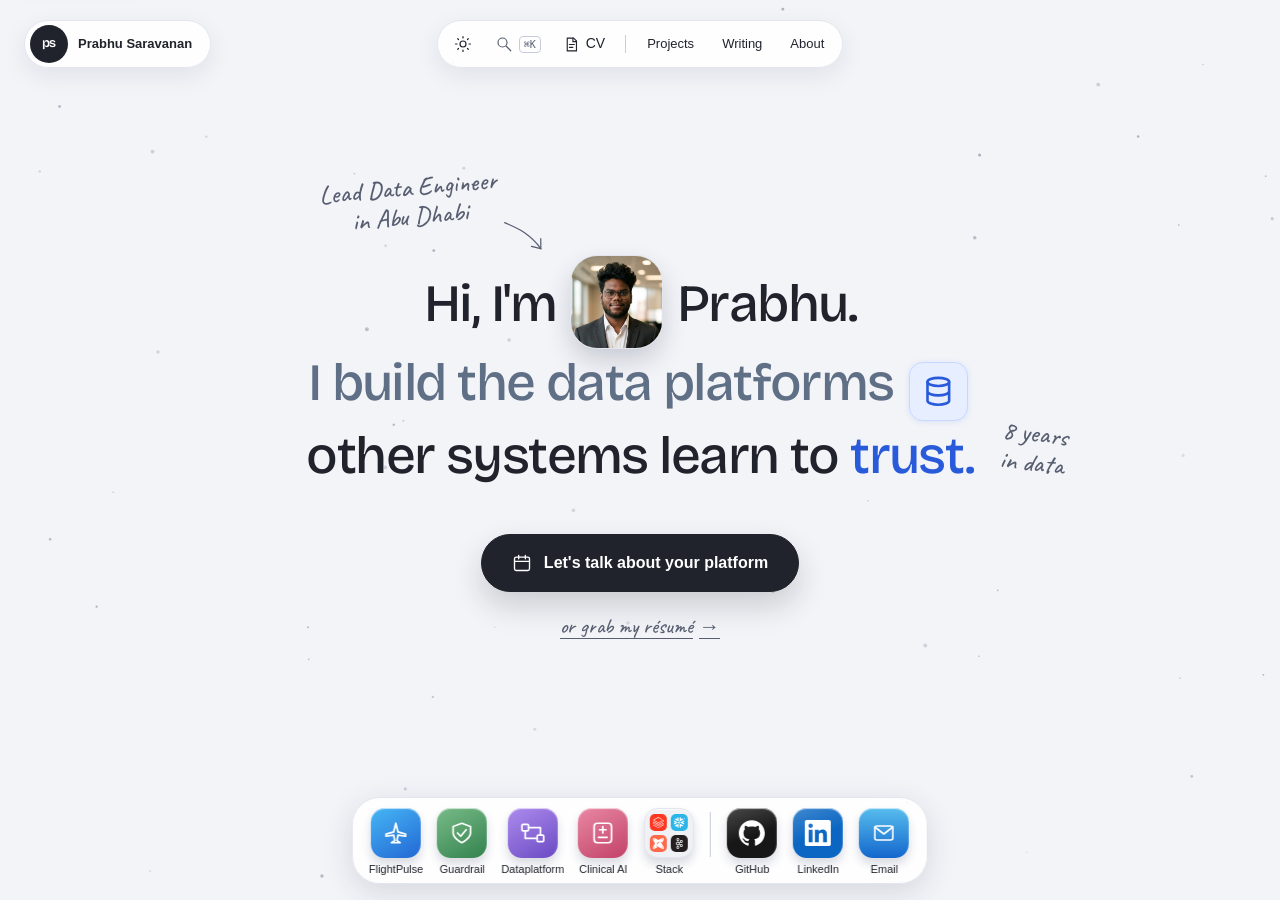
==== commit 29ac1a5a: "Add booking button placeholder and simplify the menu bar - Main button gains a calendar icon. BOOKIN" ====
--- a/index.html
+++ b/index.html
@@ -26,11 +26,11 @@
 {"@context":"https://schema.org","@type":"Person","name":"Prabhu Saravanan","jobTitle":"Lead Data Engineer","url":"https://saravanaprabhu1398-afk.github.io/","image":"https://saravanaprabhu1398-afk.github.io/assets/prabhu.jpg","sameAs":["https://www.linkedin.com/in/prabhu-saravanan-a53317226","https://github.com/saravanaprabhu1398-afk"],"knowsAbout":["Data engineering","Databricks","Snowflake","Apache Kafka","dbt","Apache Spark","Unity Catalog","Apache Iceberg"]}
 </script>
 <link rel="alternate" type="application/rss+xml" title="Prabhu Saravanan — Writing" href="/feed.xml">
-<link rel="stylesheet" href="/site.css?v=19">
+<link rel="stylesheet" href="/site.css?v=20">
 <link rel="icon" href="data:image/svg+xml,%3Csvg xmlns='http://www.w3.org/2000/svg' viewBox='0 0 32 32'%3E%3Crect width='32' height='32' rx='16' fill='%2320232c'/%3E%3Ctext x='16' y='21' font-family='Helvetica,Arial,sans-serif' font-size='14' font-weight='700' fill='%23ffffff' text-anchor='middle'%3Eps%3C/text%3E%3C/svg%3E">
 <link rel="preload" href="/assets/fonts/bricolage-grotesque-latin-wght.woff2" as="font" type="font/woff2" crossorigin>
 <link rel="preload" href="/assets/fonts/caveat-latin-wght.woff2" as="font" type="font/woff2" crossorigin>
-<script src="/theme.js?v=19"></script>
+<script src="/theme.js?v=20"></script>
 </head>
 <body class="home">
 <!--
@@ -51,7 +51,7 @@
       <a class="cv-btn" href="/about/#resumes" data-preview="cv"><svg viewBox="0 0 24 24" fill="none" stroke="currentColor" stroke-width="1.6" stroke-linecap="round" stroke-linejoin="round" aria-hidden="true"><path d="M6 3h9l4 4v14H6Z"/><path d="M14 3v5h5M9 12h7M9 16h5"/></svg><span>CV</span></a>
     </div>
     <span class="nav-sep" aria-hidden="true"></span>
-    <nav class="nav-links" id="navLinks" aria-label="Main"><a href="/projects/">Projects</a><a href="/blog/">Writing</a><a href="/about/">About</a><a href="/#contact">Contact</a></nav>
+    <nav class="nav-links" id="navLinks" aria-label="Main"><a href="/projects/">Projects</a><a href="/blog/">Writing</a><a href="/about/">About</a></nav>
     <button class="menu-btn" id="menuBtn" aria-label="Menu" aria-expanded="false" aria-controls="navLinks"><span></span></button>
   </div>
 </header>
@@ -94,7 +94,9 @@
         <p class="scribble scribble-years">8 years<br>in data</p>
       </div>
       <div class="hero-cta">
-        <a class="btn primary pill" href="#contact" data-preview="contact"><svg viewBox="0 0 24 24" fill="none" stroke="currentColor" stroke-width="1.8" stroke-linecap="round" stroke-linejoin="round" aria-hidden="true"><rect x="3" y="5" width="18" height="14" rx="2"/><path d="m3 6 9 7 9-7"/></svg>Let's talk about your platform</a>
+        <!--HOME:CTA:START-->
+<a class="btn primary pill" href="#contact" data-preview="contact"><svg viewBox="0 0 24 24" fill="none" stroke="currentColor" stroke-width="1.6" stroke-linecap="round" stroke-linejoin="round" aria-hidden="true"><rect x="3" y="5" width="18" height="16" rx="2"/><path d="M3 10h18M8 3v4M16 3v4"/></svg>Let's talk about your platform</a>
+      <!--HOME:CTA:END-->
         <a class="scribble-link" href="/about/#resumes" data-preview="cv">or grab my résumé <span aria-hidden="true">→</span></a>
       </div>
     </div>
@@ -165,6 +167,9 @@
         <h2 id="contact-title">Let's build something you can trust.</h2>
         <p>Hiring for a data engineering role, or looking for help with a platform? Share what you're building, where you are today, and what you need to change.</p>
         <div class="contact-links">
+          <!--CONTACT:BOOK:START-->
+
+      <!--CONTACT:BOOK:END-->
           <a class="btn primary" href="mailto:prabhu.saravanan.de@gmail.com">prabhu.saravanan.de@gmail.com</a>
           <a class="btn" href="https://www.linkedin.com/in/prabhu-saravanan-a53317226" target="_blank" rel="noopener">LinkedIn ↗</a>
           <a class="btn" href="https://github.com/saravanaprabhu1398-afk" target="_blank" rel="noopener">GitHub ↗</a>
@@ -189,7 +194,7 @@
     <nav aria-label="Footer"><a href="/projects/">Projects</a><a href="/blog/">Writing</a><a href="/about/">About</a><a href="/feed.xml">RSS</a><a href="https://github.com/saravanaprabhu1398-afk" rel="noopener">GitHub</a><a href="https://www.linkedin.com/in/prabhu-saravanan-a53317226" rel="noopener">LinkedIn</a></nav>
   </div>
 </footer><div class="dock" role="region" aria-label="Projects and contact"><nav class="dock-apps" aria-label="Projects"><a class="dock-app" href="/projects/#project-flightpulse" data-preview="preview-flightpulse" title="FlightPulse: Flight analytics"><span class="dock-icon app-plane"><svg viewBox="0 0 24 24" fill="none" stroke="currentColor" stroke-width="1.6" stroke-linecap="round" stroke-linejoin="round" aria-hidden="true"><path d="m3 13 7-2 2-8 2 8 7 2v2l-7-1-1 5 3 2H8l3-2-1-5-7 1Z"/></svg></span><span>FlightPulse</span></a><a class="dock-app" href="/projects/#project-guardrail" data-preview="preview-guardrail" title="Guardrail: Safe rollouts"><span class="dock-icon app-shield"><svg viewBox="0 0 24 24" fill="none" stroke="currentColor" stroke-width="1.6" stroke-linecap="round" stroke-linejoin="round" aria-hidden="true"><path d="m12 3 8 3v6c0 5-8 9-8 9s-8-4-8-9V6Z"/><path d="m8 12 3 3 5-6"/></svg></span><span>Guardrail</span></a><a class="dock-app" href="/projects/#project-dataplatform" data-preview="preview-dataplatform" title="Dataplatform: Orchestration"><span class="dock-icon app-pipeline"><svg viewBox="0 0 24 24" fill="none" stroke="currentColor" stroke-width="1.6" stroke-linecap="round" stroke-linejoin="round" aria-hidden="true"><rect x="2" y="4" width="6" height="6" rx="1"/><rect x="16" y="14" width="6" height="6" rx="1"/><path d="M5 10v7h11M8 7h11v7"/></svg></span><span>Dataplatform</span></a><a class="dock-app" href="/projects/#project-clinical-document-intelligence" data-preview="preview-clinical-document-intelligence" title="Clinical AI: Governed RAG"><span class="dock-icon app-clinical"><svg viewBox="0 0 24 24" fill="none" stroke="currentColor" stroke-width="1.6" stroke-linecap="round" stroke-linejoin="round" aria-hidden="true"><rect x="4" y="3" width="16" height="18" rx="3"/><path d="M9 9h6M12 6v6M8 16h8"/></svg></span><span>Clinical AI</span></a><a class="dock-app" href="/projects/" data-preview="stack-folder" title="Core stack"><span class="dock-icon dock-folder"><span class="mini" style="--brand:#FF3621"><svg viewBox="0 0 24 24" fill="currentColor" aria-hidden="true"><path d="M.95 14.184L12 20.403l9.919-5.55v2.21L12 22.662l-10.484-5.96-.565.308v.77L12 24l11.05-6.218v-4.317l-.515-.309L12 19.118l-9.867-5.653v-2.21L12 16.805l11.05-6.218V6.32l-.515-.308L12 11.974 2.647 6.681 12 1.388l7.76 4.368.668-.411v-.566L12 0 .95 6.27v.72L12 13.207l9.919-5.55v2.26L12 15.52 1.516 9.56l-.565.308Z"/></svg></span><span class="mini" style="--brand:#29B5E8"><svg viewBox="0 0 24 24" fill="currentColor" aria-hidden="true"><path d="M24 3.459c0 .646-.418 1.18-1.141 1.18-.723 0-1.142-.534-1.142-1.18 0-.647.419-1.18 1.142-1.18.723 0 1.141.533 1.141 1.18zm-.228 0c0-.533-.38-.951-.913-.951s-.913.38-.913.95c0 .533.38.952.913.952.57 0 .913-.419.913-.951zm-1.37-.533h.495c.266 0 .456.152.456.38 0 .153-.076.229-.19.305l.19.266v.038h-.266l-.19-.266h-.229v.266h-.266zm.495.228h-.229v.267h.229c.114 0 .152-.038.152-.114.038-.077-.038-.153-.152-.153zM7.602 12.4c.038-.151.076-.304.076-.456 0-.114-.038-.228-.038-.342-.114-.343-.304-.647-.646-.838l-4.87-2.777c-.685-.38-1.56-.152-1.94.533-.381.685-.153 1.56.532 1.94l2.701 1.56-2.701 1.56c-.685.38-.913 1.256-.533 1.94.38.685 1.256.914 1.94.533l4.832-2.777c.343-.267.571-.533.647-.876zm1.332 2.626c-.266-.038-.57.038-.837.19l-4.832 2.777c-.685.38-.913 1.256-.532 1.94.38.686 1.255.914 1.94.533l2.701-1.56v3.12c0 .8.647 1.408 1.446 1.408.799 0 1.407-.647 1.407-1.408v-5.592c0-.761-.57-1.37-1.293-1.408zm4.946-6.088c.266.038.57-.038.837-.19l4.832-2.777c.685-.38.913-1.256.532-1.94-.38-.686-1.255-.914-1.94-.533l-2.701 1.56V1.975c0-.799-.647-1.408-1.446-1.408-.799 0-1.446.609-1.446 1.408V7.53c0 .76.609 1.37 1.332 1.407zM3.265 5.97l4.832 2.777c.266.152.533.19.837.19.723-.038 1.331-.684 1.331-1.407V1.975c0-.799-.646-1.408-1.407-1.408-.799 0-1.446.647-1.446 1.408v3.12l-2.701-1.56c-.685-.38-1.56-.152-1.94.533-.419.646-.19 1.521.494 1.902zm9.093 6.011a.412.412 0 00-.114-.266l-.57-.571a.346.346 0 00-.267-.114.412.412 0 00-.266.114l-.571.57a.411.411 0 00-.114.267c0 .076.038.19.114.267l.57.57a.345.345 0 00.267.114c.076 0 .19-.038.266-.114l.571-.57a.412.412 0 00.114-.267zm1.598.533L11.94 14.53c-.039.038-.153.114-.229.114h-.608a.411.411 0 01-.267-.114L8.82 12.514a.408.408 0 01-.076-.229v-.608c0-.076.038-.19.114-.267l2.016-2.016a.41.41 0 01.267-.114h.608a.41.41 0 01.267.114l2.016 2.016a.347.347 0 01.114.267v.608c-.076.077-.114.19-.19.229zm5.593 5.44l-4.832-2.777c-.266-.152-.57-.19-.837-.152-.723.038-1.332.684-1.332 1.408v5.554c0 .8.647 1.408 1.408 1.408.799 0 1.446-.647 1.446-1.408v-3.12l2.7 1.56c.686.38 1.561.152 1.941-.533.419-.646.19-1.521-.494-1.94zm2.549-7.533l-2.701 1.56 2.7 1.56c.686.38.914 1.256.533 1.94-.38.685-1.255.913-1.94.533l-4.832-2.778a1.644 1.644 0 01-.647-.798c-.037-.153-.076-.305-.076-.457 0-.114.039-.228.039-.342.114-.343.342-.647.646-.837l4.832-2.778c.685-.38 1.56-.152 1.94.533.457.609.19 1.484-.494 1.864"/></svg></span><span class="mini" style="--brand:#FF694B"><svg viewBox="0 0 24 24" fill="currentColor" aria-hidden="true"><path d="M17.9004 9.3763a8.1488 8.1488 0 0 0-3.0421-3.1206l1.7708.8385a10.2874 10.2874 0 0 1 3.74 3.0007l3.234-5.9295a2.8546 2.8546 0 0 0-.0611-2.9604C22.7566.0371 21.2112-.3409 19.9754.3327l-5.8749 3.2101a4.3612 4.3612 0 0 1-4.1761 0L4.1769.408a2.8545 2.8545 0 0 0-2.9592.0632c-1.1673.7853-1.5452 2.33-.8723 3.5655L3.55 9.9106a4.3612 4.3612 0 0 1 0 4.1772l-3.1272 5.743a2.86 2.86 0 0 0 .085 2.9974c.794 1.1438 2.3225 1.5054 3.5448.8385l6.0581-3.3049a10.2877 10.2877 0 0 1-3.0051-3.7454l-.8374-1.7708a8.148 8.148 0 0 0 3.1206 3.0421l10.5832 5.779c1.2213.666 2.7481.3055 3.5426-.8363a2.8699 2.8699 0 0 0 .0796-3.0018L17.9004 9.3763zm3.3801-7.7351c.6022 0 1.0904.4882 1.0904 1.0904s-.4882 1.0904-1.0904 1.0904-1.0904-.4882-1.0904-1.0904.4882-1.0904 1.0904-1.0904zM2.7442 3.822c-.6022 0-1.0904-.4882-1.0904-1.0904s.4882-1.0904 1.0904-1.0904 1.0904.4882 1.0904 1.0904S3.3464 3.822 2.7442 3.822zm0 18.5363c-.6022 0-1.0904-.4882-1.0904-1.0904 0-.6022.4882-1.0904 1.0904-1.0904s1.0904.4882 1.0904 1.0904c0 .6022-.4882 1.0904-1.0904 1.0904zm10.3585-11.4489c-1.2008-.0035-2.177.9672-2.1805 2.1679a2.1738 2.1738 0 0 0 .7052 1.6091c-1.4872-.2091-2.5234-1.5843-2.3142-3.0716.2091-1.4872 1.5843-2.5234 3.0716-2.3142a2.7194 2.7194 0 0 1 2.3142 2.3142 2.1623 2.1623 0 0 0-1.5963-.7054zm8.1778 11.4489c-.6022 0-1.0904-.4882-1.0904-1.0904 0-.6022.4882-1.0904 1.0904-1.0904s1.0904.4882 1.0904 1.0904c0 .6022-.4882 1.0904-1.0904 1.0904z"/></svg></span><span class="mini" style="--brand:#231F20"><svg viewBox="0 0 24 24" fill="currentColor" aria-hidden="true"><path d="M9.71 2.136a1.43 1.43 0 0 0-2.047 0h-.007a1.48 1.48 0 0 0-.421 1.042c0 .41.161.777.422 1.039l.007.007c.257.264.616.426 1.019.426.404 0 .766-.162 1.027-.426l.003-.007c.261-.262.421-.629.421-1.039 0-.408-.159-.777-.421-1.042H9.71zM8.683 22.295c.404 0 .766-.167 1.027-.429l.003-.008c.261-.261.421-.631.421-1.036 0-.41-.159-.778-.421-1.044H9.71a1.42 1.42 0 0 0-1.027-.432 1.4 1.4 0 0 0-1.02.432h-.007c-.26.266-.422.634-.422 1.044 0 .406.161.775.422 1.036l.007.008c.258.262.617.429 1.02.429zm7.89-4.462c.359-.096.683-.33.882-.684l.027-.052a1.47 1.47 0 0 0 .114-1.067 1.454 1.454 0 0 0-.675-.896l-.021-.014a1.425 1.425 0 0 0-1.078-.132c-.36.091-.684.335-.881.686-.2.349-.241.75-.146 1.119.099.363.33.691.675.896h.002c.346.203.737.239 1.101.144zm-6.405-7.342a2.083 2.083 0 0 0-1.485-.627c-.58 0-1.103.242-1.482.627-.378.385-.612.916-.612 1.507s.233 1.124.612 1.514a2.08 2.08 0 0 0 2.967 0c.379-.39.612-.923.612-1.514s-.233-1.122-.612-1.507zm-.835-2.51c.843.141 1.6.552 2.178 1.144h.004c.092.093.182.196.265.299l1.446-.851a3.176 3.176 0 0 1-.047-1.808 3.149 3.149 0 0 1 1.456-1.926l.025-.016a3.062 3.062 0 0 1 2.345-.306c.77.21 1.465.721 1.898 1.482v.002c.431.757.518 1.626.313 2.408a3.145 3.145 0 0 1-1.456 1.928l-.198.118h-.02a3.095 3.095 0 0 1-2.154.201 3.127 3.127 0 0 1-1.514-.944l-1.444.848a4.162 4.162 0 0 1 0 2.879l1.444.846c.413-.47.939-.789 1.514-.944a3.041 3.041 0 0 1 2.371.319l.048.023v.002a3.17 3.17 0 0 1 1.408 1.906 3.215 3.215 0 0 1-.313 2.405l-.026.053-.003-.005a3.147 3.147 0 0 1-1.867 1.436 3.096 3.096 0 0 1-2.371-.318v-.006a3.156 3.156 0 0 1-1.456-1.927 3.175 3.175 0 0 1 .047-1.805l-1.446-.848a3.905 3.905 0 0 1-.265.294l-.004.005a3.938 3.938 0 0 1-2.178 1.138v1.699a3.09 3.09 0 0 1 1.56.862l.002.004c.565.572.914 1.368.914 2.243 0 .873-.35 1.664-.914 2.239l-.002.009a3.1 3.1 0 0 1-2.21.931 3.1 3.1 0 0 1-2.206-.93h-.002v-.009a3.186 3.186 0 0 1-.916-2.239c0-.875.35-1.672.916-2.243v-.004h.002a3.1 3.1 0 0 1 1.558-.862v-1.699a3.926 3.926 0 0 1-2.176-1.138l-.006-.005a4.098 4.098 0 0 1-1.173-2.874c0-1.122.452-2.136 1.173-2.872h.006a3.947 3.947 0 0 1 2.176-1.144V6.289a3.137 3.137 0 0 1-1.558-.864h-.002v-.004a3.192 3.192 0 0 1-.916-2.243c0-.871.35-1.669.916-2.243l.002-.002A3.084 3.084 0 0 1 8.683 0c.861 0 1.641.355 2.21.932v.002h.002c.565.574.914 1.372.914 2.243 0 .876-.35 1.667-.914 2.243l-.002.005a3.142 3.142 0 0 1-1.56.864v1.692zm8.121-1.129l-.012-.019a1.452 1.452 0 0 0-.87-.668 1.43 1.43 0 0 0-1.103.146h.002c-.347.2-.58.529-.677.896-.095.365-.054.768.146 1.119l.007.009c.2.347.519.579.874.673.357.103.755.059 1.098-.144l.019-.009a1.47 1.47 0 0 0 .657-.885 1.493 1.493 0 0 0-.141-1.118"/></svg></span></span><span>Stack</span></a></nav><span class="dock-divider" aria-hidden="true"></span><nav class="dock-links" aria-label="Elsewhere"><a href="https://github.com/saravanaprabhu1398-afk" rel="noopener"><span class="dock-icon dock-tech" style="--brand:#181717"><svg viewBox="0 0 24 24" fill="currentColor" aria-hidden="true"><path d="M12 .297c-6.63 0-12 5.373-12 12 0 5.303 3.438 9.8 8.205 11.385.6.113.82-.258.82-.577 0-.285-.01-1.04-.015-2.04-3.338.724-4.042-1.61-4.042-1.61C4.422 18.07 3.633 17.7 3.633 17.7c-1.087-.744.084-.729.084-.729 1.205.084 1.838 1.236 1.838 1.236 1.07 1.835 2.809 1.305 3.495.998.108-.776.417-1.305.76-1.605-2.665-.3-5.466-1.332-5.466-5.93 0-1.31.465-2.38 1.235-3.22-.135-.303-.54-1.523.105-3.176 0 0 1.005-.322 3.3 1.23.96-.267 1.98-.399 3-.405 1.02.006 2.04.138 3 .405 2.28-1.552 3.285-1.23 3.285-1.23.645 1.653.24 2.873.12 3.176.765.84 1.23 1.91 1.23 3.22 0 4.61-2.805 5.625-5.475 5.92.42.36.81 1.096.81 2.22 0 1.606-.015 2.896-.015 3.286 0 .315.21.69.825.57C20.565 22.092 24 17.592 24 12.297c0-6.627-5.373-12-12-12"/></svg></span><span>GitHub</span></a><a href="https://www.linkedin.com/in/prabhu-saravanan-a53317226" rel="noopener"><span class="dock-icon dock-tech" style="--brand:#0A66C2"><svg viewBox="0 0 24 24" fill="currentColor" aria-hidden="true"><path d="M20.447 20.452h-3.554v-5.569c0-1.328-.027-3.037-1.852-3.037-1.853 0-2.136 1.445-2.136 2.939v5.667H9.351V9h3.414v1.561h.046c.477-.9 1.637-1.85 3.37-1.85 3.601 0 4.267 2.37 4.267 5.455v6.286zM5.337 7.433c-1.144 0-2.063-.926-2.063-2.065 0-1.138.92-2.063 2.063-2.063 1.14 0 2.064.925 2.064 2.063 0 1.139-.925 2.065-2.064 2.065zm1.782 13.019H3.555V9h3.564v11.452zM22.225 0H1.771C.792 0 0 .774 0 1.729v20.542C0 23.227.792 24 1.771 24h20.451C23.2 24 24 23.227 24 22.271V1.729C24 .774 23.2 0 22.222 0h.003z"/></svg></span><span>LinkedIn</span></a><a href="mailto:prabhu.saravanan.de@gmail.com"><span class="dock-icon dock-mail"><svg viewBox="0 0 24 24" fill="none" stroke="currentColor" stroke-width="1.6" stroke-linecap="round" stroke-linejoin="round" aria-hidden="true"><rect x="3" y="5" width="18" height="14" rx="2"/><path d="m3 6 9 7 9-7"/></svg></span><span>Email</span></a></nav></div><dialog class="project-preview" id="stack-folder" aria-labelledby="stack-folder-title"><div class="preview-window folder-window"><div class="window-bar"><span id="stack-folder-title">Core stack</span><button type="button" data-close-preview aria-label="Close core stack">Close <kbd>Esc</kbd></button></div><p class="folder-note">The tools behind the projects. Pick one to see the work it powers.</p><ul class="folder-grid"><li><a href="/projects/?filter=lakehouse"><span class="folder-icon dock-tech" style="--brand:#FF3621"><svg viewBox="0 0 24 24" fill="currentColor" aria-hidden="true"><path d="M.95 14.184L12 20.403l9.919-5.55v2.21L12 22.662l-10.484-5.96-.565.308v.77L12 24l11.05-6.218v-4.317l-.515-.309L12 19.118l-9.867-5.653v-2.21L12 16.805l11.05-6.218V6.32l-.515-.308L12 11.974 2.647 6.681 12 1.388l7.76 4.368.668-.411v-.566L12 0 .95 6.27v.72L12 13.207l9.919-5.55v2.26L12 15.52 1.516 9.56l-.565.308Z"/></svg></span><strong>Databricks</strong><small>Lakehouse projects</small></a></li><li><a href="/projects/?filter=warehouse"><span class="folder-icon dock-tech" style="--brand:#29B5E8"><svg viewBox="0 0 24 24" fill="currentColor" aria-hidden="true"><path d="M24 3.459c0 .646-.418 1.18-1.141 1.18-.723 0-1.142-.534-1.142-1.18 0-.647.419-1.18 1.142-1.18.723 0 1.141.533 1.141 1.18zm-.228 0c0-.533-.38-.951-.913-.951s-.913.38-.913.95c0 .533.38.952.913.952.57 0 .913-.419.913-.951zm-1.37-.533h.495c.266 0 .456.152.456.38 0 .153-.076.229-.19.305l.19.266v.038h-.266l-.19-.266h-.229v.266h-.266zm.495.228h-.229v.267h.229c.114 0 .152-.038.152-.114.038-.077-.038-.153-.152-.153zM7.602 12.4c.038-.151.076-.304.076-.456 0-.114-.038-.228-.038-.342-.114-.343-.304-.647-.646-.838l-4.87-2.777c-.685-.38-1.56-.152-1.94.533-.381.685-.153 1.56.532 1.94l2.701 1.56-2.701 1.56c-.685.38-.913 1.256-.533 1.94.38.685 1.256.914 1.94.533l4.832-2.777c.343-.267.571-.533.647-.876zm1.332 2.626c-.266-.038-.57.038-.837.19l-4.832 2.777c-.685.38-.913 1.256-.532 1.94.38.686 1.255.914 1.94.533l2.701-1.56v3.12c0 .8.647 1.408 1.446 1.408.799 0 1.407-.647 1.407-1.408v-5.592c0-.761-.57-1.37-1.293-1.408zm4.946-6.088c.266.038.57-.038.837-.19l4.832-2.777c.685-.38.913-1.256.532-1.94-.38-.686-1.255-.914-1.94-.533l-2.701 1.56V1.975c0-.799-.647-1.408-1.446-1.408-.799 0-1.446.609-1.446 1.408V7.53c0 .76.609 1.37 1.332 1.407zM3.265 5.97l4.832 2.777c.266.152.533.19.837.19.723-.038 1.331-.684 1.331-1.407V1.975c0-.799-.646-1.408-1.407-1.408-.799 0-1.446.647-1.446 1.408v3.12l-2.701-1.56c-.685-.38-1.56-.152-1.94.533-.419.646-.19 1.521.494 1.902zm9.093 6.011a.412.412 0 00-.114-.266l-.57-.571a.346.346 0 00-.267-.114.412.412 0 00-.266.114l-.571.57a.411.411 0 00-.114.267c0 .076.038.19.114.267l.57.57a.345.345 0 00.267.114c.076 0 .19-.038.266-.114l.571-.57a.412.412 0 00.114-.267zm1.598.533L11.94 14.53c-.039.038-.153.114-.229.114h-.608a.411.411 0 01-.267-.114L8.82 12.514a.408.408 0 01-.076-.229v-.608c0-.076.038-.19.114-.267l2.016-2.016a.41.41 0 01.267-.114h.608a.41.41 0 01.267.114l2.016 2.016a.347.347 0 01.114.267v.608c-.076.077-.114.19-.19.229zm5.593 5.44l-4.832-2.777c-.266-.152-.57-.19-.837-.152-.723.038-1.332.684-1.332 1.408v5.554c0 .8.647 1.408 1.408 1.408.799 0 1.446-.647 1.446-1.408v-3.12l2.7 1.56c.686.38 1.561.152 1.941-.533.419-.646.19-1.521-.494-1.94zm2.549-7.533l-2.701 1.56 2.7 1.56c.686.38.914 1.256.533 1.94-.38.685-1.255.913-1.94.533l-4.832-2.778a1.644 1.644 0 01-.647-.798c-.037-.153-.076-.305-.076-.457 0-.114.039-.228.039-.342.114-.343.342-.647.646-.837l4.832-2.778c.685-.38 1.56-.152 1.94.533.457.609.19 1.484-.494 1.864"/></svg></span><strong>Snowflake</strong><small>Warehouse projects</small></a></li><li><a href="/projects/?filter=warehouse"><span class="folder-icon dock-tech" style="--brand:#FF694B"><svg viewBox="0 0 24 24" fill="currentColor" aria-hidden="true"><path d="M17.9004 9.3763a8.1488 8.1488 0 0 0-3.0421-3.1206l1.7708.8385a10.2874 10.2874 0 0 1 3.74 3.0007l3.234-5.9295a2.8546 2.8546 0 0 0-.0611-2.9604C22.7566.0371 21.2112-.3409 19.9754.3327l-5.8749 3.2101a4.3612 4.3612 0 0 1-4.1761 0L4.1769.408a2.8545 2.8545 0 0 0-2.9592.0632c-1.1673.7853-1.5452 2.33-.8723 3.5655L3.55 9.9106a4.3612 4.3612 0 0 1 0 4.1772l-3.1272 5.743a2.86 2.86 0 0 0 .085 2.9974c.794 1.1438 2.3225 1.5054 3.5448.8385l6.0581-3.3049a10.2877 10.2877 0 0 1-3.0051-3.7454l-.8374-1.7708a8.148 8.148 0 0 0 3.1206 3.0421l10.5832 5.779c1.2213.666 2.7481.3055 3.5426-.8363a2.8699 2.8699 0 0 0 .0796-3.0018L17.9004 9.3763zm3.3801-7.7351c.6022 0 1.0904.4882 1.0904 1.0904s-.4882 1.0904-1.0904 1.0904-1.0904-.4882-1.0904-1.0904.4882-1.0904 1.0904-1.0904zM2.7442 3.822c-.6022 0-1.0904-.4882-1.0904-1.0904s.4882-1.0904 1.0904-1.0904 1.0904.4882 1.0904 1.0904S3.3464 3.822 2.7442 3.822zm0 18.5363c-.6022 0-1.0904-.4882-1.0904-1.0904 0-.6022.4882-1.0904 1.0904-1.0904s1.0904.4882 1.0904 1.0904c0 .6022-.4882 1.0904-1.0904 1.0904zm10.3585-11.4489c-1.2008-.0035-2.177.9672-2.1805 2.1679a2.1738 2.1738 0 0 0 .7052 1.6091c-1.4872-.2091-2.5234-1.5843-2.3142-3.0716.2091-1.4872 1.5843-2.5234 3.0716-2.3142a2.7194 2.7194 0 0 1 2.3142 2.3142 2.1623 2.1623 0 0 0-1.5963-.7054zm8.1778 11.4489c-.6022 0-1.0904-.4882-1.0904-1.0904 0-.6022.4882-1.0904 1.0904-1.0904s1.0904.4882 1.0904 1.0904c0 .6022-.4882 1.0904-1.0904 1.0904z"/></svg></span><strong>dbt</strong><small>Warehouse projects</small></a></li><li><a href="/projects/?filter=streaming"><span class="folder-icon dock-tech" style="--brand:#231F20"><svg viewBox="0 0 24 24" fill="currentColor" aria-hidden="true"><path d="M9.71 2.136a1.43 1.43 0 0 0-2.047 0h-.007a1.48 1.48 0 0 0-.421 1.042c0 .41.161.777.422 1.039l.007.007c.257.264.616.426 1.019.426.404 0 .766-.162 1.027-.426l.003-.007c.261-.262.421-.629.421-1.039 0-.408-.159-.777-.421-1.042H9.71zM8.683 22.295c.404 0 .766-.167 1.027-.429l.003-.008c.261-.261.421-.631.421-1.036 0-.41-.159-.778-.421-1.044H9.71a1.42 1.42 0 0 0-1.027-.432 1.4 1.4 0 0 0-1.02.432h-.007c-.26.266-.422.634-.422 1.044 0 .406.161.775.422 1.036l.007.008c.258.262.617.429 1.02.429zm7.89-4.462c.359-.096.683-.33.882-.684l.027-.052a1.47 1.47 0 0 0 .114-1.067 1.454 1.454 0 0 0-.675-.896l-.021-.014a1.425 1.425 0 0 0-1.078-.132c-.36.091-.684.335-.881.686-.2.349-.241.75-.146 1.119.099.363.33.691.675.896h.002c.346.203.737.239 1.101.144zm-6.405-7.342a2.083 2.083 0 0 0-1.485-.627c-.58 0-1.103.242-1.482.627-.378.385-.612.916-.612 1.507s.233 1.124.612 1.514a2.08 2.08 0 0 0 2.967 0c.379-.39.612-.923.612-1.514s-.233-1.122-.612-1.507zm-.835-2.51c.843.141 1.6.552 2.178 1.144h.004c.092.093.182.196.265.299l1.446-.851a3.176 3.176 0 0 1-.047-1.808 3.149 3.149 0 0 1 1.456-1.926l.025-.016a3.062 3.062 0 0 1 2.345-.306c.77.21 1.465.721 1.898 1.482v.002c.431.757.518 1.626.313 2.408a3.145 3.145 0 0 1-1.456 1.928l-.198.118h-.02a3.095 3.095 0 0 1-2.154.201 3.127 3.127 0 0 1-1.514-.944l-1.444.848a4.162 4.162 0 0 1 0 2.879l1.444.846c.413-.47.939-.789 1.514-.944a3.041 3.041 0 0 1 2.371.319l.048.023v.002a3.17 3.17 0 0 1 1.408 1.906 3.215 3.215 0 0 1-.313 2.405l-.026.053-.003-.005a3.147 3.147 0 0 1-1.867 1.436 3.096 3.096 0 0 1-2.371-.318v-.006a3.156 3.156 0 0 1-1.456-1.927 3.175 3.175 0 0 1 .047-1.805l-1.446-.848a3.905 3.905 0 0 1-.265.294l-.004.005a3.938 3.938 0 0 1-2.178 1.138v1.699a3.09 3.09 0 0 1 1.56.862l.002.004c.565.572.914 1.368.914 2.243 0 .873-.35 1.664-.914 2.239l-.002.009a3.1 3.1 0 0 1-2.21.931 3.1 3.1 0 0 1-2.206-.93h-.002v-.009a3.186 3.186 0 0 1-.916-2.239c0-.875.35-1.672.916-2.243v-.004h.002a3.1 3.1 0 0 1 1.558-.862v-1.699a3.926 3.926 0 0 1-2.176-1.138l-.006-.005a4.098 4.098 0 0 1-1.173-2.874c0-1.122.452-2.136 1.173-2.872h.006a3.947 3.947 0 0 1 2.176-1.144V6.289a3.137 3.137 0 0 1-1.558-.864h-.002v-.004a3.192 3.192 0 0 1-.916-2.243c0-.871.35-1.669.916-2.243l.002-.002A3.084 3.084 0 0 1 8.683 0c.861 0 1.641.355 2.21.932v.002h.002c.565.574.914 1.372.914 2.243 0 .876-.35 1.667-.914 2.243l-.002.005a3.142 3.142 0 0 1-1.56.864v1.692zm8.121-1.129l-.012-.019a1.452 1.452 0 0 0-.87-.668 1.43 1.43 0 0 0-1.103.146h.002c-.347.2-.58.529-.677.896-.095.365-.054.768.146 1.119l.007.009c.2.347.519.579.874.673.357.103.755.059 1.098-.144l.019-.009a1.47 1.47 0 0 0 .657-.885 1.493 1.493 0 0 0-.141-1.118"/></svg></span><strong>Kafka</strong><small>Streaming projects</small></a></li><li><a href="/projects/?filter=governance"><span class="folder-icon dock-tech" style="--brand:#844FBA"><svg viewBox="0 0 24 24" fill="currentColor" aria-hidden="true"><path d="M1.44 0v7.575l6.561 3.79V3.787zm21.12 4.227l-6.561 3.791v7.574l6.56-3.787zM8.72 4.23v7.575l6.561 3.787V8.018zm0 8.405v7.575L15.28 24v-7.578z"/></svg></span><strong>Terraform</strong><small>Governance projects</small></a></li><li><a href="/projects/?filter=ai"><span class="folder-icon dock-tech" style="--brand:#3776AB"><svg viewBox="0 0 24 24" fill="currentColor" aria-hidden="true"><path d="M14.25.18l.9.2.73.26.59.3.45.32.34.34.25.34.16.33.1.3.04.26.02.2-.01.13V8.5l-.05.63-.13.55-.21.46-.26.38-.3.31-.33.25-.35.19-.35.14-.33.1-.3.07-.26.04-.21.02H8.77l-.69.05-.59.14-.5.22-.41.27-.33.32-.27.35-.2.36-.15.37-.1.35-.07.32-.04.27-.02.21v3.06H3.17l-.21-.03-.28-.07-.32-.12-.35-.18-.36-.26-.36-.36-.35-.46-.32-.59-.28-.73-.21-.88-.14-1.05-.05-1.23.06-1.22.16-1.04.24-.87.32-.71.36-.57.4-.44.42-.33.42-.24.4-.16.36-.1.32-.05.24-.01h.16l.06.01h8.16v-.83H6.18l-.01-2.75-.02-.37.05-.34.11-.31.17-.28.25-.26.31-.23.38-.2.44-.18.51-.15.58-.12.64-.1.71-.06.77-.04.84-.02 1.27.05zm-6.3 1.98l-.23.33-.08.41.08.41.23.34.33.22.41.09.41-.09.33-.22.23-.34.08-.41-.08-.41-.23-.33-.33-.22-.41-.09-.41.09zm13.09 3.95l.28.06.32.12.35.18.36.27.36.35.35.47.32.59.28.73.21.88.14 1.04.05 1.23-.06 1.23-.16 1.04-.24.86-.32.71-.36.57-.4.45-.42.33-.42.24-.4.16-.36.09-.32.05-.24.02-.16-.01h-8.22v.82h5.84l.01 2.76.02.36-.05.34-.11.31-.17.29-.25.25-.31.24-.38.2-.44.17-.51.15-.58.13-.64.09-.71.07-.77.04-.84.01-1.27-.04-1.07-.14-.9-.2-.73-.25-.59-.3-.45-.33-.34-.34-.25-.34-.16-.33-.1-.3-.04-.25-.02-.2.01-.13v-5.34l.05-.64.13-.54.21-.46.26-.38.3-.32.33-.24.35-.2.35-.14.33-.1.3-.06.26-.04.21-.02.13-.01h5.84l.69-.05.59-.14.5-.21.41-.28.33-.32.27-.35.2-.36.15-.36.1-.35.07-.32.04-.28.02-.21V6.07h2.09l.14.01zm-6.47 14.25l-.23.33-.08.41.08.41.23.33.33.23.41.08.41-.08.33-.23.23-.33.08-.41-.08-.41-.23-.33-.33-.23-.41-.08-.41.08z"/></svg></span><strong>Python</strong><small>AI projects</small></a></li></ul></div></dialog>
-<script src="/site.js?v=19"></script>
+<script src="/site.js?v=20"></script>
 <!--/SHARED:FOOT-->
 </body>
 </html>
--- a/site.css
+++ b/site.css
@@ -343,6 +343,7 @@
 .contact h2 { font-size: clamp(28px, 4vw, 40px); line-height: 1.2; letter-spacing: -0.03em; }
 .contact p { color: var(--muted); max-width: 60ch; margin: 16px 0 24px; font-size: 15px; }
 .contact-links { display: flex; flex-wrap: wrap; gap: 10px; }
+.contact-links .btn svg { width: 18px; height: 18px; flex: none; }
 .contact-links .btn { overflow-wrap: anywhere; max-width: 100%; display: block; text-align: center; }
 
 /* Reading surfaces */
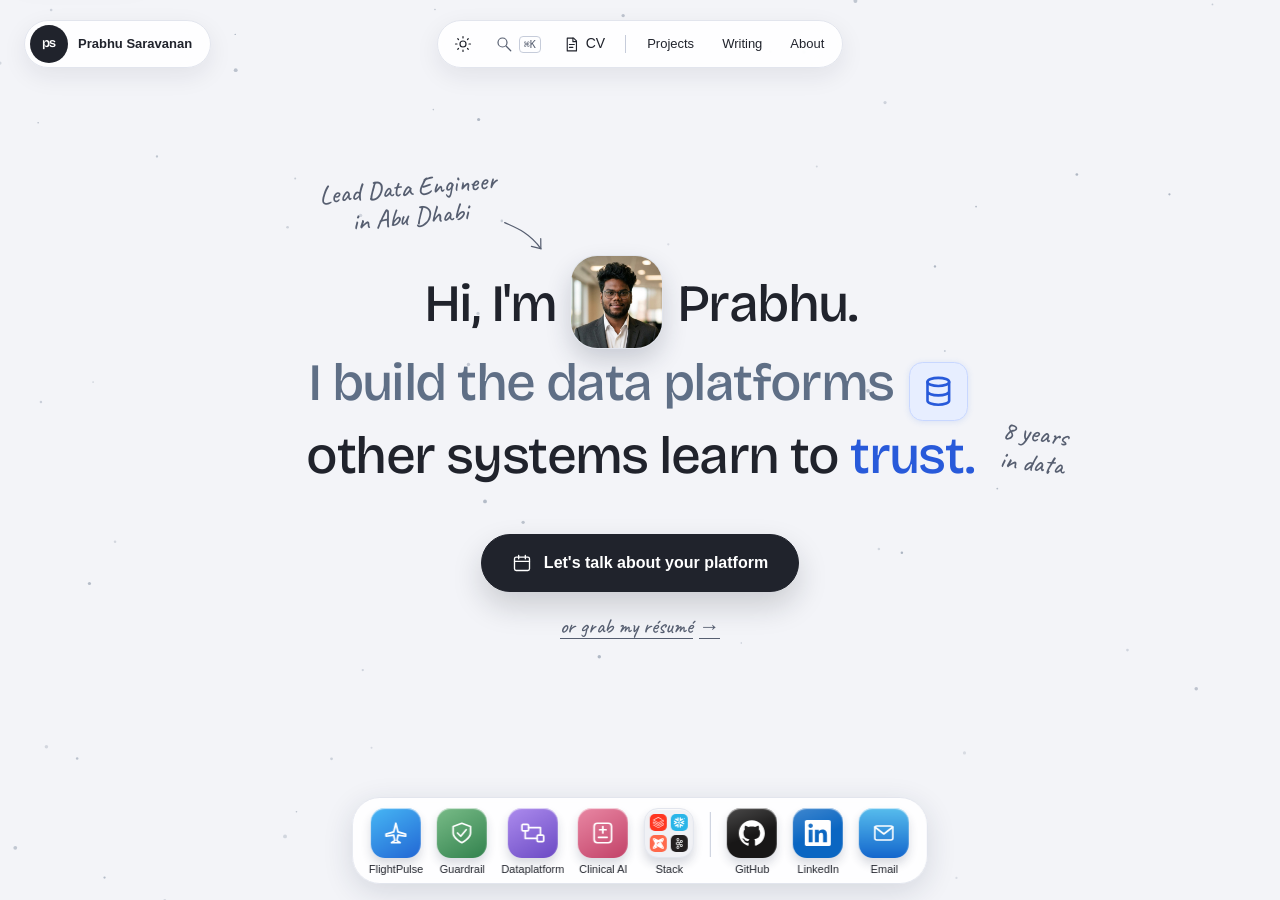
==== commit 5cd79c1a: "Filter projects by the exact tool from the Stack folder Each Stack logo now opens /projects/?tool=<t" ====
--- a/index.html
+++ b/index.html
@@ -26,11 +26,11 @@
 {"@context":"https://schema.org","@type":"Person","name":"Prabhu Saravanan","jobTitle":"Lead Data Engineer","url":"https://saravanaprabhu1398-afk.github.io/","image":"https://saravanaprabhu1398-afk.github.io/assets/prabhu.jpg","sameAs":["https://www.linkedin.com/in/prabhu-saravanan-a53317226","https://github.com/saravanaprabhu1398-afk"],"knowsAbout":["Data engineering","Databricks","Snowflake","Apache Kafka","dbt","Apache Spark","Unity Catalog","Apache Iceberg"]}
 </script>
 <link rel="alternate" type="application/rss+xml" title="Prabhu Saravanan — Writing" href="/feed.xml">
-<link rel="stylesheet" href="/site.css?v=20">
+<link rel="stylesheet" href="/site.css?v=21">
 <link rel="icon" href="data:image/svg+xml,%3Csvg xmlns='http://www.w3.org/2000/svg' viewBox='0 0 32 32'%3E%3Crect width='32' height='32' rx='16' fill='%2320232c'/%3E%3Ctext x='16' y='21' font-family='Helvetica,Arial,sans-serif' font-size='14' font-weight='700' fill='%23ffffff' text-anchor='middle'%3Eps%3C/text%3E%3C/svg%3E">
 <link rel="preload" href="/assets/fonts/bricolage-grotesque-latin-wght.woff2" as="font" type="font/woff2" crossorigin>
 <link rel="preload" href="/assets/fonts/caveat-latin-wght.woff2" as="font" type="font/woff2" crossorigin>
-<script src="/theme.js?v=20"></script>
+<script src="/theme.js?v=21"></script>
 </head>
 <body class="home">
 <!--
@@ -104,7 +104,7 @@
 <dialog class="project-preview" id="preview-flightpulse" aria-label="FlightPulse project preview">
           <div class="preview-window"><div class="window-bar"><span>FlightPulse</span>
           <button type="button" data-close-preview aria-label="Close FlightPulse preview">Close <kbd>Esc</kbd></button></div>
-                <article class="card project" data-tags="lakehouse streaming ai" data-reveal>
+                <article class="card project" data-tags="lakehouse streaming ai" data-tools="dbt python" data-reveal>
         <div class="project-img"><img src="/assets/02_delay_by_airport.png" alt="FlightPulse dashboard: delay rate by origin airport, shown as a bubble map" loading="lazy"></div>
         <div class="project-body">
           <span class="badge">Streaming lakehouse</span>
@@ -118,7 +118,7 @@
           <a class="preview-more" href="/projects/#project-flightpulse">Open in Projects &#8599;</a></div></dialog><dialog class="project-preview" id="preview-guardrail" aria-label="Guardrail project preview">
           <div class="preview-window"><div class="window-bar"><span>Guardrail</span>
           <button type="button" data-close-preview aria-label="Close Guardrail preview">Close <kbd>Esc</kbd></button></div>
-                <article class="card project" data-tags="warehouse streaming governance" data-reveal>
+                <article class="card project" data-tags="warehouse streaming governance" data-tools="snowflake dbt apachekafka terraform python" data-reveal>
         <div class="project-img"><img src="/assets/guardrail-decision-loop.svg" alt="Guardrail decision loop: assignment and exposure feed integrity checks, which gate the statistical result" loading="lazy"></div>
         <div class="project-body">
           <span class="badge">Snowflake · experimentation</span>
@@ -132,7 +132,7 @@
           <a class="preview-more" href="/projects/#project-guardrail">Open in Projects &#8599;</a></div></dialog><dialog class="project-preview" id="preview-dataplatform" aria-label="Dataplatform project preview">
           <div class="preview-window"><div class="window-bar"><span>Dataplatform</span>
           <button type="button" data-close-preview aria-label="Close Dataplatform preview">Close <kbd>Esc</kbd></button></div>
-                <article class="card project" data-tags="governance" data-reveal>
+                <article class="card project" data-tags="governance" data-tools="dbt python" data-reveal>
 
         <div class="project-body">
           <span class="badge">Orchestration platform</span>
@@ -146,7 +146,7 @@
           <a class="preview-more" href="/projects/#project-dataplatform">Open in Projects &#8599;</a></div></dialog><dialog class="project-preview" id="preview-clinical-document-intelligence" aria-label="Clinical AI project preview">
           <div class="preview-window"><div class="window-bar"><span>Clinical AI</span>
           <button type="button" data-close-preview aria-label="Close Clinical AI preview">Close <kbd>Esc</kbd></button></div>
-                <article class="card project" data-tags="lakehouse ai governance" data-reveal>
+                <article class="card project" data-tags="lakehouse ai governance" data-tools="databricks" data-reveal>
 
         <div class="project-body">
           <span class="badge">Databricks · GenAI</span>
@@ -193,8 +193,8 @@
     <span>Prabhu Saravanan — Abu Dhabi, UAE</span>
     <nav aria-label="Footer"><a href="/projects/">Projects</a><a href="/blog/">Writing</a><a href="/about/">About</a><a href="/feed.xml">RSS</a><a href="https://github.com/saravanaprabhu1398-afk" rel="noopener">GitHub</a><a href="https://www.linkedin.com/in/prabhu-saravanan-a53317226" rel="noopener">LinkedIn</a></nav>
   </div>
-</footer><div class="dock" role="region" aria-label="Projects and contact"><nav class="dock-apps" aria-label="Projects"><a class="dock-app" href="/projects/#project-flightpulse" data-preview="preview-flightpulse" title="FlightPulse: Flight analytics"><span class="dock-icon app-plane"><svg viewBox="0 0 24 24" fill="none" stroke="currentColor" stroke-width="1.6" stroke-linecap="round" stroke-linejoin="round" aria-hidden="true"><path d="m3 13 7-2 2-8 2 8 7 2v2l-7-1-1 5 3 2H8l3-2-1-5-7 1Z"/></svg></span><span>FlightPulse</span></a><a class="dock-app" href="/projects/#project-guardrail" data-preview="preview-guardrail" title="Guardrail: Safe rollouts"><span class="dock-icon app-shield"><svg viewBox="0 0 24 24" fill="none" stroke="currentColor" stroke-width="1.6" stroke-linecap="round" stroke-linejoin="round" aria-hidden="true"><path d="m12 3 8 3v6c0 5-8 9-8 9s-8-4-8-9V6Z"/><path d="m8 12 3 3 5-6"/></svg></span><span>Guardrail</span></a><a class="dock-app" href="/projects/#project-dataplatform" data-preview="preview-dataplatform" title="Dataplatform: Orchestration"><span class="dock-icon app-pipeline"><svg viewBox="0 0 24 24" fill="none" stroke="currentColor" stroke-width="1.6" stroke-linecap="round" stroke-linejoin="round" aria-hidden="true"><rect x="2" y="4" width="6" height="6" rx="1"/><rect x="16" y="14" width="6" height="6" rx="1"/><path d="M5 10v7h11M8 7h11v7"/></svg></span><span>Dataplatform</span></a><a class="dock-app" href="/projects/#project-clinical-document-intelligence" data-preview="preview-clinical-document-intelligence" title="Clinical AI: Governed RAG"><span class="dock-icon app-clinical"><svg viewBox="0 0 24 24" fill="none" stroke="currentColor" stroke-width="1.6" stroke-linecap="round" stroke-linejoin="round" aria-hidden="true"><rect x="4" y="3" width="16" height="18" rx="3"/><path d="M9 9h6M12 6v6M8 16h8"/></svg></span><span>Clinical AI</span></a><a class="dock-app" href="/projects/" data-preview="stack-folder" title="Core stack"><span class="dock-icon dock-folder"><span class="mini" style="--brand:#FF3621"><svg viewBox="0 0 24 24" fill="currentColor" aria-hidden="true"><path d="M.95 14.184L12 20.403l9.919-5.55v2.21L12 22.662l-10.484-5.96-.565.308v.77L12 24l11.05-6.218v-4.317l-.515-.309L12 19.118l-9.867-5.653v-2.21L12 16.805l11.05-6.218V6.32l-.515-.308L12 11.974 2.647 6.681 12 1.388l7.76 4.368.668-.411v-.566L12 0 .95 6.27v.72L12 13.207l9.919-5.55v2.26L12 15.52 1.516 9.56l-.565.308Z"/></svg></span><span class="mini" style="--brand:#29B5E8"><svg viewBox="0 0 24 24" fill="currentColor" aria-hidden="true"><path d="M24 3.459c0 .646-.418 1.18-1.141 1.18-.723 0-1.142-.534-1.142-1.18 0-.647.419-1.18 1.142-1.18.723 0 1.141.533 1.141 1.18zm-.228 0c0-.533-.38-.951-.913-.951s-.913.38-.913.95c0 .533.38.952.913.952.57 0 .913-.419.913-.951zm-1.37-.533h.495c.266 0 .456.152.456.38 0 .153-.076.229-.19.305l.19.266v.038h-.266l-.19-.266h-.229v.266h-.266zm.495.228h-.229v.267h.229c.114 0 .152-.038.152-.114.038-.077-.038-.153-.152-.153zM7.602 12.4c.038-.151.076-.304.076-.456 0-.114-.038-.228-.038-.342-.114-.343-.304-.647-.646-.838l-4.87-2.777c-.685-.38-1.56-.152-1.94.533-.381.685-.153 1.56.532 1.94l2.701 1.56-2.701 1.56c-.685.38-.913 1.256-.533 1.94.38.685 1.256.914 1.94.533l4.832-2.777c.343-.267.571-.533.647-.876zm1.332 2.626c-.266-.038-.57.038-.837.19l-4.832 2.777c-.685.38-.913 1.256-.532 1.94.38.686 1.255.914 1.94.533l2.701-1.56v3.12c0 .8.647 1.408 1.446 1.408.799 0 1.407-.647 1.407-1.408v-5.592c0-.761-.57-1.37-1.293-1.408zm4.946-6.088c.266.038.57-.038.837-.19l4.832-2.777c.685-.38.913-1.256.532-1.94-.38-.686-1.255-.914-1.94-.533l-2.701 1.56V1.975c0-.799-.647-1.408-1.446-1.408-.799 0-1.446.609-1.446 1.408V7.53c0 .76.609 1.37 1.332 1.407zM3.265 5.97l4.832 2.777c.266.152.533.19.837.19.723-.038 1.331-.684 1.331-1.407V1.975c0-.799-.646-1.408-1.407-1.408-.799 0-1.446.647-1.446 1.408v3.12l-2.701-1.56c-.685-.38-1.56-.152-1.94.533-.419.646-.19 1.521.494 1.902zm9.093 6.011a.412.412 0 00-.114-.266l-.57-.571a.346.346 0 00-.267-.114.412.412 0 00-.266.114l-.571.57a.411.411 0 00-.114.267c0 .076.038.19.114.267l.57.57a.345.345 0 00.267.114c.076 0 .19-.038.266-.114l.571-.57a.412.412 0 00.114-.267zm1.598.533L11.94 14.53c-.039.038-.153.114-.229.114h-.608a.411.411 0 01-.267-.114L8.82 12.514a.408.408 0 01-.076-.229v-.608c0-.076.038-.19.114-.267l2.016-2.016a.41.41 0 01.267-.114h.608a.41.41 0 01.267.114l2.016 2.016a.347.347 0 01.114.267v.608c-.076.077-.114.19-.19.229zm5.593 5.44l-4.832-2.777c-.266-.152-.57-.19-.837-.152-.723.038-1.332.684-1.332 1.408v5.554c0 .8.647 1.408 1.408 1.408.799 0 1.446-.647 1.446-1.408v-3.12l2.7 1.56c.686.38 1.561.152 1.941-.533.419-.646.19-1.521-.494-1.94zm2.549-7.533l-2.701 1.56 2.7 1.56c.686.38.914 1.256.533 1.94-.38.685-1.255.913-1.94.533l-4.832-2.778a1.644 1.644 0 01-.647-.798c-.037-.153-.076-.305-.076-.457 0-.114.039-.228.039-.342.114-.343.342-.647.646-.837l4.832-2.778c.685-.38 1.56-.152 1.94.533.457.609.19 1.484-.494 1.864"/></svg></span><span class="mini" style="--brand:#FF694B"><svg viewBox="0 0 24 24" fill="currentColor" aria-hidden="true"><path d="M17.9004 9.3763a8.1488 8.1488 0 0 0-3.0421-3.1206l1.7708.8385a10.2874 10.2874 0 0 1 3.74 3.0007l3.234-5.9295a2.8546 2.8546 0 0 0-.0611-2.9604C22.7566.0371 21.2112-.3409 19.9754.3327l-5.8749 3.2101a4.3612 4.3612 0 0 1-4.1761 0L4.1769.408a2.8545 2.8545 0 0 0-2.9592.0632c-1.1673.7853-1.5452 2.33-.8723 3.5655L3.55 9.9106a4.3612 4.3612 0 0 1 0 4.1772l-3.1272 5.743a2.86 2.86 0 0 0 .085 2.9974c.794 1.1438 2.3225 1.5054 3.5448.8385l6.0581-3.3049a10.2877 10.2877 0 0 1-3.0051-3.7454l-.8374-1.7708a8.148 8.148 0 0 0 3.1206 3.0421l10.5832 5.779c1.2213.666 2.7481.3055 3.5426-.8363a2.8699 2.8699 0 0 0 .0796-3.0018L17.9004 9.3763zm3.3801-7.7351c.6022 0 1.0904.4882 1.0904 1.0904s-.4882 1.0904-1.0904 1.0904-1.0904-.4882-1.0904-1.0904.4882-1.0904 1.0904-1.0904zM2.7442 3.822c-.6022 0-1.0904-.4882-1.0904-1.0904s.4882-1.0904 1.0904-1.0904 1.0904.4882 1.0904 1.0904S3.3464 3.822 2.7442 3.822zm0 18.5363c-.6022 0-1.0904-.4882-1.0904-1.0904 0-.6022.4882-1.0904 1.0904-1.0904s1.0904.4882 1.0904 1.0904c0 .6022-.4882 1.0904-1.0904 1.0904zm10.3585-11.4489c-1.2008-.0035-2.177.9672-2.1805 2.1679a2.1738 2.1738 0 0 0 .7052 1.6091c-1.4872-.2091-2.5234-1.5843-2.3142-3.0716.2091-1.4872 1.5843-2.5234 3.0716-2.3142a2.7194 2.7194 0 0 1 2.3142 2.3142 2.1623 2.1623 0 0 0-1.5963-.7054zm8.1778 11.4489c-.6022 0-1.0904-.4882-1.0904-1.0904 0-.6022.4882-1.0904 1.0904-1.0904s1.0904.4882 1.0904 1.0904c0 .6022-.4882 1.0904-1.0904 1.0904z"/></svg></span><span class="mini" style="--brand:#231F20"><svg viewBox="0 0 24 24" fill="currentColor" aria-hidden="true"><path d="M9.71 2.136a1.43 1.43 0 0 0-2.047 0h-.007a1.48 1.48 0 0 0-.421 1.042c0 .41.161.777.422 1.039l.007.007c.257.264.616.426 1.019.426.404 0 .766-.162 1.027-.426l.003-.007c.261-.262.421-.629.421-1.039 0-.408-.159-.777-.421-1.042H9.71zM8.683 22.295c.404 0 .766-.167 1.027-.429l.003-.008c.261-.261.421-.631.421-1.036 0-.41-.159-.778-.421-1.044H9.71a1.42 1.42 0 0 0-1.027-.432 1.4 1.4 0 0 0-1.02.432h-.007c-.26.266-.422.634-.422 1.044 0 .406.161.775.422 1.036l.007.008c.258.262.617.429 1.02.429zm7.89-4.462c.359-.096.683-.33.882-.684l.027-.052a1.47 1.47 0 0 0 .114-1.067 1.454 1.454 0 0 0-.675-.896l-.021-.014a1.425 1.425 0 0 0-1.078-.132c-.36.091-.684.335-.881.686-.2.349-.241.75-.146 1.119.099.363.33.691.675.896h.002c.346.203.737.239 1.101.144zm-6.405-7.342a2.083 2.083 0 0 0-1.485-.627c-.58 0-1.103.242-1.482.627-.378.385-.612.916-.612 1.507s.233 1.124.612 1.514a2.08 2.08 0 0 0 2.967 0c.379-.39.612-.923.612-1.514s-.233-1.122-.612-1.507zm-.835-2.51c.843.141 1.6.552 2.178 1.144h.004c.092.093.182.196.265.299l1.446-.851a3.176 3.176 0 0 1-.047-1.808 3.149 3.149 0 0 1 1.456-1.926l.025-.016a3.062 3.062 0 0 1 2.345-.306c.77.21 1.465.721 1.898 1.482v.002c.431.757.518 1.626.313 2.408a3.145 3.145 0 0 1-1.456 1.928l-.198.118h-.02a3.095 3.095 0 0 1-2.154.201 3.127 3.127 0 0 1-1.514-.944l-1.444.848a4.162 4.162 0 0 1 0 2.879l1.444.846c.413-.47.939-.789 1.514-.944a3.041 3.041 0 0 1 2.371.319l.048.023v.002a3.17 3.17 0 0 1 1.408 1.906 3.215 3.215 0 0 1-.313 2.405l-.026.053-.003-.005a3.147 3.147 0 0 1-1.867 1.436 3.096 3.096 0 0 1-2.371-.318v-.006a3.156 3.156 0 0 1-1.456-1.927 3.175 3.175 0 0 1 .047-1.805l-1.446-.848a3.905 3.905 0 0 1-.265.294l-.004.005a3.938 3.938 0 0 1-2.178 1.138v1.699a3.09 3.09 0 0 1 1.56.862l.002.004c.565.572.914 1.368.914 2.243 0 .873-.35 1.664-.914 2.239l-.002.009a3.1 3.1 0 0 1-2.21.931 3.1 3.1 0 0 1-2.206-.93h-.002v-.009a3.186 3.186 0 0 1-.916-2.239c0-.875.35-1.672.916-2.243v-.004h.002a3.1 3.1 0 0 1 1.558-.862v-1.699a3.926 3.926 0 0 1-2.176-1.138l-.006-.005a4.098 4.098 0 0 1-1.173-2.874c0-1.122.452-2.136 1.173-2.872h.006a3.947 3.947 0 0 1 2.176-1.144V6.289a3.137 3.137 0 0 1-1.558-.864h-.002v-.004a3.192 3.192 0 0 1-.916-2.243c0-.871.35-1.669.916-2.243l.002-.002A3.084 3.084 0 0 1 8.683 0c.861 0 1.641.355 2.21.932v.002h.002c.565.574.914 1.372.914 2.243 0 .876-.35 1.667-.914 2.243l-.002.005a3.142 3.142 0 0 1-1.56.864v1.692zm8.121-1.129l-.012-.019a1.452 1.452 0 0 0-.87-.668 1.43 1.43 0 0 0-1.103.146h.002c-.347.2-.58.529-.677.896-.095.365-.054.768.146 1.119l.007.009c.2.347.519.579.874.673.357.103.755.059 1.098-.144l.019-.009a1.47 1.47 0 0 0 .657-.885 1.493 1.493 0 0 0-.141-1.118"/></svg></span></span><span>Stack</span></a></nav><span class="dock-divider" aria-hidden="true"></span><nav class="dock-links" aria-label="Elsewhere"><a href="https://github.com/saravanaprabhu1398-afk" rel="noopener"><span class="dock-icon dock-tech" style="--brand:#181717"><svg viewBox="0 0 24 24" fill="currentColor" aria-hidden="true"><path d="M12 .297c-6.63 0-12 5.373-12 12 0 5.303 3.438 9.8 8.205 11.385.6.113.82-.258.82-.577 0-.285-.01-1.04-.015-2.04-3.338.724-4.042-1.61-4.042-1.61C4.422 18.07 3.633 17.7 3.633 17.7c-1.087-.744.084-.729.084-.729 1.205.084 1.838 1.236 1.838 1.236 1.07 1.835 2.809 1.305 3.495.998.108-.776.417-1.305.76-1.605-2.665-.3-5.466-1.332-5.466-5.93 0-1.31.465-2.38 1.235-3.22-.135-.303-.54-1.523.105-3.176 0 0 1.005-.322 3.3 1.23.96-.267 1.98-.399 3-.405 1.02.006 2.04.138 3 .405 2.28-1.552 3.285-1.23 3.285-1.23.645 1.653.24 2.873.12 3.176.765.84 1.23 1.91 1.23 3.22 0 4.61-2.805 5.625-5.475 5.92.42.36.81 1.096.81 2.22 0 1.606-.015 2.896-.015 3.286 0 .315.21.69.825.57C20.565 22.092 24 17.592 24 12.297c0-6.627-5.373-12-12-12"/></svg></span><span>GitHub</span></a><a href="https://www.linkedin.com/in/prabhu-saravanan-a53317226" rel="noopener"><span class="dock-icon dock-tech" style="--brand:#0A66C2"><svg viewBox="0 0 24 24" fill="currentColor" aria-hidden="true"><path d="M20.447 20.452h-3.554v-5.569c0-1.328-.027-3.037-1.852-3.037-1.853 0-2.136 1.445-2.136 2.939v5.667H9.351V9h3.414v1.561h.046c.477-.9 1.637-1.85 3.37-1.85 3.601 0 4.267 2.37 4.267 5.455v6.286zM5.337 7.433c-1.144 0-2.063-.926-2.063-2.065 0-1.138.92-2.063 2.063-2.063 1.14 0 2.064.925 2.064 2.063 0 1.139-.925 2.065-2.064 2.065zm1.782 13.019H3.555V9h3.564v11.452zM22.225 0H1.771C.792 0 0 .774 0 1.729v20.542C0 23.227.792 24 1.771 24h20.451C23.2 24 24 23.227 24 22.271V1.729C24 .774 23.2 0 22.222 0h.003z"/></svg></span><span>LinkedIn</span></a><a href="mailto:prabhu.saravanan.de@gmail.com"><span class="dock-icon dock-mail"><svg viewBox="0 0 24 24" fill="none" stroke="currentColor" stroke-width="1.6" stroke-linecap="round" stroke-linejoin="round" aria-hidden="true"><rect x="3" y="5" width="18" height="14" rx="2"/><path d="m3 6 9 7 9-7"/></svg></span><span>Email</span></a></nav></div><dialog class="project-preview" id="stack-folder" aria-labelledby="stack-folder-title"><div class="preview-window folder-window"><div class="window-bar"><span id="stack-folder-title">Core stack</span><button type="button" data-close-preview aria-label="Close core stack">Close <kbd>Esc</kbd></button></div><p class="folder-note">The tools behind the projects. Pick one to see the work it powers.</p><ul class="folder-grid"><li><a href="/projects/?filter=lakehouse"><span class="folder-icon dock-tech" style="--brand:#FF3621"><svg viewBox="0 0 24 24" fill="currentColor" aria-hidden="true"><path d="M.95 14.184L12 20.403l9.919-5.55v2.21L12 22.662l-10.484-5.96-.565.308v.77L12 24l11.05-6.218v-4.317l-.515-.309L12 19.118l-9.867-5.653v-2.21L12 16.805l11.05-6.218V6.32l-.515-.308L12 11.974 2.647 6.681 12 1.388l7.76 4.368.668-.411v-.566L12 0 .95 6.27v.72L12 13.207l9.919-5.55v2.26L12 15.52 1.516 9.56l-.565.308Z"/></svg></span><strong>Databricks</strong><small>Lakehouse projects</small></a></li><li><a href="/projects/?filter=warehouse"><span class="folder-icon dock-tech" style="--brand:#29B5E8"><svg viewBox="0 0 24 24" fill="currentColor" aria-hidden="true"><path d="M24 3.459c0 .646-.418 1.18-1.141 1.18-.723 0-1.142-.534-1.142-1.18 0-.647.419-1.18 1.142-1.18.723 0 1.141.533 1.141 1.18zm-.228 0c0-.533-.38-.951-.913-.951s-.913.38-.913.95c0 .533.38.952.913.952.57 0 .913-.419.913-.951zm-1.37-.533h.495c.266 0 .456.152.456.38 0 .153-.076.229-.19.305l.19.266v.038h-.266l-.19-.266h-.229v.266h-.266zm.495.228h-.229v.267h.229c.114 0 .152-.038.152-.114.038-.077-.038-.153-.152-.153zM7.602 12.4c.038-.151.076-.304.076-.456 0-.114-.038-.228-.038-.342-.114-.343-.304-.647-.646-.838l-4.87-2.777c-.685-.38-1.56-.152-1.94.533-.381.685-.153 1.56.532 1.94l2.701 1.56-2.701 1.56c-.685.38-.913 1.256-.533 1.94.38.685 1.256.914 1.94.533l4.832-2.777c.343-.267.571-.533.647-.876zm1.332 2.626c-.266-.038-.57.038-.837.19l-4.832 2.777c-.685.38-.913 1.256-.532 1.94.38.686 1.255.914 1.94.533l2.701-1.56v3.12c0 .8.647 1.408 1.446 1.408.799 0 1.407-.647 1.407-1.408v-5.592c0-.761-.57-1.37-1.293-1.408zm4.946-6.088c.266.038.57-.038.837-.19l4.832-2.777c.685-.38.913-1.256.532-1.94-.38-.686-1.255-.914-1.94-.533l-2.701 1.56V1.975c0-.799-.647-1.408-1.446-1.408-.799 0-1.446.609-1.446 1.408V7.53c0 .76.609 1.37 1.332 1.407zM3.265 5.97l4.832 2.777c.266.152.533.19.837.19.723-.038 1.331-.684 1.331-1.407V1.975c0-.799-.646-1.408-1.407-1.408-.799 0-1.446.647-1.446 1.408v3.12l-2.701-1.56c-.685-.38-1.56-.152-1.94.533-.419.646-.19 1.521.494 1.902zm9.093 6.011a.412.412 0 00-.114-.266l-.57-.571a.346.346 0 00-.267-.114.412.412 0 00-.266.114l-.571.57a.411.411 0 00-.114.267c0 .076.038.19.114.267l.57.57a.345.345 0 00.267.114c.076 0 .19-.038.266-.114l.571-.57a.412.412 0 00.114-.267zm1.598.533L11.94 14.53c-.039.038-.153.114-.229.114h-.608a.411.411 0 01-.267-.114L8.82 12.514a.408.408 0 01-.076-.229v-.608c0-.076.038-.19.114-.267l2.016-2.016a.41.41 0 01.267-.114h.608a.41.41 0 01.267.114l2.016 2.016a.347.347 0 01.114.267v.608c-.076.077-.114.19-.19.229zm5.593 5.44l-4.832-2.777c-.266-.152-.57-.19-.837-.152-.723.038-1.332.684-1.332 1.408v5.554c0 .8.647 1.408 1.408 1.408.799 0 1.446-.647 1.446-1.408v-3.12l2.7 1.56c.686.38 1.561.152 1.941-.533.419-.646.19-1.521-.494-1.94zm2.549-7.533l-2.701 1.56 2.7 1.56c.686.38.914 1.256.533 1.94-.38.685-1.255.913-1.94.533l-4.832-2.778a1.644 1.644 0 01-.647-.798c-.037-.153-.076-.305-.076-.457 0-.114.039-.228.039-.342.114-.343.342-.647.646-.837l4.832-2.778c.685-.38 1.56-.152 1.94.533.457.609.19 1.484-.494 1.864"/></svg></span><strong>Snowflake</strong><small>Warehouse projects</small></a></li><li><a href="/projects/?filter=warehouse"><span class="folder-icon dock-tech" style="--brand:#FF694B"><svg viewBox="0 0 24 24" fill="currentColor" aria-hidden="true"><path d="M17.9004 9.3763a8.1488 8.1488 0 0 0-3.0421-3.1206l1.7708.8385a10.2874 10.2874 0 0 1 3.74 3.0007l3.234-5.9295a2.8546 2.8546 0 0 0-.0611-2.9604C22.7566.0371 21.2112-.3409 19.9754.3327l-5.8749 3.2101a4.3612 4.3612 0 0 1-4.1761 0L4.1769.408a2.8545 2.8545 0 0 0-2.9592.0632c-1.1673.7853-1.5452 2.33-.8723 3.5655L3.55 9.9106a4.3612 4.3612 0 0 1 0 4.1772l-3.1272 5.743a2.86 2.86 0 0 0 .085 2.9974c.794 1.1438 2.3225 1.5054 3.5448.8385l6.0581-3.3049a10.2877 10.2877 0 0 1-3.0051-3.7454l-.8374-1.7708a8.148 8.148 0 0 0 3.1206 3.0421l10.5832 5.779c1.2213.666 2.7481.3055 3.5426-.8363a2.8699 2.8699 0 0 0 .0796-3.0018L17.9004 9.3763zm3.3801-7.7351c.6022 0 1.0904.4882 1.0904 1.0904s-.4882 1.0904-1.0904 1.0904-1.0904-.4882-1.0904-1.0904.4882-1.0904 1.0904-1.0904zM2.7442 3.822c-.6022 0-1.0904-.4882-1.0904-1.0904s.4882-1.0904 1.0904-1.0904 1.0904.4882 1.0904 1.0904S3.3464 3.822 2.7442 3.822zm0 18.5363c-.6022 0-1.0904-.4882-1.0904-1.0904 0-.6022.4882-1.0904 1.0904-1.0904s1.0904.4882 1.0904 1.0904c0 .6022-.4882 1.0904-1.0904 1.0904zm10.3585-11.4489c-1.2008-.0035-2.177.9672-2.1805 2.1679a2.1738 2.1738 0 0 0 .7052 1.6091c-1.4872-.2091-2.5234-1.5843-2.3142-3.0716.2091-1.4872 1.5843-2.5234 3.0716-2.3142a2.7194 2.7194 0 0 1 2.3142 2.3142 2.1623 2.1623 0 0 0-1.5963-.7054zm8.1778 11.4489c-.6022 0-1.0904-.4882-1.0904-1.0904 0-.6022.4882-1.0904 1.0904-1.0904s1.0904.4882 1.0904 1.0904c0 .6022-.4882 1.0904-1.0904 1.0904z"/></svg></span><strong>dbt</strong><small>Warehouse projects</small></a></li><li><a href="/projects/?filter=streaming"><span class="folder-icon dock-tech" style="--brand:#231F20"><svg viewBox="0 0 24 24" fill="currentColor" aria-hidden="true"><path d="M9.71 2.136a1.43 1.43 0 0 0-2.047 0h-.007a1.48 1.48 0 0 0-.421 1.042c0 .41.161.777.422 1.039l.007.007c.257.264.616.426 1.019.426.404 0 .766-.162 1.027-.426l.003-.007c.261-.262.421-.629.421-1.039 0-.408-.159-.777-.421-1.042H9.71zM8.683 22.295c.404 0 .766-.167 1.027-.429l.003-.008c.261-.261.421-.631.421-1.036 0-.41-.159-.778-.421-1.044H9.71a1.42 1.42 0 0 0-1.027-.432 1.4 1.4 0 0 0-1.02.432h-.007c-.26.266-.422.634-.422 1.044 0 .406.161.775.422 1.036l.007.008c.258.262.617.429 1.02.429zm7.89-4.462c.359-.096.683-.33.882-.684l.027-.052a1.47 1.47 0 0 0 .114-1.067 1.454 1.454 0 0 0-.675-.896l-.021-.014a1.425 1.425 0 0 0-1.078-.132c-.36.091-.684.335-.881.686-.2.349-.241.75-.146 1.119.099.363.33.691.675.896h.002c.346.203.737.239 1.101.144zm-6.405-7.342a2.083 2.083 0 0 0-1.485-.627c-.58 0-1.103.242-1.482.627-.378.385-.612.916-.612 1.507s.233 1.124.612 1.514a2.08 2.08 0 0 0 2.967 0c.379-.39.612-.923.612-1.514s-.233-1.122-.612-1.507zm-.835-2.51c.843.141 1.6.552 2.178 1.144h.004c.092.093.182.196.265.299l1.446-.851a3.176 3.176 0 0 1-.047-1.808 3.149 3.149 0 0 1 1.456-1.926l.025-.016a3.062 3.062 0 0 1 2.345-.306c.77.21 1.465.721 1.898 1.482v.002c.431.757.518 1.626.313 2.408a3.145 3.145 0 0 1-1.456 1.928l-.198.118h-.02a3.095 3.095 0 0 1-2.154.201 3.127 3.127 0 0 1-1.514-.944l-1.444.848a4.162 4.162 0 0 1 0 2.879l1.444.846c.413-.47.939-.789 1.514-.944a3.041 3.041 0 0 1 2.371.319l.048.023v.002a3.17 3.17 0 0 1 1.408 1.906 3.215 3.215 0 0 1-.313 2.405l-.026.053-.003-.005a3.147 3.147 0 0 1-1.867 1.436 3.096 3.096 0 0 1-2.371-.318v-.006a3.156 3.156 0 0 1-1.456-1.927 3.175 3.175 0 0 1 .047-1.805l-1.446-.848a3.905 3.905 0 0 1-.265.294l-.004.005a3.938 3.938 0 0 1-2.178 1.138v1.699a3.09 3.09 0 0 1 1.56.862l.002.004c.565.572.914 1.368.914 2.243 0 .873-.35 1.664-.914 2.239l-.002.009a3.1 3.1 0 0 1-2.21.931 3.1 3.1 0 0 1-2.206-.93h-.002v-.009a3.186 3.186 0 0 1-.916-2.239c0-.875.35-1.672.916-2.243v-.004h.002a3.1 3.1 0 0 1 1.558-.862v-1.699a3.926 3.926 0 0 1-2.176-1.138l-.006-.005a4.098 4.098 0 0 1-1.173-2.874c0-1.122.452-2.136 1.173-2.872h.006a3.947 3.947 0 0 1 2.176-1.144V6.289a3.137 3.137 0 0 1-1.558-.864h-.002v-.004a3.192 3.192 0 0 1-.916-2.243c0-.871.35-1.669.916-2.243l.002-.002A3.084 3.084 0 0 1 8.683 0c.861 0 1.641.355 2.21.932v.002h.002c.565.574.914 1.372.914 2.243 0 .876-.35 1.667-.914 2.243l-.002.005a3.142 3.142 0 0 1-1.56.864v1.692zm8.121-1.129l-.012-.019a1.452 1.452 0 0 0-.87-.668 1.43 1.43 0 0 0-1.103.146h.002c-.347.2-.58.529-.677.896-.095.365-.054.768.146 1.119l.007.009c.2.347.519.579.874.673.357.103.755.059 1.098-.144l.019-.009a1.47 1.47 0 0 0 .657-.885 1.493 1.493 0 0 0-.141-1.118"/></svg></span><strong>Kafka</strong><small>Streaming projects</small></a></li><li><a href="/projects/?filter=governance"><span class="folder-icon dock-tech" style="--brand:#844FBA"><svg viewBox="0 0 24 24" fill="currentColor" aria-hidden="true"><path d="M1.44 0v7.575l6.561 3.79V3.787zm21.12 4.227l-6.561 3.791v7.574l6.56-3.787zM8.72 4.23v7.575l6.561 3.787V8.018zm0 8.405v7.575L15.28 24v-7.578z"/></svg></span><strong>Terraform</strong><small>Governance projects</small></a></li><li><a href="/projects/?filter=ai"><span class="folder-icon dock-tech" style="--brand:#3776AB"><svg viewBox="0 0 24 24" fill="currentColor" aria-hidden="true"><path d="M14.25.18l.9.2.73.26.59.3.45.32.34.34.25.34.16.33.1.3.04.26.02.2-.01.13V8.5l-.05.63-.13.55-.21.46-.26.38-.3.31-.33.25-.35.19-.35.14-.33.1-.3.07-.26.04-.21.02H8.77l-.69.05-.59.14-.5.22-.41.27-.33.32-.27.35-.2.36-.15.37-.1.35-.07.32-.04.27-.02.21v3.06H3.17l-.21-.03-.28-.07-.32-.12-.35-.18-.36-.26-.36-.36-.35-.46-.32-.59-.28-.73-.21-.88-.14-1.05-.05-1.23.06-1.22.16-1.04.24-.87.32-.71.36-.57.4-.44.42-.33.42-.24.4-.16.36-.1.32-.05.24-.01h.16l.06.01h8.16v-.83H6.18l-.01-2.75-.02-.37.05-.34.11-.31.17-.28.25-.26.31-.23.38-.2.44-.18.51-.15.58-.12.64-.1.71-.06.77-.04.84-.02 1.27.05zm-6.3 1.98l-.23.33-.08.41.08.41.23.34.33.22.41.09.41-.09.33-.22.23-.34.08-.41-.08-.41-.23-.33-.33-.22-.41-.09-.41.09zm13.09 3.95l.28.06.32.12.35.18.36.27.36.35.35.47.32.59.28.73.21.88.14 1.04.05 1.23-.06 1.23-.16 1.04-.24.86-.32.71-.36.57-.4.45-.42.33-.42.24-.4.16-.36.09-.32.05-.24.02-.16-.01h-8.22v.82h5.84l.01 2.76.02.36-.05.34-.11.31-.17.29-.25.25-.31.24-.38.2-.44.17-.51.15-.58.13-.64.09-.71.07-.77.04-.84.01-1.27-.04-1.07-.14-.9-.2-.73-.25-.59-.3-.45-.33-.34-.34-.25-.34-.16-.33-.1-.3-.04-.25-.02-.2.01-.13v-5.34l.05-.64.13-.54.21-.46.26-.38.3-.32.33-.24.35-.2.35-.14.33-.1.3-.06.26-.04.21-.02.13-.01h5.84l.69-.05.59-.14.5-.21.41-.28.33-.32.27-.35.2-.36.15-.36.1-.35.07-.32.04-.28.02-.21V6.07h2.09l.14.01zm-6.47 14.25l-.23.33-.08.41.08.41.23.33.33.23.41.08.41-.08.33-.23.23-.33.08-.41-.08-.41-.23-.33-.33-.23-.41-.08-.41.08z"/></svg></span><strong>Python</strong><small>AI projects</small></a></li></ul></div></dialog>
-<script src="/site.js?v=20"></script>
+</footer><div class="dock" role="region" aria-label="Projects and contact"><nav class="dock-apps" aria-label="Projects"><a class="dock-app" href="/projects/#project-flightpulse" data-preview="preview-flightpulse" title="FlightPulse: Flight analytics"><span class="dock-icon app-plane"><svg viewBox="0 0 24 24" fill="none" stroke="currentColor" stroke-width="1.6" stroke-linecap="round" stroke-linejoin="round" aria-hidden="true"><path d="m3 13 7-2 2-8 2 8 7 2v2l-7-1-1 5 3 2H8l3-2-1-5-7 1Z"/></svg></span><span>FlightPulse</span></a><a class="dock-app" href="/projects/#project-guardrail" data-preview="preview-guardrail" title="Guardrail: Safe rollouts"><span class="dock-icon app-shield"><svg viewBox="0 0 24 24" fill="none" stroke="currentColor" stroke-width="1.6" stroke-linecap="round" stroke-linejoin="round" aria-hidden="true"><path d="m12 3 8 3v6c0 5-8 9-8 9s-8-4-8-9V6Z"/><path d="m8 12 3 3 5-6"/></svg></span><span>Guardrail</span></a><a class="dock-app" href="/projects/#project-dataplatform" data-preview="preview-dataplatform" title="Dataplatform: Orchestration"><span class="dock-icon app-pipeline"><svg viewBox="0 0 24 24" fill="none" stroke="currentColor" stroke-width="1.6" stroke-linecap="round" stroke-linejoin="round" aria-hidden="true"><rect x="2" y="4" width="6" height="6" rx="1"/><rect x="16" y="14" width="6" height="6" rx="1"/><path d="M5 10v7h11M8 7h11v7"/></svg></span><span>Dataplatform</span></a><a class="dock-app" href="/projects/#project-clinical-document-intelligence" data-preview="preview-clinical-document-intelligence" title="Clinical AI: Governed RAG"><span class="dock-icon app-clinical"><svg viewBox="0 0 24 24" fill="none" stroke="currentColor" stroke-width="1.6" stroke-linecap="round" stroke-linejoin="round" aria-hidden="true"><rect x="4" y="3" width="16" height="18" rx="3"/><path d="M9 9h6M12 6v6M8 16h8"/></svg></span><span>Clinical AI</span></a><a class="dock-app" href="/projects/" data-preview="stack-folder" title="Core stack"><span class="dock-icon dock-folder"><span class="mini" style="--brand:#FF3621"><svg viewBox="0 0 24 24" fill="currentColor" aria-hidden="true"><path d="M.95 14.184L12 20.403l9.919-5.55v2.21L12 22.662l-10.484-5.96-.565.308v.77L12 24l11.05-6.218v-4.317l-.515-.309L12 19.118l-9.867-5.653v-2.21L12 16.805l11.05-6.218V6.32l-.515-.308L12 11.974 2.647 6.681 12 1.388l7.76 4.368.668-.411v-.566L12 0 .95 6.27v.72L12 13.207l9.919-5.55v2.26L12 15.52 1.516 9.56l-.565.308Z"/></svg></span><span class="mini" style="--brand:#29B5E8"><svg viewBox="0 0 24 24" fill="currentColor" aria-hidden="true"><path d="M24 3.459c0 .646-.418 1.18-1.141 1.18-.723 0-1.142-.534-1.142-1.18 0-.647.419-1.18 1.142-1.18.723 0 1.141.533 1.141 1.18zm-.228 0c0-.533-.38-.951-.913-.951s-.913.38-.913.95c0 .533.38.952.913.952.57 0 .913-.419.913-.951zm-1.37-.533h.495c.266 0 .456.152.456.38 0 .153-.076.229-.19.305l.19.266v.038h-.266l-.19-.266h-.229v.266h-.266zm.495.228h-.229v.267h.229c.114 0 .152-.038.152-.114.038-.077-.038-.153-.152-.153zM7.602 12.4c.038-.151.076-.304.076-.456 0-.114-.038-.228-.038-.342-.114-.343-.304-.647-.646-.838l-4.87-2.777c-.685-.38-1.56-.152-1.94.533-.381.685-.153 1.56.532 1.94l2.701 1.56-2.701 1.56c-.685.38-.913 1.256-.533 1.94.38.685 1.256.914 1.94.533l4.832-2.777c.343-.267.571-.533.647-.876zm1.332 2.626c-.266-.038-.57.038-.837.19l-4.832 2.777c-.685.38-.913 1.256-.532 1.94.38.686 1.255.914 1.94.533l2.701-1.56v3.12c0 .8.647 1.408 1.446 1.408.799 0 1.407-.647 1.407-1.408v-5.592c0-.761-.57-1.37-1.293-1.408zm4.946-6.088c.266.038.57-.038.837-.19l4.832-2.777c.685-.38.913-1.256.532-1.94-.38-.686-1.255-.914-1.94-.533l-2.701 1.56V1.975c0-.799-.647-1.408-1.446-1.408-.799 0-1.446.609-1.446 1.408V7.53c0 .76.609 1.37 1.332 1.407zM3.265 5.97l4.832 2.777c.266.152.533.19.837.19.723-.038 1.331-.684 1.331-1.407V1.975c0-.799-.646-1.408-1.407-1.408-.799 0-1.446.647-1.446 1.408v3.12l-2.701-1.56c-.685-.38-1.56-.152-1.94.533-.419.646-.19 1.521.494 1.902zm9.093 6.011a.412.412 0 00-.114-.266l-.57-.571a.346.346 0 00-.267-.114.412.412 0 00-.266.114l-.571.57a.411.411 0 00-.114.267c0 .076.038.19.114.267l.57.57a.345.345 0 00.267.114c.076 0 .19-.038.266-.114l.571-.57a.412.412 0 00.114-.267zm1.598.533L11.94 14.53c-.039.038-.153.114-.229.114h-.608a.411.411 0 01-.267-.114L8.82 12.514a.408.408 0 01-.076-.229v-.608c0-.076.038-.19.114-.267l2.016-2.016a.41.41 0 01.267-.114h.608a.41.41 0 01.267.114l2.016 2.016a.347.347 0 01.114.267v.608c-.076.077-.114.19-.19.229zm5.593 5.44l-4.832-2.777c-.266-.152-.57-.19-.837-.152-.723.038-1.332.684-1.332 1.408v5.554c0 .8.647 1.408 1.408 1.408.799 0 1.446-.647 1.446-1.408v-3.12l2.7 1.56c.686.38 1.561.152 1.941-.533.419-.646.19-1.521-.494-1.94zm2.549-7.533l-2.701 1.56 2.7 1.56c.686.38.914 1.256.533 1.94-.38.685-1.255.913-1.94.533l-4.832-2.778a1.644 1.644 0 01-.647-.798c-.037-.153-.076-.305-.076-.457 0-.114.039-.228.039-.342.114-.343.342-.647.646-.837l4.832-2.778c.685-.38 1.56-.152 1.94.533.457.609.19 1.484-.494 1.864"/></svg></span><span class="mini" style="--brand:#FF694B"><svg viewBox="0 0 24 24" fill="currentColor" aria-hidden="true"><path d="M17.9004 9.3763a8.1488 8.1488 0 0 0-3.0421-3.1206l1.7708.8385a10.2874 10.2874 0 0 1 3.74 3.0007l3.234-5.9295a2.8546 2.8546 0 0 0-.0611-2.9604C22.7566.0371 21.2112-.3409 19.9754.3327l-5.8749 3.2101a4.3612 4.3612 0 0 1-4.1761 0L4.1769.408a2.8545 2.8545 0 0 0-2.9592.0632c-1.1673.7853-1.5452 2.33-.8723 3.5655L3.55 9.9106a4.3612 4.3612 0 0 1 0 4.1772l-3.1272 5.743a2.86 2.86 0 0 0 .085 2.9974c.794 1.1438 2.3225 1.5054 3.5448.8385l6.0581-3.3049a10.2877 10.2877 0 0 1-3.0051-3.7454l-.8374-1.7708a8.148 8.148 0 0 0 3.1206 3.0421l10.5832 5.779c1.2213.666 2.7481.3055 3.5426-.8363a2.8699 2.8699 0 0 0 .0796-3.0018L17.9004 9.3763zm3.3801-7.7351c.6022 0 1.0904.4882 1.0904 1.0904s-.4882 1.0904-1.0904 1.0904-1.0904-.4882-1.0904-1.0904.4882-1.0904 1.0904-1.0904zM2.7442 3.822c-.6022 0-1.0904-.4882-1.0904-1.0904s.4882-1.0904 1.0904-1.0904 1.0904.4882 1.0904 1.0904S3.3464 3.822 2.7442 3.822zm0 18.5363c-.6022 0-1.0904-.4882-1.0904-1.0904 0-.6022.4882-1.0904 1.0904-1.0904s1.0904.4882 1.0904 1.0904c0 .6022-.4882 1.0904-1.0904 1.0904zm10.3585-11.4489c-1.2008-.0035-2.177.9672-2.1805 2.1679a2.1738 2.1738 0 0 0 .7052 1.6091c-1.4872-.2091-2.5234-1.5843-2.3142-3.0716.2091-1.4872 1.5843-2.5234 3.0716-2.3142a2.7194 2.7194 0 0 1 2.3142 2.3142 2.1623 2.1623 0 0 0-1.5963-.7054zm8.1778 11.4489c-.6022 0-1.0904-.4882-1.0904-1.0904 0-.6022.4882-1.0904 1.0904-1.0904s1.0904.4882 1.0904 1.0904c0 .6022-.4882 1.0904-1.0904 1.0904z"/></svg></span><span class="mini" style="--brand:#231F20"><svg viewBox="0 0 24 24" fill="currentColor" aria-hidden="true"><path d="M9.71 2.136a1.43 1.43 0 0 0-2.047 0h-.007a1.48 1.48 0 0 0-.421 1.042c0 .41.161.777.422 1.039l.007.007c.257.264.616.426 1.019.426.404 0 .766-.162 1.027-.426l.003-.007c.261-.262.421-.629.421-1.039 0-.408-.159-.777-.421-1.042H9.71zM8.683 22.295c.404 0 .766-.167 1.027-.429l.003-.008c.261-.261.421-.631.421-1.036 0-.41-.159-.778-.421-1.044H9.71a1.42 1.42 0 0 0-1.027-.432 1.4 1.4 0 0 0-1.02.432h-.007c-.26.266-.422.634-.422 1.044 0 .406.161.775.422 1.036l.007.008c.258.262.617.429 1.02.429zm7.89-4.462c.359-.096.683-.33.882-.684l.027-.052a1.47 1.47 0 0 0 .114-1.067 1.454 1.454 0 0 0-.675-.896l-.021-.014a1.425 1.425 0 0 0-1.078-.132c-.36.091-.684.335-.881.686-.2.349-.241.75-.146 1.119.099.363.33.691.675.896h.002c.346.203.737.239 1.101.144zm-6.405-7.342a2.083 2.083 0 0 0-1.485-.627c-.58 0-1.103.242-1.482.627-.378.385-.612.916-.612 1.507s.233 1.124.612 1.514a2.08 2.08 0 0 0 2.967 0c.379-.39.612-.923.612-1.514s-.233-1.122-.612-1.507zm-.835-2.51c.843.141 1.6.552 2.178 1.144h.004c.092.093.182.196.265.299l1.446-.851a3.176 3.176 0 0 1-.047-1.808 3.149 3.149 0 0 1 1.456-1.926l.025-.016a3.062 3.062 0 0 1 2.345-.306c.77.21 1.465.721 1.898 1.482v.002c.431.757.518 1.626.313 2.408a3.145 3.145 0 0 1-1.456 1.928l-.198.118h-.02a3.095 3.095 0 0 1-2.154.201 3.127 3.127 0 0 1-1.514-.944l-1.444.848a4.162 4.162 0 0 1 0 2.879l1.444.846c.413-.47.939-.789 1.514-.944a3.041 3.041 0 0 1 2.371.319l.048.023v.002a3.17 3.17 0 0 1 1.408 1.906 3.215 3.215 0 0 1-.313 2.405l-.026.053-.003-.005a3.147 3.147 0 0 1-1.867 1.436 3.096 3.096 0 0 1-2.371-.318v-.006a3.156 3.156 0 0 1-1.456-1.927 3.175 3.175 0 0 1 .047-1.805l-1.446-.848a3.905 3.905 0 0 1-.265.294l-.004.005a3.938 3.938 0 0 1-2.178 1.138v1.699a3.09 3.09 0 0 1 1.56.862l.002.004c.565.572.914 1.368.914 2.243 0 .873-.35 1.664-.914 2.239l-.002.009a3.1 3.1 0 0 1-2.21.931 3.1 3.1 0 0 1-2.206-.93h-.002v-.009a3.186 3.186 0 0 1-.916-2.239c0-.875.35-1.672.916-2.243v-.004h.002a3.1 3.1 0 0 1 1.558-.862v-1.699a3.926 3.926 0 0 1-2.176-1.138l-.006-.005a4.098 4.098 0 0 1-1.173-2.874c0-1.122.452-2.136 1.173-2.872h.006a3.947 3.947 0 0 1 2.176-1.144V6.289a3.137 3.137 0 0 1-1.558-.864h-.002v-.004a3.192 3.192 0 0 1-.916-2.243c0-.871.35-1.669.916-2.243l.002-.002A3.084 3.084 0 0 1 8.683 0c.861 0 1.641.355 2.21.932v.002h.002c.565.574.914 1.372.914 2.243 0 .876-.35 1.667-.914 2.243l-.002.005a3.142 3.142 0 0 1-1.56.864v1.692zm8.121-1.129l-.012-.019a1.452 1.452 0 0 0-.87-.668 1.43 1.43 0 0 0-1.103.146h.002c-.347.2-.58.529-.677.896-.095.365-.054.768.146 1.119l.007.009c.2.347.519.579.874.673.357.103.755.059 1.098-.144l.019-.009a1.47 1.47 0 0 0 .657-.885 1.493 1.493 0 0 0-.141-1.118"/></svg></span></span><span>Stack</span></a></nav><span class="dock-divider" aria-hidden="true"></span><nav class="dock-links" aria-label="Elsewhere"><a href="https://github.com/saravanaprabhu1398-afk" rel="noopener"><span class="dock-icon dock-tech" style="--brand:#181717"><svg viewBox="0 0 24 24" fill="currentColor" aria-hidden="true"><path d="M12 .297c-6.63 0-12 5.373-12 12 0 5.303 3.438 9.8 8.205 11.385.6.113.82-.258.82-.577 0-.285-.01-1.04-.015-2.04-3.338.724-4.042-1.61-4.042-1.61C4.422 18.07 3.633 17.7 3.633 17.7c-1.087-.744.084-.729.084-.729 1.205.084 1.838 1.236 1.838 1.236 1.07 1.835 2.809 1.305 3.495.998.108-.776.417-1.305.76-1.605-2.665-.3-5.466-1.332-5.466-5.93 0-1.31.465-2.38 1.235-3.22-.135-.303-.54-1.523.105-3.176 0 0 1.005-.322 3.3 1.23.96-.267 1.98-.399 3-.405 1.02.006 2.04.138 3 .405 2.28-1.552 3.285-1.23 3.285-1.23.645 1.653.24 2.873.12 3.176.765.84 1.23 1.91 1.23 3.22 0 4.61-2.805 5.625-5.475 5.92.42.36.81 1.096.81 2.22 0 1.606-.015 2.896-.015 3.286 0 .315.21.69.825.57C20.565 22.092 24 17.592 24 12.297c0-6.627-5.373-12-12-12"/></svg></span><span>GitHub</span></a><a href="https://www.linkedin.com/in/prabhu-saravanan-a53317226" rel="noopener"><span class="dock-icon dock-tech" style="--brand:#0A66C2"><svg viewBox="0 0 24 24" fill="currentColor" aria-hidden="true"><path d="M20.447 20.452h-3.554v-5.569c0-1.328-.027-3.037-1.852-3.037-1.853 0-2.136 1.445-2.136 2.939v5.667H9.351V9h3.414v1.561h.046c.477-.9 1.637-1.85 3.37-1.85 3.601 0 4.267 2.37 4.267 5.455v6.286zM5.337 7.433c-1.144 0-2.063-.926-2.063-2.065 0-1.138.92-2.063 2.063-2.063 1.14 0 2.064.925 2.064 2.063 0 1.139-.925 2.065-2.064 2.065zm1.782 13.019H3.555V9h3.564v11.452zM22.225 0H1.771C.792 0 0 .774 0 1.729v20.542C0 23.227.792 24 1.771 24h20.451C23.2 24 24 23.227 24 22.271V1.729C24 .774 23.2 0 22.222 0h.003z"/></svg></span><span>LinkedIn</span></a><a href="mailto:prabhu.saravanan.de@gmail.com"><span class="dock-icon dock-mail"><svg viewBox="0 0 24 24" fill="none" stroke="currentColor" stroke-width="1.6" stroke-linecap="round" stroke-linejoin="round" aria-hidden="true"><rect x="3" y="5" width="18" height="14" rx="2"/><path d="m3 6 9 7 9-7"/></svg></span><span>Email</span></a></nav></div><dialog class="project-preview" id="stack-folder" aria-labelledby="stack-folder-title"><div class="preview-window folder-window"><div class="window-bar"><span id="stack-folder-title">Core stack</span><button type="button" data-close-preview aria-label="Close core stack">Close <kbd>Esc</kbd></button></div><p class="folder-note">The tools behind the projects. Pick one to see the work it powers.</p><ul class="folder-grid"><li><a href="/projects/?tool=databricks"><span class="folder-icon dock-tech" style="--brand:#FF3621"><svg viewBox="0 0 24 24" fill="currentColor" aria-hidden="true"><path d="M.95 14.184L12 20.403l9.919-5.55v2.21L12 22.662l-10.484-5.96-.565.308v.77L12 24l11.05-6.218v-4.317l-.515-.309L12 19.118l-9.867-5.653v-2.21L12 16.805l11.05-6.218V6.32l-.515-.308L12 11.974 2.647 6.681 12 1.388l7.76 4.368.668-.411v-.566L12 0 .95 6.27v.72L12 13.207l9.919-5.55v2.26L12 15.52 1.516 9.56l-.565.308Z"/></svg></span><strong>Databricks</strong><small>1 project</small></a></li><li><a href="/projects/?tool=snowflake"><span class="folder-icon dock-tech" style="--brand:#29B5E8"><svg viewBox="0 0 24 24" fill="currentColor" aria-hidden="true"><path d="M24 3.459c0 .646-.418 1.18-1.141 1.18-.723 0-1.142-.534-1.142-1.18 0-.647.419-1.18 1.142-1.18.723 0 1.141.533 1.141 1.18zm-.228 0c0-.533-.38-.951-.913-.951s-.913.38-.913.95c0 .533.38.952.913.952.57 0 .913-.419.913-.951zm-1.37-.533h.495c.266 0 .456.152.456.38 0 .153-.076.229-.19.305l.19.266v.038h-.266l-.19-.266h-.229v.266h-.266zm.495.228h-.229v.267h.229c.114 0 .152-.038.152-.114.038-.077-.038-.153-.152-.153zM7.602 12.4c.038-.151.076-.304.076-.456 0-.114-.038-.228-.038-.342-.114-.343-.304-.647-.646-.838l-4.87-2.777c-.685-.38-1.56-.152-1.94.533-.381.685-.153 1.56.532 1.94l2.701 1.56-2.701 1.56c-.685.38-.913 1.256-.533 1.94.38.685 1.256.914 1.94.533l4.832-2.777c.343-.267.571-.533.647-.876zm1.332 2.626c-.266-.038-.57.038-.837.19l-4.832 2.777c-.685.38-.913 1.256-.532 1.94.38.686 1.255.914 1.94.533l2.701-1.56v3.12c0 .8.647 1.408 1.446 1.408.799 0 1.407-.647 1.407-1.408v-5.592c0-.761-.57-1.37-1.293-1.408zm4.946-6.088c.266.038.57-.038.837-.19l4.832-2.777c.685-.38.913-1.256.532-1.94-.38-.686-1.255-.914-1.94-.533l-2.701 1.56V1.975c0-.799-.647-1.408-1.446-1.408-.799 0-1.446.609-1.446 1.408V7.53c0 .76.609 1.37 1.332 1.407zM3.265 5.97l4.832 2.777c.266.152.533.19.837.19.723-.038 1.331-.684 1.331-1.407V1.975c0-.799-.646-1.408-1.407-1.408-.799 0-1.446.647-1.446 1.408v3.12l-2.701-1.56c-.685-.38-1.56-.152-1.94.533-.419.646-.19 1.521.494 1.902zm9.093 6.011a.412.412 0 00-.114-.266l-.57-.571a.346.346 0 00-.267-.114.412.412 0 00-.266.114l-.571.57a.411.411 0 00-.114.267c0 .076.038.19.114.267l.57.57a.345.345 0 00.267.114c.076 0 .19-.038.266-.114l.571-.57a.412.412 0 00.114-.267zm1.598.533L11.94 14.53c-.039.038-.153.114-.229.114h-.608a.411.411 0 01-.267-.114L8.82 12.514a.408.408 0 01-.076-.229v-.608c0-.076.038-.19.114-.267l2.016-2.016a.41.41 0 01.267-.114h.608a.41.41 0 01.267.114l2.016 2.016a.347.347 0 01.114.267v.608c-.076.077-.114.19-.19.229zm5.593 5.44l-4.832-2.777c-.266-.152-.57-.19-.837-.152-.723.038-1.332.684-1.332 1.408v5.554c0 .8.647 1.408 1.408 1.408.799 0 1.446-.647 1.446-1.408v-3.12l2.7 1.56c.686.38 1.561.152 1.941-.533.419-.646.19-1.521-.494-1.94zm2.549-7.533l-2.701 1.56 2.7 1.56c.686.38.914 1.256.533 1.94-.38.685-1.255.913-1.94.533l-4.832-2.778a1.644 1.644 0 01-.647-.798c-.037-.153-.076-.305-.076-.457 0-.114.039-.228.039-.342.114-.343.342-.647.646-.837l4.832-2.778c.685-.38 1.56-.152 1.94.533.457.609.19 1.484-.494 1.864"/></svg></span><strong>Snowflake</strong><small>2 projects</small></a></li><li><a href="/projects/?tool=dbt"><span class="folder-icon dock-tech" style="--brand:#FF694B"><svg viewBox="0 0 24 24" fill="currentColor" aria-hidden="true"><path d="M17.9004 9.3763a8.1488 8.1488 0 0 0-3.0421-3.1206l1.7708.8385a10.2874 10.2874 0 0 1 3.74 3.0007l3.234-5.9295a2.8546 2.8546 0 0 0-.0611-2.9604C22.7566.0371 21.2112-.3409 19.9754.3327l-5.8749 3.2101a4.3612 4.3612 0 0 1-4.1761 0L4.1769.408a2.8545 2.8545 0 0 0-2.9592.0632c-1.1673.7853-1.5452 2.33-.8723 3.5655L3.55 9.9106a4.3612 4.3612 0 0 1 0 4.1772l-3.1272 5.743a2.86 2.86 0 0 0 .085 2.9974c.794 1.1438 2.3225 1.5054 3.5448.8385l6.0581-3.3049a10.2877 10.2877 0 0 1-3.0051-3.7454l-.8374-1.7708a8.148 8.148 0 0 0 3.1206 3.0421l10.5832 5.779c1.2213.666 2.7481.3055 3.5426-.8363a2.8699 2.8699 0 0 0 .0796-3.0018L17.9004 9.3763zm3.3801-7.7351c.6022 0 1.0904.4882 1.0904 1.0904s-.4882 1.0904-1.0904 1.0904-1.0904-.4882-1.0904-1.0904.4882-1.0904 1.0904-1.0904zM2.7442 3.822c-.6022 0-1.0904-.4882-1.0904-1.0904s.4882-1.0904 1.0904-1.0904 1.0904.4882 1.0904 1.0904S3.3464 3.822 2.7442 3.822zm0 18.5363c-.6022 0-1.0904-.4882-1.0904-1.0904 0-.6022.4882-1.0904 1.0904-1.0904s1.0904.4882 1.0904 1.0904c0 .6022-.4882 1.0904-1.0904 1.0904zm10.3585-11.4489c-1.2008-.0035-2.177.9672-2.1805 2.1679a2.1738 2.1738 0 0 0 .7052 1.6091c-1.4872-.2091-2.5234-1.5843-2.3142-3.0716.2091-1.4872 1.5843-2.5234 3.0716-2.3142a2.7194 2.7194 0 0 1 2.3142 2.3142 2.1623 2.1623 0 0 0-1.5963-.7054zm8.1778 11.4489c-.6022 0-1.0904-.4882-1.0904-1.0904 0-.6022.4882-1.0904 1.0904-1.0904s1.0904.4882 1.0904 1.0904c0 .6022-.4882 1.0904-1.0904 1.0904z"/></svg></span><strong>dbt</strong><small>4 projects</small></a></li><li><a href="/projects/?tool=apachekafka"><span class="folder-icon dock-tech" style="--brand:#231F20"><svg viewBox="0 0 24 24" fill="currentColor" aria-hidden="true"><path d="M9.71 2.136a1.43 1.43 0 0 0-2.047 0h-.007a1.48 1.48 0 0 0-.421 1.042c0 .41.161.777.422 1.039l.007.007c.257.264.616.426 1.019.426.404 0 .766-.162 1.027-.426l.003-.007c.261-.262.421-.629.421-1.039 0-.408-.159-.777-.421-1.042H9.71zM8.683 22.295c.404 0 .766-.167 1.027-.429l.003-.008c.261-.261.421-.631.421-1.036 0-.41-.159-.778-.421-1.044H9.71a1.42 1.42 0 0 0-1.027-.432 1.4 1.4 0 0 0-1.02.432h-.007c-.26.266-.422.634-.422 1.044 0 .406.161.775.422 1.036l.007.008c.258.262.617.429 1.02.429zm7.89-4.462c.359-.096.683-.33.882-.684l.027-.052a1.47 1.47 0 0 0 .114-1.067 1.454 1.454 0 0 0-.675-.896l-.021-.014a1.425 1.425 0 0 0-1.078-.132c-.36.091-.684.335-.881.686-.2.349-.241.75-.146 1.119.099.363.33.691.675.896h.002c.346.203.737.239 1.101.144zm-6.405-7.342a2.083 2.083 0 0 0-1.485-.627c-.58 0-1.103.242-1.482.627-.378.385-.612.916-.612 1.507s.233 1.124.612 1.514a2.08 2.08 0 0 0 2.967 0c.379-.39.612-.923.612-1.514s-.233-1.122-.612-1.507zm-.835-2.51c.843.141 1.6.552 2.178 1.144h.004c.092.093.182.196.265.299l1.446-.851a3.176 3.176 0 0 1-.047-1.808 3.149 3.149 0 0 1 1.456-1.926l.025-.016a3.062 3.062 0 0 1 2.345-.306c.77.21 1.465.721 1.898 1.482v.002c.431.757.518 1.626.313 2.408a3.145 3.145 0 0 1-1.456 1.928l-.198.118h-.02a3.095 3.095 0 0 1-2.154.201 3.127 3.127 0 0 1-1.514-.944l-1.444.848a4.162 4.162 0 0 1 0 2.879l1.444.846c.413-.47.939-.789 1.514-.944a3.041 3.041 0 0 1 2.371.319l.048.023v.002a3.17 3.17 0 0 1 1.408 1.906 3.215 3.215 0 0 1-.313 2.405l-.026.053-.003-.005a3.147 3.147 0 0 1-1.867 1.436 3.096 3.096 0 0 1-2.371-.318v-.006a3.156 3.156 0 0 1-1.456-1.927 3.175 3.175 0 0 1 .047-1.805l-1.446-.848a3.905 3.905 0 0 1-.265.294l-.004.005a3.938 3.938 0 0 1-2.178 1.138v1.699a3.09 3.09 0 0 1 1.56.862l.002.004c.565.572.914 1.368.914 2.243 0 .873-.35 1.664-.914 2.239l-.002.009a3.1 3.1 0 0 1-2.21.931 3.1 3.1 0 0 1-2.206-.93h-.002v-.009a3.186 3.186 0 0 1-.916-2.239c0-.875.35-1.672.916-2.243v-.004h.002a3.1 3.1 0 0 1 1.558-.862v-1.699a3.926 3.926 0 0 1-2.176-1.138l-.006-.005a4.098 4.098 0 0 1-1.173-2.874c0-1.122.452-2.136 1.173-2.872h.006a3.947 3.947 0 0 1 2.176-1.144V6.289a3.137 3.137 0 0 1-1.558-.864h-.002v-.004a3.192 3.192 0 0 1-.916-2.243c0-.871.35-1.669.916-2.243l.002-.002A3.084 3.084 0 0 1 8.683 0c.861 0 1.641.355 2.21.932v.002h.002c.565.574.914 1.372.914 2.243 0 .876-.35 1.667-.914 2.243l-.002.005a3.142 3.142 0 0 1-1.56.864v1.692zm8.121-1.129l-.012-.019a1.452 1.452 0 0 0-.87-.668 1.43 1.43 0 0 0-1.103.146h.002c-.347.2-.58.529-.677.896-.095.365-.054.768.146 1.119l.007.009c.2.347.519.579.874.673.357.103.755.059 1.098-.144l.019-.009a1.47 1.47 0 0 0 .657-.885 1.493 1.493 0 0 0-.141-1.118"/></svg></span><strong>Kafka</strong><small>2 projects</small></a></li><li><a href="/projects/?tool=terraform"><span class="folder-icon dock-tech" style="--brand:#844FBA"><svg viewBox="0 0 24 24" fill="currentColor" aria-hidden="true"><path d="M1.44 0v7.575l6.561 3.79V3.787zm21.12 4.227l-6.561 3.791v7.574l6.56-3.787zM8.72 4.23v7.575l6.561 3.787V8.018zm0 8.405v7.575L15.28 24v-7.578z"/></svg></span><strong>Terraform</strong><small>3 projects</small></a></li><li><a href="/projects/?tool=python"><span class="folder-icon dock-tech" style="--brand:#3776AB"><svg viewBox="0 0 24 24" fill="currentColor" aria-hidden="true"><path d="M14.25.18l.9.2.73.26.59.3.45.32.34.34.25.34.16.33.1.3.04.26.02.2-.01.13V8.5l-.05.63-.13.55-.21.46-.26.38-.3.31-.33.25-.35.19-.35.14-.33.1-.3.07-.26.04-.21.02H8.77l-.69.05-.59.14-.5.22-.41.27-.33.32-.27.35-.2.36-.15.37-.1.35-.07.32-.04.27-.02.21v3.06H3.17l-.21-.03-.28-.07-.32-.12-.35-.18-.36-.26-.36-.36-.35-.46-.32-.59-.28-.73-.21-.88-.14-1.05-.05-1.23.06-1.22.16-1.04.24-.87.32-.71.36-.57.4-.44.42-.33.42-.24.4-.16.36-.1.32-.05.24-.01h.16l.06.01h8.16v-.83H6.18l-.01-2.75-.02-.37.05-.34.11-.31.17-.28.25-.26.31-.23.38-.2.44-.18.51-.15.58-.12.64-.1.71-.06.77-.04.84-.02 1.27.05zm-6.3 1.98l-.23.33-.08.41.08.41.23.34.33.22.41.09.41-.09.33-.22.23-.34.08-.41-.08-.41-.23-.33-.33-.22-.41-.09-.41.09zm13.09 3.95l.28.06.32.12.35.18.36.27.36.35.35.47.32.59.28.73.21.88.14 1.04.05 1.23-.06 1.23-.16 1.04-.24.86-.32.71-.36.57-.4.45-.42.33-.42.24-.4.16-.36.09-.32.05-.24.02-.16-.01h-8.22v.82h5.84l.01 2.76.02.36-.05.34-.11.31-.17.29-.25.25-.31.24-.38.2-.44.17-.51.15-.58.13-.64.09-.71.07-.77.04-.84.01-1.27-.04-1.07-.14-.9-.2-.73-.25-.59-.3-.45-.33-.34-.34-.25-.34-.16-.33-.1-.3-.04-.25-.02-.2.01-.13v-5.34l.05-.64.13-.54.21-.46.26-.38.3-.32.33-.24.35-.2.35-.14.33-.1.3-.06.26-.04.21-.02.13-.01h5.84l.69-.05.59-.14.5-.21.41-.28.33-.32.27-.35.2-.36.15-.36.1-.35.07-.32.04-.28.02-.21V6.07h2.09l.14.01zm-6.47 14.25l-.23.33-.08.41.08.41.23.33.33.23.41.08.41-.08.33-.23.23-.33.08-.41-.08-.41-.23-.33-.33-.23-.41-.08-.41.08z"/></svg></span><strong>Python</strong><small>5 projects</small></a></li></ul></div></dialog>
+<script src="/site.js?v=21"></script>
 <!--/SHARED:FOOT-->
 </body>
 </html>
